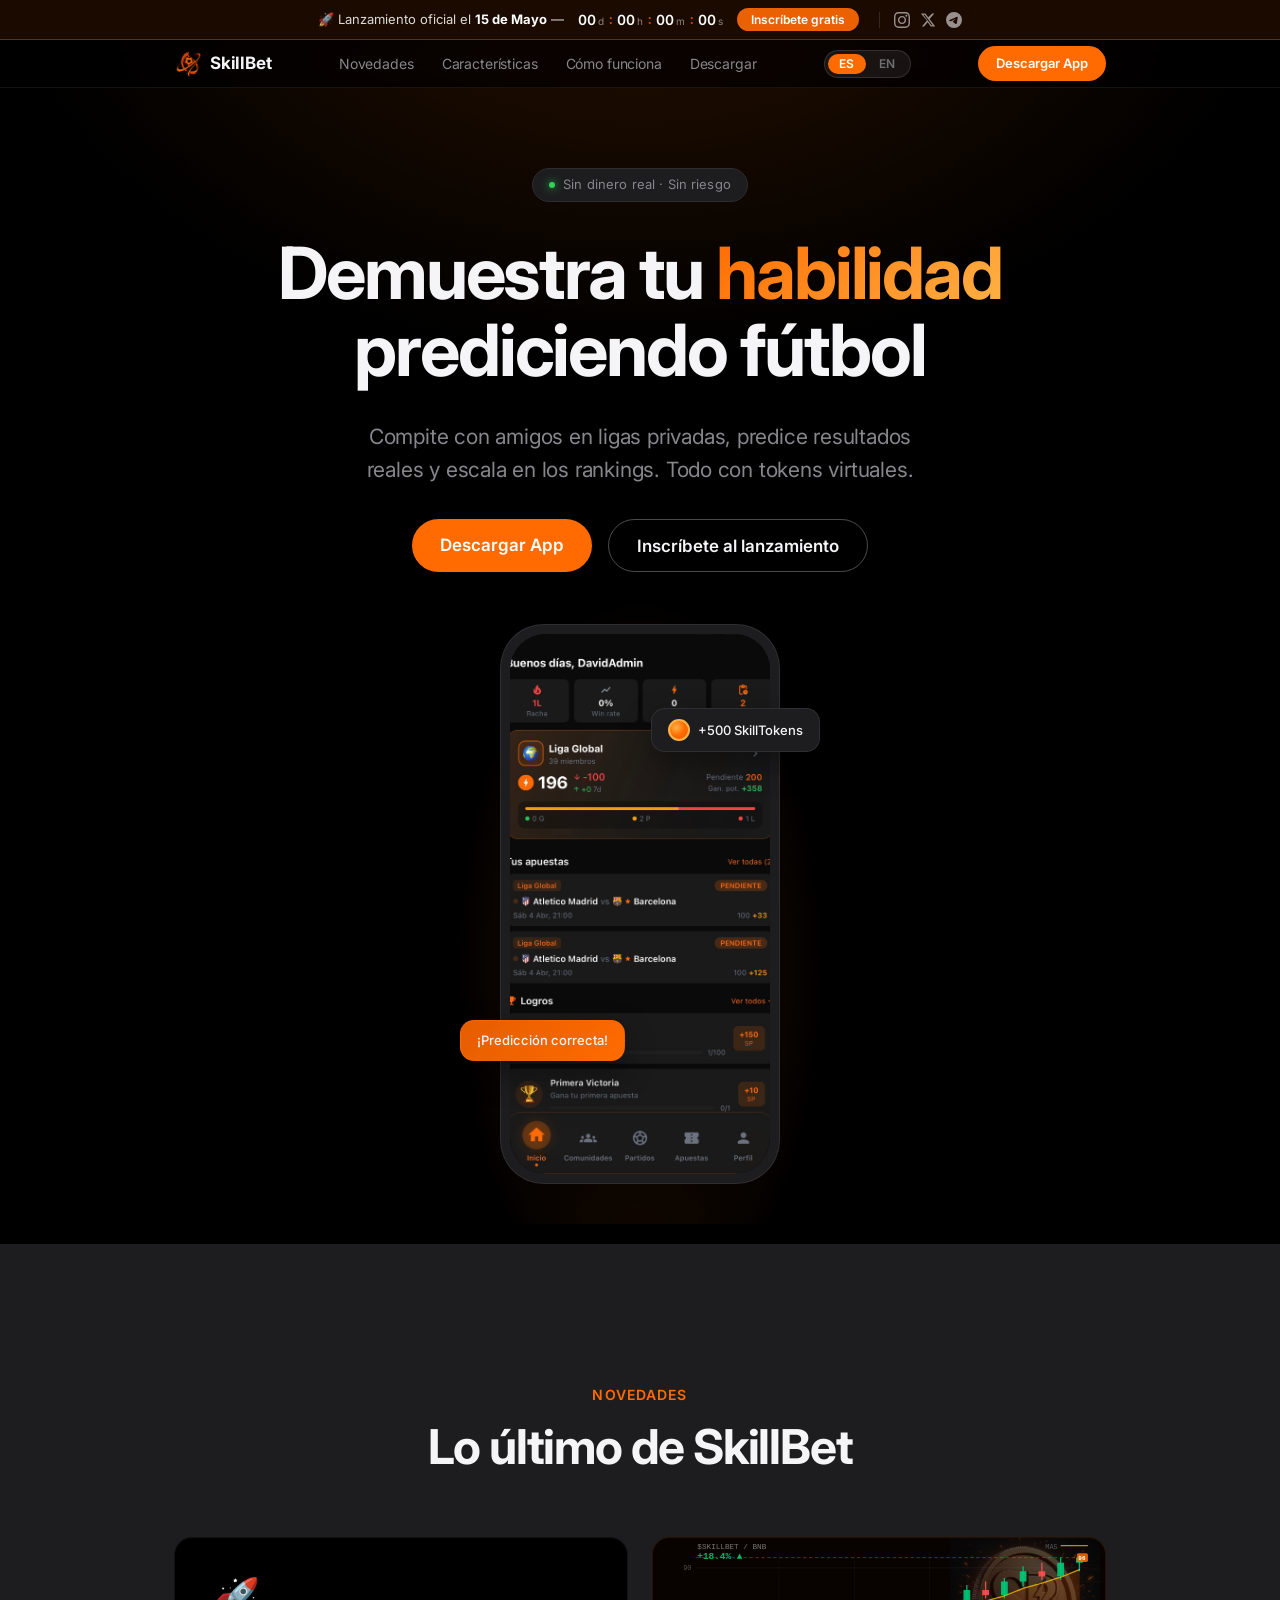
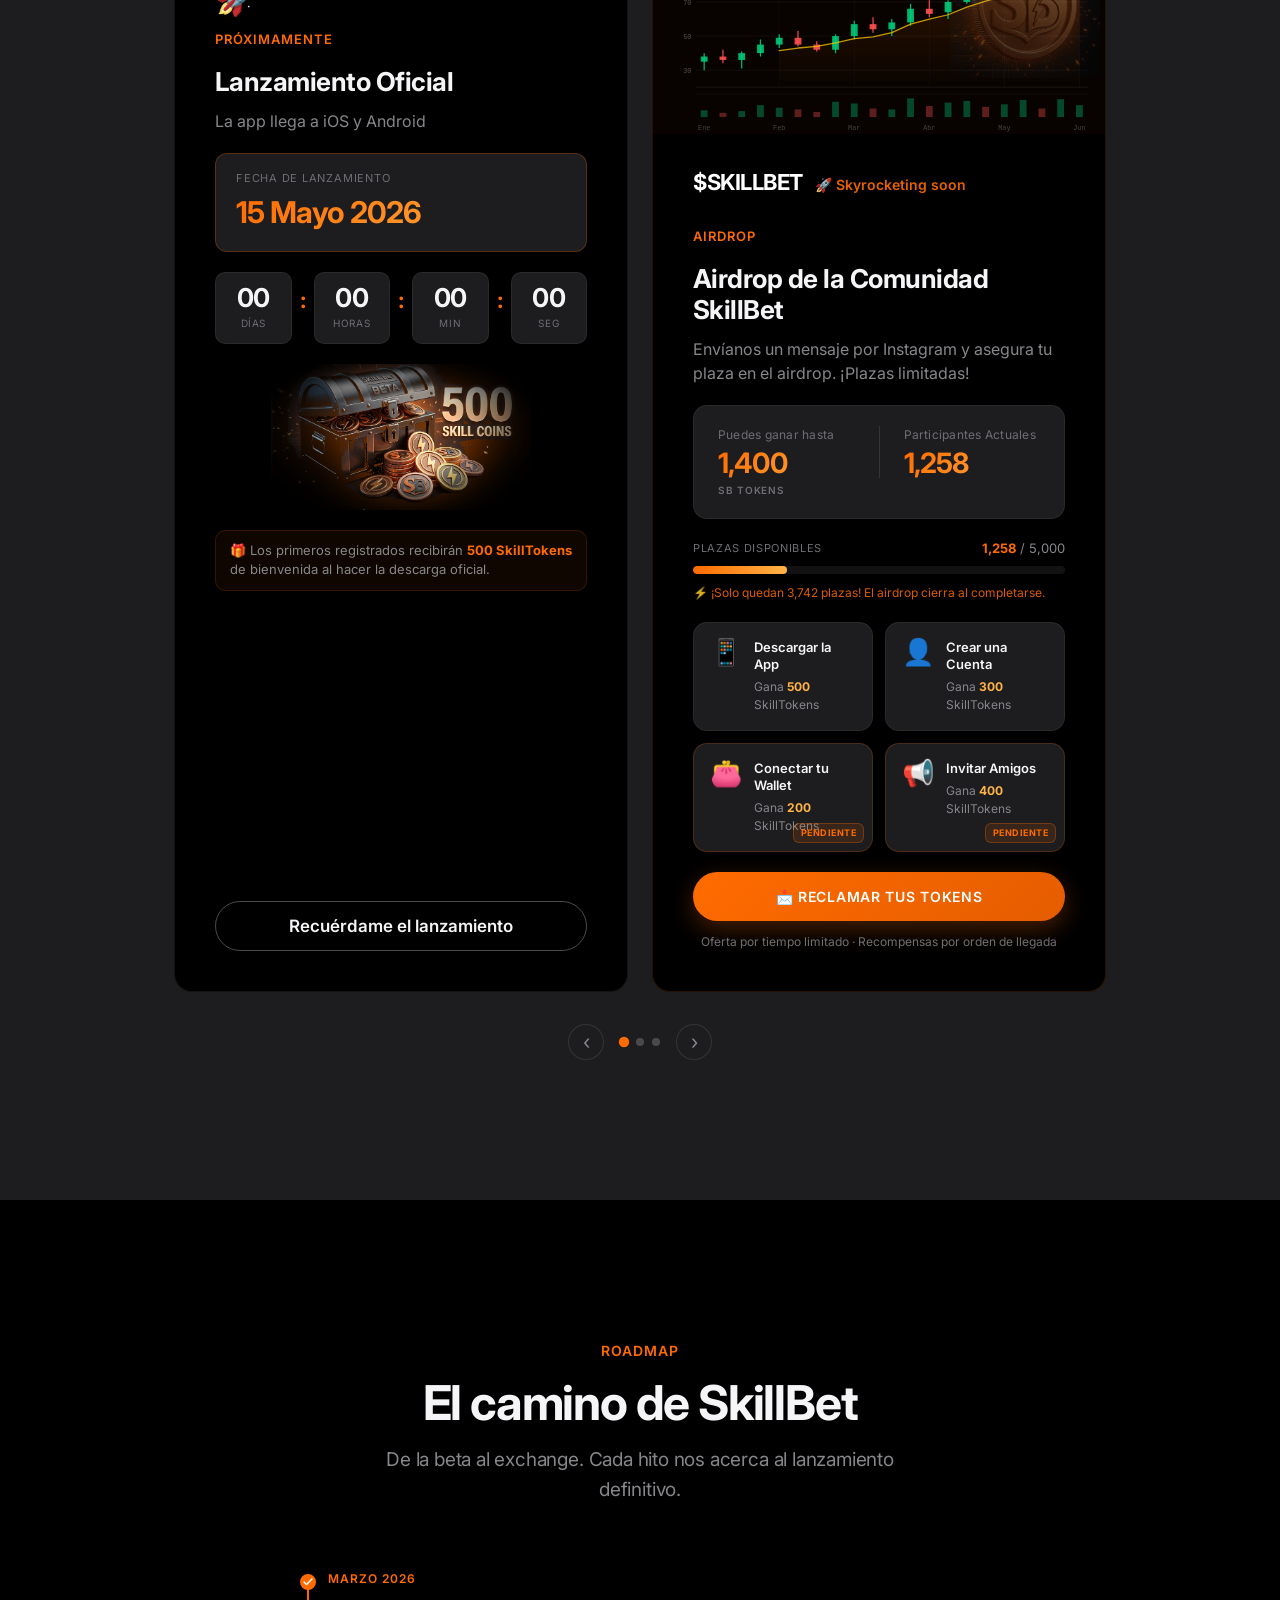
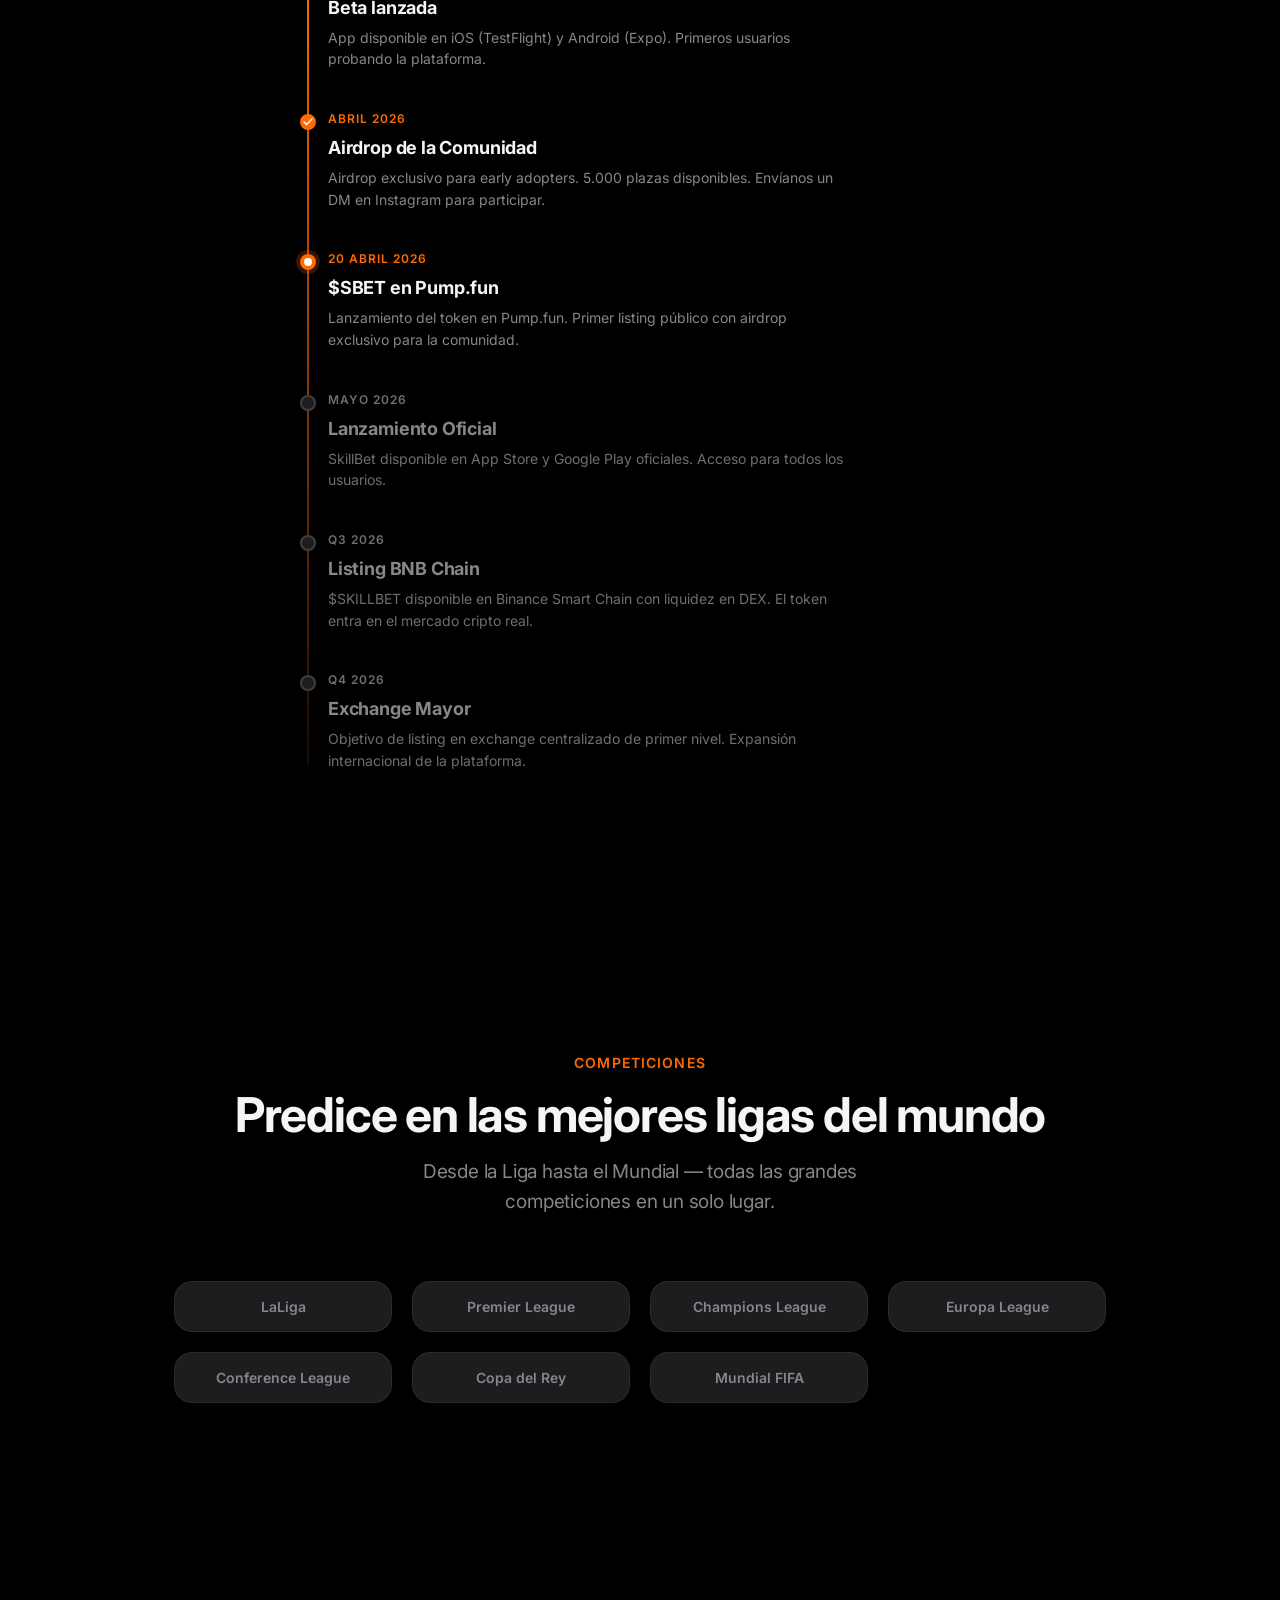
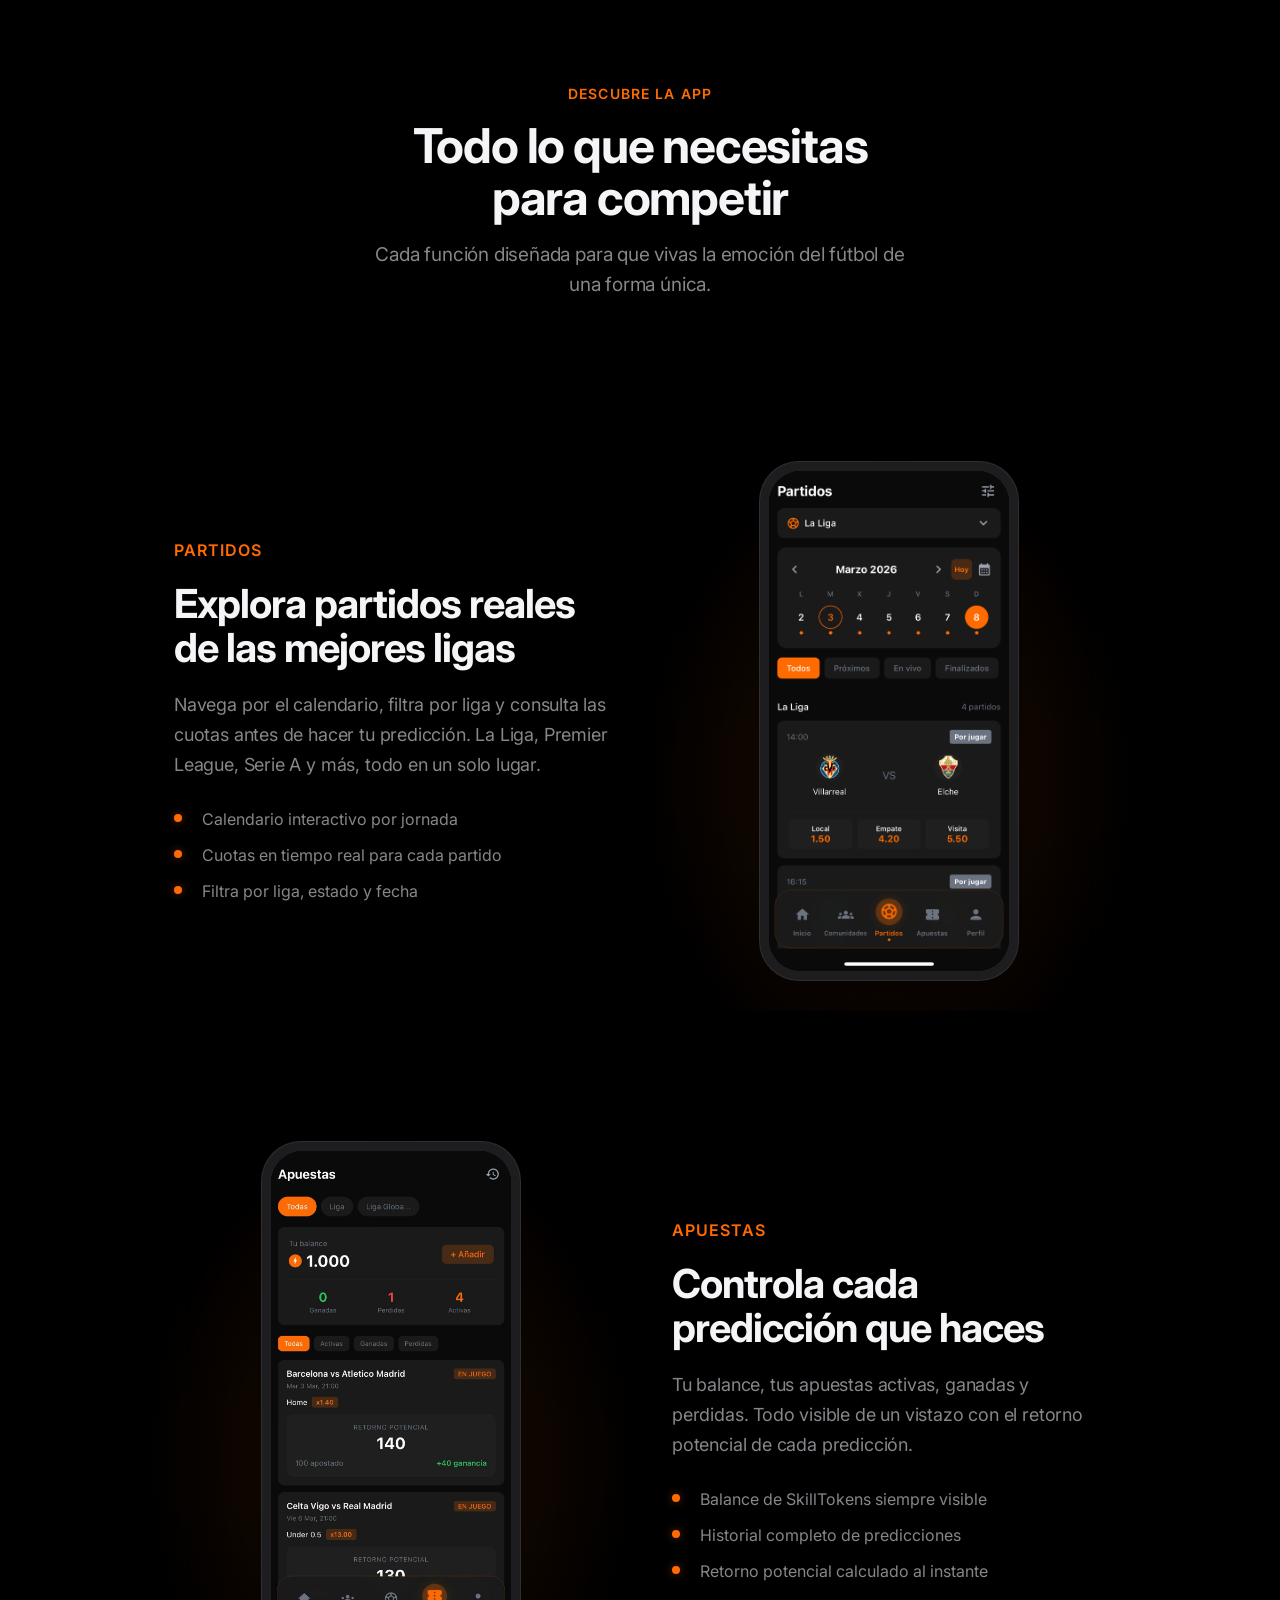
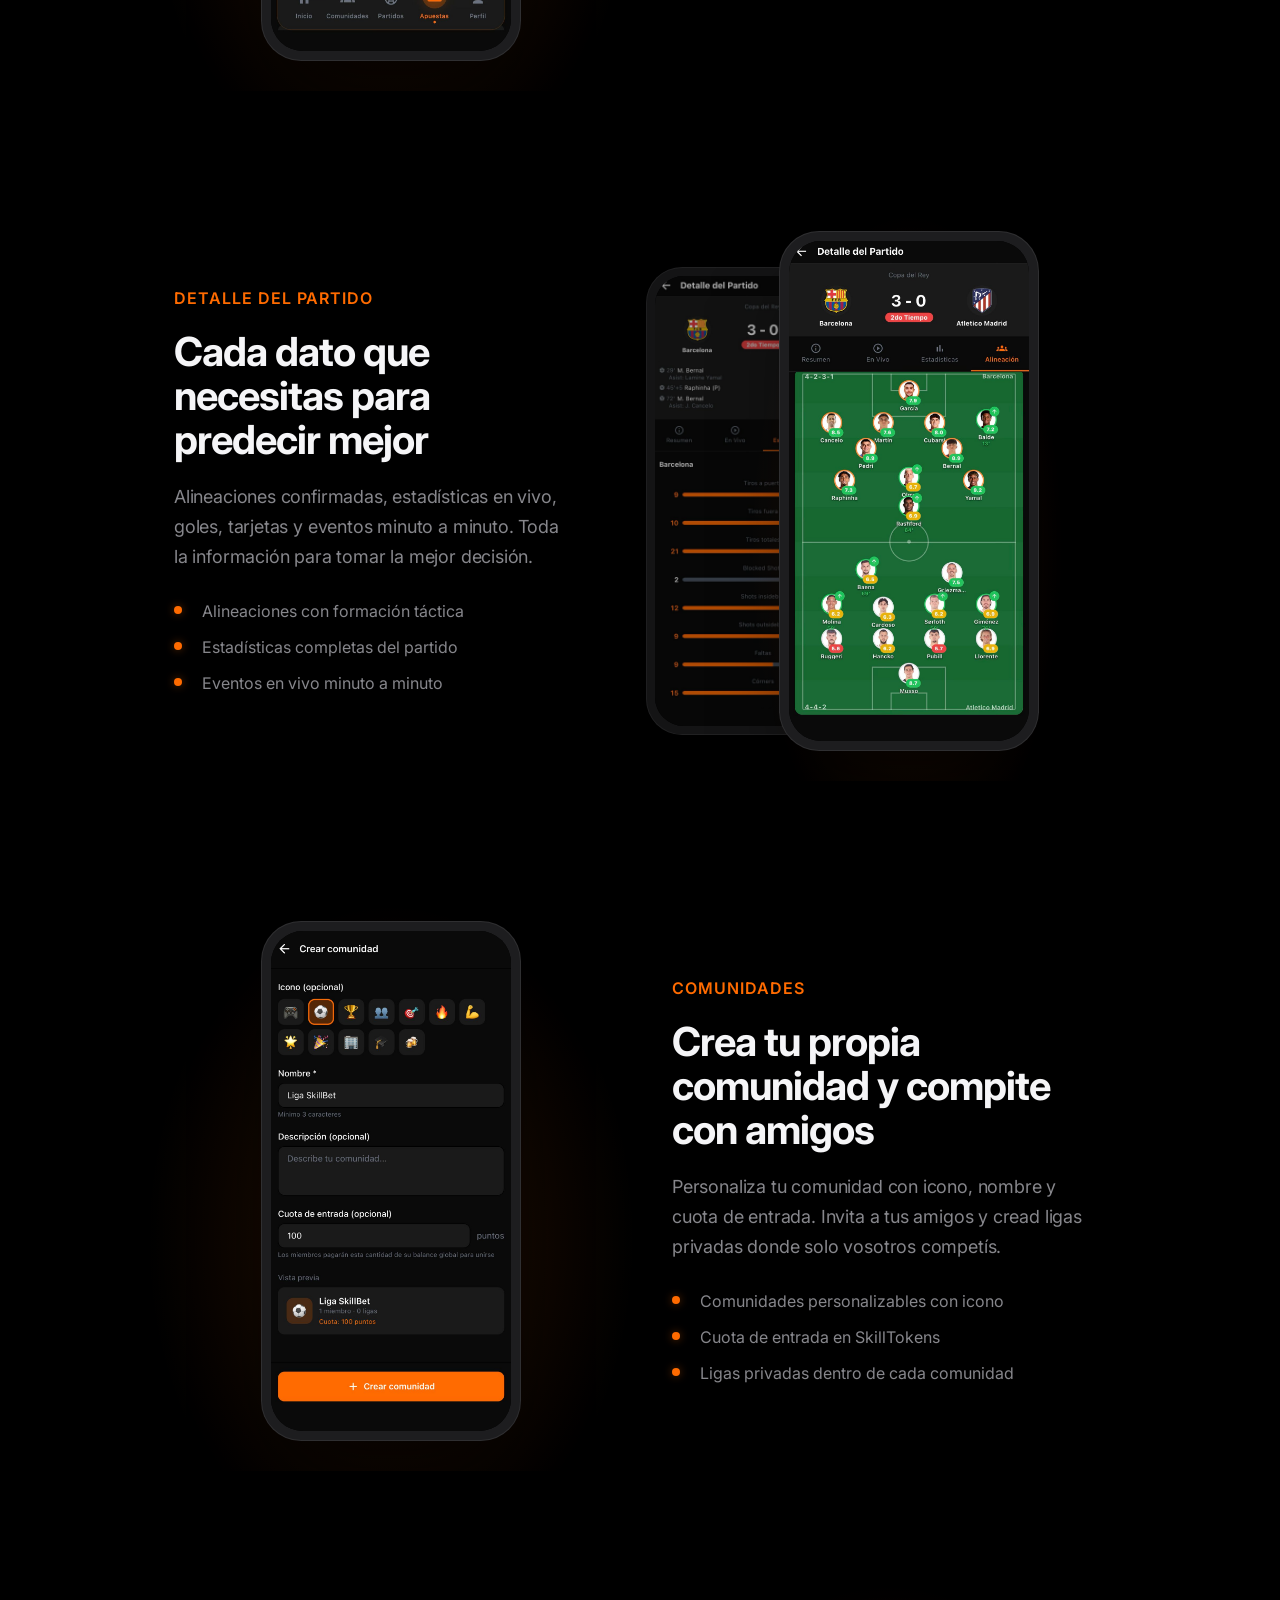
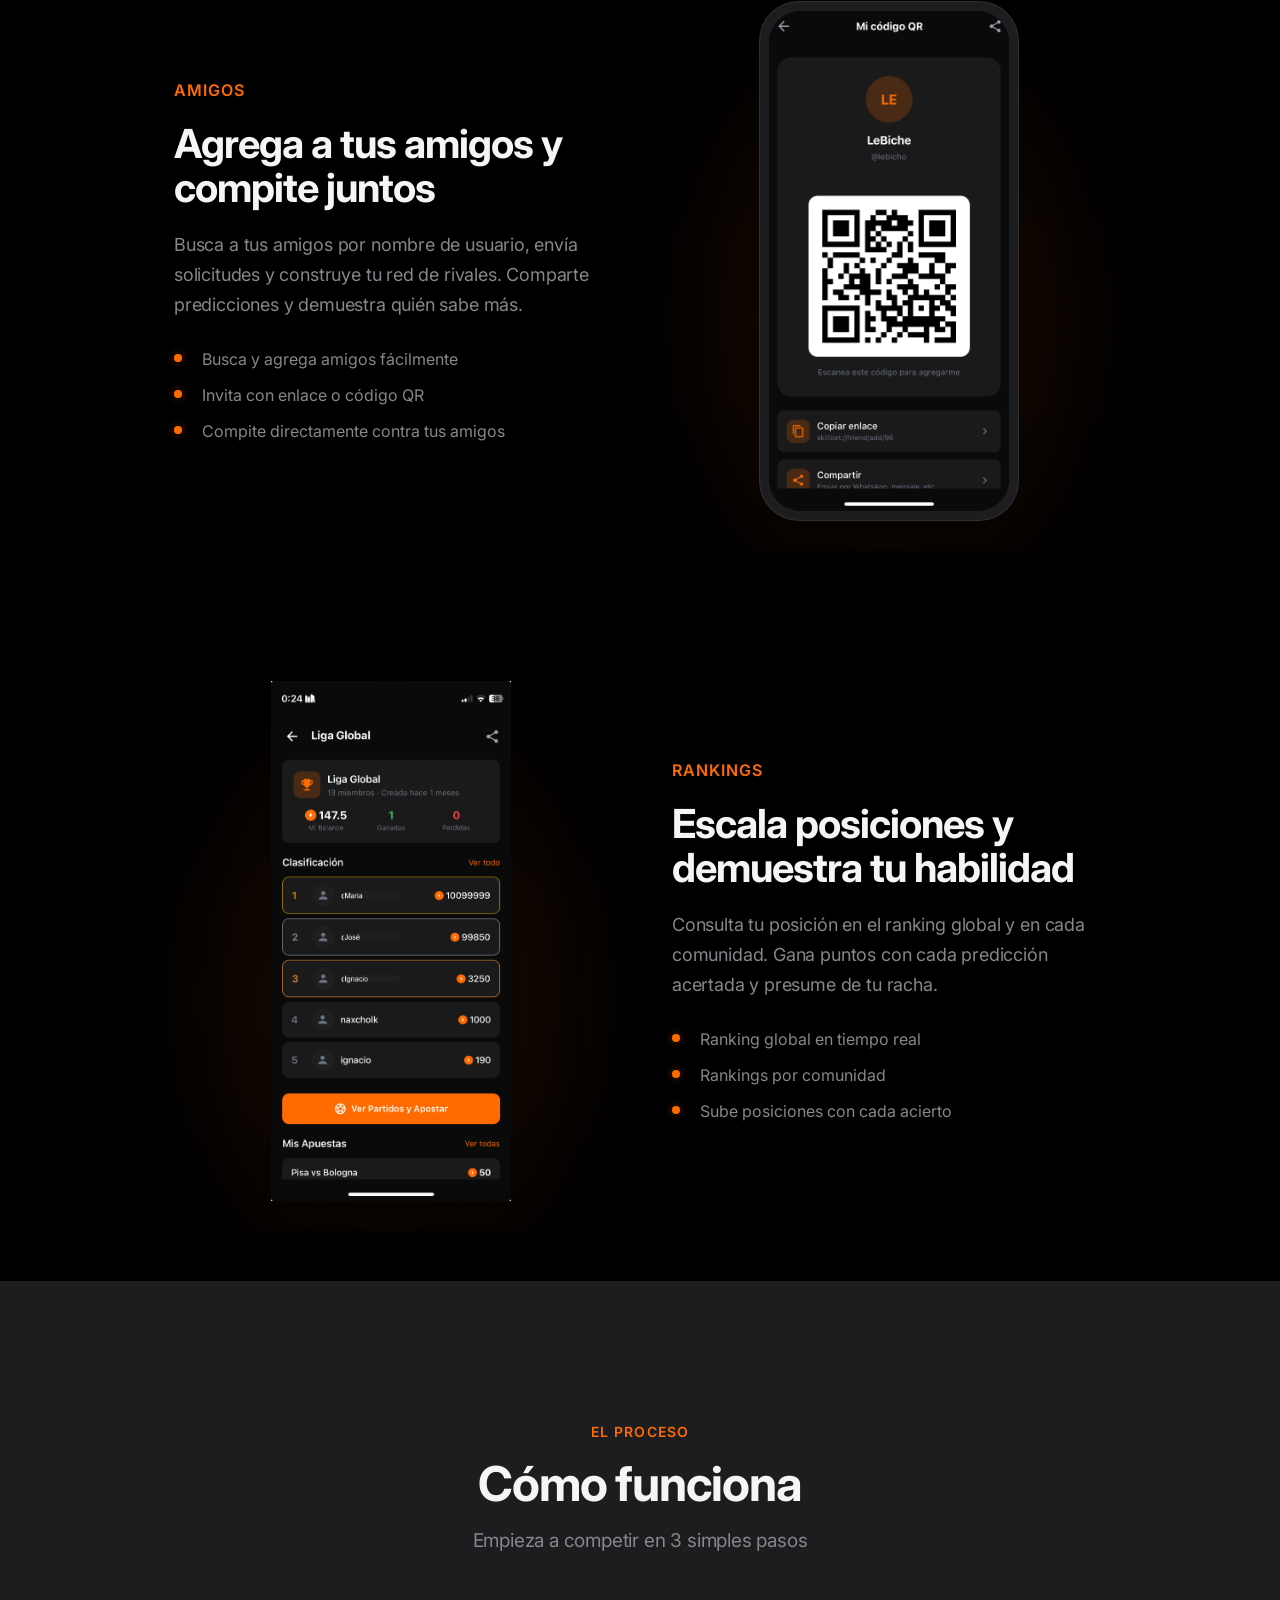
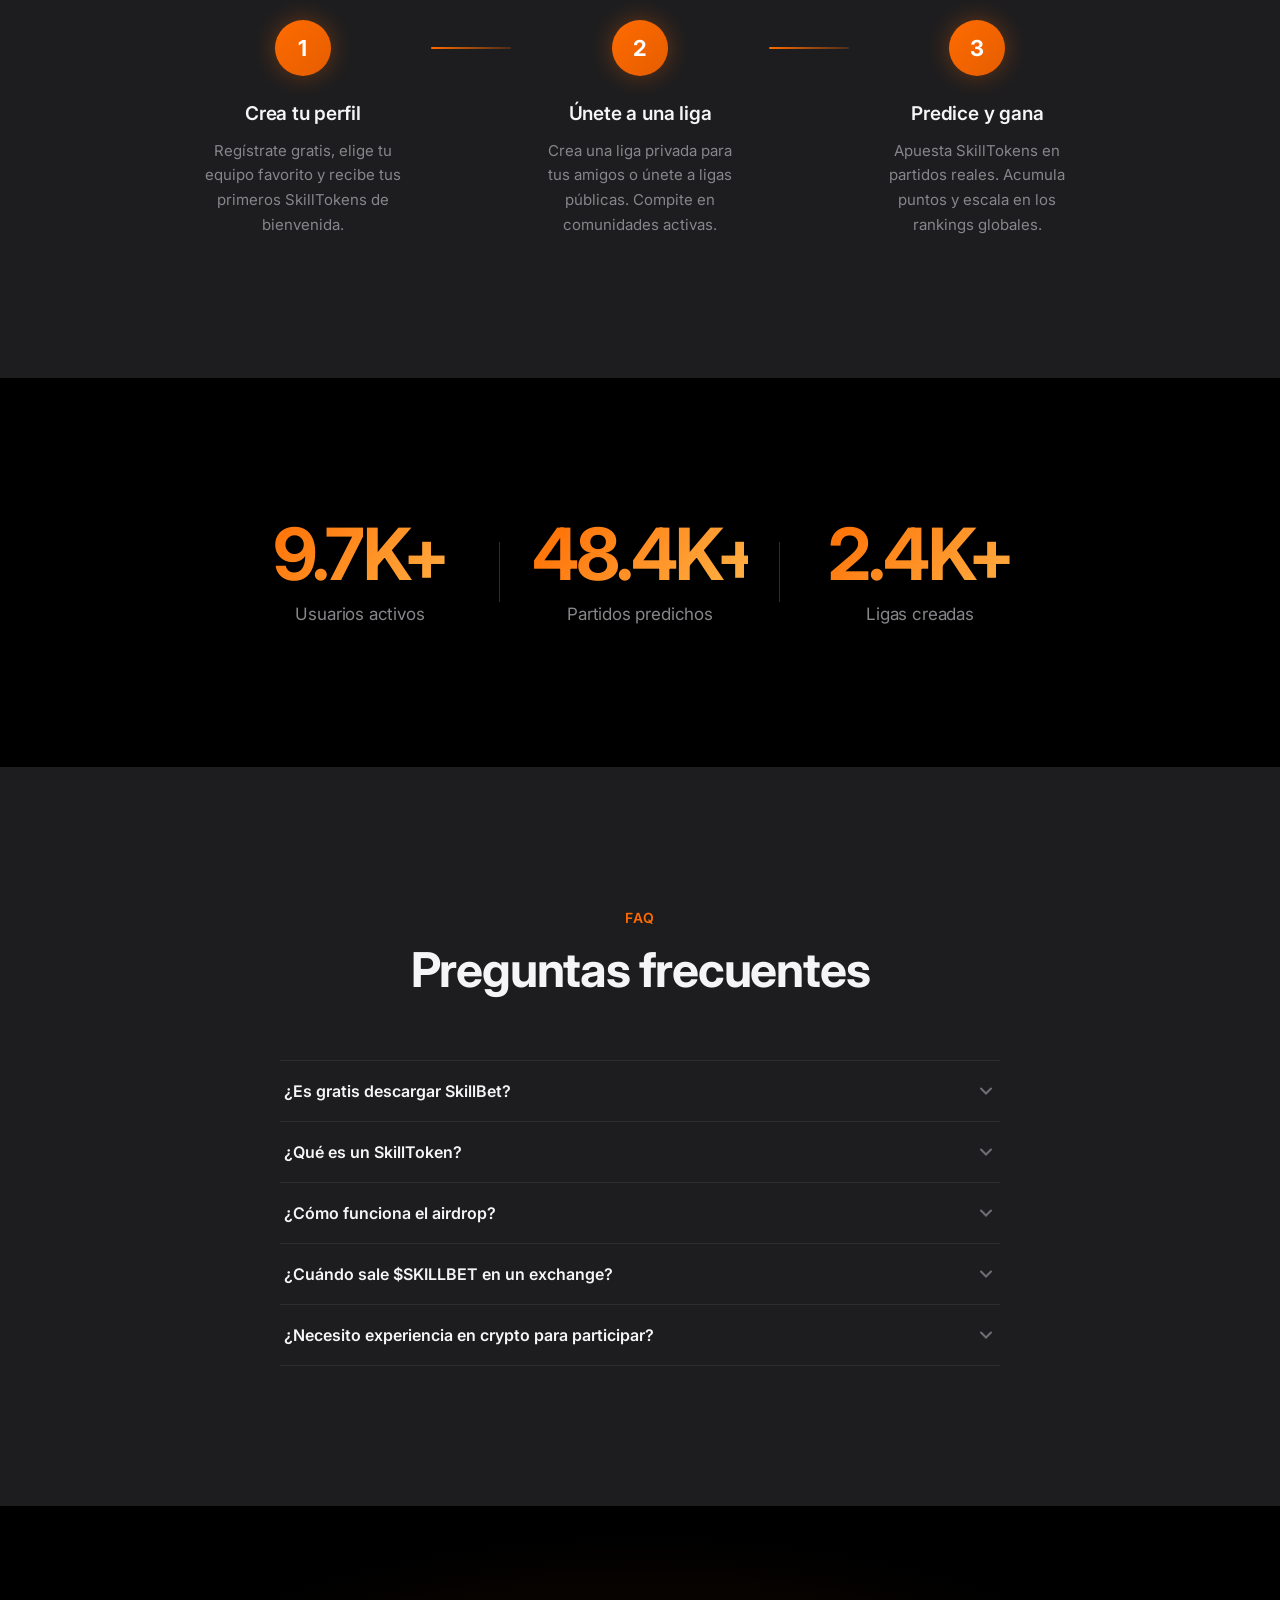
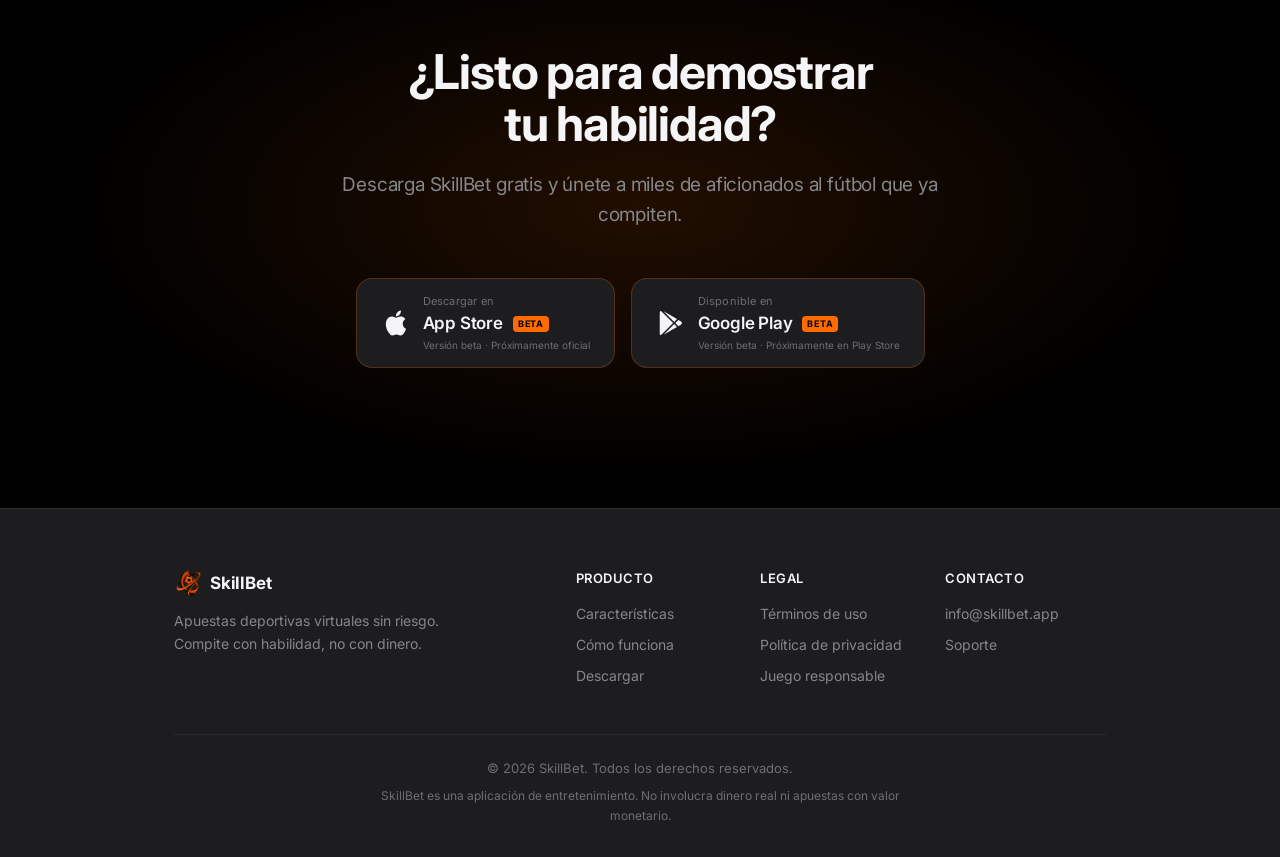
==== index.html @ aaac92bd "feat: add meme coin countdown, update roadmap active states and dates - Add countdown timer to SBET " ====
<!DOCTYPE html>
<html lang="es">
<head>
    <meta charset="UTF-8">
    <meta name="viewport" content="width=device-width, initial-scale=1.0">
    <title>SkillBet — Demuestra tu habilidad prediciendo fútbol</title>
    <meta name="description" content="Compite con amigos en ligas privadas, predice resultados reales y escala en los rankings. Todo con tokens virtuales. Sin dinero real, sin riesgo.">

    <!-- Open Graph / WhatsApp / Facebook -->
    <meta property="og:type"        content="website">
    <meta property="og:url"         content="https://skill-bet.github.io/landing/">
    <meta property="og:title"       content="SkillBet — Demuestra tu habilidad prediciendo fútbol">
    <meta property="og:description" content="Compite con amigos en ligas privadas, gana SkillTokens y participa en el airdrop. Sin dinero real, sin riesgo. Lanzamiento 15 de Mayo 2026.">
    <meta property="og:image"       content="https://skill-bet.github.io/landing/resources/icon.png">
    <meta property="og:locale"      content="es_ES">
    <meta property="og:site_name"   content="SkillBet">

    <!-- Twitter / X Card -->
    <meta name="twitter:card"        content="summary">
    <meta name="twitter:site"        content="@skillbet_es">
    <meta name="twitter:title"       content="SkillBet — Demuestra tu habilidad prediciendo fútbol">
    <meta name="twitter:description" content="Compite con amigos en ligas privadas, gana SkillTokens y participa en el airdrop. Sin dinero real, sin riesgo. Lanzamiento 15 de Mayo 2026.">
    <meta name="twitter:image"       content="https://skill-bet.github.io/landing/resources/icon.png">

    <link rel="preconnect" href="https://fonts.googleapis.com">
    <link rel="preconnect" href="https://fonts.gstatic.com" crossorigin>
    <link href="https://fonts.googleapis.com/css2?family=Inter:wght@400;500;600;700&display=swap" rel="stylesheet">
    <link rel="icon" type="image/png" href="resources/icon.png">
    <link rel="apple-touch-icon" href="resources/icon.png">
    <link rel="stylesheet" href="css/styles.css">
<style>
    .memecoin-countdown .countdown-item {
        background: rgba(0, 200, 120, 0.06);
        border-color: rgba(0, 200, 120, 0.15);
    }
    .memecoin-countdown .countdown-number {
        background: linear-gradient(135deg, #00c878, #00ffaa);
        -webkit-background-clip: text;
        -webkit-text-fill-color: transparent;
        background-clip: text;
    }
    .memecoin-countdown .countdown-sep {
        color: #00c878;
    }
</style>
</head>
<body>

    <!-- ══════════════════════════════════════════════
         Launch announcement bar
    ══════════════════════════════════════════════ -->
    <div class="launch-bar">
        <span class="launch-bar-text" data-i18n="launch_bar_text">🚀 Lanzamiento oficial el <strong>15 de Mayo</strong> —</span>
        <span class="launch-bar-countdown">
            <span class="lb-unit"><span id="lb-days">--</span><em>d</em></span>
            <span class="lb-sep">:</span>
            <span class="lb-unit"><span id="lb-hours">--</span><em>h</em></span>
            <span class="lb-sep">:</span>
            <span class="lb-unit"><span id="lb-minutes">--</span><em>m</em></span>
            <span class="lb-sep">:</span>
            <span class="lb-unit"><span id="lb-seconds">--</span><em>s</em></span>
        </span>
        <button onclick="openReminderModal()" class="launch-bar-cta" data-i18n="launch_bar_cta">Inscríbete gratis</button>
        <div class="launch-bar-socials">
            <!-- Instagram -->
            <a href="https://www.instagram.com/skillbet.es?igsh=ajFnYXJ3cmhlMTc4&utm_source=qr" target="_blank" rel="noopener" class="lb-social" aria-label="Instagram">
                <svg viewBox="0 0 24 24" fill="currentColor" width="16" height="16"><path d="M12 2.163c3.204 0 3.584.012 4.85.07 3.252.148 4.771 1.691 4.919 4.919.058 1.265.069 1.645.069 4.849 0 3.205-.012 3.584-.069 4.849-.149 3.225-1.664 4.771-4.919 4.919-1.266.058-1.644.07-4.85.07-3.204 0-3.584-.012-4.849-.07-3.26-.149-4.771-1.699-4.919-4.92-.058-1.265-.07-1.644-.07-4.849 0-3.204.013-3.583.07-4.849.149-3.227 1.664-4.771 4.919-4.919 1.266-.057 1.645-.069 4.849-.069zm0-2.163c-3.259 0-3.667.014-4.947.072-4.358.2-6.78 2.618-6.98 6.98-.059 1.281-.073 1.689-.073 4.948 0 3.259.014 3.668.072 4.948.2 4.358 2.618 6.78 6.98 6.98 1.281.058 1.689.072 4.948.072 3.259 0 3.668-.014 4.948-.072 4.354-.2 6.782-2.618 6.979-6.98.059-1.28.073-1.689.073-4.948 0-3.259-.014-3.667-.072-4.947-.196-4.354-2.617-6.78-6.979-6.98-1.281-.059-1.69-.073-4.949-.073zm0 5.838c-3.403 0-6.162 2.759-6.162 6.162s2.759 6.163 6.162 6.163 6.162-2.759 6.162-6.163c0-3.403-2.759-6.162-6.162-6.162zm0 10.162c-2.209 0-4-1.79-4-4 0-2.209 1.791-4 4-4s4 1.791 4 4c0 2.21-1.791 4-4 4zm6.406-11.845c-.796 0-1.441.645-1.441 1.44s.645 1.44 1.441 1.44c.795 0 1.439-.645 1.439-1.44s-.644-1.44-1.439-1.44z"/></svg>
            </a>
            <!-- Twitter/X -->
            <a href="https://x.com/skillbet_es?s=11" target="_blank" rel="noopener" class="lb-social" aria-label="Twitter / X">
                <svg viewBox="0 0 24 24" fill="currentColor" width="16" height="16"><path d="M18.244 2.25h3.308l-7.227 8.26 8.502 11.24H16.17l-4.714-6.231-5.401 6.231H2.744l7.736-8.849L1.254 2.25H8.08l4.261 5.636 5.902-5.636zm-1.161 17.52h1.833L7.084 4.126H5.117z"/></svg>
            </a>
            <!-- Telegram -->
            <a href="https://t.me/+-LLYJqbSPq5lNDdk" target="_blank" rel="noopener" class="lb-social" aria-label="Telegram">
                <svg viewBox="0 0 24 24" fill="currentColor" width="16" height="16"><path d="M11.944 0A12 12 0 0 0 0 12a12 12 0 0 0 12 12 12 12 0 0 0 12-12A12 12 0 0 0 12 0a12 12 0 0 0-.056 0zm4.962 7.224c.1-.002.321.023.465.14a.506.506 0 0 1 .171.325c.016.093.036.306.02.472-.18 1.898-.962 6.502-1.36 8.627-.168.9-.499 1.201-.82 1.23-.696.065-1.225-.46-1.9-.902-1.056-.693-1.653-1.124-2.678-1.8-1.185-.78-.417-1.21.258-1.91.177-.184 3.247-2.977 3.307-3.23.007-.032.014-.15-.056-.212s-.174-.041-.249-.024c-.106.024-1.793 1.14-5.061 3.345-.48.33-.913.49-1.302.48-.428-.008-1.252-.241-1.865-.44-.752-.245-1.349-.374-1.297-.789.027-.216.325-.437.893-.663 3.498-1.524 5.83-2.529 6.998-3.014 3.332-1.386 4.025-1.627 4.476-1.635z"/></svg>
            </a>
        </div>
    </div>

    <!-- ══════════════════════════════════════════════
         Navigation
    ══════════════════════════════════════════════ -->
    <nav class="navbar">
        <div class="container nav-container">
            <a href="/" class="logo">
                <img src="resources/icon.png" alt="SkillBet" class="logo-icon">
                <span class="logo-text">SkillBet</span>
            </a>
            <div class="nav-links">
                <a href="#novedades" class="nav-link" data-i18n="nav_novedades">Novedades</a>
                <a href="#features" class="nav-link" data-i18n="nav_features">Características</a>
                <a href="#how-it-works" class="nav-link" data-i18n="nav_how">Cómo funciona</a>
                <a href="#download" class="nav-link" data-i18n="nav_download">Descargar</a>
            </div>
            <!-- Language toggle -->
            <div class="lang-toggle" id="lang-toggle" role="group" aria-label="Language">
                <button class="lang-btn lang-btn-es active" id="lang-btn-es" onclick="setLang('es')" aria-pressed="true">ES</button>
                <button class="lang-btn lang-btn-en" id="lang-btn-en" onclick="setLang('en')" aria-pressed="false">EN</button>
            </div>
            <a href="#download" class="btn btn-primary btn-sm" data-i18n="nav_cta">Descargar App</a>
        </div>
    </nav>

    <!-- ══════════════════════════════════════════════
         Hero
    ══════════════════════════════════════════════ -->
    <section class="hero">
        <div class="hero-inner">

            <div class="hero-badge fade-in" data-i18n="hero_badge">
                <span class="badge-dot"></span>
                Sin dinero real &middot; Sin riesgo
            </div>

            <h1 class="hero-title fade-in" data-i18n="hero_title">
                Demuestra tu <span class="text-gradient">habilidad</span><br>prediciendo fútbol
            </h1>

            <p class="hero-subtitle fade-in" data-i18n="hero_subtitle">
                Compite con amigos en ligas privadas, predice resultados reales y escala en los rankings.
                Todo con tokens virtuales.
            </p>

            <div class="hero-cta fade-in">
                <a href="#download" class="btn btn-primary" data-i18n="hero_cta_download">Descargar App</a>
                <button onclick="openReminderModal()" class="btn btn-outline" data-i18n="hero_cta_remind">Inscríbete al lanzamiento</button>
            </div>

            <!-- Phone mockup -->
            <div class="hero-phone-wrap fade-in">
                <div class="phone-glow"></div>
                <div class="phone-mockup">
                    <div class="phone-screen">
                        <img src="resources/app-screenshot.jpg" alt="Vista previa de la app SkillBet" class="preview-image">
                    </div>
                </div>
                <div class="floating-card floating-card-1">
                    <div class="token-icon"></div>
                    <span>+500 SkillTokens</span>
                </div>
                <div class="floating-card floating-card-2">
                    <span data-i18n="hero_correct_prediction">¡Predicción correcta!</span>
                </div>
            </div>

        </div>
    </section>

    <!-- Social bar móvil -->
    <div class="mobile-social-bar">
        <a href="https://www.instagram.com/skillbet.es?igsh=ajFnYXJ3cmhlMTc4&utm_source=qr" target="_blank" rel="noopener" aria-label="Instagram">
            <svg viewBox="0 0 24 24" fill="currentColor" width="20" height="20"><path d="M12 2.163c3.204 0 3.584.012 4.85.07 3.252.148 4.771 1.691 4.919 4.919.058 1.265.069 1.645.069 4.849 0 3.205-.012 3.584-.069 4.849-.149 3.225-1.664 4.771-4.919 4.919-1.266.058-1.644.07-4.85.07-3.204 0-3.584-.012-4.849-.07-3.26-.149-4.771-1.699-4.919-4.92-.058-1.265-.07-1.644-.07-4.849 0-3.204.013-3.583.07-4.849.149-3.227 1.664-4.771 4.919-4.919 1.266-.057 1.645-.069 4.849-.069zm0-2.163c-3.259 0-3.667.014-4.947.072-4.358.2-6.78 2.618-6.98 6.98-.059 1.281-.073 1.689-.073 4.948 0 3.259.014 3.668.072 4.948.2 4.358 2.618 6.78 6.98 6.98 1.281.058 1.689.072 4.948.072 3.259 0 3.668-.014 4.948-.072 4.354-.2 6.782-2.618 6.979-6.98.059-1.28.073-1.689.073-4.948 0-3.259-.014-3.667-.072-4.947-.196-4.354-2.617-6.78-6.979-6.98-1.281-.059-1.69-.073-4.949-.073zm0 5.838c-3.403 0-6.162 2.759-6.162 6.162s2.759 6.163 6.162 6.163 6.162-2.759 6.162-6.163c0-3.403-2.759-6.162-6.162-6.162zm0 10.162c-2.209 0-4-1.79-4-4 0-2.209 1.791-4 4-4s4 1.791 4 4c0 2.21-1.791 4-4 4zm6.406-11.845c-.796 0-1.441.645-1.441 1.44s.645 1.44 1.441 1.44c.795 0 1.439-.645 1.439-1.44s-.644-1.44-1.439-1.44z"/></svg>
            <span>Instagram</span>
        </a>
        <a href="https://x.com/skillbet_es?s=11" target="_blank" rel="noopener" aria-label="Twitter / X">
            <svg viewBox="0 0 24 24" fill="currentColor" width="20" height="20"><path d="M18.244 2.25h3.308l-7.227 8.26 8.502 11.24H16.17l-4.714-6.231-5.401 6.231H2.744l7.736-8.849L1.254 2.25H8.08l4.261 5.636 5.902-5.636zm-1.161 17.52h1.833L7.084 4.126H5.117z"/></svg>
            <span>X / Twitter</span>
        </a>
        <a href="https://t.me/+-LLYJqbSPq5lNDdk" target="_blank" rel="noopener" aria-label="Telegram">
            <svg viewBox="0 0 24 24" fill="currentColor" width="20" height="20"><path d="M11.944 0A12 12 0 0 0 0 12a12 12 0 0 0 12 12 12 12 0 0 0 12-12A12 12 0 0 0 12 0a12 12 0 0 0-.056 0zm4.962 7.224c.1-.002.321.023.465.14a.506.506 0 0 1 .171.325c.016.093.036.306.02.472-.18 1.898-.962 6.502-1.36 8.627-.168.9-.499 1.201-.82 1.23-.696.065-1.225-.46-1.9-.902-1.056-.693-1.653-1.124-2.678-1.8-1.185-.78-.417-1.21.258-1.91.177-.184 3.247-2.977 3.307-3.23.007-.032.014-.15-.056-.212s-.174-.041-.249-.024c-.106.024-1.793 1.14-5.061 3.345-.48.33-.913.49-1.302.48-.428-.008-1.252-.241-1.865-.44-.752-.245-1.349-.374-1.297-.789.027-.216.325-.437.893-.663 3.498-1.524 5.83-2.529 6.998-3.014 3.332-1.386 4.025-1.627 4.476-1.635z"/></svg>
            <span>Telegram</span>
        </a>
    </div>

    <!-- ══════════════════════════════════════════════
         Novedades (Tablón de Anuncios)
    ══════════════════════════════════════════════ -->
    <section id="novedades" class="novedades">
        <div class="container">
            <div class="section-header">
                <p class="section-eyebrow fade-in" data-i18n="novedades_eyebrow">Novedades</p>
                <h2 class="section-title fade-in" data-i18n="novedades_title">Lo último de SkillBet</h2>
            </div>

            <div class="novedades-carousel">
            <div class="novedades-grid" id="novedades-track">

                <!-- Lanzamiento -->
                <div class="novedad-card fade-in">
                    <div class="novedad-card-icon">🚀</div>
                    <p class="novedad-eyebrow" data-i18n="launch_eyebrow">Próximamente</p>
                    <h3 class="novedad-title" data-i18n="launch_title">Lanzamiento Oficial</h3>
                    <p class="novedad-subtitle" data-i18n="launch_subtitle">La app llega a iOS y Android</p>
                    <div class="launch-date-box">
                        <span class="launch-date-label" data-i18n="launch_date_label">Fecha de lanzamiento</span>
                        <span class="launch-date-value" data-i18n="launch_date_value">15 Mayo 2026</span>
                    </div>
                    <div class="launch-countdown">
                        <div class="countdown-item">
                            <span class="countdown-number" id="cd-days">--</span>
                            <span class="countdown-label" data-i18n="countdown_days">Días</span>
                        </div>
                        <div class="countdown-sep">:</div>
                        <div class="countdown-item">
                            <span class="countdown-number" id="cd-hours">--</span>
                            <span class="countdown-label" data-i18n="countdown_hours">Horas</span>
                        </div>
                        <div class="countdown-sep">:</div>
                        <div class="countdown-item">
                            <span class="countdown-number" id="cd-minutes">--</span>
                            <span class="countdown-label" data-i18n="countdown_minutes">Min</span>
                        </div>
                        <div class="countdown-sep">:</div>
                        <div class="countdown-item">
                            <span class="countdown-number" id="cd-seconds">--</span>
                            <span class="countdown-label" data-i18n="countdown_seconds">Seg</span>
                        </div>
                    </div>
                    <img class="launch-coins-img" src="resources/coins.png" alt="SkillBet Coins">
                    <p class="launch-bonus-text" data-i18n="launch_bonus_text">🎁 Los primeros registrados recibirán <strong>500 SkillTokens</strong> de bienvenida al hacer la descarga oficial.</p>
                    <button onclick="openReminderModal()" class="btn btn-outline" data-i18n="launch_remind_btn">Recuérdame el lanzamiento</button>
                </div>

                <!-- Airdrop -->
                <div class="novedad-card novedad-airdrop fade-in">
                    <!-- Candlestick chart -->
                    <div class="airdrop-chart-wrap">
                        <img src="resources/skilltoken.png" class="airdrop-chart-coin" alt="">
                        <svg class="airdrop-chart-svg" viewBox="0 0 530 230" xmlns="http://www.w3.org/2000/svg" aria-hidden="true">
                            <defs>
                                <linearGradient id="acFill" x1="0" y1="0" x2="0" y2="1">
                                    <stop offset="0%" stop-color="rgba(255,107,0,0.18)"/>
                                    <stop offset="100%" stop-color="rgba(255,107,0,0)"/>
                                </linearGradient>
                            </defs>
                            <!-- Ticker label -->
                            <text x="52" y="13" font-size="9" fill="rgba(255,255,255,0.45)" font-family="monospace">$SKILLBET / BNB</text>
                            <text x="52" y="25" font-size="11" fill="rgba(0,200,120,0.9)" font-family="monospace" font-weight="bold">+18.4%  ▲</text>
                            <text x="460" y="13" font-size="8" fill="rgba(255,255,255,0.3)" font-family="monospace">MA5</text>
                            <line x1="478" y1="9" x2="510" y2="9" stroke="rgba(255,200,0,0.7)" stroke-width="1.5"/>
                            <!-- Horizontal grid -->
                            <line x1="50" y1="35" x2="510" y2="35" stroke="rgba(255,255,255,0.05)" stroke-width="1"/>
                            <line x1="50" y1="75" x2="510" y2="75" stroke="rgba(255,255,255,0.05)" stroke-width="1"/>
                            <line x1="50" y1="115" x2="510" y2="115" stroke="rgba(255,255,255,0.05)" stroke-width="1"/>
                            <line x1="50" y1="155" x2="510" y2="155" stroke="rgba(255,255,255,0.05)" stroke-width="1"/>
                            <line x1="50" y1="175" x2="510" y2="175" stroke="rgba(255,255,255,0.08)" stroke-width="1"/>
                            <!-- Vertical grid -->
                            <line x1="148" y1="15" x2="148" y2="175" stroke="rgba(255,255,255,0.04)" stroke-width="1"/>
                            <line x1="236" y1="15" x2="236" y2="175" stroke="rgba(255,255,255,0.04)" stroke-width="1"/>
                            <line x1="324" y1="15" x2="324" y2="175" stroke="rgba(255,255,255,0.04)" stroke-width="1"/>
                            <line x1="412" y1="15" x2="412" y2="175" stroke="rgba(255,255,255,0.04)" stroke-width="1"/>
                            <line x1="500" y1="15" x2="500" y2="175" stroke="rgba(255,255,255,0.04)" stroke-width="1"/>
                            <!-- Y-axis labels -->
                            <text x="45" y="38" text-anchor="end" font-size="8" fill="rgba(255,255,255,0.3)" font-family="monospace">90</text>
                            <text x="45" y="78" text-anchor="end" font-size="8" fill="rgba(255,255,255,0.3)" font-family="monospace">70</text>
                            <text x="45" y="118" text-anchor="end" font-size="8" fill="rgba(255,255,255,0.3)" font-family="monospace">50</text>
                            <text x="45" y="158" text-anchor="end" font-size="8" fill="rgba(255,255,255,0.3)" font-family="monospace">30</text>
                            <!-- X-axis labels -->
                            <text x="60"  y="225" text-anchor="middle" font-size="8" fill="rgba(255,255,255,0.25)" font-family="monospace">Ene</text>
                            <text x="148" y="225" text-anchor="middle" font-size="8" fill="rgba(255,255,255,0.25)" font-family="monospace">Feb</text>
                            <text x="236" y="225" text-anchor="middle" font-size="8" fill="rgba(255,255,255,0.25)" font-family="monospace">Mar</text>
                            <text x="324" y="225" text-anchor="middle" font-size="8" fill="rgba(255,255,255,0.25)" font-family="monospace">Abr</text>
                            <text x="412" y="225" text-anchor="middle" font-size="8" fill="rgba(255,255,255,0.25)" font-family="monospace">May</text>
                            <text x="500" y="225" text-anchor="middle" font-size="8" fill="rgba(255,255,255,0.25)" font-family="monospace">Jun</text>
                            <!-- Area fill under MA line -->
                            <polygon points="148,132 170,129 192,127 214,123 236,118 258,116 280,111 302,101 324,95 346,90 368,81 390,74 412,68 434,59 456,53 478,46 500,37 500,175 148,175" fill="url(#acFill)"/>
                            <!-- Volume divider -->
                            <line x1="50" y1="183" x2="510" y2="183" stroke="rgba(255,255,255,0.05)" stroke-width="1"/>
                            <!-- Volume bars -->
                            <rect x="56"  y="202" width="8" height="8"  fill="rgba(0,200,120,0.35)"/>
                            <rect x="78"  y="205" width="8" height="5"  fill="rgba(255,80,80,0.35)"/>
                            <rect x="100" y="203" width="8" height="7"  fill="rgba(0,200,120,0.35)"/>
                            <rect x="122" y="196" width="8" height="14" fill="rgba(0,200,120,0.35)"/>
                            <rect x="144" y="199" width="8" height="11" fill="rgba(0,200,120,0.35)"/>
                            <rect x="166" y="201" width="8" height="9"  fill="rgba(255,80,80,0.35)"/>
                            <rect x="188" y="204" width="8" height="6"  fill="rgba(255,80,80,0.35)"/>
                            <rect x="210" y="192" width="8" height="18" fill="rgba(0,200,120,0.35)"/>
                            <rect x="232" y="194" width="8" height="16" fill="rgba(0,200,120,0.35)"/>
                            <rect x="254" y="200" width="8" height="10" fill="rgba(255,80,80,0.35)"/>
                            <rect x="276" y="201" width="8" height="9"  fill="rgba(0,200,120,0.35)"/>
                            <rect x="298" y="188" width="8" height="22" fill="rgba(0,200,120,0.35)"/>
                            <rect x="320" y="197" width="8" height="13" fill="rgba(255,80,80,0.35)"/>
                            <rect x="342" y="193" width="8" height="17" fill="rgba(0,200,120,0.35)"/>
                            <rect x="364" y="191" width="8" height="19" fill="rgba(0,200,120,0.35)"/>
                            <rect x="386" y="198" width="8" height="12" fill="rgba(255,80,80,0.35)"/>
                            <rect x="408" y="195" width="8" height="15" fill="rgba(0,200,120,0.35)"/>
                            <rect x="430" y="190" width="8" height="20" fill="rgba(0,200,120,0.35)"/>
                            <rect x="452" y="200" width="8" height="10" fill="rgba(255,80,80,0.35)"/>
                            <rect x="474" y="189" width="8" height="21" fill="rgba(0,200,120,0.35)"/>
                            <rect x="496" y="196" width="8" height="14" fill="rgba(0,200,120,0.35)"/>
                            <!-- Candlestick wicks + bodies -->
                            <line x1="60"  y1="135" x2="60"  y2="155" stroke="rgba(0,200,120,0.9)"  stroke-width="1.5"/> <rect x="56"  y="139" width="8" height="6"  fill="rgba(0,200,120,0.9)"/>
                            <line x1="82"  y1="131" x2="82"  y2="147" stroke="rgba(255,80,80,0.9)"  stroke-width="1.5"/> <rect x="78"  y="139" width="8" height="4"  fill="rgba(255,80,80,0.9)"/>
                            <line x1="104" y1="133" x2="104" y2="153" stroke="rgba(0,200,120,0.9)"  stroke-width="1.5"/> <rect x="100" y="135" width="8" height="8"  fill="rgba(0,200,120,0.9)"/>
                            <line x1="126" y1="119" x2="126" y2="139" stroke="rgba(0,200,120,0.9)"  stroke-width="1.5"/> <rect x="122" y="125" width="8" height="10" fill="rgba(0,200,120,0.9)"/>
                            <line x1="148" y1="113" x2="148" y2="129" stroke="rgba(0,200,120,0.9)"  stroke-width="1.5"/> <rect x="144" y="117" width="8" height="8"  fill="rgba(0,200,120,0.9)"/>
                            <line x1="170" y1="109" x2="170" y2="127" stroke="rgba(255,80,80,0.9)"  stroke-width="1.5"/> <rect x="166" y="117" width="8" height="8"  fill="rgba(255,80,80,0.9)"/>
                            <line x1="192" y1="121" x2="192" y2="133" stroke="rgba(255,80,80,0.9)"  stroke-width="1.5"/> <rect x="188" y="125" width="8" height="6"  fill="rgba(255,80,80,0.9)"/>
                            <line x1="214" y1="113" x2="214" y2="135" stroke="rgba(0,200,120,0.9)"  stroke-width="1.5"/> <rect x="210" y="115" width="8" height="16" fill="rgba(0,200,120,0.9)"/>
                            <line x1="236" y1="97"  x2="236" y2="119" stroke="rgba(0,200,120,0.9)"  stroke-width="1.5"/> <rect x="232" y="101" width="8" height="14" fill="rgba(0,200,120,0.9)"/>
                            <line x1="258" y1="93"  x2="258" y2="111" stroke="rgba(255,80,80,0.9)"  stroke-width="1.5"/> <rect x="254" y="101" width="8" height="6"  fill="rgba(255,80,80,0.9)"/>
                            <line x1="280" y1="95"  x2="280" y2="115" stroke="rgba(0,200,120,0.9)"  stroke-width="1.5"/> <rect x="276" y="99"  width="8" height="8"  fill="rgba(0,200,120,0.9)"/>
                            <line x1="302" y1="77"  x2="302" y2="103" stroke="rgba(0,200,120,0.9)"  stroke-width="1.5"/> <rect x="298" y="83"  width="8" height="16" fill="rgba(0,200,120,0.9)"/>
                            <line x1="324" y1="73"  x2="324" y2="93"  stroke="rgba(255,80,80,0.9)"  stroke-width="1.5"/> <rect x="320" y="83"  width="8" height="6"  fill="rgba(255,80,80,0.9)"/>
                            <line x1="346" y1="73"  x2="346" y2="95"  stroke="rgba(0,200,120,0.9)"  stroke-width="1.5"/> <rect x="342" y="75"  width="8" height="12" fill="rgba(0,200,120,0.9)"/>
                            <line x1="368" y1="55"  x2="368" y2="77"  stroke="rgba(0,200,120,0.9)"  stroke-width="1.5"/> <rect x="364" y="61"  width="8" height="14" fill="rgba(0,200,120,0.9)"/>
                            <line x1="390" y1="51"  x2="390" y2="71"  stroke="rgba(255,80,80,0.9)"  stroke-width="1.5"/> <rect x="386" y="61"  width="8" height="6"  fill="rgba(255,80,80,0.9)"/>
                            <line x1="412" y1="47"  x2="412" y2="71"  stroke="rgba(0,200,120,0.9)"  stroke-width="1.5"/> <rect x="408" y="51"  width="8" height="16" fill="rgba(0,200,120,0.9)"/>
                            <line x1="434" y1="33"  x2="434" y2="57"  stroke="rgba(0,200,120,0.9)"  stroke-width="1.5"/> <rect x="430" y="39"  width="8" height="12" fill="rgba(0,200,120,0.9)"/>
                            <line x1="456" y1="29"  x2="456" y2="49"  stroke="rgba(255,80,80,0.9)"  stroke-width="1.5"/> <rect x="452" y="39"  width="8" height="6"  fill="rgba(255,80,80,0.9)"/>
                            <line x1="478" y1="23"  x2="478" y2="49"  stroke="rgba(0,200,120,0.9)"  stroke-width="1.5"/> <rect x="474" y="29"  width="8" height="16" fill="rgba(0,200,120,0.9)"/>
                            <line x1="500" y1="19"  x2="500" y2="39"  stroke="rgba(0,200,120,0.9)"  stroke-width="1.5"/> <rect x="496" y="23"  width="8" height="6"  fill="rgba(0,200,120,0.9)"/>
                            <!-- MA5 line -->
                            <polyline points="148,132 170,129 192,127 214,123 236,118 258,116 280,111 302,101 324,95 346,90 368,81 390,74 412,68 434,59 456,53 478,46 500,37"
                                fill="none" stroke="rgba(255,200,0,0.75)" stroke-width="1.5" stroke-linejoin="round" stroke-linecap="round"/>
                            <!-- Current price dashed line -->
                            <line x1="50" y1="23" x2="496" y2="23" stroke="rgba(255,107,0,0.45)" stroke-width="1" stroke-dasharray="4,3"/>
                            <rect x="497" y="18" width="13" height="10" rx="2" fill="rgba(255,107,0,0.85)"/>
                            <text x="503" y="26" text-anchor="middle" font-size="7" fill="white" font-family="monospace" font-weight="bold">96</text>
                        </svg>
                    </div>
                    <div class="airdrop-chart-label">
                        <span class="airdrop-chart-ticker">$SKILLBET</span>
                        <span class="airdrop-chart-slogan" data-i18n="airdrop_chart_slogan">🚀 Skyrocketing soon</span>
                    </div>
                    <p class="novedad-eyebrow">Airdrop</p>
                    <h3 class="novedad-title" data-i18n="airdrop_title">Airdrop de la Comunidad SkillBet</h3>
                    <p class="novedad-subtitle" data-i18n="airdrop_subtitle">Envíanos un mensaje por Instagram y asegura tu plaza en el airdrop. ¡Plazas limitadas!</p>

                    <div class="airdrop-stats">
                        <div class="airdrop-stat">
                            <span class="airdrop-stat-label" data-i18n="airdrop_earn_label">Puedes ganar hasta</span>
                            <span class="airdrop-stat-number">1,400</span>
                            <span class="airdrop-stat-unit">SB TOKENS</span>
                        </div>
                        <div class="airdrop-stat-divider"></div>
                        <div class="airdrop-stat">
                            <span class="airdrop-stat-label" data-i18n="airdrop_participants_label">Participantes Actuales</span>
                            <span class="airdrop-stat-number">1,258</span>
                        </div>
                    </div>

                    <!-- Spots progress bar -->
                    <div class="airdrop-spots">
                        <div class="airdrop-spots-header">
                            <span class="airdrop-spots-label" data-i18n="airdrop_spots_label">Plazas disponibles</span>
                            <span class="airdrop-spots-count"><strong>1,258</strong> / 5,000</span>
                        </div>
                        <div class="airdrop-progress-track">
                            <div class="airdrop-progress-fill" style="width: 25.16%"></div>
                        </div>
                        <p class="airdrop-spots-urgency" data-i18n="airdrop_spots_urgency">⚡ ¡Solo quedan 3,742 plazas! El airdrop cierra al completarse.</p>
                    </div>

                    <div class="airdrop-tasks">
                        <div class="airdrop-task">
                            <div class="airdrop-task-icon">📱</div>
                            <div class="airdrop-task-info">
                                <span class="airdrop-task-name" data-i18n="airdrop_task_download">Descargar la App</span>
                                <span class="airdrop-task-reward" data-i18n="airdrop_task_download_reward">Gana <strong>500</strong> SkillTokens</span>
                            </div>
                        </div>
                        <div class="airdrop-task">
                            <div class="airdrop-task-icon">👤</div>
                            <div class="airdrop-task-info">
                                <span class="airdrop-task-name" data-i18n="airdrop_task_account">Crear una Cuenta</span>
                                <span class="airdrop-task-reward" data-i18n="airdrop_task_account_reward">Gana <strong>300</strong> SkillTokens</span>
                            </div>
                        </div>
                        <div class="airdrop-task airdrop-task-pending">
                            <div class="airdrop-task-icon">👛</div>
                            <div class="airdrop-task-info">
                                <span class="airdrop-task-name" data-i18n="airdrop_task_wallet">Conectar tu Wallet</span>
                                <span class="airdrop-task-reward" data-i18n="airdrop_task_wallet_reward">Gana <strong>200</strong> SkillTokens</span>
                            </div>
                            <span class="airdrop-task-badge" data-i18n="airdrop_task_pending">Pendiente</span>
                        </div>
                        <div class="airdrop-task airdrop-task-pending">
                            <div class="airdrop-task-icon">📢</div>
                            <div class="airdrop-task-info">
                                <span class="airdrop-task-name" data-i18n="airdrop_task_invite">Invitar Amigos</span>
                                <span class="airdrop-task-reward" data-i18n="airdrop_task_invite_reward">Gana <strong>400</strong> SkillTokens</span>
                            </div>
                            <span class="airdrop-task-badge" data-i18n="airdrop_task_pending">Pendiente</span>
                        </div>
                    </div>

                    <a href="https://ig.me/m/skillbet.es" target="_blank" rel="noopener" class="btn btn-primary airdrop-cta" data-i18n="airdrop_cta">📩 RECLAMAR TUS TOKENS</a>
                    <p class="airdrop-disclaimer" data-i18n="airdrop_disclaimer">Oferta por tiempo limitado &middot; Recompensas por orden de llegada</p>
                </div>

                <!-- Meme Coin -->
                <div class="novedad-card novedad-memecoin fade-in">
                    <div class="memecoin-banner-wrap">
                        <img src="resources/sbet-meme-banner.png" alt="$SBET Meme Coin — SkillBet" class="memecoin-banner-img">
                        <div class="memecoin-pf-badge">
                            <!-- Pump.fun pill icon inline -->
                            <svg viewBox="0 0 32 32" width="22" height="22" xmlns="http://www.w3.org/2000/svg">
                                <circle cx="16" cy="16" r="15" fill="#060e1c"/>
                                <circle cx="16" cy="16" r="14" fill="none" stroke="#00ee66" stroke-width="2"/>
                                <g transform="rotate(-30,16,16)">
                                    <rect x="11" y="6" width="10" height="20" rx="5" fill="#111"/>
                                    <rect x="12" y="7" width="8" height="9" rx="4" fill="#aaa"/>
                                    <rect x="12" y="16" width="8" height="9" rx="4" fill="#00cc55"/>
                                </g>
                            </svg>
                            <span>pump.fun</span>
                        </div>
                    </div>
                    <p class="novedad-eyebrow memecoin-eyebrow" data-i18n="meme_eyebrow">🔥 Pump.fun · Meme Coin</p>
                    <h3 class="novedad-title" data-i18n="meme_title">$SBET llega a Pump.fun</h3>
                    <p class="novedad-subtitle" data-i18n="meme_subtitle">La meme coin oficial del ecosistema SkillBet. Lanzamiento con airdrop exclusivo para la comunidad.</p>

                    <div class="memecoin-launch-box">
                        <span class="memecoin-launch-label" data-i18n="meme_launch_label">Lanzamiento estimado</span>
                        <span class="memecoin-launch-value" data-i18n="meme_launch_value">20 Abril 2026</span>
                    </div>

                    <div class="memecoin-countdown launch-countdown">
                        <div class="countdown-item">
                            <span class="countdown-number" id="mc-days">--</span>
                            <span class="countdown-label" data-i18n="countdown_days">Días</span>
                        </div>
                        <div class="countdown-sep">:</div>
                        <div class="countdown-item">
                            <span class="countdown-number" id="mc-hours">--</span>
                            <span class="countdown-label" data-i18n="countdown_hours">Horas</span>
                        </div>
                        <div class="countdown-sep">:</div>
                        <div class="countdown-item">
                            <span class="countdown-number" id="mc-minutes">--</span>
                            <span class="countdown-label" data-i18n="countdown_minutes">Min</span>
                        </div>
                        <div class="countdown-sep">:</div>
                        <div class="countdown-item">
                            <span class="countdown-number" id="mc-seconds">--</span>
                            <span class="countdown-label" data-i18n="countdown_seconds">Seg</span>
                        </div>
                    </div>

                    <div class="memecoin-features">
                        <div class="memecoin-feature">
                            <span class="memecoin-feature-icon">🎁</span>
                            <span data-i18n="meme_feat1">Airdrop exclusivo para la comunidad SkillBet</span>
                        </div>
                        <div class="memecoin-feature">
                            <span class="memecoin-feature-icon">🚀</span>
                            <span data-i18n="meme_feat2">Listing en Pump.fun desde el primer día</span>
                        </div>
                        <div class="memecoin-feature">
                            <span class="memecoin-feature-icon">💎</span>
                            <span data-i18n="meme_feat3">Bonus especial para early holders</span>
                        </div>
                    </div>

                    <button onclick="openReminderModal()" class="btn-memecoin" data-i18n="meme_cta">🔥 Avísame del lanzamiento</button>
                </div>

            </div><!-- /novedades-grid -->

            <div class="novedades-nav">
                <button class="nd-arrow nd-prev" onclick="novedadesScroll(-1)" aria-label="Anterior">&#8249;</button>
                <div class="novedades-dots" id="novedades-dots">
                    <button class="nd-dot active" onclick="novedadesGoto(0)"></button>
                    <button class="nd-dot" onclick="novedadesGoto(1)"></button>
                    <button class="nd-dot" onclick="novedadesGoto(2)"></button>
                </div>
                <button class="nd-arrow nd-next" onclick="novedadesScroll(1)" aria-label="Siguiente">&#8250;</button>
            </div>

            </div><!-- /novedades-carousel -->
        </div>
    </section>

    <!-- ══════════════════════════════════════════════
         Roadmap
    ══════════════════════════════════════════════ -->
    <section id="roadmap" class="roadmap-section">
        <div class="container">
            <div class="section-header">
                <p class="section-eyebrow fade-in" data-i18n="roadmap_eyebrow">Roadmap</p>
                <h2 class="section-title fade-in" data-i18n="roadmap_title">El camino de SkillBet</h2>
                <p class="section-subtitle fade-in" data-i18n="roadmap_subtitle">De la beta al exchange. Cada hito nos acerca al lanzamiento definitivo.</p>
            </div>
            <div class="roadmap-track fade-in">

                <div class="roadmap-item roadmap-done">
                    <div class="roadmap-dot"><svg viewBox="0 0 24 24" fill="none" stroke="currentColor" stroke-width="3" stroke-linecap="round" stroke-linejoin="round" width="14" height="14"><polyline points="20 6 9 17 4 12"/></svg></div>
                    <div class="roadmap-content">
                        <span class="roadmap-date" data-i18n="roadmap_date1">Marzo 2026</span>
                        <h3 class="roadmap-title-item" data-i18n="roadmap_title1">Beta lanzada</h3>
                        <p class="roadmap-desc" data-i18n="roadmap_desc1">App disponible en iOS (TestFlight) y Android (Expo). Primeros usuarios probando la plataforma.</p>
                    </div>
                </div>

                <div class="roadmap-item roadmap-done">
                    <div class="roadmap-dot"><svg viewBox="0 0 24 24" fill="none" stroke="currentColor" stroke-width="3" stroke-linecap="round" stroke-linejoin="round" width="14" height="14"><polyline points="20 6 9 17 4 12"/></svg></div>
                    <div class="roadmap-content">
                        <span class="roadmap-date" data-i18n="roadmap_date2">Abril 2026</span>
                        <h3 class="roadmap-title-item" data-i18n="roadmap_title2">Airdrop de la Comunidad</h3>
                        <p class="roadmap-desc" data-i18n="roadmap_desc2">Airdrop exclusivo para early adopters. 5.000 plazas disponibles. Envíanos un DM en Instagram para participar.</p>
                    </div>
                </div>

                <div class="roadmap-item roadmap-active">
                    <div class="roadmap-dot"><span class="roadmap-pulse"></span></div>
                    <div class="roadmap-content">
                        <span class="roadmap-date" data-i18n="roadmap_date3">20 Abril 2026</span>
                        <h3 class="roadmap-title-item" data-i18n="roadmap_title3">$SBET en Pump.fun</h3>
                        <p class="roadmap-desc" data-i18n="roadmap_desc3">Lanzamiento del token en Pump.fun. Primer listing público con airdrop exclusivo para la comunidad.</p>
                    </div>
                </div>

                <div class="roadmap-item">
                    <div class="roadmap-dot"></div>
                    <div class="roadmap-content">
                        <span class="roadmap-date" data-i18n="roadmap_date4">Mayo 2026</span>
                        <h3 class="roadmap-title-item" data-i18n="roadmap_title4">Lanzamiento Oficial</h3>
                        <p class="roadmap-desc" data-i18n="roadmap_desc4">SkillBet disponible en App Store y Google Play oficiales. Acceso para todos los usuarios.</p>
                    </div>
                </div>

                <div class="roadmap-item">
                    <div class="roadmap-dot"></div>
                    <div class="roadmap-content">
                        <span class="roadmap-date" data-i18n="roadmap_date5">Q3 2026</span>
                        <h3 class="roadmap-title-item" data-i18n="roadmap_title5">Listing BNB Chain</h3>
                        <p class="roadmap-desc" data-i18n="roadmap_desc5">$SKILLBET disponible en Binance Smart Chain con liquidez en DEX. El token entra en el mercado cripto real.</p>
                    </div>
                </div>

                <div class="roadmap-item">
                    <div class="roadmap-dot"></div>
                    <div class="roadmap-content">
                        <span class="roadmap-date" data-i18n="roadmap_date6">Q4 2026</span>
                        <h3 class="roadmap-title-item" data-i18n="roadmap_title6">Exchange Mayor</h3>
                        <p class="roadmap-desc" data-i18n="roadmap_desc6">Objetivo de listing en exchange centralizado de primer nivel. Expansión internacional de la plataforma.</p>
                    </div>
                </div>

            </div>
        </div>
    </section>

    <!-- ══════════════════════════════════════════════
         Leagues
    ══════════════════════════════════════════════ -->
    <section id="leagues" class="leagues-section">
        <div class="container">
            <div class="section-header">
                <p class="section-eyebrow fade-in" data-i18n="leagues_eyebrow">Competiciones</p>
                <h2 class="section-title fade-in" data-i18n="leagues_title">Predice en las mejores ligas del mundo</h2>
                <p class="section-subtitle fade-in" data-i18n="leagues_subtitle">Desde la Liga hasta el Mundial — todas las grandes competiciones en un solo lugar.</p>
            </div>
            <div class="leagues-grid fade-in">
                <div class="league-card"><span class="league-name" data-i18n="league_laliga">LaLiga</span></div>
                <div class="league-card"><span class="league-name" data-i18n="league_premier">Premier League</span></div>
                <div class="league-card"><span class="league-name" data-i18n="league_ucl">Champions League</span></div>
                <div class="league-card"><span class="league-name" data-i18n="league_uel">Europa League</span></div>
                <div class="league-card"><span class="league-name" data-i18n="league_uecl">Conference League</span></div>
                <div class="league-card"><span class="league-name" data-i18n="league_copa">Copa del Rey</span></div>
                <div class="league-card"><span class="league-name" data-i18n="league_mundial">Mundial FIFA</span></div>
            </div>
        </div>
    </section>

    <!-- ══════════════════════════════════════════════
         Features — Showcases
    ══════════════════════════════════════════════ -->

    <!-- Showcase header -->
    <section id="features" class="showcase-intro">
        <div class="container">
            <p class="section-eyebrow fade-in" data-i18n="features_eyebrow">Descubre la app</p>
            <h2 class="section-title fade-in" data-i18n="features_title">Todo lo que necesitas<br>para competir</h2>
            <p class="section-subtitle fade-in" data-i18n="features_subtitle">Cada función diseñada para que vivas la emoción del fútbol de una forma única.</p>
        </div>
    </section>

    <!-- 1. Partidos -->
    <section class="showcase">
        <div class="container showcase-row fade-in">
            <div class="showcase-text">
                <p class="showcase-eyebrow" data-i18n="sc1_eyebrow">Partidos</p>
                <h3 class="showcase-title" data-i18n="sc1_title">Explora partidos reales de las mejores ligas</h3>
                <p class="showcase-description" data-i18n="sc1_desc">Navega por el calendario, filtra por liga y consulta las cuotas antes de hacer tu predicción. La Liga, Premier League, Serie A y más, todo en un solo lugar.</p>
                <ul class="showcase-list">
                    <li data-i18n="sc1_li1">Calendario interactivo por jornada</li>
                    <li data-i18n="sc1_li2">Cuotas en tiempo real para cada partido</li>
                    <li data-i18n="sc1_li3">Filtra por liga, estado y fecha</li>
                </ul>
            </div>
            <div class="showcase-phone-wrap">
                <div class="showcase-phone-glow"></div>
                <div class="showcase-phone">
                    <div class="showcase-phone-screen">
                        <img src="resources/matches.png" alt="Vista de partidos en SkillBet" loading="lazy">
                    </div>
                </div>
            </div>
        </div>
    </section>

    <!-- 2. Apuestas -->
    <section class="showcase showcase-reverse">
        <div class="container showcase-row fade-in">
            <div class="showcase-text">
                <p class="showcase-eyebrow" data-i18n="sc2_eyebrow">Apuestas</p>
                <h3 class="showcase-title" data-i18n="sc2_title">Controla cada predicción que haces</h3>
                <p class="showcase-description" data-i18n="sc2_desc">Tu balance, tus apuestas activas, ganadas y perdidas. Todo visible de un vistazo con el retorno potencial de cada predicción.</p>
                <ul class="showcase-list">
                    <li data-i18n="sc2_li1">Balance de SkillTokens siempre visible</li>
                    <li data-i18n="sc2_li2">Historial completo de predicciones</li>
                    <li data-i18n="sc2_li3">Retorno potencial calculado al instante</li>
                </ul>
            </div>
            <div class="showcase-phone-wrap">
                <div class="showcase-phone-glow"></div>
                <div class="showcase-phone">
                    <div class="showcase-phone-screen">
                        <img src="resources/bets.jpeg" alt="Vista de apuestas en SkillBet" loading="lazy">
                    </div>
                </div>
            </div>
        </div>
    </section>

    <!-- 3. Detalle del partido (two phones: lineup + stats) -->
    <section class="showcase">
        <div class="container showcase-row showcase-row-dual fade-in">
            <div class="showcase-text">
                <p class="showcase-eyebrow" data-i18n="sc3_eyebrow">Detalle del partido</p>
                <h3 class="showcase-title" data-i18n="sc3_title">Cada dato que necesitas para predecir mejor</h3>
                <p class="showcase-description" data-i18n="sc3_desc">Alineaciones confirmadas, estadísticas en vivo, goles, tarjetas y eventos minuto a minuto. Toda la información para tomar la mejor decisión.</p>
                <ul class="showcase-list">
                    <li data-i18n="sc3_li1">Alineaciones con formación táctica</li>
                    <li data-i18n="sc3_li2">Estadísticas completas del partido</li>
                    <li data-i18n="sc3_li3">Eventos en vivo minuto a minuto</li>
                </ul>
            </div>
            <div class="showcase-phones-dual">
                <div class="showcase-phone-wrap showcase-phone-back">
                    <div class="showcase-phone">
                        <div class="showcase-phone-screen">
                            <img src="resources/match-stats.jpeg" alt="Estadísticas del partido" loading="lazy">
                        </div>
                    </div>
                </div>
                <div class="showcase-phone-wrap showcase-phone-front">
                    <div class="showcase-phone-glow"></div>
                    <div class="showcase-phone">
                        <div class="showcase-phone-screen">
                            <img src="resources/lineup.jpeg" alt="Alineación del partido" loading="lazy">
                        </div>
                    </div>
                </div>
            </div>
        </div>
    </section>

    <!-- 4. Comunidades -->
    <section class="showcase showcase-reverse">
        <div class="container showcase-row fade-in">
            <div class="showcase-text">
                <p class="showcase-eyebrow" data-i18n="sc4_eyebrow">Comunidades</p>
                <h3 class="showcase-title" data-i18n="sc4_title">Crea tu propia comunidad y compite con amigos</h3>
                <p class="showcase-description" data-i18n="sc4_desc">Personaliza tu comunidad con icono, nombre y cuota de entrada. Invita a tus amigos y cread ligas privadas donde solo vosotros competís.</p>
                <ul class="showcase-list">
                    <li data-i18n="sc4_li1">Comunidades personalizables con icono</li>
                    <li data-i18n="sc4_li2">Cuota de entrada en SkillTokens</li>
                    <li data-i18n="sc4_li3">Ligas privadas dentro de cada comunidad</li>
                </ul>
            </div>
            <div class="showcase-phone-wrap">
                <div class="showcase-phone-glow"></div>
                <div class="showcase-phone">
                    <div class="showcase-phone-screen">
                        <img src="resources/community.jpeg" alt="Crear comunidad en SkillBet" loading="lazy">
                    </div>
                </div>
            </div>
        </div>
    </section>

    <!-- 5. Amigos -->
    <section class="showcase">
        <div class="container showcase-row fade-in">
            <div class="showcase-text">
                <p class="showcase-eyebrow" data-i18n="sc5_eyebrow">Amigos</p>
                <h3 class="showcase-title" data-i18n="sc5_title">Agrega a tus amigos y compite juntos</h3>
                <p class="showcase-description" data-i18n="sc5_desc">Busca a tus amigos por nombre de usuario, envía solicitudes y construye tu red de rivales. Comparte predicciones y demuestra quién sabe más.</p>
                <ul class="showcase-list">
                    <li data-i18n="sc5_li1">Busca y agrega amigos fácilmente</li>
                    <li data-i18n="sc5_li2">Invita con enlace o código QR</li>
                    <li data-i18n="sc5_li3">Compite directamente contra tus amigos</li>
                </ul>
            </div>
            <div class="showcase-phone-wrap">
                <div class="showcase-phone-glow"></div>
                <div class="showcase-phone">
                    <div class="showcase-phone-screen">
                        <img src="resources/friends.png" alt="Agrega amigos en SkillBet" loading="lazy">
                    </div>
                </div>
            </div>
        </div>
    </section>

    <!-- 6. Rankings -->
    <section class="showcase showcase-reverse">
        <div class="container showcase-row fade-in">
            <div class="showcase-text">
                <p class="showcase-eyebrow" data-i18n="sc6_eyebrow">Rankings</p>
                <h3 class="showcase-title" data-i18n="sc6_title">Escala posiciones y demuestra tu habilidad</h3>
                <p class="showcase-description" data-i18n="sc6_desc">Consulta tu posición en el ranking global y en cada comunidad. Gana puntos con cada predicción acertada y presume de tu racha.</p>
                <ul class="showcase-list">
                    <li data-i18n="sc6_li1">Ranking global en tiempo real</li>
                    <li data-i18n="sc6_li2">Rankings por comunidad</li>
                    <li data-i18n="sc6_li3">Sube posiciones con cada acierto</li>
                </ul>
            </div>
            <div class="showcase-phone-wrap">
                <div class="showcase-phone-glow"></div>
                <img src="resources/ranking.png" alt="Rankings en SkillBet" loading="lazy" class="showcase-img-bare">
            </div>
        </div>
    </section>

    <!-- ══════════════════════════════════════════════
         How it works
    ══════════════════════════════════════════════ -->
    <section id="how-it-works" class="how-it-works">
        <div class="container">
            <div class="section-header">
                <p class="section-eyebrow fade-in" data-i18n="how_eyebrow">El proceso</p>
                <h2 class="section-title fade-in" data-i18n="how_title">Cómo funciona</h2>
                <p class="section-subtitle fade-in" data-i18n="how_subtitle">Empieza a competir en 3 simples pasos</p>
            </div>

            <div class="steps-container">
                <div class="step fade-in">
                    <div class="step-number">1</div>
                    <h3 class="step-title" data-i18n="step1_title">Crea tu perfil</h3>
                    <p class="step-description" data-i18n="step1_desc">Regístrate gratis, elige tu equipo favorito y recibe tus primeros SkillTokens de bienvenida.</p>
                </div>

                <div class="step-connector fade-in"></div>

                <div class="step fade-in">
                    <div class="step-number">2</div>
                    <h3 class="step-title" data-i18n="step2_title">Únete a una liga</h3>
                    <p class="step-description" data-i18n="step2_desc">Crea una liga privada para tus amigos o únete a ligas públicas. Compite en comunidades activas.</p>
                </div>

                <div class="step-connector fade-in"></div>

                <div class="step fade-in">
                    <div class="step-number">3</div>
                    <h3 class="step-title" data-i18n="step3_title">Predice y gana</h3>
                    <p class="step-description" data-i18n="step3_desc">Apuesta SkillTokens en partidos reales. Acumula puntos y escala en los rankings globales.</p>
                </div>
            </div>

        </div>
    </section>

    <!-- ══════════════════════════════════════════════
         Stats
    ══════════════════════════════════════════════ -->
    <section class="stats">
        <div class="container">
            <div class="stats-grid">

                <div class="stat-item fade-in">
                    <span class="stat-number" data-count="10000" data-suffix="K+">10K+</span>
                    <span class="stat-label" data-i18n="stat_users">Usuarios activos</span>
                </div>

                <div class="stat-item fade-in">
                    <span class="stat-number" data-count="50000" data-suffix="K+">50K+</span>
                    <span class="stat-label" data-i18n="stat_matches">Partidos predichos</span>
                </div>

                <div class="stat-item fade-in">
                    <span class="stat-number" data-count="2500" data-suffix="K+">2.5K+</span>
                    <span class="stat-label" data-i18n="stat_leagues">Ligas creadas</span>
                </div>

            </div>
        </div>
    </section>

    <!-- ══════════════════════════════════════════════
         FAQ
    ══════════════════════════════════════════════ -->
    <section id="faq" class="faq-section">
        <div class="container">
            <div class="section-header">
                <p class="section-eyebrow fade-in" data-i18n="faq_eyebrow">FAQ</p>
                <h2 class="section-title fade-in" data-i18n="faq_title">Preguntas frecuentes</h2>
            </div>
            <div class="faq-list fade-in" id="faq-list">

                <div class="faq-item">
                    <button class="faq-question" onclick="toggleFaq(this)" aria-expanded="false">
                        <span data-i18n="faq_q1">¿Es gratis descargar SkillBet?</span>
                        <svg class="faq-chevron" viewBox="0 0 24 24" fill="none" stroke="currentColor" stroke-width="2.5" stroke-linecap="round"><polyline points="6 9 12 15 18 9"/></svg>
                    </button>
                    <div class="faq-answer">
                        <p data-i18n="faq_a1">Sí, totalmente gratis. SkillBet no usa dinero real en ningún momento. Compites con SkillTokens virtuales que se obtienen al registrarte y completando retos dentro de la app.</p>
                    </div>
                </div>

                <div class="faq-item">
                    <button class="faq-question" onclick="toggleFaq(this)" aria-expanded="false">
                        <span data-i18n="faq_q2">¿Qué es un SkillToken?</span>
                        <svg class="faq-chevron" viewBox="0 0 24 24" fill="none" stroke="currentColor" stroke-width="2.5" stroke-linecap="round"><polyline points="6 9 12 15 18 9"/></svg>
                    </button>
                    <div class="faq-answer">
                        <p data-i18n="faq_a2">Los SkillTokens ($SKILLBET) son la moneda virtual de SkillBet. Se usan para hacer predicciones, competir en ligas y escalar en los rankings. Los tokens ganados en el airdrop podrán canjearse una vez listemos en exchange.</p>
                    </div>
                </div>

                <div class="faq-item">
                    <button class="faq-question" onclick="toggleFaq(this)" aria-expanded="false">
                        <span data-i18n="faq_q3">¿Cómo funciona el airdrop?</span>
                        <svg class="faq-chevron" viewBox="0 0 24 24" fill="none" stroke="currentColor" stroke-width="2.5" stroke-linecap="round"><polyline points="6 9 12 15 18 9"/></svg>
                    </button>
                    <div class="faq-answer">
                        <p data-i18n="faq_a3">Descarga la app, crea tu cuenta y conecta tu wallet para participar. Por cada acción completas —descarga, registro, invitar amigos— recibes SkillTokens gratis. Las plazas son limitadas a 5,000 participantes.</p>
                    </div>
                </div>

                <div class="faq-item">
                    <button class="faq-question" onclick="toggleFaq(this)" aria-expanded="false">
                        <span data-i18n="faq_q4">¿Cuándo sale $SKILLBET en un exchange?</span>
                        <svg class="faq-chevron" viewBox="0 0 24 24" fill="none" stroke="currentColor" stroke-width="2.5" stroke-linecap="round"><polyline points="6 9 12 15 18 9"/></svg>
                    </button>
                    <div class="faq-answer">
                        <p data-i18n="faq_a4">El token $SBET llegará primero a Pump.fun en Abril 2026, seguido de su listing en Binance Smart Chain (BNB). Inscríbete al lanzamiento para recibir notificación el día exacto.</p>
                    </div>
                </div>

                <div class="faq-item">
                    <button class="faq-question" onclick="toggleFaq(this)" aria-expanded="false">
                        <span data-i18n="faq_q5">¿Necesito experiencia en crypto para participar?</span>
                        <svg class="faq-chevron" viewBox="0 0 24 24" fill="none" stroke="currentColor" stroke-width="2.5" stroke-linecap="round"><polyline points="6 9 12 15 18 9"/></svg>
                    </button>
                    <div class="faq-answer">
                        <p data-i18n="faq_a5">No. Puedes usar SkillBet y ganar tokens sin saber nada de crypto. Para conectar tu wallet y participar en el airdrop sí necesitarás una wallet como MetaMask o Trust Wallet, pero es un proceso sencillo de 2 minutos.</p>
                    </div>
                </div>

            </div>
        </div>
    </section>

    <!-- ══════════════════════════════════════════════
         Download CTA
    ══════════════════════════════════════════════ -->
    <section id="download" class="download">
        <div class="container">
            <div class="download-inner">
                <h2 class="download-title fade-in" data-i18n="download_title">¿Listo para demostrar<br>tu habilidad?</h2>
                <p class="download-subtitle fade-in" data-i18n="download_subtitle">Descarga SkillBet gratis y únete a miles de aficionados al fútbol que ya compiten.</p>
                <div class="download-buttons fade-in">

                    <a href="https://testflight.apple.com/join/S9mME1zx" target="_blank" rel="noopener" class="store-btn store-btn-beta">
                        <svg class="store-icon" viewBox="0 0 24 24" fill="currentColor" aria-hidden="true">
                            <path d="M18.71 19.5c-.83 1.24-1.71 2.45-3.05 2.47-1.34.03-1.77-.79-3.29-.79-1.53 0-2 .77-3.27.82-1.31.05-2.3-1.32-3.14-2.53C4.25 17 2.94 12.45 4.7 9.39c.87-1.52 2.43-2.48 4.12-2.51 1.28-.02 2.5.87 3.29.87.78 0 2.26-1.07 3.81-.91.65.03 2.47.26 3.64 1.98-.09.06-2.17 1.28-2.15 3.81.03 3.02 2.65 4.03 2.68 4.04-.03.07-.42 1.44-1.38 2.83M13 3.5c.73-.83 1.94-1.46 2.94-1.5.13 1.17-.34 2.35-1.04 3.19-.69.85-1.83 1.51-2.95 1.42-.15-1.15.41-2.35 1.05-3.11z"/>
                        </svg>
                        <div class="store-text">
                            <span class="store-small" data-i18n="store_apple_small">Descargar en</span>
                            <span class="store-name">App Store <span class="beta-badge">BETA</span></span>
                            <span class="store-beta-note" data-i18n="store_apple_beta_note">Versión beta · Próximamente oficial</span>
                        </div>
                    </a>

                    <a href="https://expo.dev/accounts/skillbet/projects/skillbet/builds/6eaa77a8-9d9d-4ba1-af67-1c63f99bf93c" target="_blank" rel="noopener" class="store-btn store-btn-beta">
                        <svg class="store-icon" viewBox="0 0 24 24" fill="currentColor" aria-hidden="true">
                            <path d="M3,20.5V3.5C3,2.91 3.34,2.39 3.84,2.15L13.69,12L3.84,21.85C3.34,21.6 3,21.09 3,20.5M16.81,15.12L6.05,21.34L14.54,12.85L16.81,15.12M20.16,10.81C20.5,11.08 20.75,11.5 20.75,12C20.75,12.5 20.53,12.9 20.18,13.18L17.89,14.5L15.39,12L17.89,9.5L20.16,10.81M6.05,2.66L16.81,8.88L14.54,11.15L6.05,2.66Z"/>
                        </svg>
                        <div class="store-text">
                            <span class="store-small" data-i18n="store_google_small">Disponible en</span>
                            <span class="store-name">Google Play <span class="beta-badge">BETA</span></span>
                            <span class="store-beta-note" data-i18n="store_google_beta_note">Versión beta · Próximamente en Play Store</span>
                        </div>
                    </a>

                </div>
            </div>
        </div>
    </section>

    <!-- ══════════════════════════════════════════════
         Footer
    ══════════════════════════════════════════════ -->
    <footer class="footer">
        <div class="container">
            <div class="footer-content">
                <div class="footer-brand">
                    <a href="/" class="logo">
                        <img src="resources/icon.png" alt="SkillBet" class="logo-icon">
                        <span class="logo-text">SkillBet</span>
                    </a>
                    <p class="footer-description" data-i18n="footer_desc">Apuestas deportivas virtuales sin riesgo. Compite con habilidad, no con dinero.</p>
                </div>
                <div class="footer-links">
                    <div class="footer-column">
                        <span class="footer-heading" data-i18n="footer_col_product">Producto</span>
                        <a href="#features" class="footer-link" data-i18n="footer_features">Características</a>
                        <a href="#how-it-works" class="footer-link" data-i18n="footer_how">Cómo funciona</a>
                        <a href="#download" class="footer-link" data-i18n="footer_download">Descargar</a>
                    </div>
                    <div class="footer-column">
                        <span class="footer-heading" data-i18n="footer_col_legal">Legal</span>
                        <a href="#" class="footer-link" data-i18n="footer_terms">Términos de uso</a>
                        <a href="#" class="footer-link" data-i18n="footer_privacy">Política de privacidad</a>
                        <a href="#" class="footer-link" data-i18n="footer_responsible">Juego responsable</a>
                    </div>
                    <div class="footer-column">
                        <span class="footer-heading" data-i18n="footer_col_contact">Contacto</span>
                        <a href="mailto:info@skillbet.app" class="footer-link">info@skillbet.app</a>
                        <a href="#" class="footer-link" data-i18n="footer_support">Soporte</a>
                    </div>
                </div>
            </div>
            <div class="footer-bottom">
                <p class="copyright" data-i18n="footer_copyright">&copy; 2026 SkillBet. Todos los derechos reservados.</p>
                <p class="disclaimer" data-i18n="footer_disclaimer">SkillBet es una aplicación de entretenimiento. No involucra dinero real ni apuestas con valor monetario.</p>
            </div>
        </div>
    </footer>

    <!-- Modal container (kept for future use, no htmx) -->
    <div id="modal-container"></div>

    <!-- ══════════════════════════════════════════════
         JavaScript
    ══════════════════════════════════════════════ -->
    <script>
        // ── i18n translations ────────────────────────────────────
        var translations = {
            es: {
                // Launch bar
                launch_bar_text:        '🚀 Lanzamiento oficial el <strong>15 de Mayo</strong> —',
                launch_bar_cta:         'Inscríbete gratis',
                // Navbar
                nav_novedades:          'Novedades',
                nav_features:           'Características',
                nav_how:                'Cómo funciona',
                nav_download:           'Descargar',
                nav_cta:                'Descargar App',
                // Hero
                hero_badge:             '<span class="badge-dot"></span>Sin dinero real &middot; Sin riesgo',
                hero_title:             'Demuestra tu <span class="text-gradient">habilidad</span><br>prediciendo fútbol',
                hero_subtitle:          'Compite con amigos en ligas privadas, predice resultados reales y escala en los rankings. Todo con tokens virtuales.',
                hero_cta_download:      'Descargar App',
                hero_cta_remind:        'Inscríbete al lanzamiento',
                hero_correct_prediction:'¡Predicción correcta!',
                // Novedades section
                novedades_eyebrow:      'Novedades',
                novedades_title:        'Lo último de SkillBet',
                // Launch card
                launch_eyebrow:         'Próximamente',
                launch_title:           'Lanzamiento Oficial',
                launch_subtitle:        'La app llega a iOS y Android',
                launch_date_label:      'Fecha de lanzamiento',
                launch_date_value:      '15 Mayo 2026',
                countdown_eyebrow:      'Cuenta atrás',
                countdown_card_title:   '¿Cuánto queda?',
                countdown_days:         'Días',
                countdown_hours:        'Horas',
                countdown_minutes:      'Min',
                countdown_seconds:      'Seg',
                launch_bonus_text:      '🎁 Los primeros registrados recibirán <strong>500 SkillTokens</strong> de bienvenida al hacer la descarga oficial.',
                launch_remind_btn:      'Recuérdame el lanzamiento',
                // Airdrop card
                airdrop_chart_slogan:   '🚀 Skyrocketing soon',
                airdrop_title:          'Airdrop de la Comunidad SkillBet',
                airdrop_subtitle:       'Envíanos un mensaje por Instagram y asegura tu plaza en el airdrop. ¡Plazas limitadas!',
                airdrop_earn_label:     'Puedes ganar hasta',
                airdrop_participants_label: 'Participantes Actuales',
                airdrop_task_download:  'Descargar la App',
                airdrop_task_download_reward: 'Gana <strong>500</strong> SkillTokens',
                airdrop_task_account:   'Crear una Cuenta',
                airdrop_task_account_reward: 'Gana <strong>300</strong> SkillTokens',
                airdrop_task_wallet:    'Conectar tu Wallet',
                airdrop_task_wallet_reward: 'Gana <strong>200</strong> SkillTokens',
                airdrop_task_pending:   'Pendiente',
                airdrop_task_invite:    'Invitar Amigos',
                airdrop_task_invite_reward: 'Gana <strong>400</strong> SkillTokens',
                airdrop_cta:            '📩 RECLAMAR TUS TOKENS',
                airdrop_disclaimer:     'Oferta por tiempo limitado &middot; Recompensas por orden de llegada',
                // Features intro
                features_eyebrow:       'Descubre la app',
                features_title:         'Todo lo que necesitas<br>para competir',
                features_subtitle:      'Cada función diseñada para que vivas la emoción del fútbol de una forma única.',
                // Showcase 1 – Partidos
                sc1_eyebrow:            'Partidos',
                sc1_title:              'Explora partidos reales de las mejores ligas',
                sc1_desc:               'Navega por el calendario, filtra por liga y consulta las cuotas antes de hacer tu predicción. La Liga, Premier League, Serie A y más, todo en un solo lugar.',
                sc1_li1:                'Calendario interactivo por jornada',
                sc1_li2:                'Cuotas en tiempo real para cada partido',
                sc1_li3:                'Filtra por liga, estado y fecha',
                // Showcase 2 – Apuestas
                sc2_eyebrow:            'Apuestas',
                sc2_title:              'Controla cada predicción que haces',
                sc2_desc:               'Tu balance, tus apuestas activas, ganadas y perdidas. Todo visible de un vistazo con el retorno potencial de cada predicción.',
                sc2_li1:                'Balance de SkillTokens siempre visible',
                sc2_li2:                'Historial completo de predicciones',
                sc2_li3:                'Retorno potencial calculado al instante',
                // Showcase 3 – Detalle
                sc3_eyebrow:            'Detalle del partido',
                sc3_title:              'Cada dato que necesitas para predecir mejor',
                sc3_desc:               'Alineaciones confirmadas, estadísticas en vivo, goles, tarjetas y eventos minuto a minuto. Toda la información para tomar la mejor decisión.',
                sc3_li1:                'Alineaciones con formación táctica',
                sc3_li2:                'Estadísticas completas del partido',
                sc3_li3:                'Eventos en vivo minuto a minuto',
                // Showcase 4 – Comunidades
                sc4_eyebrow:            'Comunidades',
                sc4_title:              'Crea tu propia comunidad y compite con amigos',
                sc4_desc:               'Personaliza tu comunidad con icono, nombre y cuota de entrada. Invita a tus amigos y cread ligas privadas donde solo vosotros competís.',
                sc4_li1:                'Comunidades personalizables con icono',
                sc4_li2:                'Cuota de entrada en SkillTokens',
                sc4_li3:                'Ligas privadas dentro de cada comunidad',
                // Showcase 5 – Amigos
                sc5_eyebrow:            'Amigos',
                sc5_title:              'Agrega a tus amigos y compite juntos',
                sc5_desc:               'Busca a tus amigos por nombre de usuario, envía solicitudes y construye tu red de rivales. Comparte predicciones y demuestra quién sabe más.',
                sc5_li1:                'Busca y agrega amigos fácilmente',
                sc5_li2:                'Invita con enlace o código QR',
                sc5_li3:                'Compite directamente contra tus amigos',
                // Showcase 6 – Rankings
                sc6_eyebrow:            'Rankings',
                sc6_title:              'Escala posiciones y demuestra tu habilidad',
                sc6_desc:               'Consulta tu posición en el ranking global y en cada comunidad. Gana puntos con cada predicción acertada y presume de tu racha.',
                sc6_li1:                'Ranking global en tiempo real',
                sc6_li2:                'Rankings por comunidad',
                sc6_li3:                'Sube posiciones con cada acierto',
                // How it works
                how_eyebrow:            'El proceso',
                how_title:              'Cómo funciona',
                how_subtitle:           'Empieza a competir en 3 simples pasos',
                step1_title:            'Crea tu perfil',
                step1_desc:             'Regístrate gratis, elige tu equipo favorito y recibe tus primeros SkillTokens de bienvenida.',
                step2_title:            'Únete a una liga',
                step2_desc:             'Crea una liga privada para tus amigos o únete a ligas públicas. Compite en comunidades activas.',
                step3_title:            'Predice y gana',
                step3_desc:             'Apuesta SkillTokens en partidos reales. Acumula puntos y escala en los rankings globales.',
                // Stats
                stat_users:             'Usuarios activos',
                stat_matches:           'Partidos predichos',
                stat_leagues:           'Ligas creadas',
                // Download
                download_title:         '¿Listo para demostrar<br>tu habilidad?',
                download_subtitle:      'Descarga SkillBet gratis y únete a miles de aficionados al fútbol que ya compiten.',
                store_apple_small:      'Descargar en',
                store_apple_beta_note:  'Versión beta · Próximamente oficial',
                store_google_beta_note: 'Versión beta · Próximamente en Play Store',
                fab_cta:                '📩 Únete al airdrop',
                store_google_small:     'Disponible en',
                // Footer
                footer_desc:            'Apuestas deportivas virtuales sin riesgo. Compite con habilidad, no con dinero.',
                footer_col_product:     'Producto',
                footer_features:        'Características',
                footer_how:             'Cómo funciona',
                footer_download:        'Descargar',
                footer_col_legal:       'Legal',
                footer_terms:           'Términos de uso',
                footer_privacy:         'Política de privacidad',
                footer_responsible:     'Juego responsable',
                footer_col_contact:     'Contacto',
                footer_support:         'Soporte',
                footer_copyright:       '&copy; 2026 SkillBet. Todos los derechos reservados.',
                footer_disclaimer:      'SkillBet es una aplicación de entretenimiento. No involucra dinero real ni apuestas con valor monetario.',
                // Leagues
                leagues_eyebrow:  'Competiciones',
                leagues_title:    'Predice en las mejores ligas del mundo',
                leagues_subtitle: 'Desde la Liga hasta el Mundial — todas las grandes competiciones en un solo lugar.',
                league_laliga:    'LaLiga',
                league_premier:   'Premier League',
                league_ucl:       'Champions League',
                league_uel:       'Europa League',
                league_uecl:      'Conference League',
                league_copa:      'Copa del Rey',
                league_mundial:   'Mundial FIFA',
                // Roadmap
                roadmap_eyebrow:  'Roadmap',
                roadmap_title:    'El camino de SkillBet',
                roadmap_subtitle: 'De la beta al exchange. Cada hito nos acerca al lanzamiento definitivo.',
                roadmap_date1: 'Marzo 2026',    roadmap_title1: 'Beta lanzada',           roadmap_desc1: 'App disponible en iOS (TestFlight) y Android (Expo). Primeros usuarios probando la plataforma.',
                roadmap_date2: 'Abril 2026',   roadmap_title2: 'Airdrop de la Comunidad', roadmap_desc2: 'Airdrop exclusivo para early adopters. 5.000 plazas disponibles. Envíanos un DM en Instagram para participar.',
                roadmap_date3: '20 Abril 2026',    roadmap_title3: '$SBET en Pump.fun',       roadmap_desc3: 'Lanzamiento del token en Pump.fun. Primer listing público con airdrop exclusivo para la comunidad.',
                roadmap_date4: 'Mayo 2026',     roadmap_title4: 'Lanzamiento Oficial',     roadmap_desc4: 'SkillBet disponible en App Store y Google Play oficiales. Acceso para todos los usuarios.',
                roadmap_date5: 'Q3 2026',       roadmap_title5: 'Listing BNB Chain',       roadmap_desc5: '$SKILLBET disponible en Binance Smart Chain con liquidez en DEX. El token entra en el mercado cripto real.',
                roadmap_date6: 'Q4 2026',       roadmap_title6: 'Exchange Mayor',          roadmap_desc6: 'Objetivo de listing en exchange centralizado de primer nivel. Expansión internacional de la plataforma.',
                // Airdrop spots
                airdrop_spots_label:    'Plazas disponibles',
                airdrop_spots_urgency:  '⚡ ¡Solo quedan 3,742 plazas! El airdrop cierra al completarse.',
                // FAQ
                faq_eyebrow:            'FAQ',
                faq_title:              'Preguntas frecuentes',
                faq_q1: '¿Es gratis descargar SkillBet?',
                faq_a1: 'Sí, totalmente gratis. SkillBet no usa dinero real en ningún momento. Compites con SkillTokens virtuales que se obtienen al registrarte y completando retos dentro de la app.',
                faq_q2: '¿Qué es un SkillToken?',
                faq_a2: 'Los SkillTokens ($SKILLBET) son la moneda virtual de SkillBet. Se usan para hacer predicciones, competir en ligas y escalar en los rankings. Los tokens ganados en el airdrop podrán canjearse una vez listemos en exchange.',
                faq_q3: '¿Cómo funciona el airdrop?',
                faq_a3: 'Descarga la app, crea tu cuenta y conecta tu wallet para participar. Por cada acción completada —descarga, registro, invitar amigos— recibes SkillTokens gratis. Las plazas son limitadas a 5,000 participantes.',
                faq_q4: '¿Cuándo sale $SKILLBET en un exchange?',
                faq_a4: 'El token $SBET llegará primero a Pump.fun en Abril 2026, seguido de su listing en Binance Smart Chain (BNB). Inscríbete al lanzamiento para recibir notificación el día exacto.',
                faq_q5: '¿Necesito experiencia en crypto para participar?',
                faq_a5: 'No. Puedes usar SkillBet y ganar tokens sin saber nada de crypto. Para conectar tu wallet y participar en el airdrop sí necesitarás una wallet como MetaMask o Trust Wallet, pero es un proceso sencillo de 2 minutos.',
                // Meme coin card
                meme_eyebrow:           '🔥 Pump.fun · Meme Coin',
                meme_title:             '$SBET llega a Pump.fun',
                meme_subtitle:          'La meme coin oficial del ecosistema SkillBet. Lanzamiento con airdrop exclusivo para la comunidad.',
                meme_launch_label:      'Lanzamiento estimado',
                meme_launch_value:      '20 Abril 2026',
                meme_feat1:             'Airdrop exclusivo para la comunidad SkillBet',
                meme_feat2:             'Listing en Pump.fun desde el primer día',
                meme_feat3:             'Bonus especial para early holders',
                meme_cta:               '🔥 Avísame del lanzamiento',
                // Modal
                modal_title:            'Recuérdame el lanzamiento',
                modal_text:             'Te avisamos el día que SkillBet llegue a iOS y Android. Sin spam, solo un aviso.',
                modal_placeholder:      'tu@email.com',
                modal_submit:           'Avisarme el día del lanzamiento',
                modal_sending:          'Enviando...',
                modal_success:          '¡Listo! Te avisamos el día del lanzamiento.',
                modal_error_generic:    'Algo salió mal. Inténtalo de nuevo.',
                modal_error_connection: 'Error de conexión. Inténtalo de nuevo.',
                modal_close_label:      'Cerrar'
            },
            en: {
                // Launch bar
                launch_bar_text:        '🚀 Official launch on <strong>May 15th</strong> —',
                launch_bar_cta:         'Sign up free',
                // Navbar
                nav_novedades:          'News',
                nav_features:           'Features',
                nav_how:                'How it works',
                nav_download:           'Download',
                nav_cta:                'Download App',
                // Hero
                hero_badge:             '<span class="badge-dot"></span>No real money &middot; No risk',
                hero_title:             'Prove your <span class="text-gradient">skill</span><br>predicting football',
                hero_subtitle:          'Compete with friends in private leagues, predict real match results and climb the rankings. All with virtual tokens.',
                hero_cta_download:      'Download App',
                hero_cta_remind:        'Sign up for launch',
                hero_correct_prediction:'Correct prediction!',
                // Novedades section
                novedades_eyebrow:      'News',
                novedades_title:        'Latest from SkillBet',
                // Launch card
                launch_eyebrow:         'Coming soon',
                launch_title:           'Official Launch',
                launch_subtitle:        'The app arrives on iOS and Android',
                launch_date_label:      'Launch date',
                launch_date_value:      'May 15, 2026',
                countdown_eyebrow:      'Countdown',
                countdown_card_title:   'How long to go?',
                countdown_days:         'Days',
                countdown_hours:        'Hours',
                countdown_minutes:      'Min',
                countdown_seconds:      'Sec',
                launch_bonus_text:      '🎁 Early sign-ups will receive <strong>500 SkillTokens</strong> as a welcome bonus on the official download.',
                launch_remind_btn:      'Remind me of the launch',
                // Airdrop card
                airdrop_chart_slogan:   '🚀 Skyrocketing soon',
                airdrop_title:          'SkillBet Community Airdrop',
                airdrop_subtitle:       'Send us a message on Instagram and secure your airdrop spot. Limited places!',
                airdrop_earn_label:     'You can earn up to',
                airdrop_participants_label: 'Current Participants',
                airdrop_task_download:  'Download the App',
                airdrop_task_download_reward: 'Earn <strong>500</strong> SkillTokens',
                airdrop_task_account:   'Create an Account',
                airdrop_task_account_reward: 'Earn <strong>300</strong> SkillTokens',
                airdrop_task_wallet:    'Connect your Wallet',
                airdrop_task_wallet_reward: 'Earn <strong>200</strong> SkillTokens',
                airdrop_task_pending:   'Pending',
                airdrop_task_invite:    'Invite Friends',
                airdrop_task_invite_reward: 'Earn <strong>400</strong> SkillTokens',
                airdrop_cta:            '📩 CLAIM YOUR TOKENS',
                airdrop_disclaimer:     'Limited time offer &middot; Rewards on a first-come basis',
                // Features intro
                features_eyebrow:       'Discover the app',
                features_title:         'Everything you need<br>to compete',
                features_subtitle:      'Every feature designed so you can experience football excitement in a unique way.',
                // Showcase 1 – Matches
                sc1_eyebrow:            'Matches',
                sc1_title:              'Explore real matches from the best leagues',
                sc1_desc:               'Browse the schedule, filter by league and check odds before making your prediction. La Liga, Premier League, Serie A and more, all in one place.',
                sc1_li1:                'Interactive matchday calendar',
                sc1_li2:                'Real-time odds for every match',
                sc1_li3:                'Filter by league, status and date',
                // Showcase 2 – Bets
                sc2_eyebrow:            'Bets',
                sc2_title:              'Track every prediction you make',
                sc2_desc:               'Your balance, active bets, wins and losses. All visible at a glance with the potential return for each prediction.',
                sc2_li1:                'SkillToken balance always visible',
                sc2_li2:                'Full prediction history',
                sc2_li3:                'Potential return calculated instantly',
                // Showcase 3 – Match detail
                sc3_eyebrow:            'Match detail',
                sc3_title:              'Every stat you need to predict better',
                sc3_desc:               'Confirmed lineups, live statistics, goals, cards and minute-by-minute events. All the information to make the best decision.',
                sc3_li1:                'Lineups with tactical formation',
                sc3_li2:                'Full match statistics',
                sc3_li3:                'Live events minute by minute',
                // Showcase 4 – Communities
                sc4_eyebrow:            'Communities',
                sc4_title:              'Create your own community and compete with friends',
                sc4_desc:               'Customize your community with icon, name and entry fee. Invite your friends and create private leagues where only you compete.',
                sc4_li1:                'Customizable communities with icon',
                sc4_li2:                'Entry fee in SkillTokens',
                sc4_li3:                'Private leagues within each community',
                // Showcase 5 – Friends
                sc5_eyebrow:            'Friends',
                sc5_title:              'Add your friends and compete together',
                sc5_desc:               'Search for friends by username, send requests and build your rival network. Share predictions and prove who knows more.',
                sc5_li1:                'Find and add friends easily',
                sc5_li2:                'Invite with link or QR code',
                sc5_li3:                'Compete directly against your friends',
                // Showcase 6 – Rankings
                sc6_eyebrow:            'Rankings',
                sc6_title:              'Climb the leaderboard and prove your skill',
                sc6_desc:               'Check your position in the global ranking and in each community. Earn points with every correct prediction and show off your streak.',
                sc6_li1:                'Global ranking in real time',
                sc6_li2:                'Rankings per community',
                sc6_li3:                'Move up with every correct pick',
                // How it works
                how_eyebrow:            'The process',
                how_title:              'How it works',
                how_subtitle:           'Start competing in 3 simple steps',
                step1_title:            'Create your profile',
                step1_desc:             'Sign up free, choose your favourite team and receive your first welcome SkillTokens.',
                step2_title:            'Join a league',
                step2_desc:             'Create a private league for your friends or join public leagues. Compete in active communities.',
                step3_title:            'Predict and win',
                step3_desc:             'Bet SkillTokens on real matches. Accumulate points and climb the global rankings.',
                // Stats
                stat_users:             'Active users',
                stat_matches:           'Matches predicted',
                stat_leagues:           'Leagues created',
                // Download
                download_title:         'Ready to prove<br>your skill?',
                download_subtitle:      'Download SkillBet for free and join thousands of football fans already competing.',
                store_apple_small:      'Download on the',
                store_apple_beta_note:  'Beta version · Official release coming soon',
                store_google_beta_note: 'Beta version · Coming soon to Play Store',
                fab_cta:                '📩 Join the airdrop',
                store_google_small:     'Get it on',
                // Footer
                footer_desc:            'Risk-free virtual sports betting. Compete with skill, not money.',
                footer_col_product:     'Product',
                footer_features:        'Features',
                footer_how:             'How it works',
                footer_download:        'Download',
                footer_col_legal:       'Legal',
                footer_terms:           'Terms of use',
                footer_privacy:         'Privacy policy',
                footer_responsible:     'Responsible gaming',
                footer_col_contact:     'Contact',
                footer_support:         'Support',
                footer_copyright:       '&copy; 2026 SkillBet. All rights reserved.',
                footer_disclaimer:      'SkillBet is an entertainment application. It does not involve real money or monetary-value bets.',
                // Leagues
                leagues_eyebrow:  'Competitions',
                leagues_title:    'Predict in the world\'s best leagues',
                leagues_subtitle: 'From La Liga to the World Cup — all major competitions in one place.',
                league_laliga:    'LaLiga',
                league_premier:   'Premier League',
                league_ucl:       'Champions League',
                league_uel:       'Europa League',
                league_uecl:      'Conference League',
                league_copa:      'Copa del Rey',
                league_mundial:   'FIFA World Cup',
                // Roadmap
                roadmap_eyebrow:  'Roadmap',
                roadmap_title:    'The SkillBet journey',
                roadmap_subtitle: 'From beta to exchange. Every milestone brings us closer to the full launch.',
                roadmap_date1: 'March 2026',  roadmap_title1: 'Beta launched',          roadmap_desc1: 'App available on iOS (TestFlight) and Android (Expo). First users testing the platform.',
                roadmap_date2: 'April 2026',   roadmap_title2: 'Community Airdrop',      roadmap_desc2: 'Exclusive airdrop for early adopters. 5,000 spots available. DM us on Instagram to participate.',
                roadmap_date3: 'April 20, 2026',  roadmap_title3: '$SBET on Pump.fun',      roadmap_desc3: 'Token launch on Pump.fun. First public listing with an exclusive airdrop for the community.',
                roadmap_date4: 'May 2026',    roadmap_title4: 'Official Launch',         roadmap_desc4: 'SkillBet available on the official App Store and Google Play. Open access for all users.',
                roadmap_date5: 'Q3 2026',     roadmap_title5: 'BNB Chain Listing',      roadmap_desc5: '$SKILLBET available on Binance Smart Chain with DEX liquidity. The token enters the real crypto market.',
                roadmap_date6: 'Q4 2026',     roadmap_title6: 'Major Exchange',         roadmap_desc6: 'Target listing on a top-tier centralized exchange. International expansion of the platform.',
                // Airdrop spots
                airdrop_spots_label:    'Available spots',
                airdrop_spots_urgency:  '⚡ Only 3,742 spots left! Airdrop closes when full.',
                // FAQ
                faq_eyebrow:            'FAQ',
                faq_title:              'Frequently asked questions',
                faq_q1: 'Is SkillBet free to download?',
                faq_a1: 'Yes, completely free. SkillBet never uses real money. You compete with virtual SkillTokens earned when you sign up and by completing challenges inside the app.',
                faq_q2: 'What is a SkillToken?',
                faq_a2: 'SkillTokens ($SKILLBET) are SkillBet\'s virtual currency. They\'re used to make predictions, compete in leagues and climb the rankings. Tokens earned in the airdrop will be redeemable once we list on an exchange.',
                faq_q3: 'How does the airdrop work?',
                faq_a3: 'Download the app, create your account and connect your wallet to participate. For each completed action — download, sign-up, inviting friends — you receive free SkillTokens. Spots are limited to 5,000 participants.',
                faq_q4: 'When does $SKILLBET list on an exchange?',
                faq_a4: 'The $SBET token will launch first on Pump.fun in April 2026, followed by a listing on Binance Smart Chain (BNB). Sign up for launch notifications to get notified on the exact day.',
                faq_q5: 'Do I need crypto experience to participate?',
                faq_a5: 'No. You can use SkillBet and earn tokens without any crypto knowledge. To connect your wallet and join the airdrop you\'ll need a wallet like MetaMask or Trust Wallet — it\'s a simple 2-minute setup.',
                // Meme coin card
                meme_eyebrow:           '🔥 Pump.fun · Meme Coin',
                meme_title:             '$SBET arrives on Pump.fun',
                meme_subtitle:          'The official meme coin of the SkillBet ecosystem. Launching with an exclusive airdrop for the community.',
                meme_launch_label:      'Estimated launch',
                meme_launch_value:      'April 20, 2026',
                meme_feat1:             'Exclusive airdrop for SkillBet community',
                meme_feat2:             'Listing on Pump.fun from day one',
                meme_feat3:             'Special bonus for early holders',
                meme_cta:               '🔥 Notify me of the launch',
                // Modal
                modal_title:            'Remind me of the launch',
                modal_text:             'We\'ll notify you the day SkillBet arrives on iOS and Android. No spam, just one notification.',
                modal_placeholder:      'your@email.com',
                modal_submit:           'Notify me on launch day',
                modal_sending:          'Sending...',
                modal_success:          'Done! We\'ll notify you on launch day.',
                modal_error_generic:    'Something went wrong. Please try again.',
                modal_error_connection: 'Connection error. Please try again.',
                modal_close_label:      'Close'
            }
        };

        // ── Language switching logic ──────────────────────────────
        var currentLang = localStorage.getItem('sb-lang') || 'es';

        function applyLang(lang) {
            currentLang = lang;
            localStorage.setItem('sb-lang', lang);
            document.documentElement.lang = lang;

            var t = translations[lang];

            // Update all data-i18n elements
            document.querySelectorAll('[data-i18n]').forEach(function (el) {
                var key = el.getAttribute('data-i18n');
                if (t[key] !== undefined) {
                    el.innerHTML = t[key];
                }
            });

            // Update toggle button states
            var btnEs = document.getElementById('lang-btn-es');
            var btnEn = document.getElementById('lang-btn-en');
            if (btnEs && btnEn) {
                btnEs.classList.toggle('active', lang === 'es');
                btnEn.classList.toggle('active', lang === 'en');
                btnEs.setAttribute('aria-pressed', lang === 'es' ? 'true' : 'false');
                btnEn.setAttribute('aria-pressed', lang === 'en' ? 'true' : 'false');
            }
        }

        function setLang(lang) {
            applyLang(lang);
        }

        // Apply on page load
        applyLang(currentLang);

        // ── Scroll-reveal via IntersectionObserver ────────────────
        (function () {
            var observer = new IntersectionObserver(function (entries) {
                entries.forEach(function (entry) {
                    if (entry.isIntersecting) {
                        entry.target.classList.add('visible');
                    }
                });
            }, { threshold: 0.12 });

            document.querySelectorAll('.fade-in').forEach(function (el) {
                observer.observe(el);
            });
        })();

        // Modal close on Escape key
        document.addEventListener('keydown', function (e) {
            if (e.key === 'Escape') {
                closeModal();
            }
        });

        function closeModal() {
            var modal = document.getElementById('modal-container');
            if (modal && modal.innerHTML.trim() !== '') {
                modal.innerHTML = '';
                document.body.style.overflow = '';
            }
        }

        // ── Countdown to $SBET meme coin launch ──────────────────
        (function () {
            var MEME_DATE = new Date('2026-04-20T00:00:00').getTime();
            function pad(n) { return n < 10 ? '0' + n : n; }
            function set(id, val) { var el = document.getElementById(id); if (el) el.textContent = val; }
            function tick() {
                var now = Date.now();
                var diff = MEME_DATE - now;
                if (diff <= 0) {
                    ['mc-days','mc-hours','mc-minutes','mc-seconds'].forEach(function(id) { set(id, '00'); });
                    return;
                }
                var d = pad(Math.floor(diff / 86400000));
                var h = pad(Math.floor((diff % 86400000) / 3600000));
                var m = pad(Math.floor((diff % 3600000) / 60000));
                var s = pad(Math.floor((diff % 60000) / 1000));
                set('mc-days', d); set('mc-hours', h); set('mc-minutes', m); set('mc-seconds', s);
            }
            tick();
            setInterval(tick, 1000);
        })();

        // ── Countdown to launch ───────────────────────────────────
        (function () {
            var LAUNCH_DATE = new Date('2026-05-15T00:00:00').getTime();
            function pad(n) { return n < 10 ? '0' + n : n; }
            function set(id, val) { var el = document.getElementById(id); if (el) el.textContent = val; }
            function tick() {
                var now = Date.now();
                var diff = LAUNCH_DATE - now;
                if (diff <= 0) {
                    ['cd-days','cd-hours','cd-minutes','cd-seconds','lb-days','lb-hours','lb-minutes','lb-seconds'].forEach(function(id) { set(id, '00'); });
                    return;
                }
                var d = pad(Math.floor(diff / 86400000));
                var h = pad(Math.floor((diff % 86400000) / 3600000));
                var m = pad(Math.floor((diff % 3600000) / 60000));
                var s = pad(Math.floor((diff % 60000) / 1000));
                set('cd-days', d);    set('cd-hours', h);    set('cd-minutes', m);    set('cd-seconds', s);
                set('lb-days', d);    set('lb-hours', h);    set('lb-minutes', m);    set('lb-seconds', s);
            }
            tick();
            setInterval(tick, 1000);
        })();

        // ── Navbar background intensifies on scroll ───────────────
        (function () {
            var navbar = document.querySelector('.navbar');
            window.addEventListener('scroll', function () {
                if (window.scrollY > 10) {
                    navbar.style.background = 'rgba(0,0,0,0.88)';
                } else {
                    navbar.style.background = 'rgba(0,0,0,0.72)';
                }
            }, { passive: true });
        })();

        // ── Modal: reminder ───────────────────────────────────────
        function openReminderModal() {
            var t = translations[currentLang];
            var container = document.getElementById('modal-container');
            container.innerHTML = [
                '<div class="modal-overlay" onclick="if(event.target===this)closeModal()">',
                '  <div class="modal-content">',
                '    <button class="modal-close" onclick="closeModal()" aria-label="' + t.modal_close_label + '">&times;</button>',
                '    <div class="modal-icon">🚀</div>',
                '    <h2 class="modal-title">' + t.modal_title + '</h2>',
                '    <p class="modal-text">' + t.modal_text + '</p>',
                '    <form id="reminder-form" onsubmit="submitReminder(event)">',
                '      <input type="email" id="reminder-email" class="modal-input" placeholder="' + t.modal_placeholder + '" required autocomplete="email">',
                '      <button type="submit" class="btn btn-primary modal-submit" id="reminder-btn">' + t.modal_submit + '</button>',
                '      <p id="reminder-msg" class="modal-msg"></p>',
                '    </form>',
                '  </div>',
                '</div>'
            ].join('');
            document.body.style.overflow = 'hidden';
        }

        function submitReminder(e) {
            e.preventDefault();
            var t = translations[currentLang];
            var email = document.getElementById('reminder-email').value;
            var btn   = document.getElementById('reminder-btn');
            var msg   = document.getElementById('reminder-msg');
            btn.disabled = true;
            btn.textContent = t.modal_sending;
            fetch('https://formspree.io/f/meerkpzy', {
                method: 'POST',
                headers: { 'Content-Type': 'application/json', 'Accept': 'application/json' },
                body: JSON.stringify({ email: email, _subject: 'Nuevo registro: Lanzamiento SkillBet' })
            })
            .then(function(r) { return r.json(); })
            .then(function(data) {
                if (data.ok) {
                    document.getElementById('reminder-form').innerHTML =
                        '<div class="modal-success"><span>✅</span><p>' + t.modal_success + '</p></div>';
                } else {
                    msg.textContent = t.modal_error_generic;
                    btn.disabled = false;
                    btn.textContent = t.modal_submit;
                }
            })
            .catch(function() {
                msg.textContent = t.modal_error_connection;
                btn.disabled = false;
                btn.textContent = t.modal_submit;
            });
        }

        /* ── Novedades carousel ── */
        (function () {
            var track = document.getElementById('novedades-track');
            var dots  = document.querySelectorAll('#novedades-dots .nd-dot');
            if (!track) return;
            var total = dots.length;
            var autoTimer = null;

            function getCardWidth() {
                var card = track.querySelector('.novedad-card');
                if (!card) return 0;
                return card.offsetWidth + 24;
            }

            function currentIdx() {
                return Math.round(track.scrollLeft / getCardWidth());
            }

            function updateDots() {
                var idx = currentIdx();
                dots.forEach(function (d, i) { d.classList.toggle('active', i === idx); });
            }

            track.addEventListener('scroll', updateDots, { passive: true });

            window.novedadesGoto = function (idx) {
                track.scrollTo({ left: idx * getCardWidth(), behavior: 'smooth' });
            };

            window.novedadesScroll = function (dir) {
                var next = Math.max(0, Math.min(total - 1, currentIdx() + dir));
                novedadesGoto(next);
            };

            /* Auto-play only on desktop */
            function startAuto() {
                if (window.innerWidth <= 768) return;
                autoTimer = setInterval(function () {
                    var next = (currentIdx() + 1) % total;
                    novedadesGoto(next);
                }, 4000);
            }

            function stopAuto() {
                clearInterval(autoTimer);
                autoTimer = null;
            }

            track.addEventListener('mouseenter', stopAuto);
            track.addEventListener('mouseleave', startAuto);
            /* On mobile touch, don't restart auto */
            track.addEventListener('touchstart', stopAuto, { passive: true });

            startAuto();
        })();

        /* ── Animated stats counter ── */
        (function () {
            var counters = document.querySelectorAll('.stat-number[data-count]');
            if (!counters.length) return;
            var animated = false;
            function formatNum(n, suffix) {
                if (suffix === 'K+') {
                    var k = n / 1000;
                    return (k % 1 === 0 ? k : k.toFixed(1)) + 'K+';
                }
                return n.toLocaleString() + (suffix || '');
            }
            function animateCounter(el) {
                var target = parseInt(el.getAttribute('data-count'), 10);
                var suffix = el.getAttribute('data-suffix') || '';
                var duration = 1800;
                var start = null;
                function step(ts) {
                    if (!start) start = ts;
                    var progress = Math.min((ts - start) / duration, 1);
                    var ease = 1 - Math.pow(1 - progress, 3);
                    el.textContent = formatNum(Math.floor(ease * target), suffix);
                    if (progress < 1) requestAnimationFrame(step);
                }
                requestAnimationFrame(step);
            }
            var obs = new IntersectionObserver(function (entries) {
                entries.forEach(function (e) {
                    if (e.isIntersecting && !animated) {
                        animated = true;
                        counters.forEach(animateCounter);
                        obs.disconnect();
                    }
                });
            }, { threshold: 0.4 });
            obs.observe(counters[0].closest('.stats-grid') || counters[0]);
        })();

        /* ── FAQ accordion ── */
        window.toggleFaq = function (btn) {
            var item = btn.closest('.faq-item');
            var isOpen = item.classList.contains('open');
            document.querySelectorAll('.faq-item.open').forEach(function (el) {
                el.classList.remove('open');
                el.querySelector('.faq-question').setAttribute('aria-expanded', 'false');
            });
            if (!isOpen) {
                item.classList.add('open');
                btn.setAttribute('aria-expanded', 'true');
            }
        };

        /* ── Scroll progress bar ── */
        (function () {
            var bar = document.getElementById('scroll-bar');
            if (!bar) return;
            window.addEventListener('scroll', function () {
                var h = document.documentElement;
                var pct = (h.scrollTop / (h.scrollHeight - h.clientHeight)) * 100;
                bar.style.width = Math.min(pct, 100) + '%';
            }, { passive: true });
        })();

        /* ── Floating mobile CTA visibility ── */
        (function () {
            var fab = document.getElementById('fab-cta');
            if (!fab) return;
            window.addEventListener('scroll', function () {
                fab.classList.toggle('fab-visible', window.scrollY > 400);
            }, { passive: true });
        })();

        /* ── Social proof toasts ── */
        (function () {
            var names = ['Carlos','María','Alejandro','Lucía','Pablo','Sofía','Javier','Ana','Miguel','Elena','Diego','Laura'];
            var cities = ['Madrid','Barcelona','Valencia','Sevilla','Bilbao','Málaga','Zaragoza','Lisboa','Ciudad de México','Buenos Aires'];
            var actions = {
                es: ['acaba de unirse al airdrop 🎉','se ha inscrito al lanzamiento 🚀','acaba de descargar la beta 📱'],
                en: ['just joined the airdrop 🎉','just signed up for launch 🚀','just downloaded the beta 📱']
            };
            var container = document.getElementById('toast-container');
            if (!container) return;
            function rand(arr) { return arr[Math.floor(Math.random() * arr.length)]; }
            function showToast() {
                var lang = localStorage.getItem('sb-lang') || 'es';
                var name = rand(names);
                var city = rand(cities);
                var action = rand(actions[lang] || actions.es);
                var toast = document.createElement('div');
                toast.className = 'sb-toast';
                toast.innerHTML = '<span class="toast-avatar">' + name[0] + '</span><div class="toast-body"><strong>' + name + '</strong> de ' + city + '<br><span>' + action + '</span></div>';
                container.appendChild(toast);
                setTimeout(function () { toast.classList.add('toast-show'); }, 50);
                setTimeout(function () {
                    toast.classList.remove('toast-show');
                    setTimeout(function () { toast.remove(); }, 400);
                }, 4000);
            }
            // First toast after 8s, then every 25-40s
            setTimeout(function () {
                showToast();
                setInterval(showToast, 25000 + Math.random() * 15000);
            }, 8000);
        })();
    </script>

    <!-- Scroll progress bar -->
    <div id="scroll-bar" style="position:fixed;top:0;left:0;height:3px;width:0;background:linear-gradient(90deg,#FF6B00,#FF9A00);z-index:9999;pointer-events:none;transition:width 0.1s linear;"></div>

    <!-- Floating mobile CTA -->
    <div id="fab-cta" class="fab-cta">
        <a href="https://ig.me/m/skillbet.es" target="_blank" rel="noopener" class="fab-btn" data-i18n="fab_cta">📩 Únete al airdrop</a>
    </div>

    <!-- Toast container -->
    <div id="toast-container" class="toast-container"></div>

</body>
</html>
---- css/styles.css ----
/* ============================================================
   SkillBet Landing — Apple-inspired design
   Dark theme with orange brand accents
   ============================================================ */

:root {
    --background:     #000000;
    --surface:        #1D1D1F;
    --surface-light:  #2D2D2D;
    --overlay:        rgba(0, 0, 0, 0.7);

    --primary:        #FF6B00;
    --primary-dark:   #E55D00;
    --accent:         #FFB347;

    --text-primary:   #F5F5F7;
    --text-secondary: #86868B;
    --text-muted:     #6E6E73;

    --success:        #30D158;

    --radius-card:    18px;
    --radius-pill:    980px;

    --max-width:      980px;
    --section-pad:    140px;
}

/* ── Reset ─────────────────────────────────────────────── */
*, *::before, *::after {
    box-sizing: border-box;
    margin: 0;
    padding: 0;
}

html {
    scroll-behavior: smooth;
}

body {
    font-family: 'Inter', -apple-system, BlinkMacSystemFont, 'Segoe UI', sans-serif;
    background-color: var(--background);
    color: var(--text-primary);
    line-height: 1.5;
    font-size: 17px;
    overflow-x: hidden;
    -webkit-font-smoothing: antialiased;
    -moz-osx-font-smoothing: grayscale;
    font-feature-settings: 'kern';
}

a {
    color: inherit;
    text-decoration: none;
}

button {
    font-family: inherit;
    cursor: pointer;
    border: none;
    background: none;
}

img {
    display: block;
    max-width: 100%;
}

/* ── Layout helpers ─────────────────────────────────────── */
.container {
    max-width: var(--max-width);
    margin: 0 auto;
    padding: 0 24px;
}

/* ── Gradient text ──────────────────────────────────────── */
.text-gradient {
    background: linear-gradient(135deg, var(--primary), var(--accent));
    -webkit-background-clip: text;
    -webkit-text-fill-color: transparent;
    background-clip: text;
}

/* ── Buttons ────────────────────────────────────────────── */
.btn {
    display: inline-flex;
    align-items: center;
    justify-content: center;
    padding: 14px 28px;
    border-radius: var(--radius-pill);
    font-weight: 600;
    font-size: 17px;
    transition: opacity 0.2s ease, transform 0.2s ease;
    white-space: nowrap;
}

.btn:hover {
    opacity: 0.88;
    transform: scale(0.98);
}

.btn-primary {
    background: var(--primary);
    color: #fff;
}

.btn-outline {
    background: transparent;
    border: 1.5px solid rgba(245, 245, 247, 0.3);
    color: var(--text-primary);
}

.btn-outline:hover {
    border-color: rgba(245, 245, 247, 0.6);
}

.btn-sm {
    padding: 8px 18px;
    font-size: 13px;
}

.navbar .btn-sm {
    margin: 6px 0;
}

/* ── Scroll-reveal animations ───────────────────────────── */
.fade-in {
    opacity: 0;
    transform: translateY(30px);
    transition: opacity 0.8s ease, transform 0.8s ease;
}

.fade-in.visible {
    opacity: 1;
    transform: translateY(0);
}

/* Staggered delays for grid children */
.fade-in:nth-child(1) { transition-delay: 0s; }
.fade-in:nth-child(2) { transition-delay: 0.1s; }
.fade-in:nth-child(3) { transition-delay: 0.2s; }
.fade-in:nth-child(4) { transition-delay: 0.3s; }
.fade-in:nth-child(5) { transition-delay: 0.4s; }
.fade-in:nth-child(6) { transition-delay: 0.5s; }

/* ── Launch announcement bar ─────────────────────────────── */
.launch-bar {
    position: fixed;
    top: 0;
    left: 0;
    right: 0;
    z-index: 210;
    height: 40px;
    background: #1a0a00;
    border-bottom: 1px solid rgba(255, 107, 0, 0.35);
    display: flex;
    align-items: center;
    justify-content: center;
    gap: 14px;
    font-size: 13px;
    color: rgba(255,255,255,0.85);
    white-space: nowrap;
    overflow: hidden;
}

.launch-bar-text strong {
    color: #fff;
}

.launch-bar-countdown {
    display: flex;
    align-items: center;
    gap: 4px;
    font-variant-numeric: tabular-nums;
}

.lb-unit {
    display: flex;
    align-items: baseline;
    gap: 2px;
    font-size: 14px;
    font-weight: 600;
    color: #fff;
}

.lb-unit em {
    font-style: normal;
    font-size: 10px;
    font-weight: 400;
    color: rgba(255,255,255,0.5);
}

.lb-sep {
    color: rgba(255,107,0,0.7);
    font-weight: 700;
    margin: 0 1px;
}

.launch-bar-cta {
    background: rgba(255,107,0,0.9);
    color: #fff;
    border: none;
    border-radius: 20px;
    padding: 4px 14px;
    font-size: 12px;
    font-weight: 600;
    cursor: pointer;
    transition: background 0.2s;
}

.launch-bar-cta:hover {
    background: rgba(255,130,0,1);
}

.launch-bar-socials {
    display: flex;
    align-items: center;
    gap: 10px;
    margin-left: 6px;
    padding-left: 14px;
    border-left: 1px solid rgba(255,255,255,0.12);
}

.lb-social {
    display: flex;
    align-items: center;
    justify-content: center;
    color: rgba(255,255,255,0.55);
    transition: color 0.2s;
}

.lb-social:hover {
    color: #fff;
}

.lb-social-disabled {
    opacity: 0.3;
    cursor: default;
}

/* ── Navigation ─────────────────────────────────────────── */
.navbar {
    position: fixed;
    top: 40px;
    left: 0;
    right: 0;
    z-index: 200;
    height: 48px;
    background: rgba(0, 0, 0, 0.72);
    backdrop-filter: saturate(180%) blur(20px);
    -webkit-backdrop-filter: saturate(180%) blur(20px);
    border-bottom: 1px solid rgba(255, 255, 255, 0.07);
}

.nav-container {
    display: flex;
    align-items: center;
    justify-content: space-between;
    height: 100%;
}

.logo {
    display: flex;
    align-items: center;
    gap: 8px;
    flex-shrink: 0;
}

.logo-icon {
    width: 28px;
    height: 28px;
    border-radius: 6px;
    object-fit: contain;
}

.logo-text {
    font-size: 17px;
    font-weight: 700;
    color: var(--text-primary);
    letter-spacing: -0.01em;
}

.nav-links {
    display: flex;
    align-items: center;
    gap: 28px;
}

.nav-link {
    font-size: 14px;
    color: var(--text-secondary);
    transition: color 0.2s ease;
    letter-spacing: -0.01em;
}

.nav-link:hover {
    color: var(--text-primary);
}

/* ── Language toggle ────────────────────────────────────── */
.lang-toggle {
    display: flex;
    align-items: center;
    background: rgba(255, 255, 255, 0.07);
    border: 1px solid rgba(255, 255, 255, 0.12);
    border-radius: var(--radius-pill);
    padding: 3px;
    gap: 2px;
    flex-shrink: 0;
}

.lang-btn {
    padding: 4px 11px;
    border-radius: var(--radius-pill);
    font-size: 12px;
    font-weight: 600;
    letter-spacing: 0.04em;
    color: var(--text-muted);
    background: transparent;
    border: none;
    cursor: pointer;
    transition: background 0.18s ease, color 0.18s ease;
    line-height: 1;
}

.lang-btn:hover {
    color: var(--text-secondary);
}

.lang-btn.active {
    background: var(--primary);
    color: #fff;
}

/* ── Hero ────────────────────────────────────────────────── */
.hero {
    min-height: 100vh;
    padding-top: 88px;
    display: flex;
    flex-direction: column;
    align-items: center;
    justify-content: center;
    text-align: center;
    position: relative;
    overflow: hidden;
    background:
        radial-gradient(ellipse 80% 60% at 50% -10%, rgba(255, 107, 0, 0.18) 0%, transparent 65%);
}

.hero-inner {
    display: flex;
    flex-direction: column;
    align-items: center;
    gap: 32px;
    padding: 80px 24px 60px;
    max-width: var(--max-width);
    margin: 0 auto;
    width: 100%;
}

.hero-badge {
    display: inline-flex;
    align-items: center;
    gap: 8px;
    padding: 6px 16px;
    background: var(--surface);
    border: 1px solid var(--surface-light);
    border-radius: var(--radius-pill);
    font-size: 13px;
    color: var(--text-secondary);
    letter-spacing: 0.01em;
}

.badge-dot {
    width: 6px;
    height: 6px;
    background: var(--success);
    border-radius: 50%;
    flex-shrink: 0;
    box-shadow: 0 0 8px var(--success);
}

.hero-title {
    font-size: 72px;
    font-weight: 700;
    line-height: 1.07;
    letter-spacing: -0.03em;
    color: var(--text-primary);
    max-width: 780px;
}

.hero-subtitle {
    font-size: 21px;
    color: var(--text-secondary);
    line-height: 1.6;
    max-width: 580px;
    letter-spacing: -0.01em;
}

.hero-cta {
    display: flex;
    gap: 16px;
    flex-wrap: wrap;
    justify-content: center;
}

/* Phone + floating cards */
.hero-phone-wrap {
    position: relative;
    width: 300px;
    margin: 20px auto 0;
    flex-shrink: 0;
}

.phone-glow {
    position: absolute;
    inset: -40px;
    background: radial-gradient(ellipse at 50% 60%, rgba(255, 107, 0, 0.22) 0%, transparent 70%);
    pointer-events: none;
}

.phone-mockup {
    width: 280px;
    height: 560px;
    background: var(--surface);
    border-radius: 44px;
    padding: 10px;
    box-shadow:
        0 40px 80px -20px rgba(0, 0, 0, 0.7),
        inset 0 0 0 1px rgba(255, 255, 255, 0.08);
    margin: 0 auto;
    position: relative;
    z-index: 1;
}

.phone-screen {
    width: 100%;
    height: 100%;
    background: var(--background);
    border-radius: 36px;
    overflow: hidden;
}

.preview-image {
    width: 100%;
    height: calc(100% + 40px);
    object-fit: cover;
    object-position: center top;
    margin-top: -40px;
}

.floating-card {
    position: absolute;
    background: var(--surface);
    padding: 10px 16px;
    border-radius: 14px;
    font-size: 13px;
    font-weight: 500;
    display: flex;
    align-items: center;
    gap: 8px;
    box-shadow: 0 12px 30px rgba(0, 0, 0, 0.4);
    border: 1px solid rgba(255, 255, 255, 0.08);
    z-index: 2;
    color: var(--text-primary);
    white-space: nowrap;
}

.floating-card-1 {
    top: 15%;
    right: -30px;
    animation: float 3.5s ease-in-out infinite;
    animation-delay: 0s;
}

.floating-card-2 {
    bottom: 22%;
    left: -30px;
    background: linear-gradient(135deg, var(--primary-dark), var(--primary));
    border-color: rgba(255, 107, 0, 0.3);
    animation: float 3.5s ease-in-out infinite;
    animation-delay: 1.75s;
}

.token-icon {
    width: 22px;
    height: 22px;
    background: radial-gradient(circle at 35% 35%, var(--accent), var(--primary), var(--primary-dark));
    border-radius: 50%;
    border: 2px solid var(--accent);
    flex-shrink: 0;
}

@keyframes float {
    0%, 100% { transform: translateY(0px); }
    50%       { transform: translateY(-10px); }
}

/* ── Section shared styles ───────────────────────────────── */
.section-header {
    text-align: center;
    margin-bottom: 64px;
}

.section-eyebrow {
    font-size: 14px;
    font-weight: 600;
    letter-spacing: 0.08em;
    text-transform: uppercase;
    color: var(--primary);
    margin-bottom: 16px;
}

.section-title {
    font-size: 48px;
    font-weight: 700;
    line-height: 1.08;
    letter-spacing: -0.025em;
    color: var(--text-primary);
    margin-bottom: 16px;
}

.section-subtitle {
    font-size: 19px;
    color: var(--text-secondary);
    max-width: 560px;
    margin: 0 auto;
    line-height: 1.6;
    letter-spacing: -0.01em;
}

/* ── Leagues ─────────────────────────────────────────────── */
.leagues-section {
    padding: var(--section-pad) 0;
}

.leagues-grid {
    display: grid;
    grid-template-columns: repeat(4, 1fr);
    gap: 20px;
    margin-top: 48px;
}

.league-card {
    display: flex;
    align-items: center;
    justify-content: center;
    padding: 14px 20px;
    background: var(--surface);
    border-radius: var(--radius-card);
    border: 1px solid rgba(255,255,255,0.06);
    transition: border-color 0.25s ease;
}

.league-card:hover {
    border-color: rgba(255,107,0,0.4);
}

.league-name {
    font-size: 14px;
    font-weight: 600;
    color: var(--text-secondary);
    text-align: center;
}

@media (max-width: 768px) {
    .leagues-grid {
        grid-template-columns: repeat(2, 1fr);
        gap: 14px;
    }
    .league-card {
        padding: 14px 16px;
    }
}

/* ── Showcase intro ──────────────────────────────────────── */
.showcase-intro {
    padding: var(--section-pad) 0 80px;
    background: var(--background);
    text-align: center;
}

/* ── Showcase sections ──────────────────────────────────── */
.showcase {
    padding: 80px 0;
    background: var(--background);
    overflow: hidden;
}

.showcase:nth-child(even) {
    background: var(--background);
}

.showcase-row {
    display: grid;
    grid-template-columns: 1fr 1fr;
    gap: 64px;
    align-items: center;
}

.showcase-reverse .showcase-row {
    direction: rtl;
}

.showcase-reverse .showcase-row > * {
    direction: ltr;
}

.showcase-text {
    display: flex;
    flex-direction: column;
    gap: 20px;
}

.showcase-eyebrow {
    font-size: 16px;
    font-weight: 600;
    letter-spacing: 0.06em;
    text-transform: uppercase;
    color: var(--primary);
}

.showcase-title {
    font-size: 40px;
    font-weight: 700;
    line-height: 1.1;
    letter-spacing: -0.025em;
    color: var(--text-primary);
}

.showcase-description {
    font-size: 18px;
    color: var(--text-secondary);
    line-height: 1.65;
    letter-spacing: -0.01em;
}

.showcase-list {
    list-style: none;
    display: flex;
    flex-direction: column;
    gap: 12px;
    margin-top: 8px;
}

.showcase-list li {
    font-size: 16px;
    color: var(--text-secondary);
    padding-left: 28px;
    position: relative;
    line-height: 1.5;
}

.showcase-list li::before {
    content: '';
    position: absolute;
    left: 0;
    top: 7px;
    width: 8px;
    height: 8px;
    border-radius: 50%;
    background: var(--primary);
    box-shadow: 0 0 8px rgba(255, 107, 0, 0.4);
}

/* ── Showcase phone mockup ────────────────────────────── */
.showcase-phone-wrap {
    position: relative;
    display: flex;
    justify-content: center;
}

.showcase-phone-glow {
    position: absolute;
    inset: -30px;
    background: radial-gradient(ellipse at 50% 60%, rgba(255, 107, 0, 0.15) 0%, transparent 70%);
    pointer-events: none;
}

.showcase-phone {
    width: 260px;
    height: 520px;
    background: var(--surface);
    border-radius: 40px;
    padding: 10px;
    box-shadow:
        0 40px 80px -20px rgba(0, 0, 0, 0.6),
        inset 0 0 0 1px rgba(255, 255, 255, 0.08);
    position: relative;
    z-index: 1;
}

.showcase-phone-screen {
    width: 100%;
    height: 100%;
    border-radius: 32px;
    overflow: hidden;
    background: #000;
}

.showcase-phone-screen img {
    width: 100%;
    height: calc(100% + 40px);
    object-fit: cover;
    object-position: center top;
    margin-top: -40px;
}

/* ── Bare screenshot (no CSS phone frame) ─────────────── */
.showcase-img-bare {
    width: auto;
    height: 520px;
    box-shadow: 0 40px 80px -20px rgba(0, 0, 0, 0.6);
    position: relative;
    z-index: 1;
}

/* ── Dual phones layout ────────────────────────────────── */
.showcase-phones-dual {
    position: relative;
    display: flex;
    justify-content: center;
    align-items: center;
    min-height: 540px;
}

.showcase-phone-back {
    position: absolute;
    left: 0;
    top: 20px;
    opacity: 0.7;
    transform: scale(0.9);
    z-index: 0;
}

.showcase-phone-front {
    position: relative;
    z-index: 1;
    left: 40px;
}

.showcase-row-dual {
    grid-template-columns: 1fr 1.2fr;
}

/* ── How it works ────────────────────────────────────────── */
.how-it-works {
    padding: var(--section-pad) 0;
    background: var(--surface);
}

.steps-container {
    display: flex;
    align-items: flex-start;
    justify-content: center;
    gap: 0;
    position: relative;
}

.step {
    display: flex;
    flex-direction: column;
    align-items: center;
    text-align: center;
    max-width: 260px;
    flex: 1;
    padding: 0 24px;
    position: relative;
}

.step-number {
    width: 56px;
    height: 56px;
    background: linear-gradient(135deg, var(--primary), var(--primary-dark));
    border-radius: 50%;
    display: flex;
    align-items: center;
    justify-content: center;
    font-size: 22px;
    font-weight: 700;
    color: #fff;
    margin-bottom: 24px;
    position: relative;
    z-index: 1;
    flex-shrink: 0;
    box-shadow: 0 0 24px rgba(255, 107, 0, 0.35);
}

.step-connector {
    flex: 0 0 80px;
    height: 2px;
    background: linear-gradient(90deg, var(--primary), rgba(255, 107, 0, 0.2));
    margin-top: 27px;
    border-radius: 2px;
}

.step-title {
    font-size: 19px;
    font-weight: 600;
    letter-spacing: -0.01em;
    margin-bottom: 10px;
    color: var(--text-primary);
}

.step-description {
    font-size: 15px;
    color: var(--text-secondary);
    line-height: 1.65;
}

/* ── Stats ───────────────────────────────────────────────── */
.stats {
    padding: var(--section-pad) 0;
    background: var(--background);
}

.stats-grid {
    display: flex;
    justify-content: center;
    gap: 0;
}

.stat-item {
    flex: 1;
    max-width: 280px;
    text-align: center;
    padding: 0 32px;
    position: relative;
}

.stat-item:not(:last-child)::after {
    content: '';
    position: absolute;
    right: 0;
    top: 50%;
    transform: translateY(-50%);
    height: 60px;
    width: 1px;
    background: var(--surface-light);
}

.stat-number {
    font-size: 72px;
    font-weight: 700;
    line-height: 1;
    letter-spacing: -0.04em;
    background: linear-gradient(135deg, var(--primary), var(--accent));
    -webkit-background-clip: text;
    -webkit-text-fill-color: transparent;
    background-clip: text;
    margin-bottom: 12px;
    display: block;
}

.stat-label {
    font-size: 17px;
    color: var(--text-secondary);
    letter-spacing: -0.01em;
}

/* ── Testimonials ────────────────────────────────────────── */
.testimonials {
    padding: var(--section-pad) 0;
    background: var(--surface);
}

.testimonials-grid {
    display: grid;
    grid-template-columns: repeat(3, 1fr);
    gap: 20px;
}

.testimonial-card {
    background: var(--background);
    border-radius: var(--radius-card);
    padding: 32px;
    display: flex;
    flex-direction: column;
    gap: 24px;
    border: 1px solid rgba(255, 255, 255, 0.05);
    transition: transform 0.35s ease;
}

.testimonial-card:hover {
    transform: translateY(-4px);
}

.testimonial-stars {
    display: flex;
    gap: 4px;
}

.star {
    font-size: 14px;
}

.testimonial-content p {
    font-size: 16px;
    line-height: 1.7;
    color: var(--text-secondary);
    font-style: italic;
}

.testimonial-author {
    display: flex;
    align-items: center;
    gap: 12px;
}

.author-avatar {
    width: 42px;
    height: 42px;
    background: linear-gradient(135deg, var(--primary), var(--primary-dark));
    border-radius: 50%;
    display: flex;
    align-items: center;
    justify-content: center;
    font-size: 14px;
    font-weight: 700;
    color: #fff;
    flex-shrink: 0;
}

.author-info {
    display: flex;
    flex-direction: column;
    gap: 2px;
}

.author-name {
    font-size: 14px;
    font-weight: 600;
    color: var(--text-primary);
}

.author-role {
    font-size: 12px;
    color: var(--text-muted);
}

/* ── Download CTA ────────────────────────────────────────── */
.download {
    padding: var(--section-pad) 0;
    background: var(--background);
    position: relative;
    overflow: hidden;
}

.download::before {
    content: '';
    position: absolute;
    inset: 0;
    background: radial-gradient(ellipse 70% 70% at 50% 50%, rgba(255, 107, 0, 0.13) 0%, transparent 65%);
    pointer-events: none;
}

.download-inner {
    position: relative;
    z-index: 1;
    text-align: center;
    max-width: 640px;
    margin: 0 auto;
}

.download-title {
    font-size: 48px;
    font-weight: 700;
    line-height: 1.08;
    letter-spacing: -0.025em;
    color: var(--text-primary);
    margin-bottom: 20px;
}

.download-subtitle {
    font-size: 19px;
    color: var(--text-secondary);
    margin-bottom: 48px;
    line-height: 1.6;
    letter-spacing: -0.01em;
}

.download-buttons {
    display: flex;
    justify-content: center;
    gap: 16px;
    flex-wrap: wrap;
}

.store-btn {
    display: flex;
    align-items: center;
    gap: 12px;
    background: var(--surface);
    border: 1px solid rgba(255, 255, 255, 0.1);
    border-radius: 16px;
    padding: 14px 24px;
    transition: border-color 0.25s ease, transform 0.25s ease, box-shadow 0.25s ease;
}

.store-btn:hover {
    border-color: rgba(255, 107, 0, 0.5);
    transform: scale(0.98);
    box-shadow: 0 8px 24px rgba(255, 107, 0, 0.12);
}

.beta-badge {
    display: inline-block;
    font-size: 9px;
    font-weight: 700;
    letter-spacing: 0.08em;
    background: var(--primary);
    color: #000;
    border-radius: 4px;
    padding: 1px 5px;
    vertical-align: middle;
    margin-left: 6px;
    line-height: 1.6;
}

.store-beta-note {
    font-size: 10px;
    color: var(--text-muted);
    margin-top: 1px;
}

.store-btn-beta {
    border-color: rgba(255, 107, 0, 0.25);
}

.store-icon {
    width: 30px;
    height: 30px;
    color: var(--text-primary);
    flex-shrink: 0;
}

.store-text {
    display: flex;
    flex-direction: column;
    align-items: flex-start;
    gap: 1px;
}

.store-small {
    font-size: 11px;
    color: var(--text-muted);
    letter-spacing: 0.02em;
}

.store-name {
    font-size: 17px;
    font-weight: 600;
    color: var(--text-primary);
    letter-spacing: -0.01em;
}

/* ── Footer ──────────────────────────────────────────────── */
.footer {
    background: var(--surface);
    border-top: 1px solid rgba(255, 255, 255, 0.07);
    padding: 60px 0 32px;
}

.footer-content {
    display: grid;
    grid-template-columns: 2fr 3fr;
    gap: 48px;
    margin-bottom: 48px;
}

.footer-brand {
    max-width: 280px;
}

.footer-description {
    font-size: 14px;
    color: var(--text-secondary);
    margin-top: 12px;
    line-height: 1.65;
}

.footer-links {
    display: grid;
    grid-template-columns: repeat(3, 1fr);
    gap: 24px;
}

.footer-column {
    display: flex;
    flex-direction: column;
    gap: 10px;
}

.footer-heading {
    font-size: 13px;
    font-weight: 600;
    color: var(--text-primary);
    letter-spacing: 0.04em;
    text-transform: uppercase;
    margin-bottom: 4px;
}

.footer-link {
    font-size: 14px;
    color: var(--text-secondary);
    transition: color 0.2s ease;
    line-height: 1.5;
}

.footer-link:hover {
    color: var(--text-primary);
}

.footer-bottom {
    padding-top: 24px;
    border-top: 1px solid rgba(255, 255, 255, 0.06);
    display: flex;
    flex-direction: column;
    align-items: center;
    gap: 8px;
    text-align: center;
}

.copyright {
    font-size: 13px;
    color: var(--text-muted);
}

.disclaimer {
    font-size: 12px;
    color: var(--text-muted);
    max-width: 540px;
    line-height: 1.6;
}

/* ── Novedades ───────────────────────────────────────────── */
.novedades {
    padding: var(--section-pad) 0;
    background: var(--surface);
}

.novedades-carousel {
    position: relative;
}

.novedades-grid {
    display: flex;
    gap: 24px;
    overflow-x: auto;
    scroll-snap-type: x mandatory;
    scroll-behavior: smooth;
    -webkit-overflow-scrolling: touch;
    scrollbar-width: none;
    align-items: stretch;
    padding-bottom: 4px;
}

.novedades-grid::-webkit-scrollbar {
    display: none;
}

.novedades-nav {
    display: flex;
    align-items: center;
    justify-content: center;
    gap: 16px;
    margin-top: 28px;
}

.nd-arrow {
    background: var(--surface);
    border: 1px solid rgba(255,255,255,0.1);
    color: var(--text-secondary);
    width: 36px;
    height: 36px;
    border-radius: 50%;
    font-size: 20px;
    line-height: 1;
    cursor: pointer;
    display: flex;
    align-items: center;
    justify-content: center;
    transition: background 0.2s, color 0.2s;
    flex-shrink: 0;
}

.nd-arrow:hover {
    background: rgba(255,107,0,0.15);
    color: var(--primary);
    border-color: rgba(255,107,0,0.3);
}

.novedades-dots {
    display: flex;
    gap: 8px;
    align-items: center;
}

.nd-dot {
    width: 8px;
    height: 8px;
    border-radius: 50%;
    background: rgba(255,255,255,0.2);
    border: none;
    cursor: pointer;
    padding: 0;
    transition: background 0.2s, transform 0.2s;
}

.nd-dot.active {
    background: var(--primary);
    transform: scale(1.3);
}

.novedad-card {
    background: var(--background);
    border-radius: var(--radius-card);
    padding: 40px;
    border: 1px solid rgba(255, 255, 255, 0.07);
    display: flex;
    flex-direction: column;
    gap: 20px;
    flex: 0 0 calc(50% - 12px);
    scroll-snap-align: start;
    min-width: 300px;
}

.novedad-card-icon {
    font-size: 36px;
    line-height: 1;
}

.novedad-eyebrow {
    font-size: 13px;
    font-weight: 600;
    letter-spacing: 0.08em;
    text-transform: uppercase;
    color: var(--primary);
    margin-top: -4px;
}

.novedad-title {
    font-size: 26px;
    font-weight: 700;
    letter-spacing: -0.02em;
    color: var(--text-primary);
    line-height: 1.2;
    margin-top: -4px;
}

.novedad-subtitle {
    font-size: 16px;
    color: var(--text-secondary);
    line-height: 1.5;
    margin-top: -8px;
}

/* Launch */
.launch-date-box {
    display: flex;
    flex-direction: column;
    gap: 4px;
    background: var(--surface);
    border-radius: 12px;
    padding: 16px 20px;
    border: 1px solid rgba(255, 107, 0, 0.25);
}

.launch-date-label {
    font-size: 11px;
    color: var(--text-muted);
    text-transform: uppercase;
    letter-spacing: 0.07em;
}

.launch-date-value {
    font-size: 30px;
    font-weight: 700;
    letter-spacing: -0.03em;
    background: linear-gradient(135deg, var(--primary), var(--accent));
    -webkit-background-clip: text;
    -webkit-text-fill-color: transparent;
    background-clip: text;
}

.launch-countdown {
    display: flex;
    align-items: center;
    gap: 8px;
}

.countdown-item {
    display: flex;
    flex-direction: column;
    align-items: center;
    background: var(--surface);
    border-radius: 10px;
    padding: 12px 8px;
    flex: 1;
    border: 1px solid rgba(255, 255, 255, 0.06);
}

.countdown-number {
    font-size: 26px;
    font-weight: 700;
    color: var(--text-primary);
    letter-spacing: -0.02em;
    line-height: 1;
}

.countdown-label {
    font-size: 10px;
    color: var(--text-muted);
    text-transform: uppercase;
    letter-spacing: 0.06em;
    margin-top: 5px;
}

.countdown-sep {
    font-size: 22px;
    font-weight: 700;
    color: var(--primary);
    padding-bottom: 16px;
    flex-shrink: 0;
}

/* Airdrop */
.novedad-airdrop {
    border-color: rgba(255, 107, 0, 0.15);
}

.airdrop-stats {
    display: flex;
    align-items: flex-start;
    background: var(--surface);
    border-radius: 14px;
    padding: 20px 24px;
    border: 1px solid rgba(255, 255, 255, 0.06);
    gap: 24px;
}

.airdrop-stat {
    flex: 1;
    display: flex;
    flex-direction: column;
    gap: 4px;
}

.airdrop-stat-label {
    font-size: 12px;
    color: var(--text-muted);
    letter-spacing: 0.02em;
}

.airdrop-stat-number {
    font-size: 28px;
    font-weight: 700;
    letter-spacing: -0.03em;
    background: linear-gradient(135deg, var(--primary), var(--accent));
    -webkit-background-clip: text;
    -webkit-text-fill-color: transparent;
    background-clip: text;
    line-height: 1.1;
}

.airdrop-stat-unit {
    font-size: 10px;
    font-weight: 600;
    color: var(--text-muted);
    text-transform: uppercase;
    letter-spacing: 0.07em;
}

.airdrop-stat-divider {
    width: 1px;
    height: 52px;
    background: rgba(255, 255, 255, 0.1);
    flex-shrink: 0;
}

.airdrop-tasks {
    display: grid;
    grid-template-columns: 1fr 1fr;
    gap: 12px;
}

.airdrop-task {
    background: var(--surface);
    border-radius: 14px;
    padding: 16px;
    display: flex;
    align-items: flex-start;
    gap: 12px;
    border: 1px solid rgba(255, 255, 255, 0.06);
    position: relative;
}

.airdrop-task-pending {
    border-color: rgba(255, 107, 0, 0.2);
}

.airdrop-task-icon {
    font-size: 26px;
    flex-shrink: 0;
    line-height: 1;
}

.airdrop-task-info {
    display: flex;
    flex-direction: column;
    gap: 5px;
}

.airdrop-task-name {
    font-size: 13px;
    font-weight: 600;
    color: var(--text-primary);
    line-height: 1.3;
}

.airdrop-task-reward {
    font-size: 12px;
    color: var(--text-secondary);
}

.airdrop-task-reward strong {
    color: var(--accent);
}

.airdrop-task-badge {
    position: absolute;
    bottom: 8px;
    right: 8px;
    font-size: 9px;
    font-weight: 700;
    text-transform: uppercase;
    letter-spacing: 0.05em;
    background: rgba(255, 107, 0, 0.12);
    color: var(--primary);
    border: 1px solid rgba(255, 107, 0, 0.3);
    border-radius: 6px;
    padding: 2px 7px;
}

.airdrop-cta {
    width: 100%;
    letter-spacing: 0.05em;
    font-size: 14px;
    background: linear-gradient(135deg, var(--primary), var(--primary-dark));
    box-shadow: 0 8px 24px rgba(255, 107, 0, 0.28);
}

.airdrop-disclaimer {
    font-size: 12px;
    color: var(--text-muted);
    text-align: center;
    margin-top: -8px;
}

/* ── Airdrop candlestick chart ── */
.airdrop-chart-wrap {
    position: relative;
    width: calc(100% + 80px);
    margin: -40px -40px 20px;
    overflow: hidden;
    border-radius: var(--radius-card) var(--radius-card) 0 0;
    background: rgba(255, 107, 0, 0.03);
}

.airdrop-chart-coin {
    position: absolute;
    width: 150px;
    height: 150px;
    top: -10px;
    right: 5px;
    object-fit: contain;
    opacity: 0.28;
    pointer-events: none;
    z-index: 1;
}

.airdrop-chart-label {
    display: flex;
    align-items: baseline;
    gap: 12px;
    margin: -8px 0 12px;
}

.airdrop-chart-ticker {
    font-size: 22px;
    font-weight: 700;
    letter-spacing: -0.02em;
    color: #fff;
}

.airdrop-chart-slogan {
    font-size: 14px;
    font-weight: 600;
    color: rgba(255, 107, 0, 0.9);
}

.airdrop-chart-svg {
    display: block;
    width: 100%;
    height: auto;
    position: relative;
    z-index: 2;
}

/* ── Launch card chest image ── */
.launch-coins-img {
    width: 100%;
    max-width: 260px;
    display: block;
    margin: 0 auto;
    object-fit: contain;
    filter: drop-shadow(0 6px 28px rgba(255, 107, 0, 0.55));
    mask-image: radial-gradient(ellipse 78% 82% at 50% 50%, black 30%, transparent 75%);
    -webkit-mask-image: radial-gradient(ellipse 78% 82% at 50% 50%, black 30%, transparent 75%);
    animation: launchChestFloat 4s ease-in-out infinite;
}

@keyframes launchChestFloat {
    0%, 100% { transform: translateY(0); }
    50%       { transform: translateY(-8px); }
}

.launch-bonus-text {
    font-size: 13px;
    color: var(--text-secondary);
    line-height: 1.5;
    background: rgba(255,107,0,0.06);
    border: 1px solid rgba(255,107,0,0.15);
    border-radius: 10px;
    padding: 10px 14px;
}

.launch-bonus-text strong {
    color: var(--primary);
}

/* Push last btn to bottom inside stretch card */
.novedad-card > .btn:last-child {
    margin-top: auto;
}

/* ── Airdrop spots progress bar ── */
.airdrop-spots {
    display: flex;
    flex-direction: column;
    gap: 8px;
}

.airdrop-spots-header {
    display: flex;
    justify-content: space-between;
    align-items: center;
    font-size: 13px;
}

.airdrop-spots-label {
    color: var(--text-muted);
    text-transform: uppercase;
    letter-spacing: 0.06em;
    font-size: 11px;
}

.airdrop-spots-count {
    color: var(--text-secondary);
    font-size: 13px;
}

.airdrop-spots-count strong {
    color: var(--primary);
}

.airdrop-progress-track {
    height: 8px;
    background: rgba(255,255,255,0.07);
    border-radius: 99px;
    overflow: hidden;
}

.airdrop-progress-fill {
    height: 100%;
    background: linear-gradient(90deg, var(--primary), var(--accent));
    border-radius: 99px;
    transition: width 1.2s cubic-bezier(0.4,0,0.2,1);
}

.airdrop-spots-urgency {
    font-size: 12px;
    color: rgba(255,107,0,0.85);
    margin-top: 2px;
}

/* ── FAQ section ── */
.faq-section {
    padding: var(--section-pad) 0;
    background: var(--surface);
}

.faq-list {
    max-width: 720px;
    margin: 0 auto;
    display: flex;
    flex-direction: column;
    gap: 0;
}

.faq-item {
    border-bottom: 1px solid rgba(255,255,255,0.07);
}

.faq-item:first-child {
    border-top: 1px solid rgba(255,255,255,0.07);
}

.faq-question {
    width: 100%;
    display: flex;
    justify-content: space-between;
    align-items: center;
    gap: 16px;
    padding: 20px 4px;
    background: none;
    border: none;
    color: var(--text-primary);
    font-size: 16px;
    font-weight: 600;
    text-align: left;
    cursor: pointer;
    transition: color 0.2s;
}

.faq-question:hover {
    color: var(--primary);
}

.faq-chevron {
    width: 20px;
    height: 20px;
    flex-shrink: 0;
    color: var(--text-muted);
    transition: transform 0.25s, color 0.2s;
}

.faq-item.open .faq-chevron {
    transform: rotate(180deg);
    color: var(--primary);
}

.faq-answer {
    max-height: 0;
    overflow: hidden;
    transition: max-height 0.35s cubic-bezier(0.4,0,0.2,1), padding 0.25s;
    padding: 0 4px;
}

.faq-item.open .faq-answer {
    max-height: 300px;
    padding-bottom: 20px;
}

.faq-answer p {
    font-size: 15px;
    color: var(--text-secondary);
    line-height: 1.6;
}

/* ── Meme Coin banner ── */
.memecoin-banner-wrap {
    position: relative;
    width: calc(100% + 80px);
    margin: -40px -40px 0;
    border-radius: var(--radius-card) var(--radius-card) 0 0;
    overflow: hidden;
    min-height: 240px;
    background: #050d18;
    flex-shrink: 0;
}

.memecoin-banner-img {
    width: 100%;
    display: block;
    height: 320px;
    object-fit: cover;
    object-position: center top;
}

.memecoin-pf-badge {
    position: absolute;
    bottom: 10px;
    right: 12px;
    display: flex;
    align-items: center;
    gap: 6px;
    background: rgba(0,0,0,0.65);
    backdrop-filter: blur(6px);
    border: 1px solid rgba(0,238,102,0.35);
    border-radius: 20px;
    padding: 4px 10px 4px 6px;
    font-size: 12px;
    font-weight: 700;
    color: #00ee66;
    letter-spacing: 0.03em;
}

/* ── Meme Coin card ── */
.novedad-memecoin {
    border-color: rgba(0, 200, 120, 0.2);
    background: linear-gradient(160deg, #000 70%, rgba(0,200,120,0.05) 100%);
}

.memecoin-logo-wrap {
    position: relative;
    width: calc(100% + 80px);
    margin: -40px -40px 0;
    overflow: hidden;
    border-radius: var(--radius-card) var(--radius-card) 0 0;
    background: radial-gradient(ellipse at 50% 60%, rgba(0,200,120,0.08) 0%, transparent 70%);
    display: flex;
    align-items: center;
    justify-content: center;
    padding: 24px 0 12px;
    min-height: 200px;
}

.memecoin-logo {
    width: 150px;
    height: 150px;
    flex-shrink: 0;
    animation: memeFloat 3.5s ease-in-out infinite;
}

.pf-brand-label {
    display: flex;
    flex-direction: column;
    gap: 4px;
}

.pf-brand-name {
    font-family: 'Arial Black', Arial, sans-serif;
    font-size: 32px;
    font-weight: 900;
    color: #FFB800;
    letter-spacing: -0.5px;
    line-height: 1;
    text-shadow: 0 2px 12px rgba(255,184,0,0.4);
}

.pf-brand-sub {
    font-size: 13px;
    font-weight: 600;
    color: rgba(255,255,255,0.45);
    letter-spacing: 0.05em;
    text-transform: uppercase;
}

@keyframes memeFloat {
    0%, 100% { transform: translateY(0) rotate(-1deg); }
    50%       { transform: translateY(-10px) rotate(1deg); }
}

.memecoin-eyebrow {
    color: #00c878 !important;
}

.memecoin-launch-box {
    display: flex;
    flex-direction: column;
    gap: 4px;
    background: rgba(0,200,120,0.06);
    border-radius: 12px;
    padding: 14px 18px;
    border: 1px solid rgba(0,200,120,0.2);
}

.memecoin-launch-label {
    font-size: 11px;
    color: var(--text-muted);
    text-transform: uppercase;
    letter-spacing: 0.07em;
}

.memecoin-launch-value {
    font-size: 26px;
    font-weight: 700;
    letter-spacing: -0.03em;
    background: linear-gradient(135deg, #00c878, #00ffaa);
    -webkit-background-clip: text;
    -webkit-text-fill-color: transparent;
    background-clip: text;
}

.memecoin-features {
    display: flex;
    flex-direction: column;
    gap: 10px;
}

.memecoin-feature {
    display: flex;
    align-items: center;
    gap: 10px;
    font-size: 14px;
    color: var(--text-secondary);
}

.memecoin-feature-icon {
    font-size: 16px;
    flex-shrink: 0;
}

.btn-memecoin {
    background: linear-gradient(135deg, #00c878, #00a860);
    color: #000;
    border: none;
    border-radius: 50px;
    padding: 14px 28px;
    font-size: 15px;
    font-weight: 700;
    cursor: pointer;
    transition: opacity 0.2s, transform 0.2s;
    text-align: center;
    margin-top: auto;
}

.btn-memecoin:hover {
    opacity: 0.88;
    transform: translateY(-1px);
}

@media (max-width: 768px) {
    .novedad-card {
        flex: 0 0 82vw;
        padding: 24px 20px;
        gap: 12px;
    }

    .novedad-card-icon {
        font-size: 26px;
    }

    .novedad-title {
        font-size: 20px;
    }

    .novedad-subtitle {
        font-size: 14px;
    }

    .countdown-item {
        padding: 8px 6px;
    }

    .countdown-number {
        font-size: 20px;
    }

    .launch-coins-img {
        max-width: 160px;
        margin: 4px auto;
    }

    .airdrop-tasks {
        grid-template-columns: 1fr;
    }
}

/* ── Modal ───────────────────────────────────────────────── */
.modal-overlay {
    position: fixed;
    inset: 0;
    background: var(--overlay);
    display: flex;
    align-items: center;
    justify-content: center;
    z-index: 1000;
    animation: fadeIn 0.25s ease-out;
}

@keyframes fadeIn {
    from { opacity: 0; }
    to   { opacity: 1; }
}

.modal-content {
    background: var(--surface);
    border-radius: 20px;
    padding: 40px;
    max-width: 480px;
    width: 90%;
    position: relative;
    border: 1px solid rgba(255, 255, 255, 0.08);
    animation: slideUp 0.25s ease-out;
}

@keyframes slideUp {
    from { opacity: 0; transform: translateY(20px); }
    to   { opacity: 1; transform: translateY(0); }
}

.modal-close {
    position: absolute;
    top: 16px;
    right: 16px;
    width: 32px;
    height: 32px;
    display: flex;
    align-items: center;
    justify-content: center;
    color: var(--text-muted);
    font-size: 22px;
    cursor: pointer;
    transition: color 0.2s ease;
    border-radius: 50%;
    background: var(--surface-light);
}

.modal-close:hover {
    color: var(--text-primary);
}

.modal-title {
    font-size: 24px;
    font-weight: 700;
    letter-spacing: -0.02em;
    margin-bottom: 12px;
}

.modal-text {
    font-size: 15px;
    color: var(--text-secondary);
    margin-bottom: 24px;
    line-height: 1.6;
}

.modal-icon {
    font-size: 40px;
    margin-bottom: 12px;
}

.modal-input {
    display: block;
    width: 100%;
    padding: 14px 16px;
    margin-bottom: 12px;
    background: var(--background);
    border: 1px solid rgba(255, 255, 255, 0.1);
    border-radius: 10px;
    color: var(--text-primary);
    font-size: 16px;
    outline: none;
    box-sizing: border-box;
    transition: border-color 0.2s;
}

.modal-input:focus {
    border-color: rgba(255, 255, 255, 0.3);
}

.modal-submit {
    width: 100%;
}

.modal-msg {
    margin-top: 12px;
    font-size: 14px;
    color: rgba(255, 80, 80, 0.9);
    text-align: center;
    min-height: 20px;
}

.modal-success {
    text-align: center;
    padding: 16px 0;
}

.modal-success span {
    font-size: 48px;
    display: block;
    margin-bottom: 12px;
}

.modal-success p {
    color: var(--text-secondary);
    font-size: 16px;
}

/* ── Responsive ──────────────────────────────────────────── */
@media (max-width: 768px) {
    :root {
        --section-pad: 90px;
    }

    .hero-title {
        font-size: 40px;
    }

    .hero-subtitle {
        font-size: 18px;
    }

    .section-title {
        font-size: 32px;
    }

    .section-subtitle {
        font-size: 17px;
    }

    .showcase-row,
    .showcase-row-dual {
        grid-template-columns: 1fr;
        gap: 48px;
        text-align: center;
    }

    .showcase-reverse .showcase-row {
        direction: ltr;
    }

    .showcase-text {
        align-items: center;
    }

    .showcase-list {
        text-align: left;
        max-width: 320px;
    }

    .showcase-title {
        font-size: 30px;
    }

    .showcase-phone {
        width: 220px;
        height: 440px;
    }

    .showcase-img-bare {
        height: 440px;
    }

    .showcase-phones-dual {
        min-height: 460px;
    }

    .showcase-phone-back {
        left: 10px;
    }

    .showcase-phone-front {
        left: 20px;
    }

    .steps-container {
        flex-direction: column;
        align-items: center;
    }

    .step {
        max-width: 340px;
    }

    .step-connector {
        width: 2px;
        height: 40px;
        margin: 0;
        background: linear-gradient(180deg, var(--primary), rgba(255, 107, 0, 0.2));
    }

    .stats-grid {
        flex-direction: column;
        align-items: center;
        gap: 48px;
    }

    .stat-item::after {
        display: none;
    }

    .stat-number {
        font-size: 56px;
    }

    .testimonials-grid {
        grid-template-columns: 1fr;
    }

    .download-title {
        font-size: 32px;
    }

    .footer-content {
        grid-template-columns: 1fr;
        gap: 32px;
    }

    .footer-links {
        grid-template-columns: repeat(2, 1fr);
    }

    .nav-links {
        display: none;
    }

    .lang-toggle {
        padding: 2px;
    }

    .lang-btn {
        padding: 4px 9px;
        font-size: 11px;
    }
}

@media (max-width: 480px) {
    .hero-title {
        font-size: 34px;
    }

    .hero-cta {
        flex-direction: column;
        align-items: center;
    }

    .hero-phone-wrap {
        width: 240px;
    }

    .phone-mockup {
        width: 220px;
        height: 440px;
    }

    .floating-card-1 {
        right: -10px;
    }

    .floating-card-2 {
        left: -10px;
    }

    .store-btn {
        width: 100%;
        justify-content: center;
    }

    .download-buttons {
        flex-direction: column;
        align-items: center;
    }

    .footer-links {
        grid-template-columns: 1fr;
    }
}

/* ── Mobile social bar ───────────────────────────────────── */
.mobile-social-bar {
    display: none;
}

@media (max-width: 600px) {
    .mobile-social-bar {
        display: flex;
        justify-content: center;
        gap: 24px;
        padding: 10px 16px;
        background: var(--surface);
        border-bottom: 1px solid rgba(255,255,255,0.06);
    }

    .mobile-social-bar a {
        display: flex;
        flex-direction: column;
        align-items: center;
        gap: 4px;
        color: var(--text-secondary);
        text-decoration: none;
        font-size: 10px;
        font-weight: 600;
        letter-spacing: 0.03em;
    }

    .mobile-social-bar a:hover {
        color: var(--primary);
    }
}

@media (max-width: 600px) {
    .launch-bar {
        height: auto;
        min-height: 40px;
        padding: 5px 10px;
        flex-wrap: nowrap;
        gap: 6px;
        justify-content: space-between;
        overflow: hidden;
    }

    .launch-bar-text {
        display: none;
    }

    .launch-bar-countdown {
        font-size: 11px;
        flex-shrink: 0;
    }

    .lb-unit {
        font-size: 11px;
    }

    .launch-bar-cta {
        padding: 3px 10px;
        font-size: 11px;
        flex-shrink: 0;
    }

    .launch-bar-socials {
        display: flex;
        gap: 10px;
    }

    .lb-social svg {
        width: 13px;
        height: 13px;
    }

    .navbar {
        top: 66px;
    }

    .hero {
        padding-top: calc(66px + 48px);
    }
}

@media (min-width: 769px) and (max-width: 1024px) {
    .testimonials-grid {
        grid-template-columns: repeat(2, 1fr);
    }

    .testimonials-grid .testimonial-card:nth-child(3) {
        grid-column: 1 / -1;
        max-width: 480px;
        margin: 0 auto;
    }
}

/* ── Floating mobile CTA ─────────────────────────────── */
.fab-cta {
    display: none;
    position: fixed;
    bottom: 24px;
    left: 50%;
    transform: translateX(-50%) translateY(80px);
    z-index: 190;
    transition: transform 0.35s cubic-bezier(0.34, 1.56, 0.64, 1), opacity 0.3s;
    opacity: 0;
    pointer-events: none;
}

.fab-cta.fab-visible {
    transform: translateX(-50%) translateY(0);
    opacity: 1;
    pointer-events: auto;
}

.fab-btn {
    display: inline-flex;
    align-items: center;
    gap: 8px;
    background: var(--primary);
    color: #fff;
    font-size: 14px;
    font-weight: 700;
    padding: 13px 28px;
    border-radius: 50px;
    white-space: nowrap;
    box-shadow: 0 4px 24px rgba(255, 107, 0, 0.45);
    transition: transform 0.2s, box-shadow 0.2s;
}

.fab-btn:hover {
    transform: scale(1.04);
    box-shadow: 0 6px 32px rgba(255, 107, 0, 0.6);
}

@media (max-width: 768px) {
    .fab-cta {
        display: block;
    }
}

/* ── Social proof toasts ─────────────────────────────── */
.toast-container {
    position: fixed;
    bottom: 90px;
    left: 20px;
    z-index: 300;
    display: flex;
    flex-direction: column;
    gap: 10px;
    pointer-events: none;
}

.sb-toast {
    display: flex;
    align-items: center;
    gap: 12px;
    background: var(--surface);
    border: 1px solid rgba(255,255,255,0.1);
    border-radius: 14px;
    padding: 12px 16px;
    min-width: 240px;
    max-width: 300px;
    box-shadow: 0 8px 32px rgba(0,0,0,0.4);
    transform: translateX(-120%);
    opacity: 0;
    transition: transform 0.4s cubic-bezier(0.34,1.56,0.64,1), opacity 0.3s;
}

.sb-toast.toast-show {
    transform: translateX(0);
    opacity: 1;
}

.toast-avatar {
    width: 36px;
    height: 36px;
    border-radius: 50%;
    background: linear-gradient(135deg, var(--primary), var(--accent));
    display: flex;
    align-items: center;
    justify-content: center;
    font-weight: 700;
    font-size: 15px;
    color: #fff;
    flex-shrink: 0;
}

.toast-body {
    font-size: 13px;
    color: var(--text-secondary);
    line-height: 1.4;
}

.toast-body strong {
    color: var(--text-primary);
}

/* ── Roadmap ─────────────────────────────────────────── */
.roadmap-section {
    padding: var(--section-pad) 0;
    background: var(--background);
}

.roadmap-track {
    position: relative;
    max-width: 680px;
    margin: 0 auto;
    padding-left: 28px;
}

/* Vertical line */
.roadmap-track::before {
    content: '';
    position: absolute;
    left: 7px;
    top: 8px;
    bottom: 8px;
    width: 2px;
    background: linear-gradient(to bottom, var(--primary) 0%, rgba(255,107,0,0.1) 100%);
}

.roadmap-item {
    position: relative;
    display: flex;
    gap: 24px;
    padding-bottom: 40px;
}

.roadmap-item:last-child {
    padding-bottom: 0;
}

.roadmap-dot {
    position: absolute;
    left: -28px;
    top: 4px;
    width: 16px;
    height: 16px;
    border-radius: 50%;
    background: var(--surface);
    border: 2px solid rgba(255,255,255,0.15);
    display: flex;
    align-items: center;
    justify-content: center;
    flex-shrink: 0;
    z-index: 1;
}

.roadmap-done .roadmap-dot {
    background: var(--primary);
    border-color: var(--primary);
    color: #fff;
}

.roadmap-active .roadmap-dot {
    background: var(--primary);
    border-color: var(--primary);
    box-shadow: 0 0 0 4px rgba(255,107,0,0.2);
}

.roadmap-pulse {
    display: block;
    width: 8px;
    height: 8px;
    border-radius: 50%;
    background: #fff;
    animation: roadmapPulse 1.8s ease-in-out infinite;
}

@keyframes roadmapPulse {
    0%, 100% { opacity: 1; transform: scale(1); }
    50%       { opacity: 0.4; transform: scale(0.6); }
}

.roadmap-content {
    display: flex;
    flex-direction: column;
    gap: 6px;
}

.roadmap-date {
    font-size: 12px;
    font-weight: 600;
    text-transform: uppercase;
    letter-spacing: 0.08em;
    color: var(--primary);
}

.roadmap-active .roadmap-date {
    color: var(--primary);
}

.roadmap-item:not(.roadmap-done):not(.roadmap-active) .roadmap-date {
    color: var(--text-muted);
}

.roadmap-title-item {
    font-size: 18px;
    font-weight: 700;
    color: var(--text-primary);
    letter-spacing: -0.01em;
}

.roadmap-item:not(.roadmap-done):not(.roadmap-active) .roadmap-title-item {
    color: var(--text-secondary);
}

.roadmap-desc {
    font-size: 14px;
    color: var(--text-muted);
    line-height: 1.55;
    max-width: 520px;
}

.roadmap-done .roadmap-desc,
.roadmap-active .roadmap-desc {
    color: var(--text-secondary);
}

@media (max-width: 768px) {
    .roadmap-track {
        padding-left: 24px;
    }
    .roadmap-dot {
        left: -24px;
    }
}
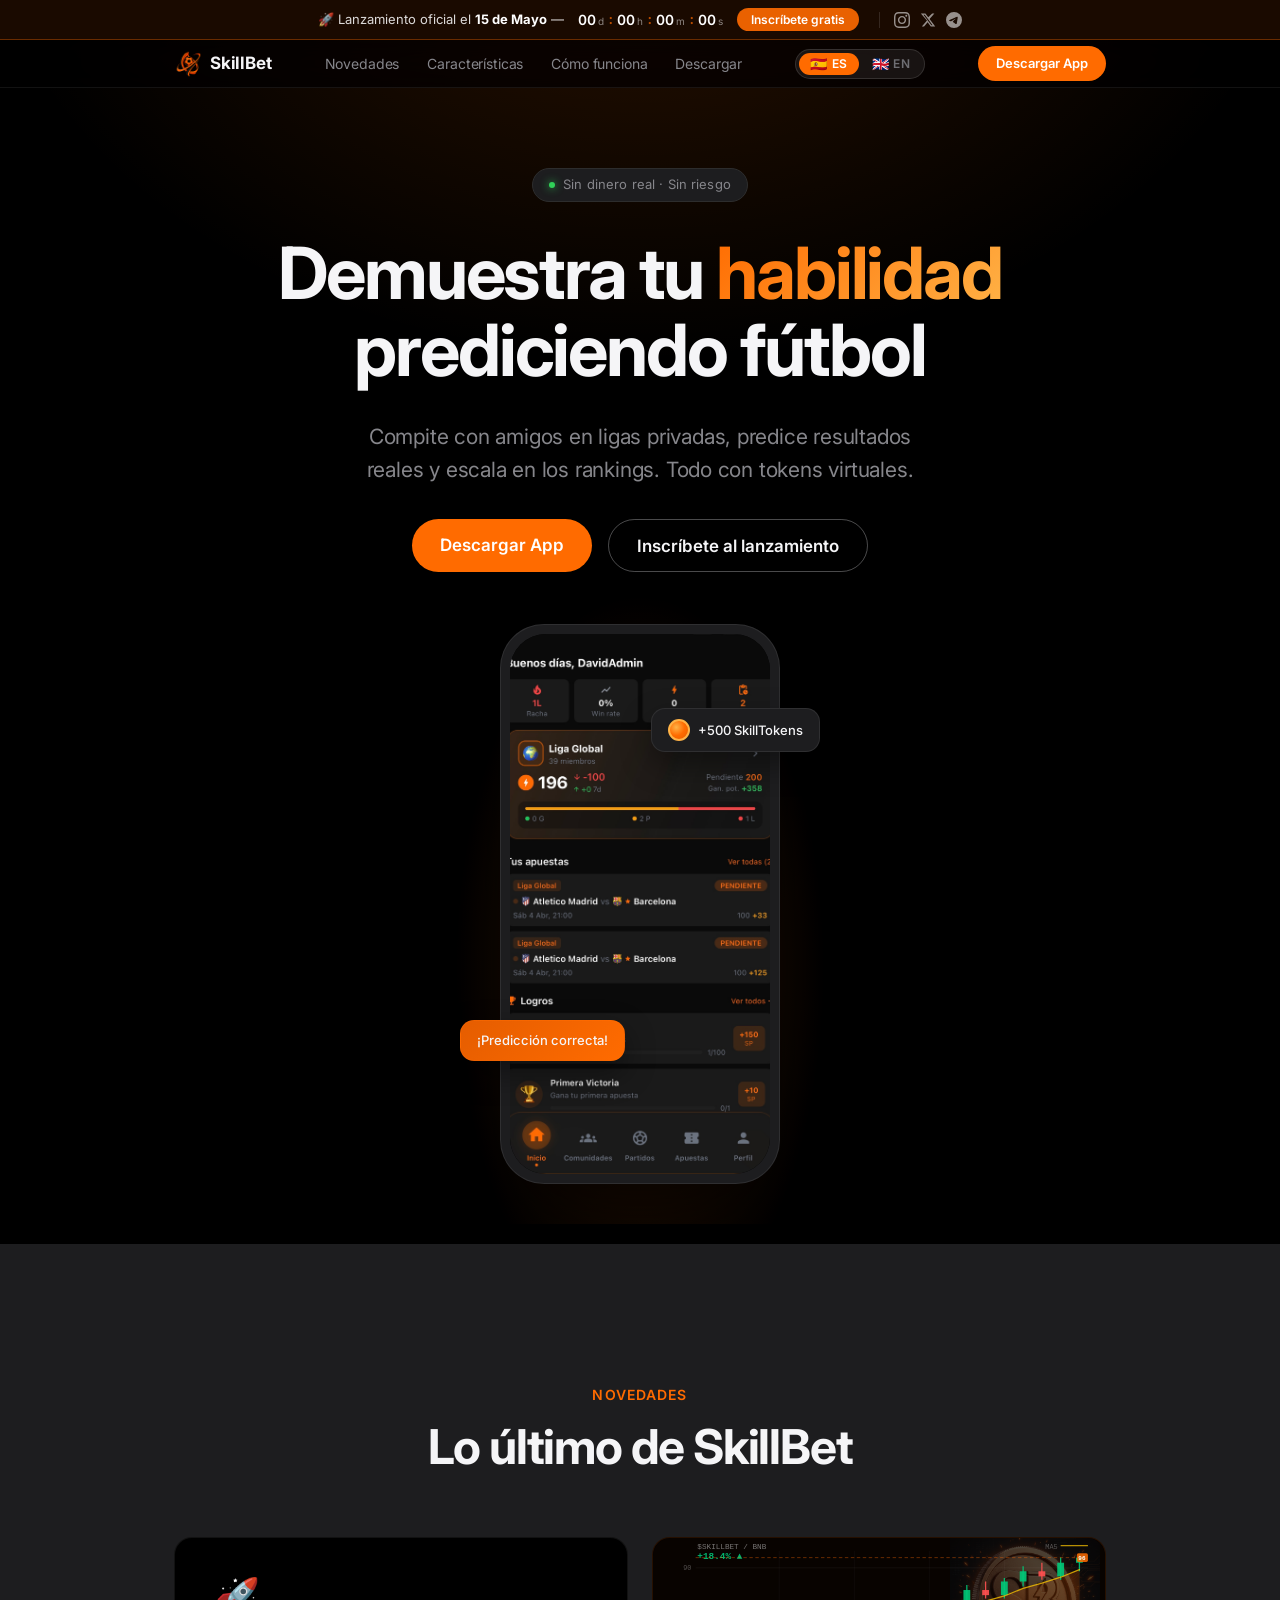
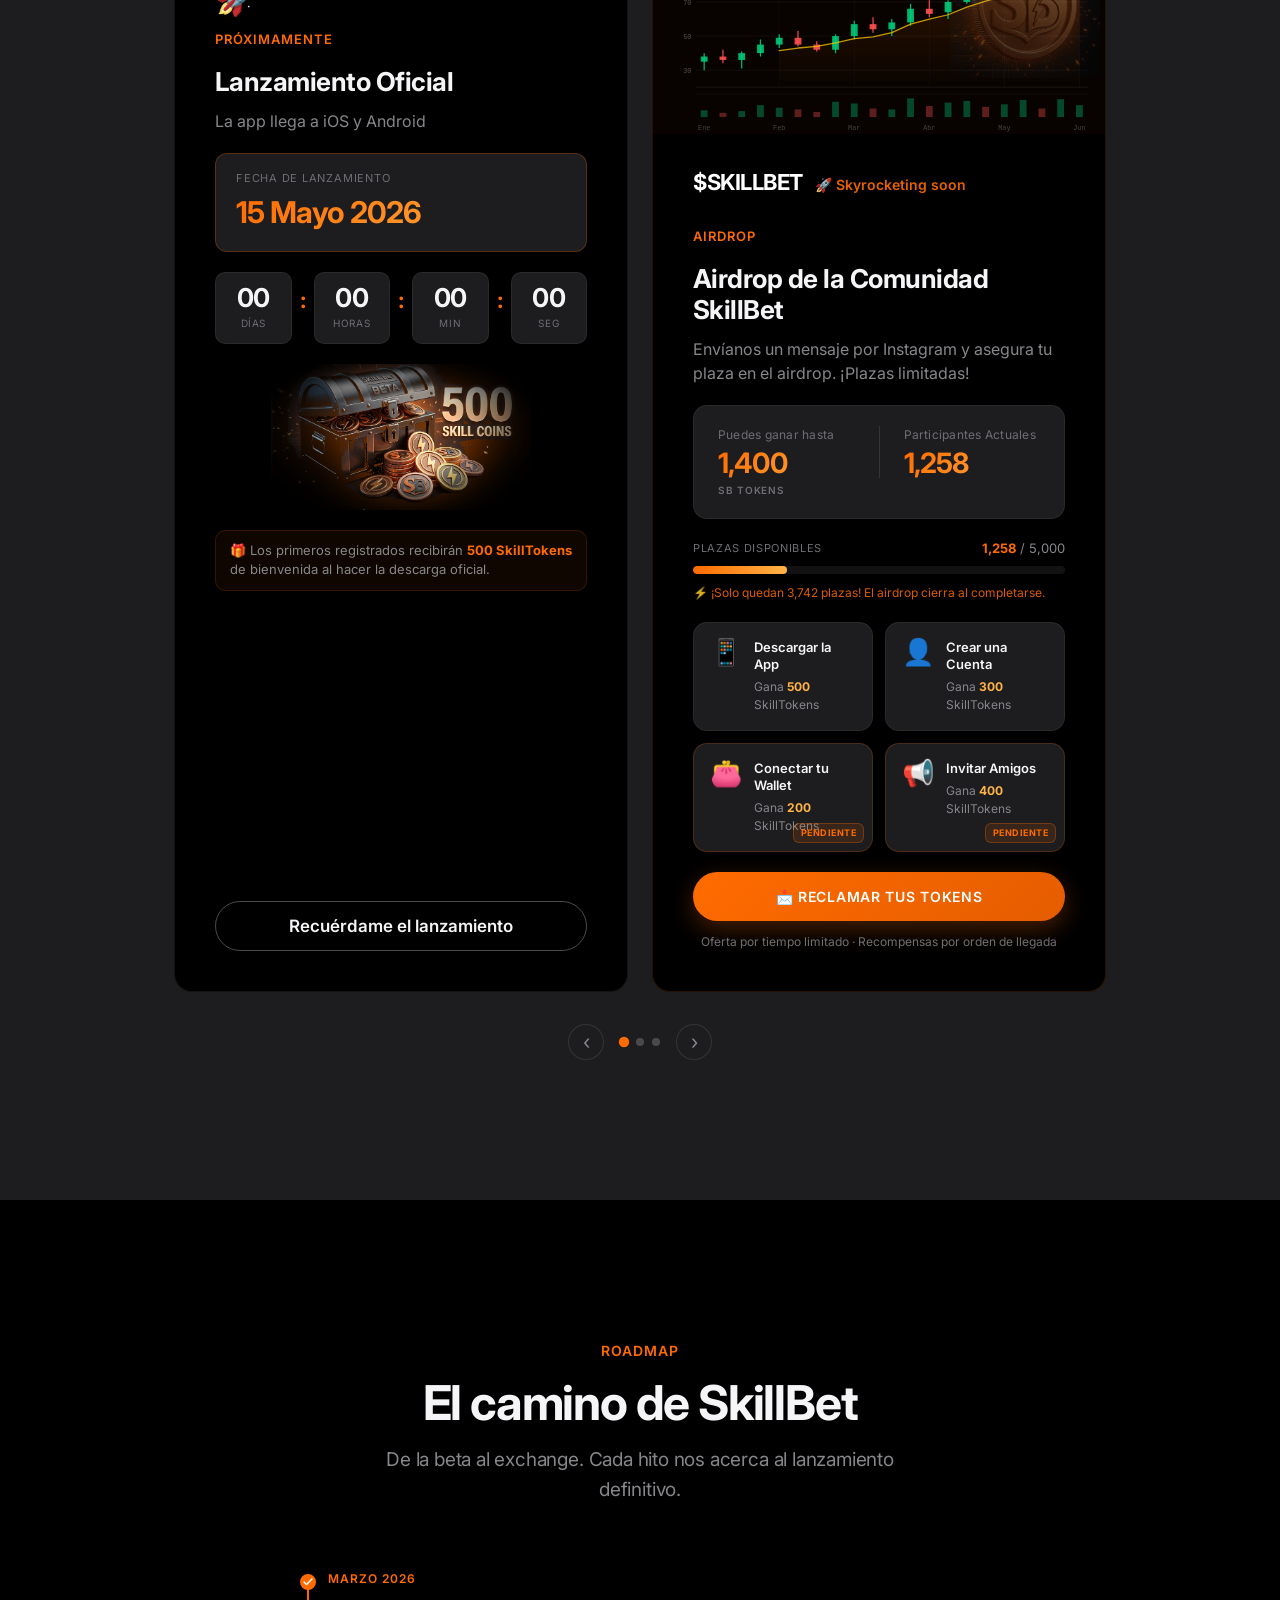
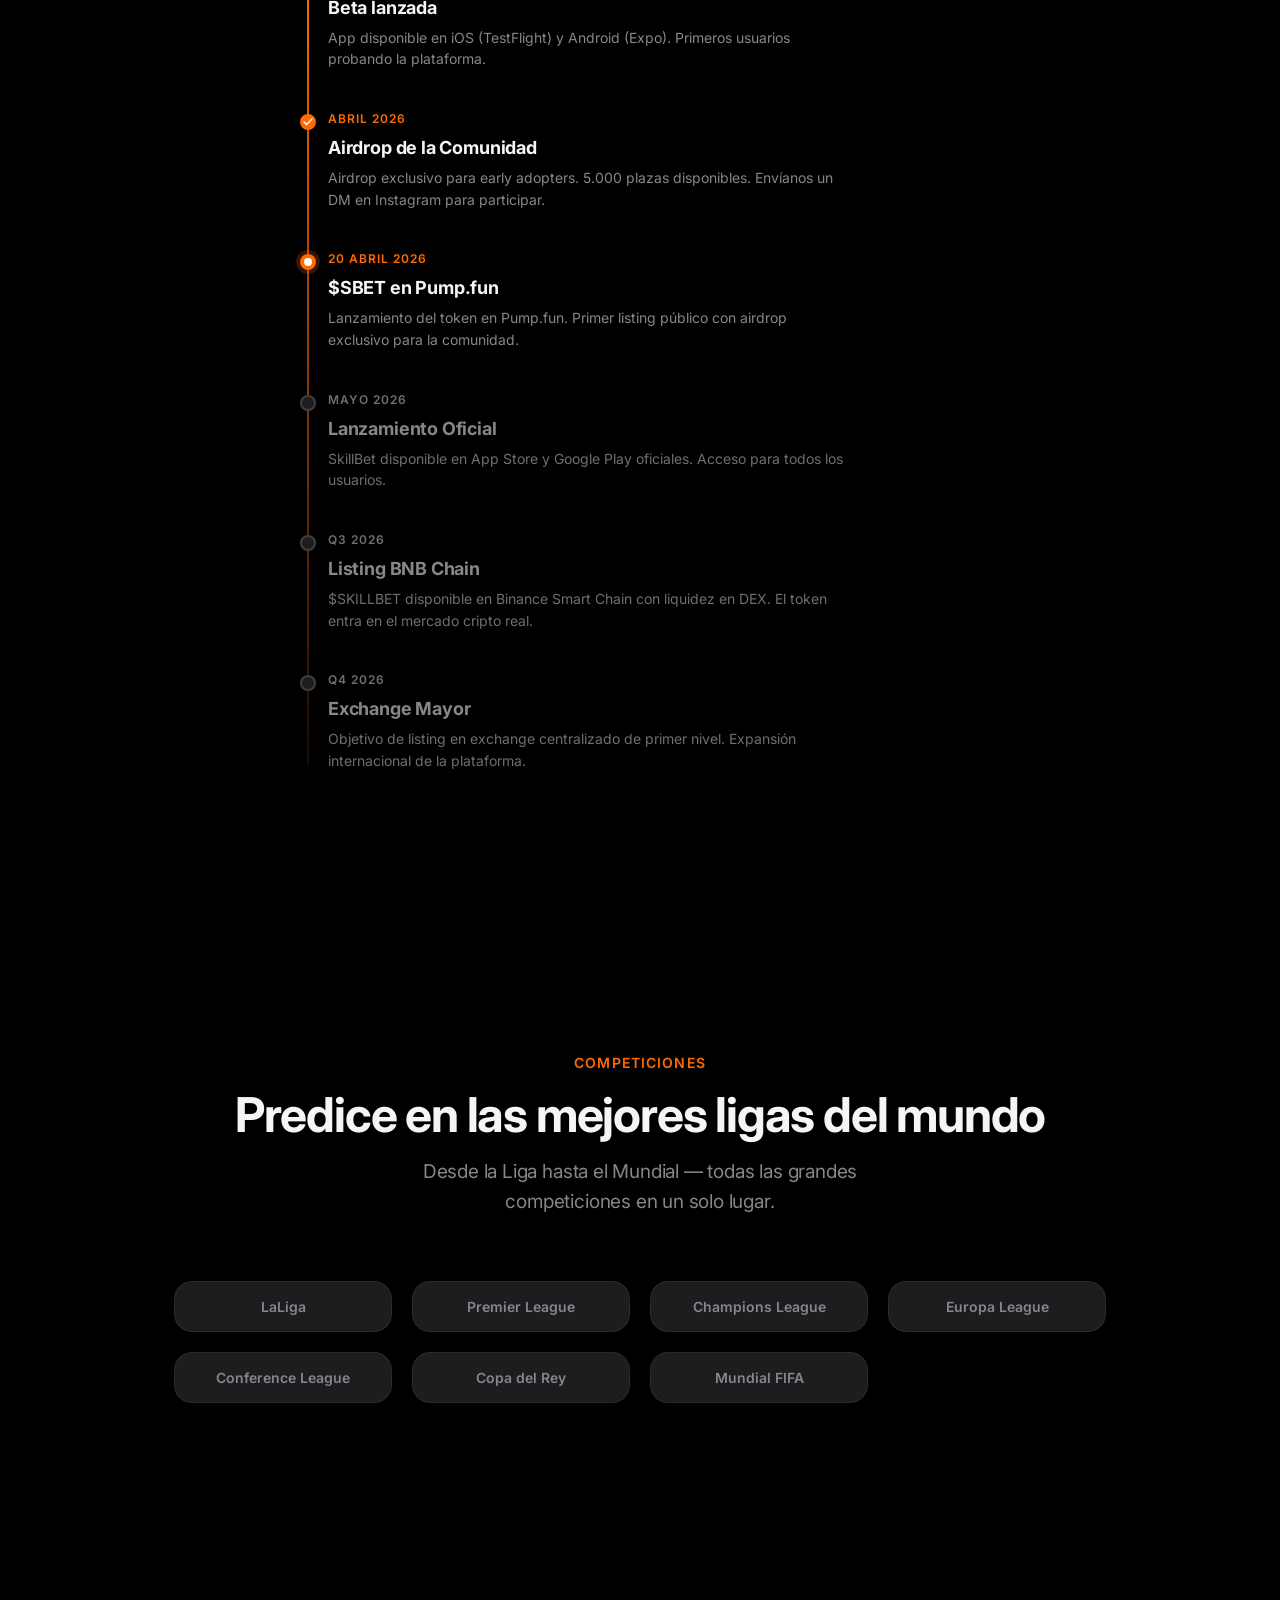
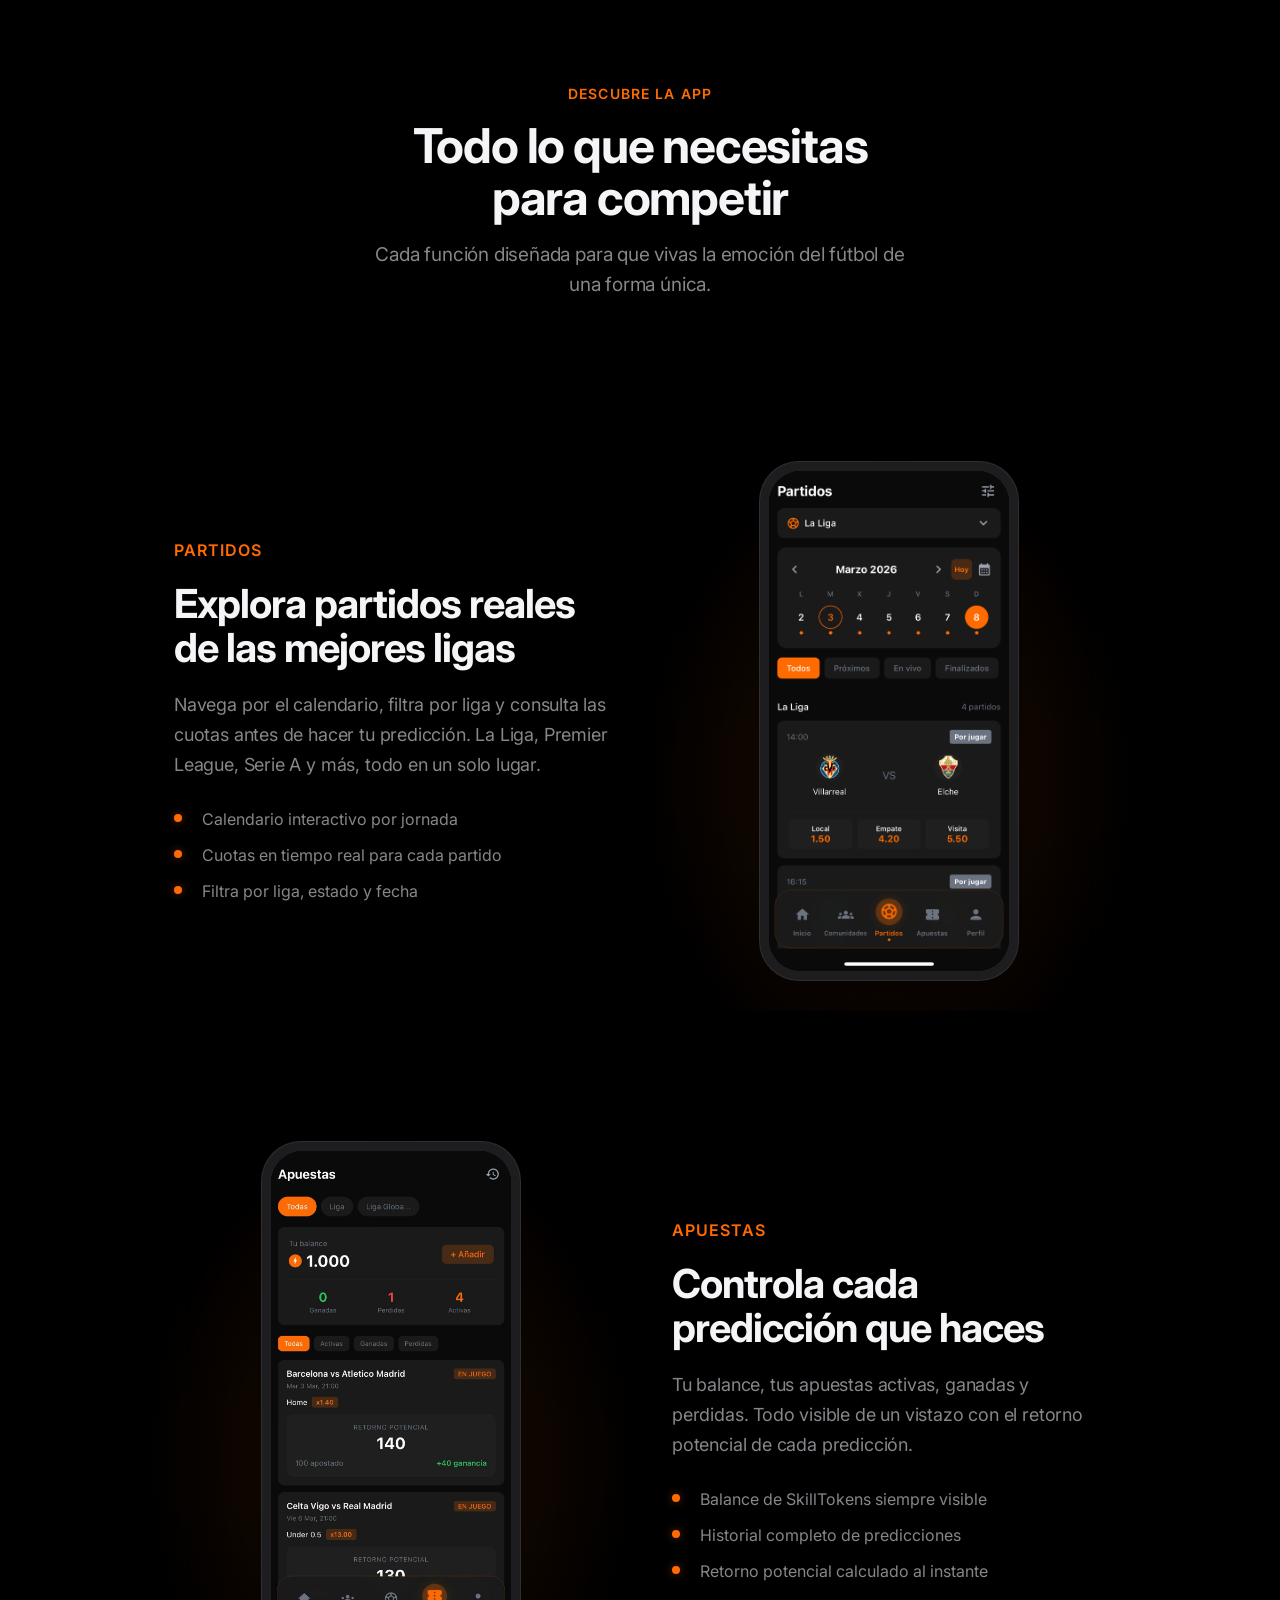
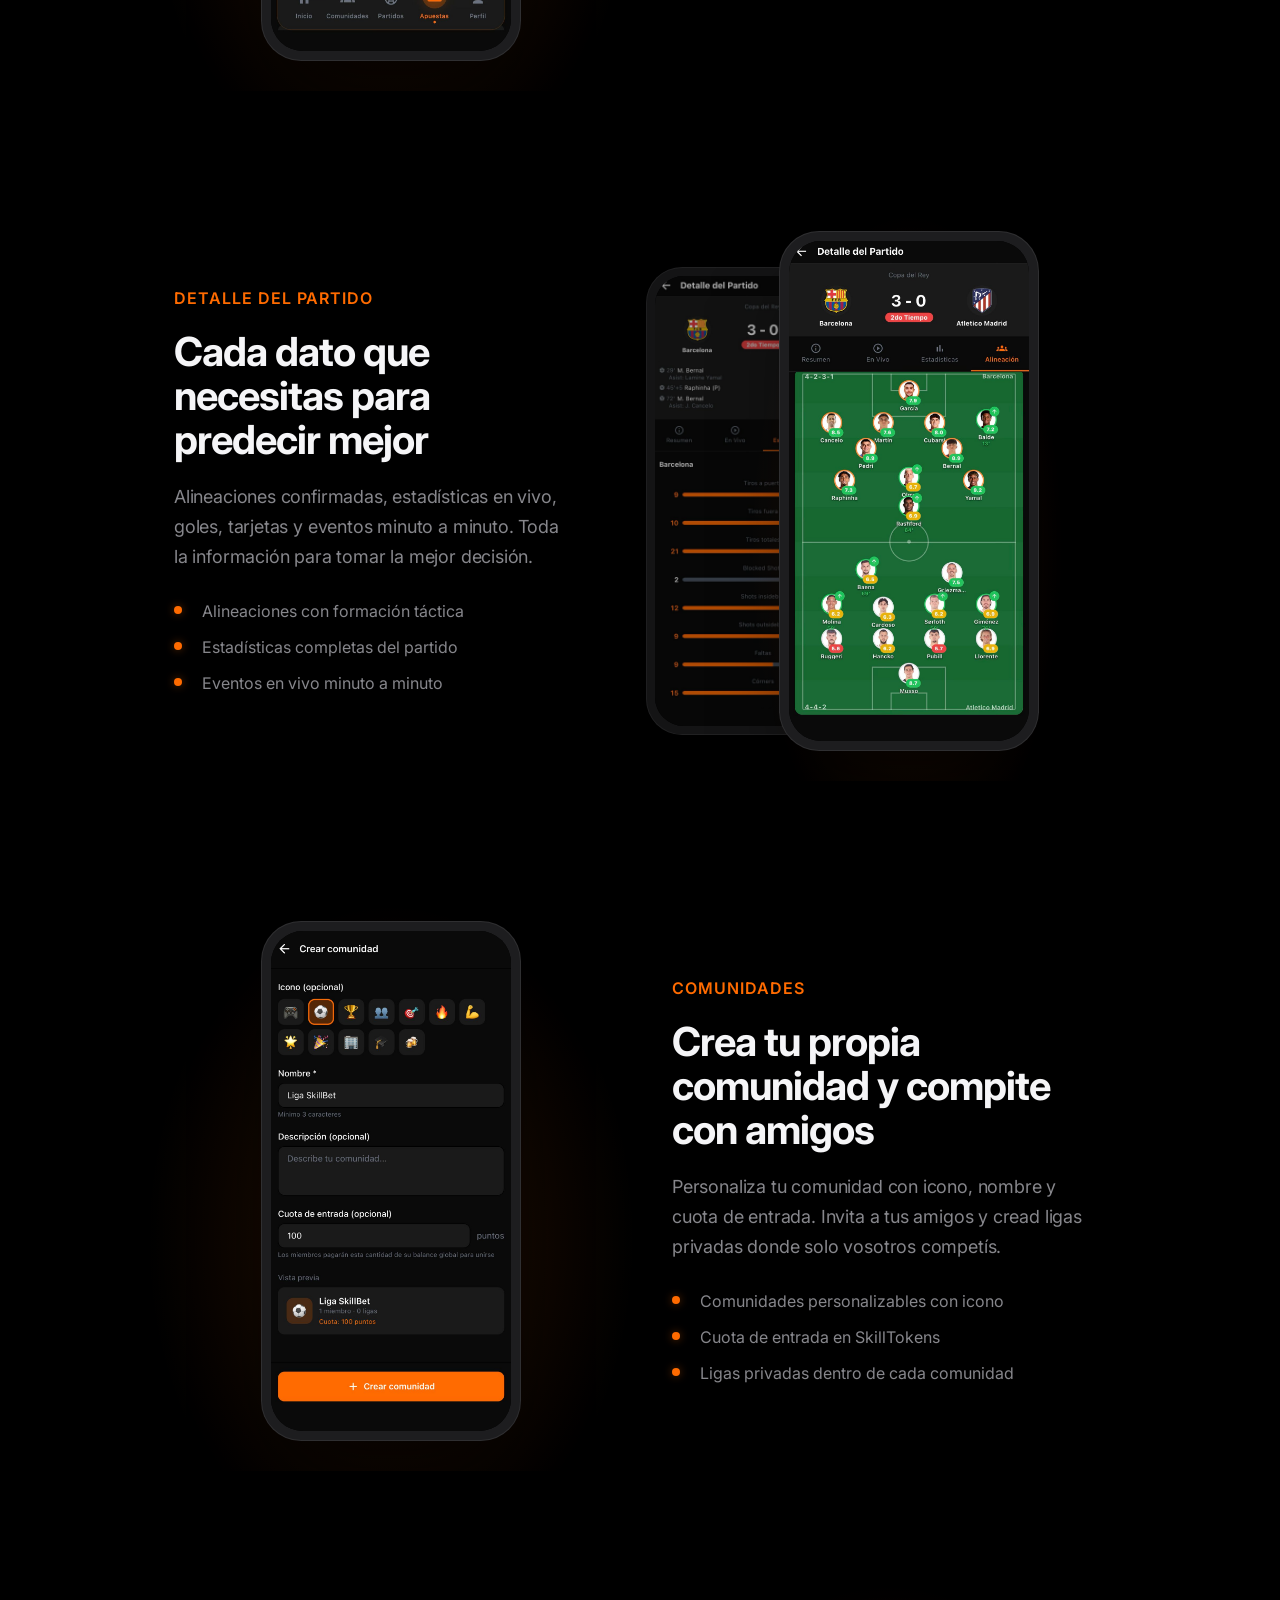
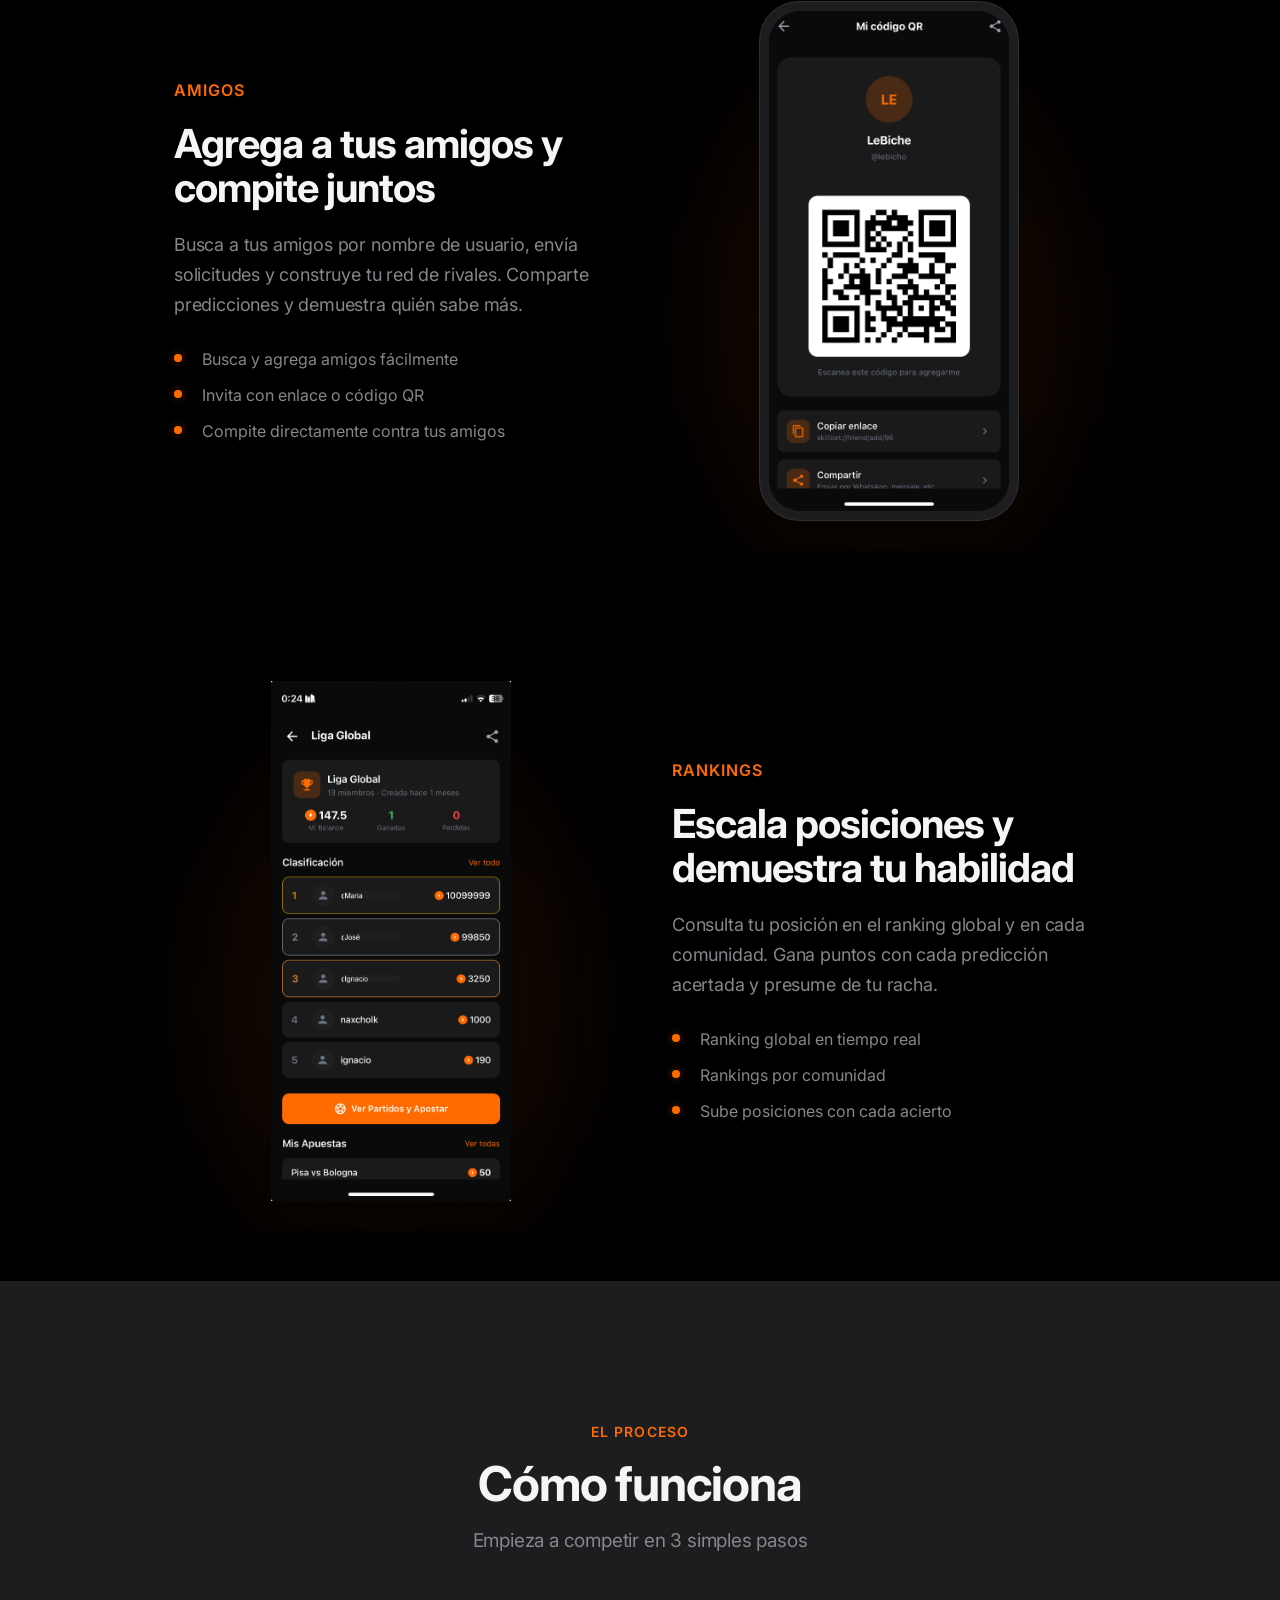
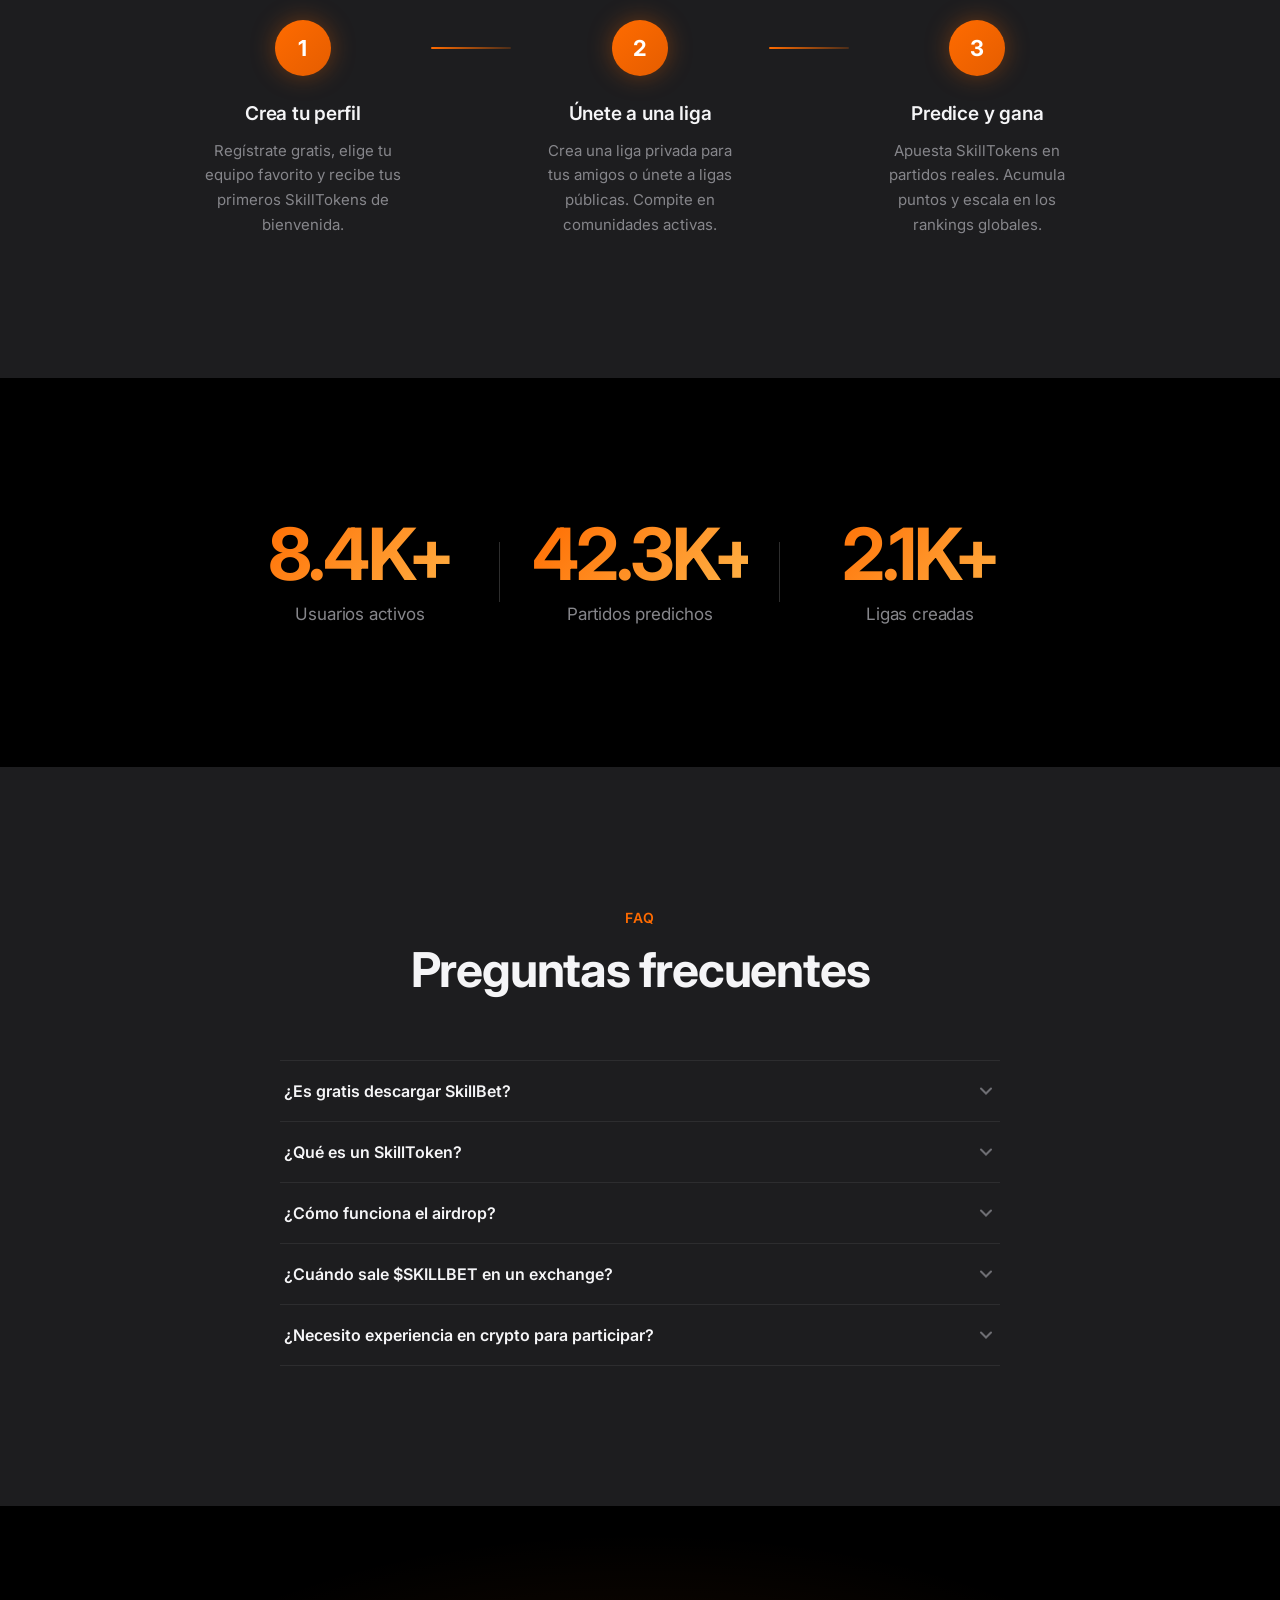
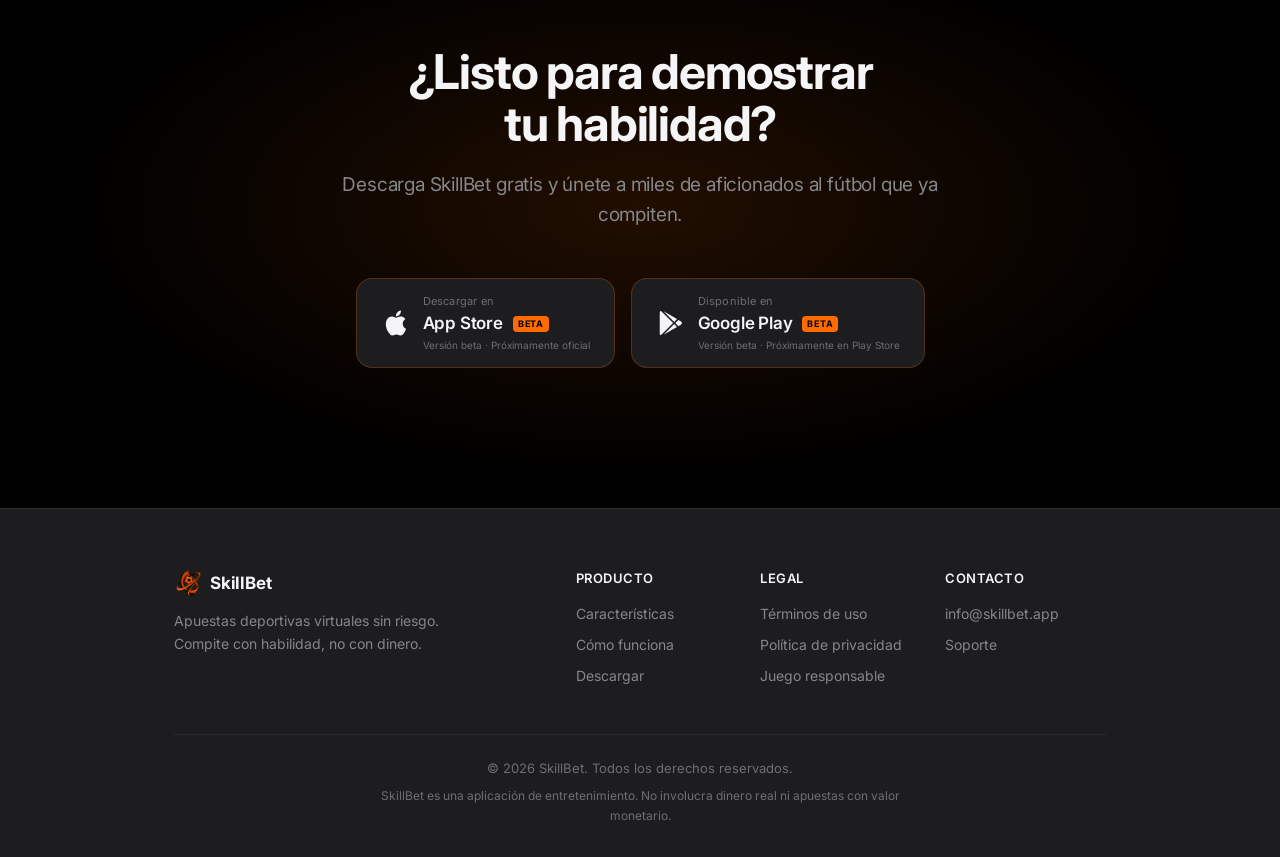
==== commit 726b111c: "feat: add flag emojis to language switcher (ES/EN)" ====
--- a/index.html
+++ b/index.html
@@ -94,8 +94,8 @@
             </div>
             <!-- Language toggle -->
             <div class="lang-toggle" id="lang-toggle" role="group" aria-label="Language">
-                <button class="lang-btn lang-btn-es active" id="lang-btn-es" onclick="setLang('es')" aria-pressed="true">ES</button>
-                <button class="lang-btn lang-btn-en" id="lang-btn-en" onclick="setLang('en')" aria-pressed="false">EN</button>
+                <button class="lang-btn lang-btn-es active" id="lang-btn-es" onclick="setLang('es')" aria-pressed="true"><span class="lang-flag">🇪🇸</span> ES</button>
+                <button class="lang-btn lang-btn-en" id="lang-btn-en" onclick="setLang('en')" aria-pressed="false"><span class="lang-flag">🇬🇧</span> EN</button>
             </div>
             <a href="#download" class="btn btn-primary btn-sm" data-i18n="nav_cta">Descargar App</a>
         </div>
--- a/css/styles.css
+++ b/css/styles.css
@@ -310,6 +310,9 @@
 }
 
 .lang-btn {
+    display: inline-flex;
+    align-items: center;
+    gap: 4px;
     padding: 4px 11px;
     border-radius: var(--radius-pill);
     font-size: 12px;
@@ -320,6 +323,11 @@
     border: none;
     cursor: pointer;
     transition: background 0.18s ease, color 0.18s ease;
+    line-height: 1;
+}
+
+.lang-flag {
+    font-size: 14px;
     line-height: 1;
 }
 
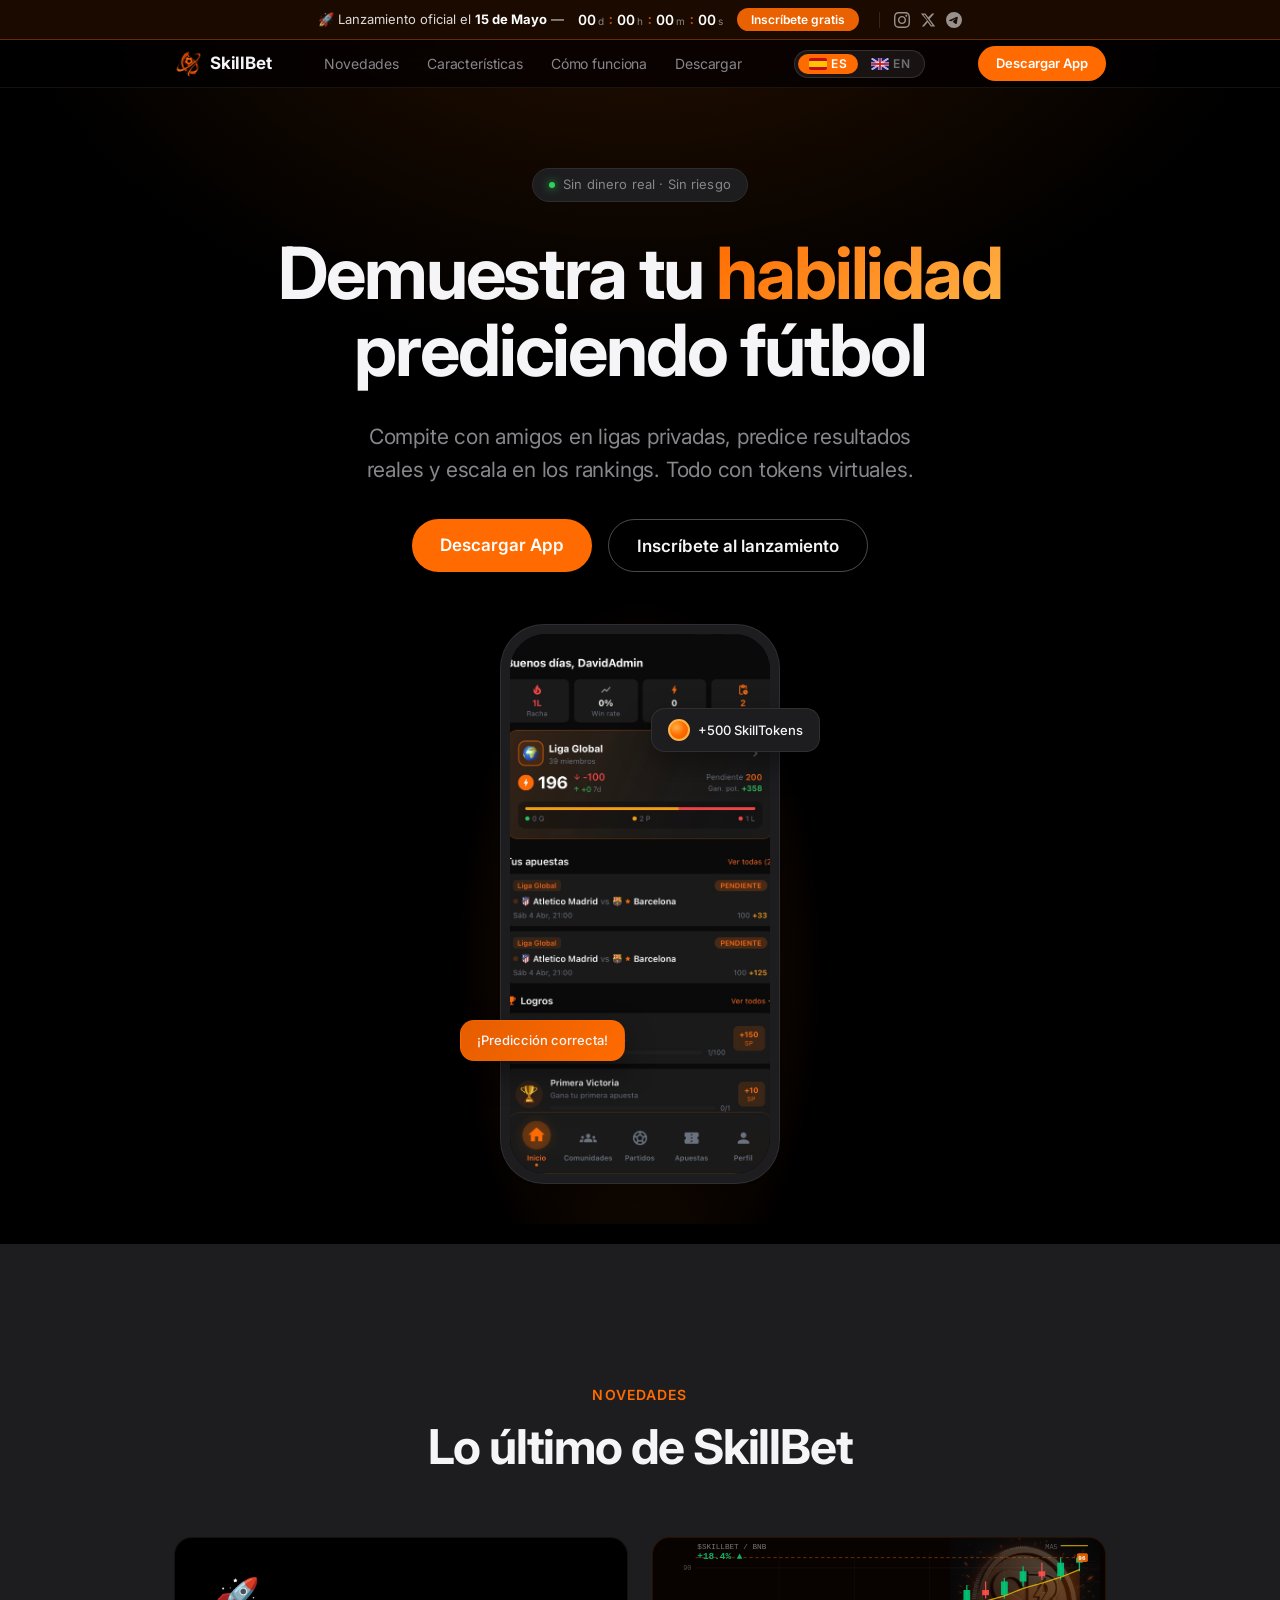
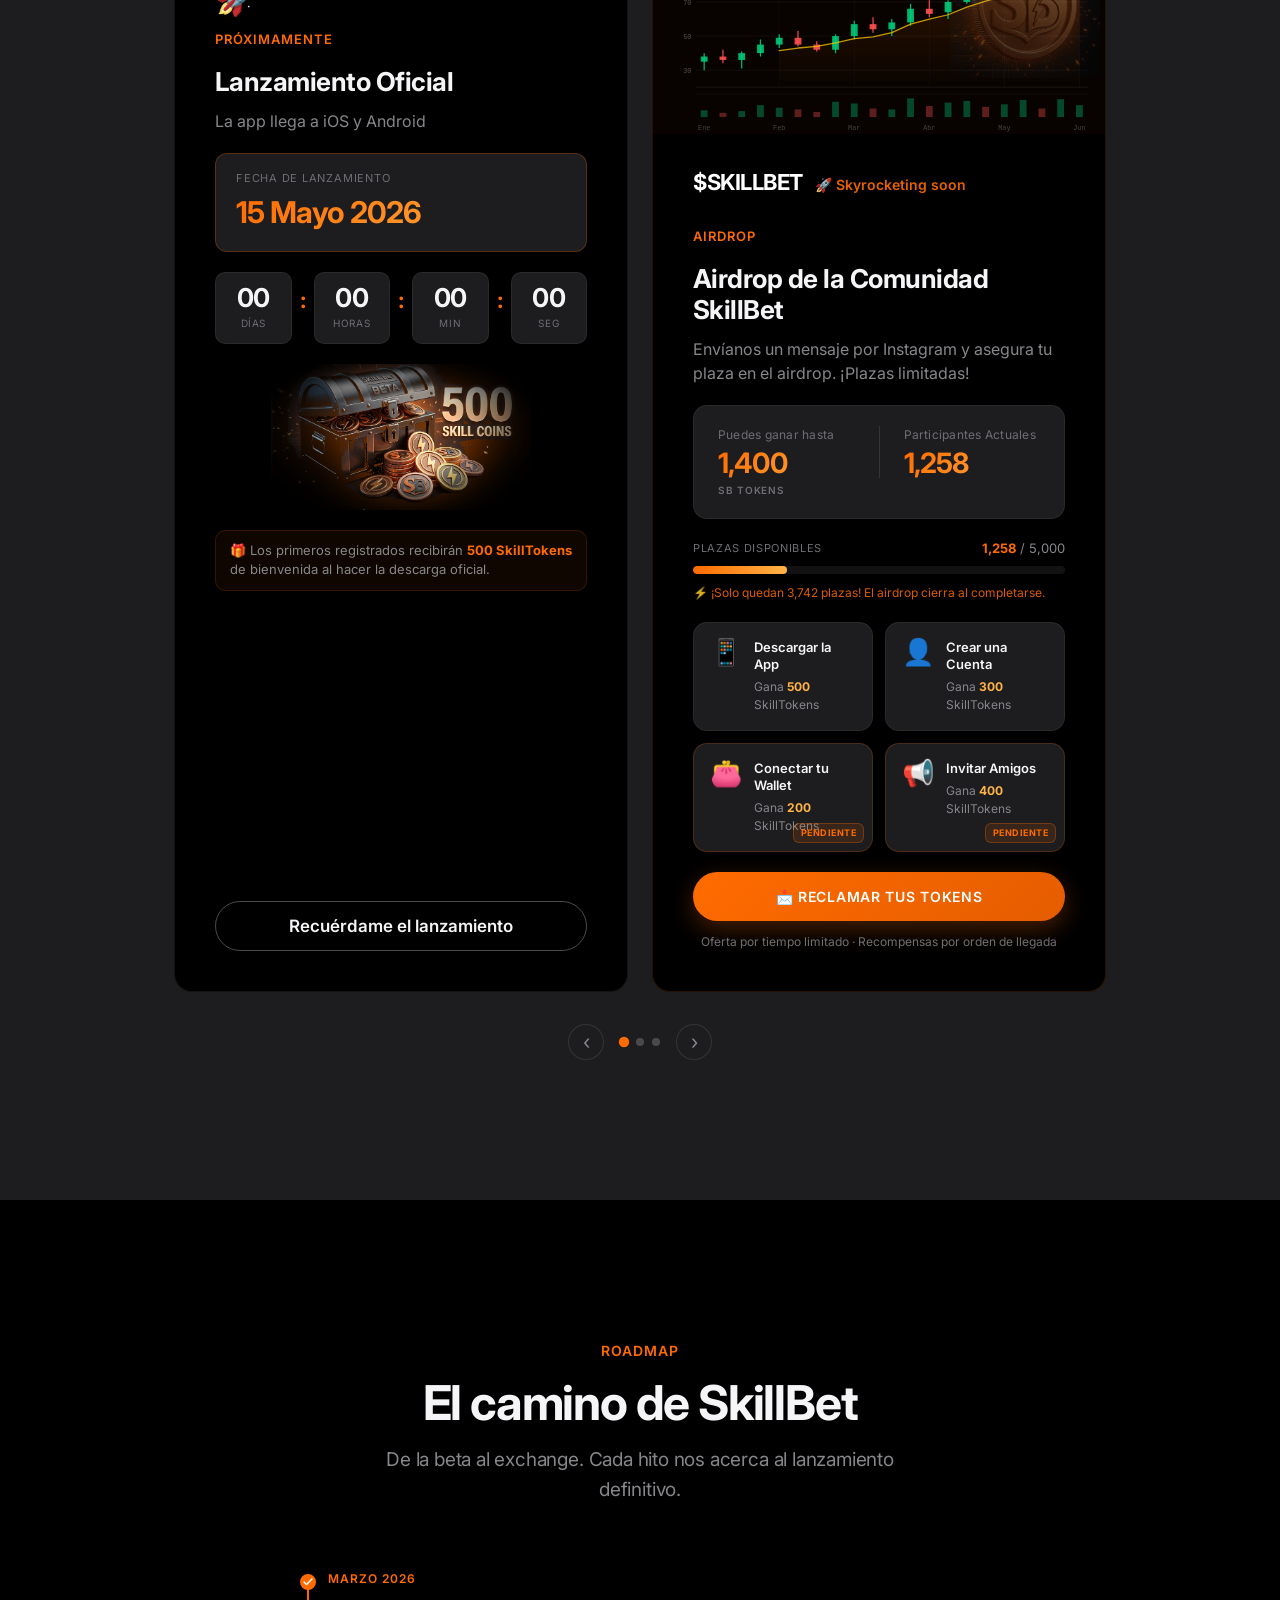
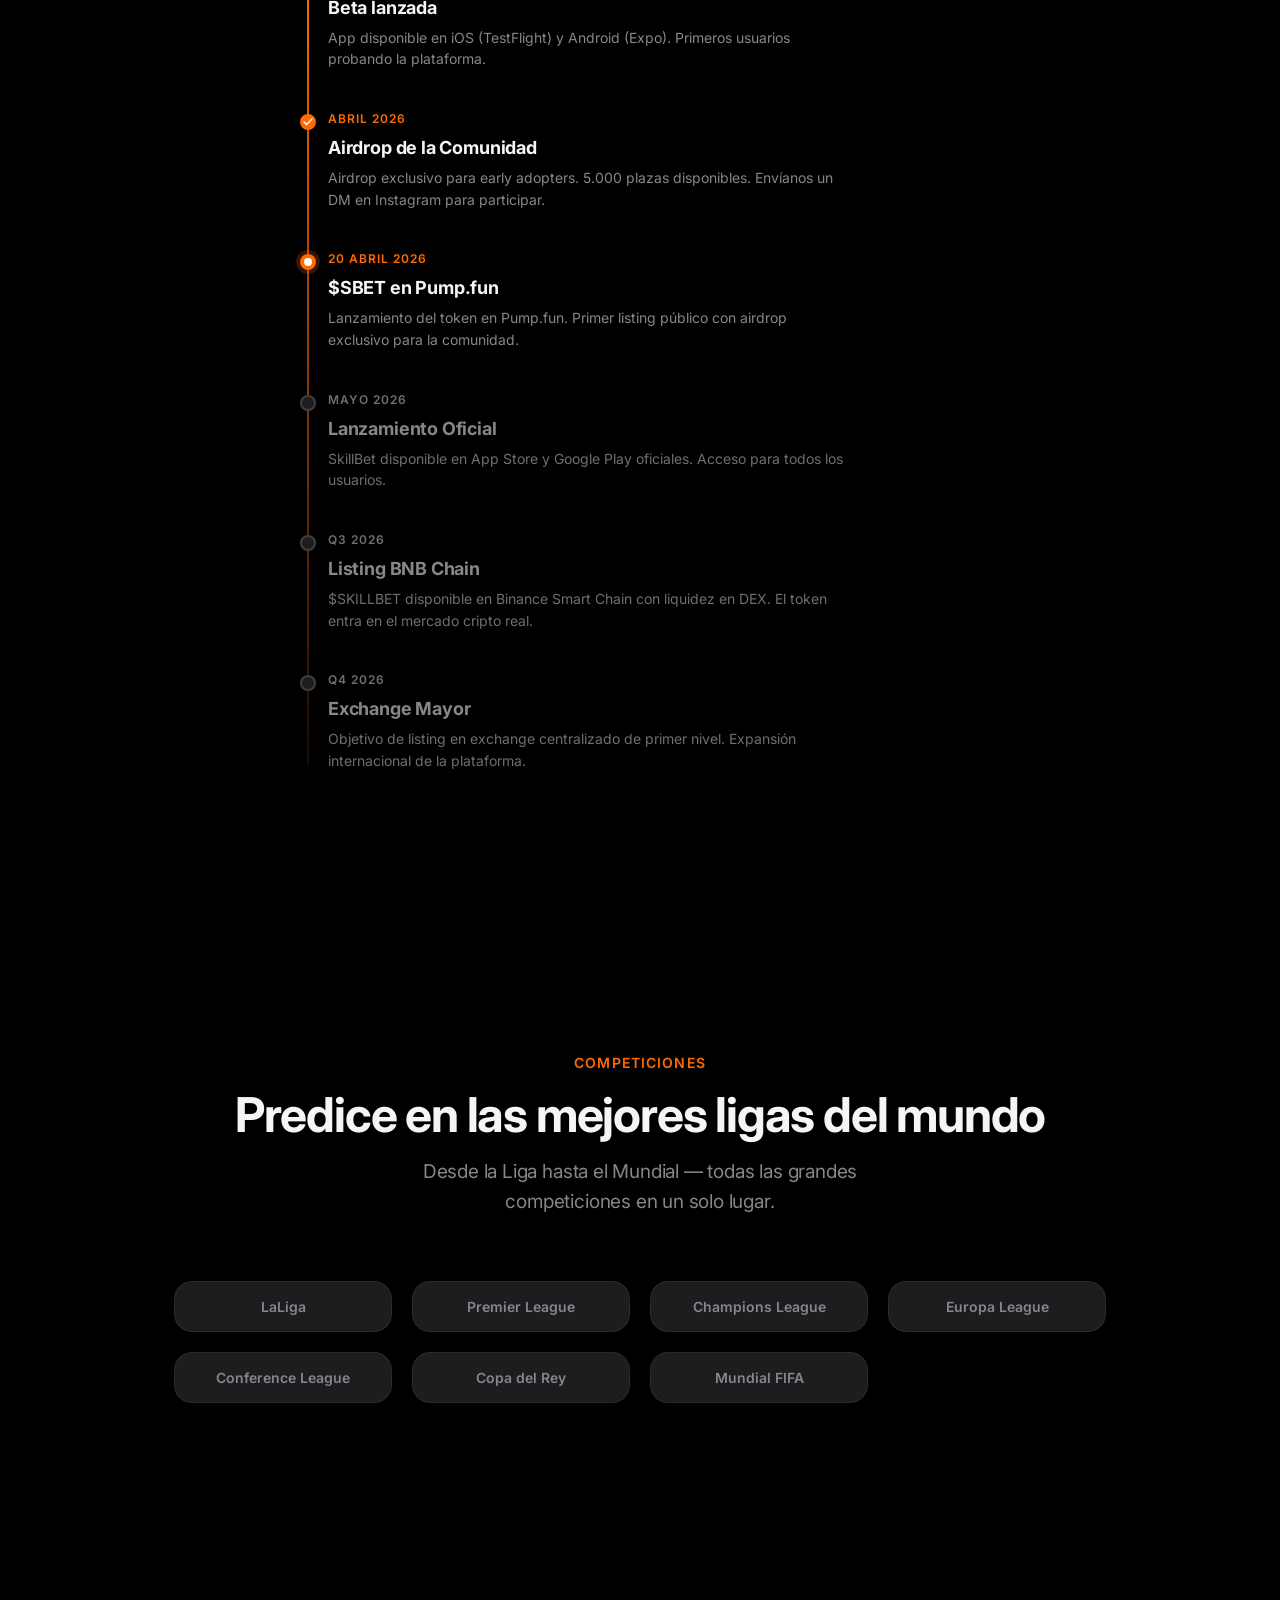
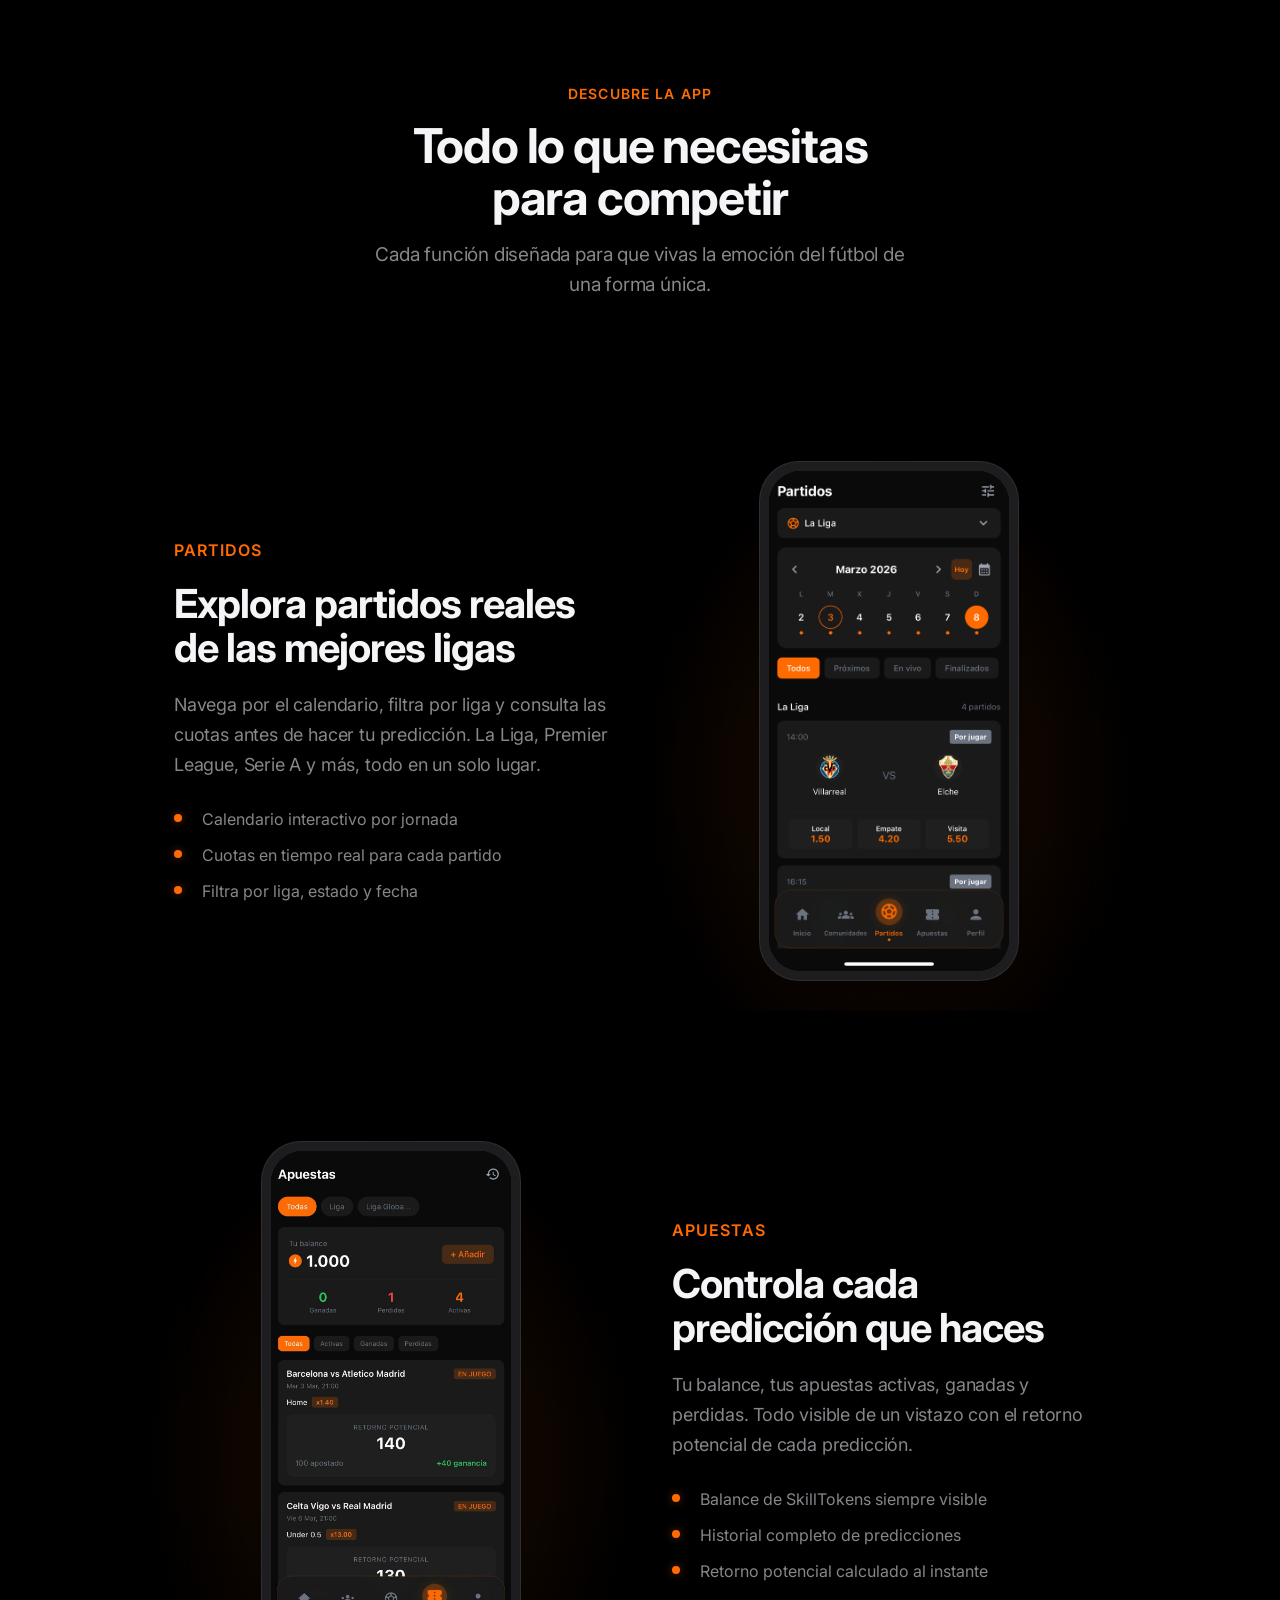
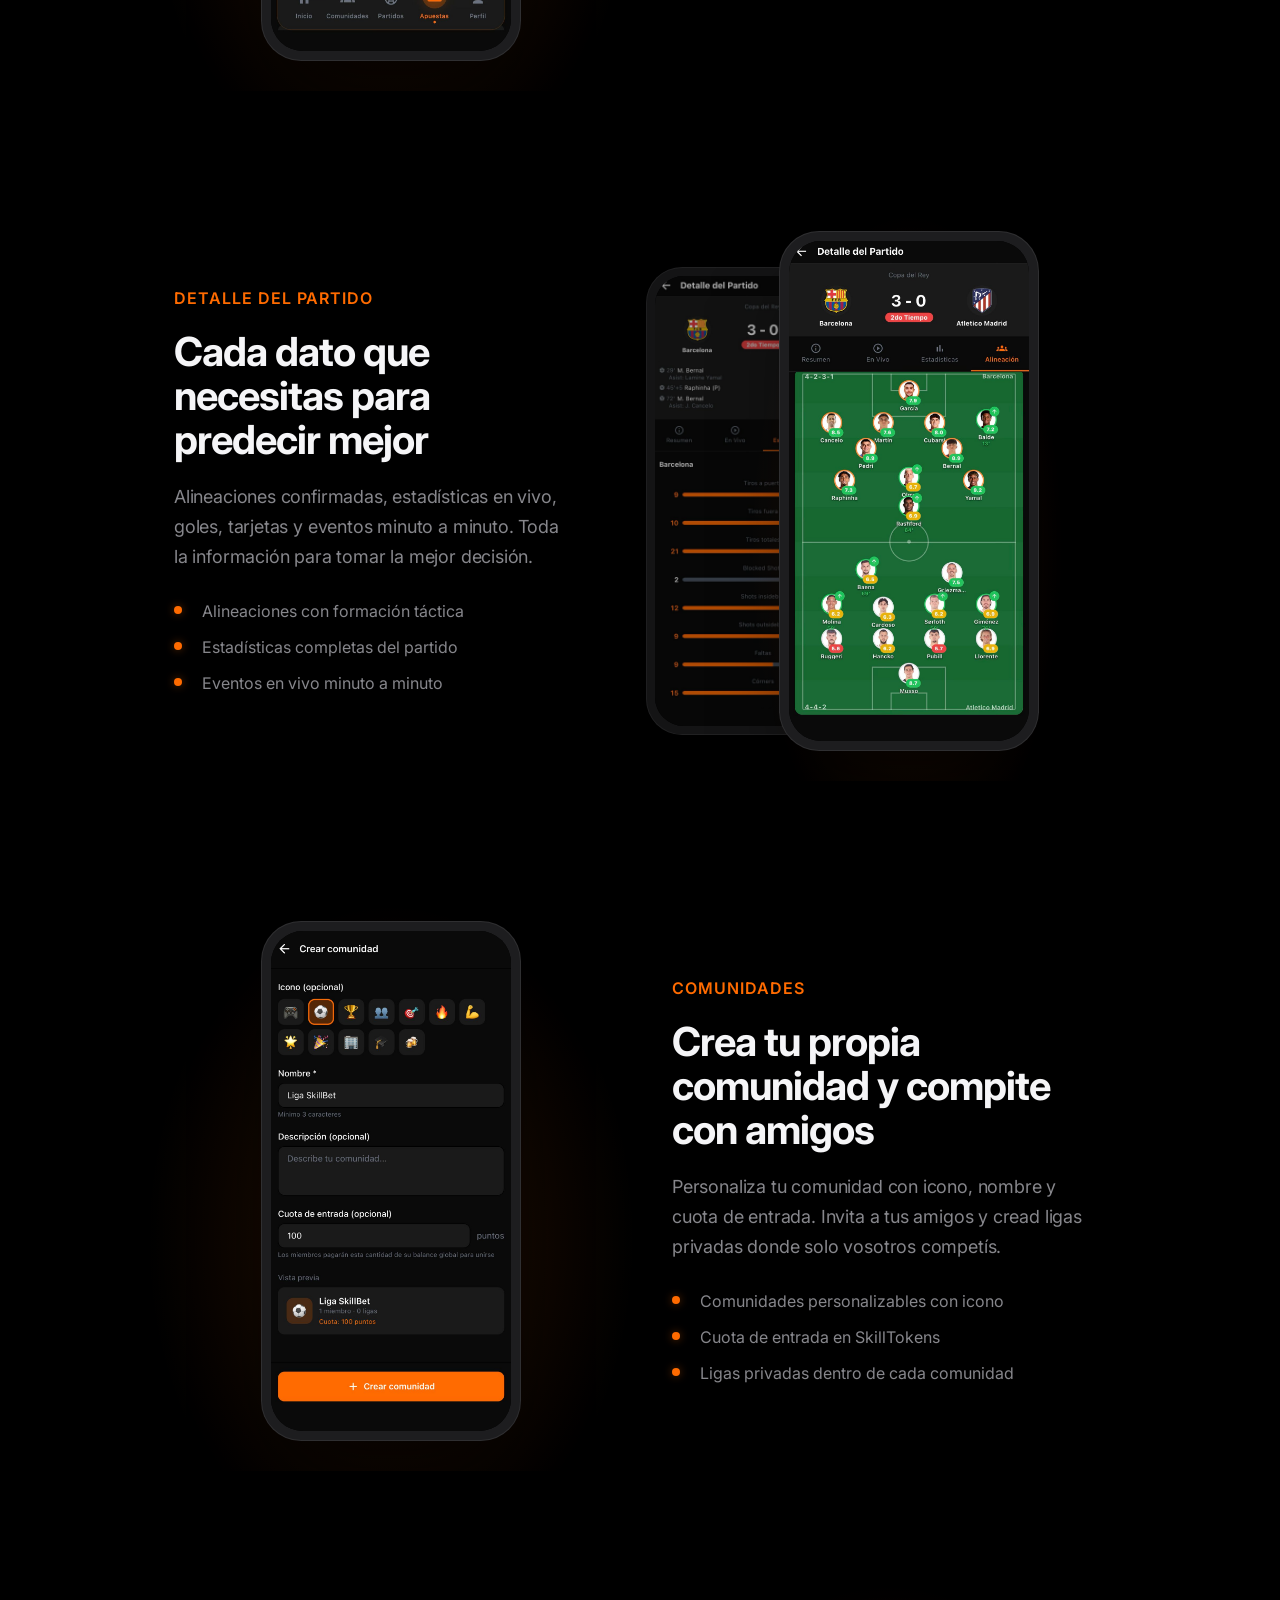
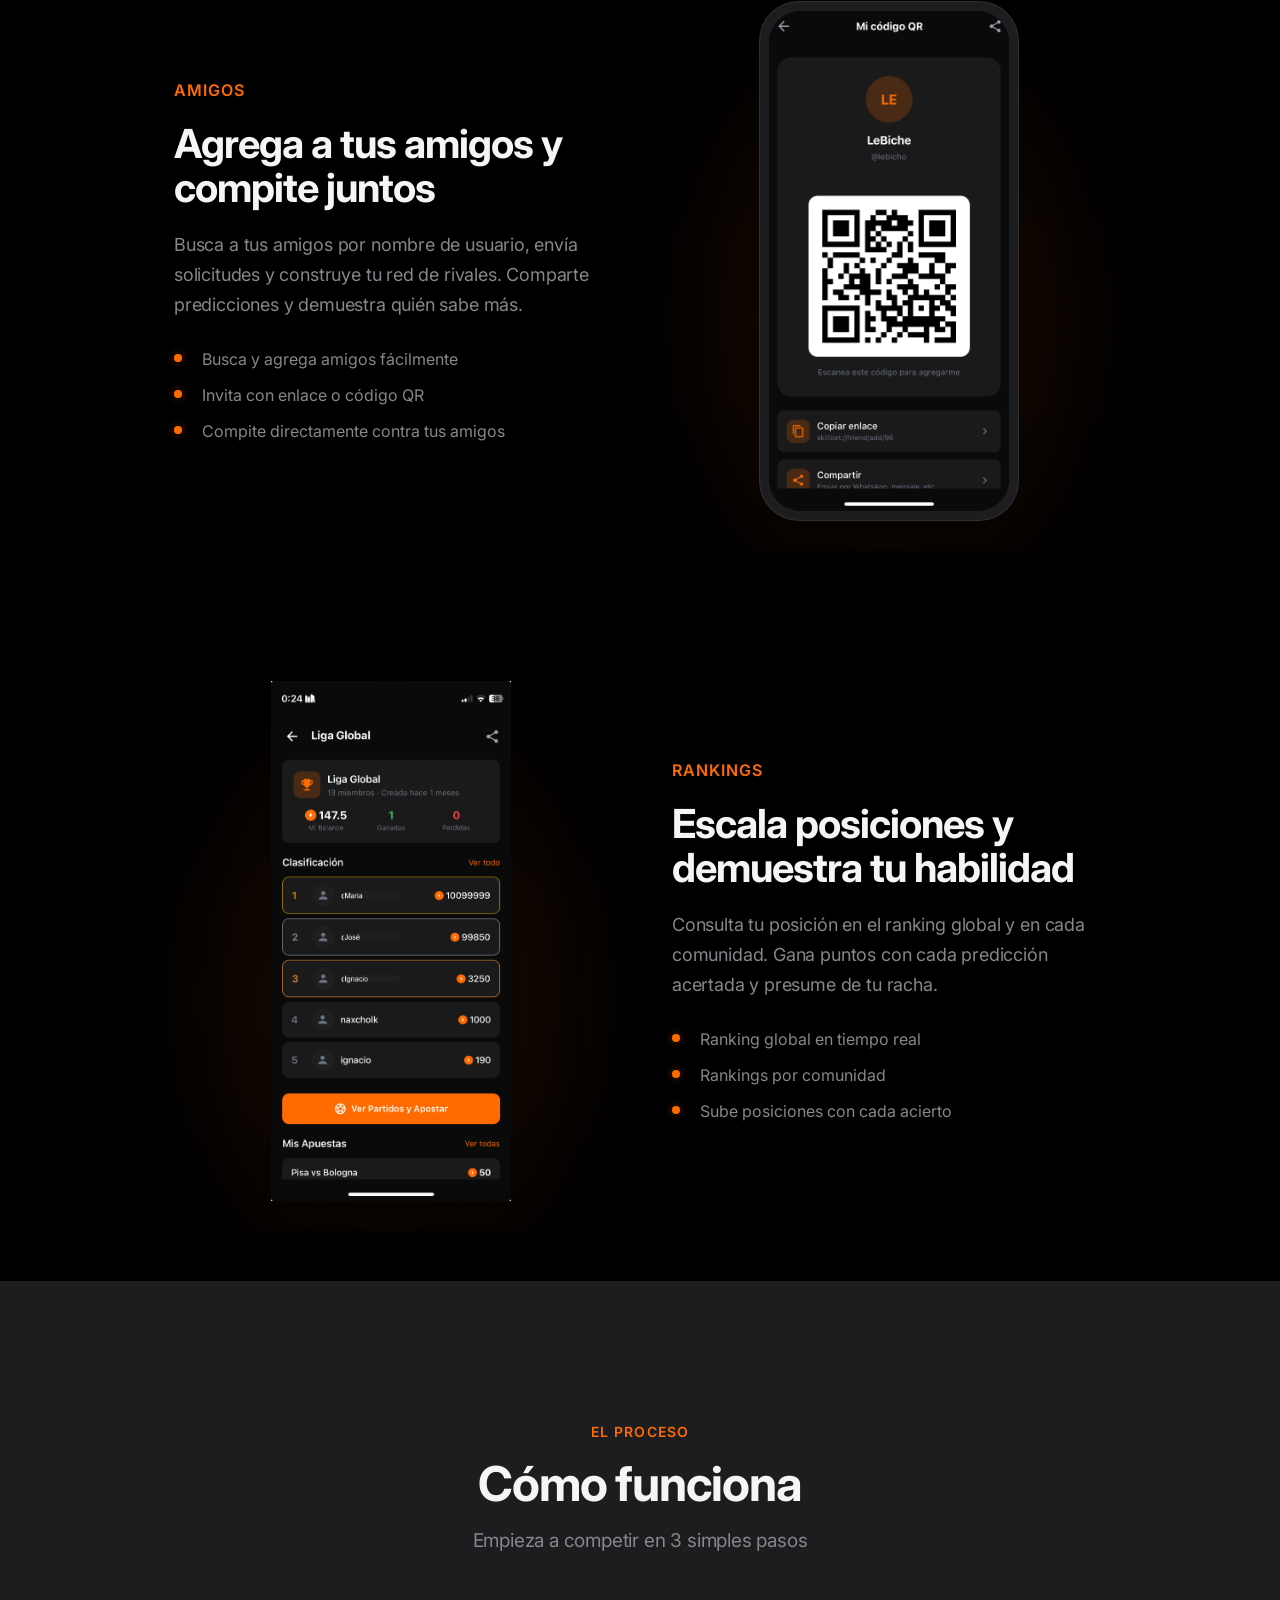
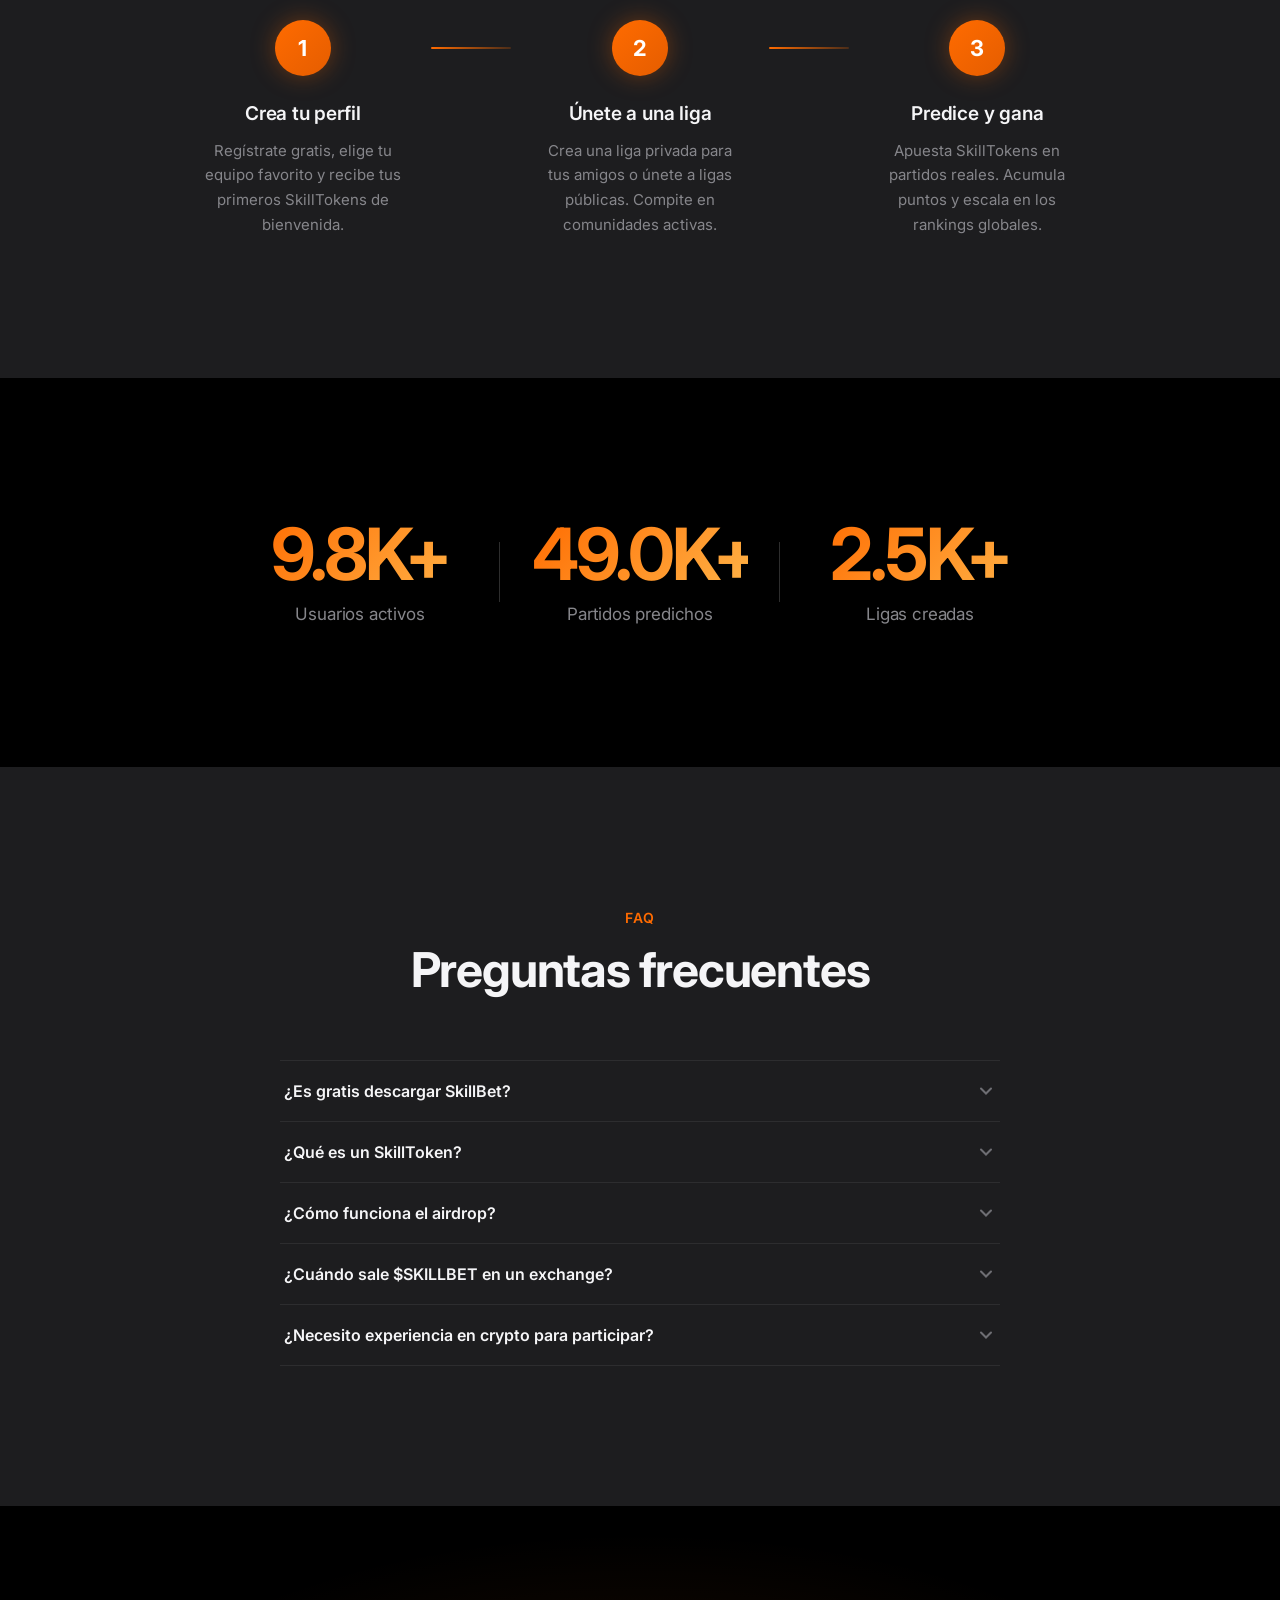
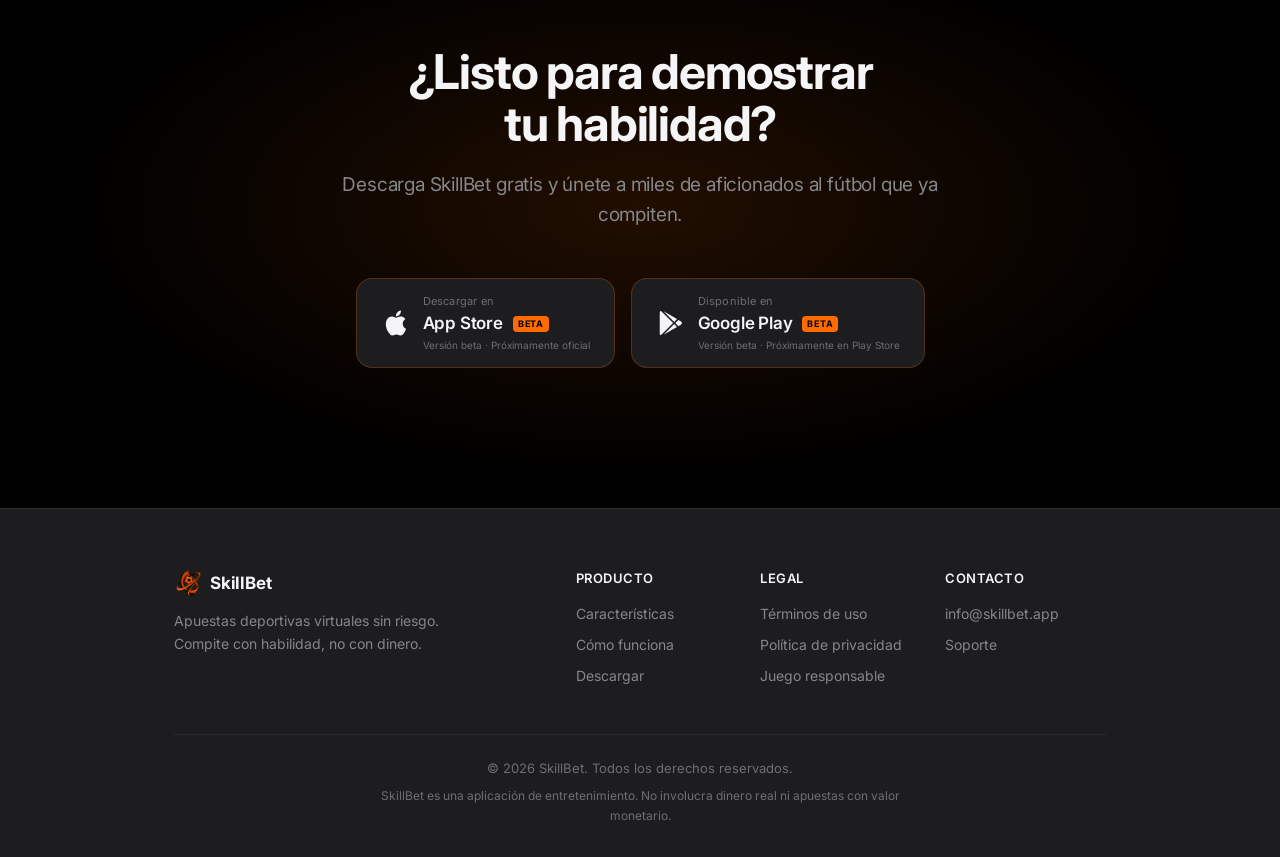
==== commit 4d930941: "fix: replace emoji flags with inline SVG for cross-platform rendering" ====
--- a/index.html
+++ b/index.html
@@ -94,8 +94,8 @@
             </div>
             <!-- Language toggle -->
             <div class="lang-toggle" id="lang-toggle" role="group" aria-label="Language">
-                <button class="lang-btn lang-btn-es active" id="lang-btn-es" onclick="setLang('es')" aria-pressed="true"><span class="lang-flag">🇪🇸</span> ES</button>
-                <button class="lang-btn lang-btn-en" id="lang-btn-en" onclick="setLang('en')" aria-pressed="false"><span class="lang-flag">🇬🇧</span> EN</button>
+                <button class="lang-btn lang-btn-es active" id="lang-btn-es" onclick="setLang('es')" aria-pressed="true"><svg class="lang-flag" viewBox="0 0 60 40" xmlns="http://www.w3.org/2000/svg"><rect width="60" height="40" fill="#c60b1e"/><rect y="10" width="60" height="20" fill="#ffc400"/></svg> ES</button>
+                <button class="lang-btn lang-btn-en" id="lang-btn-en" onclick="setLang('en')" aria-pressed="false"><svg class="lang-flag" viewBox="0 0 60 40" xmlns="http://www.w3.org/2000/svg"><rect width="60" height="40" fill="#00247d"/><path d="M0,0 L60,40 M60,0 L0,40" stroke="#fff" stroke-width="6"/><path d="M0,0 L60,40" stroke="#cf142b" stroke-width="2" transform="translate(0.5,0.3)"/><path d="M60,0 L0,40" stroke="#cf142b" stroke-width="2" transform="translate(-0.5,0.3)"/><rect x="25" width="10" height="40" fill="#fff"/><rect y="15" width="60" height="10" fill="#fff"/><rect x="27" width="6" height="40" fill="#cf142b"/><rect y="17" width="60" height="6" fill="#cf142b"/></svg> EN</button>
             </div>
             <a href="#download" class="btn btn-primary btn-sm" data-i18n="nav_cta">Descargar App</a>
         </div>
--- a/css/styles.css
+++ b/css/styles.css
@@ -327,8 +327,11 @@
 }
 
 .lang-flag {
-    font-size: 14px;
-    line-height: 1;
+    width: 18px;
+    height: 12px;
+    border-radius: 2px;
+    flex-shrink: 0;
+    vertical-align: middle;
 }
 
 .lang-btn:hover {
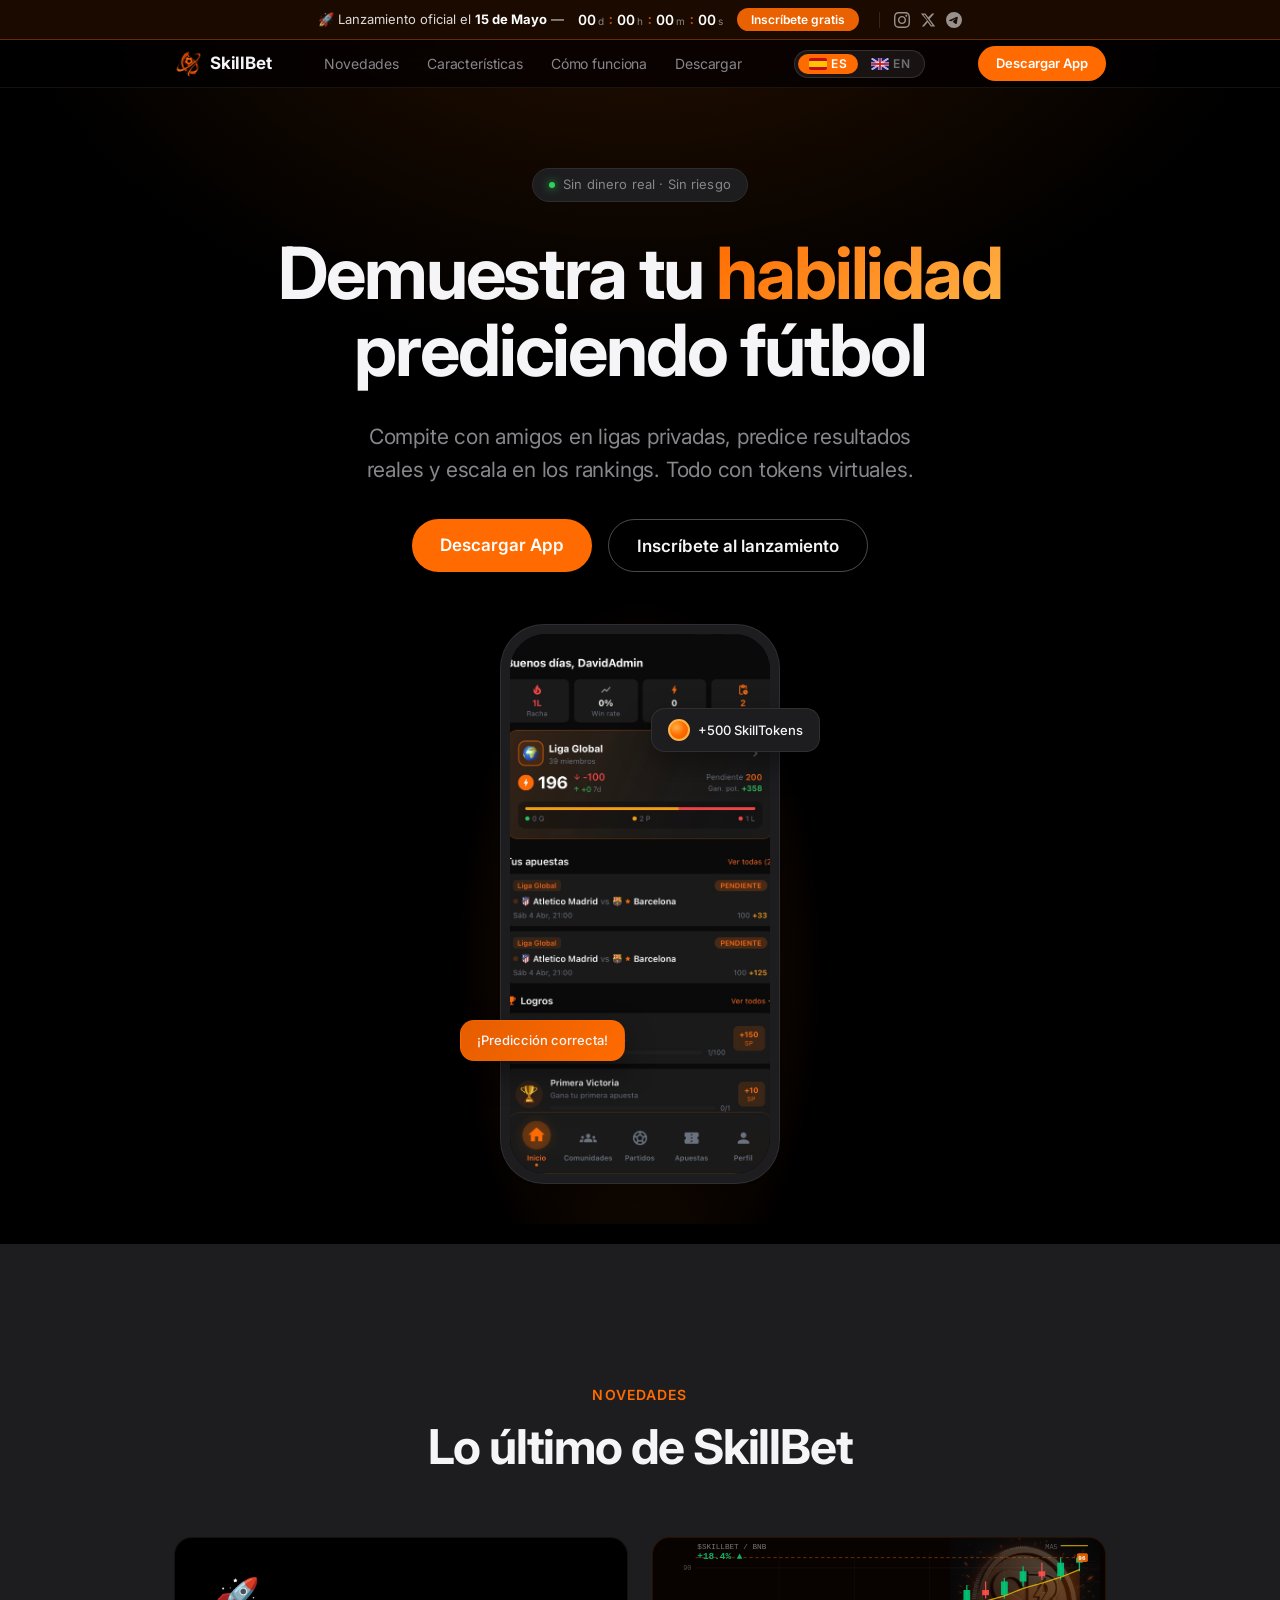
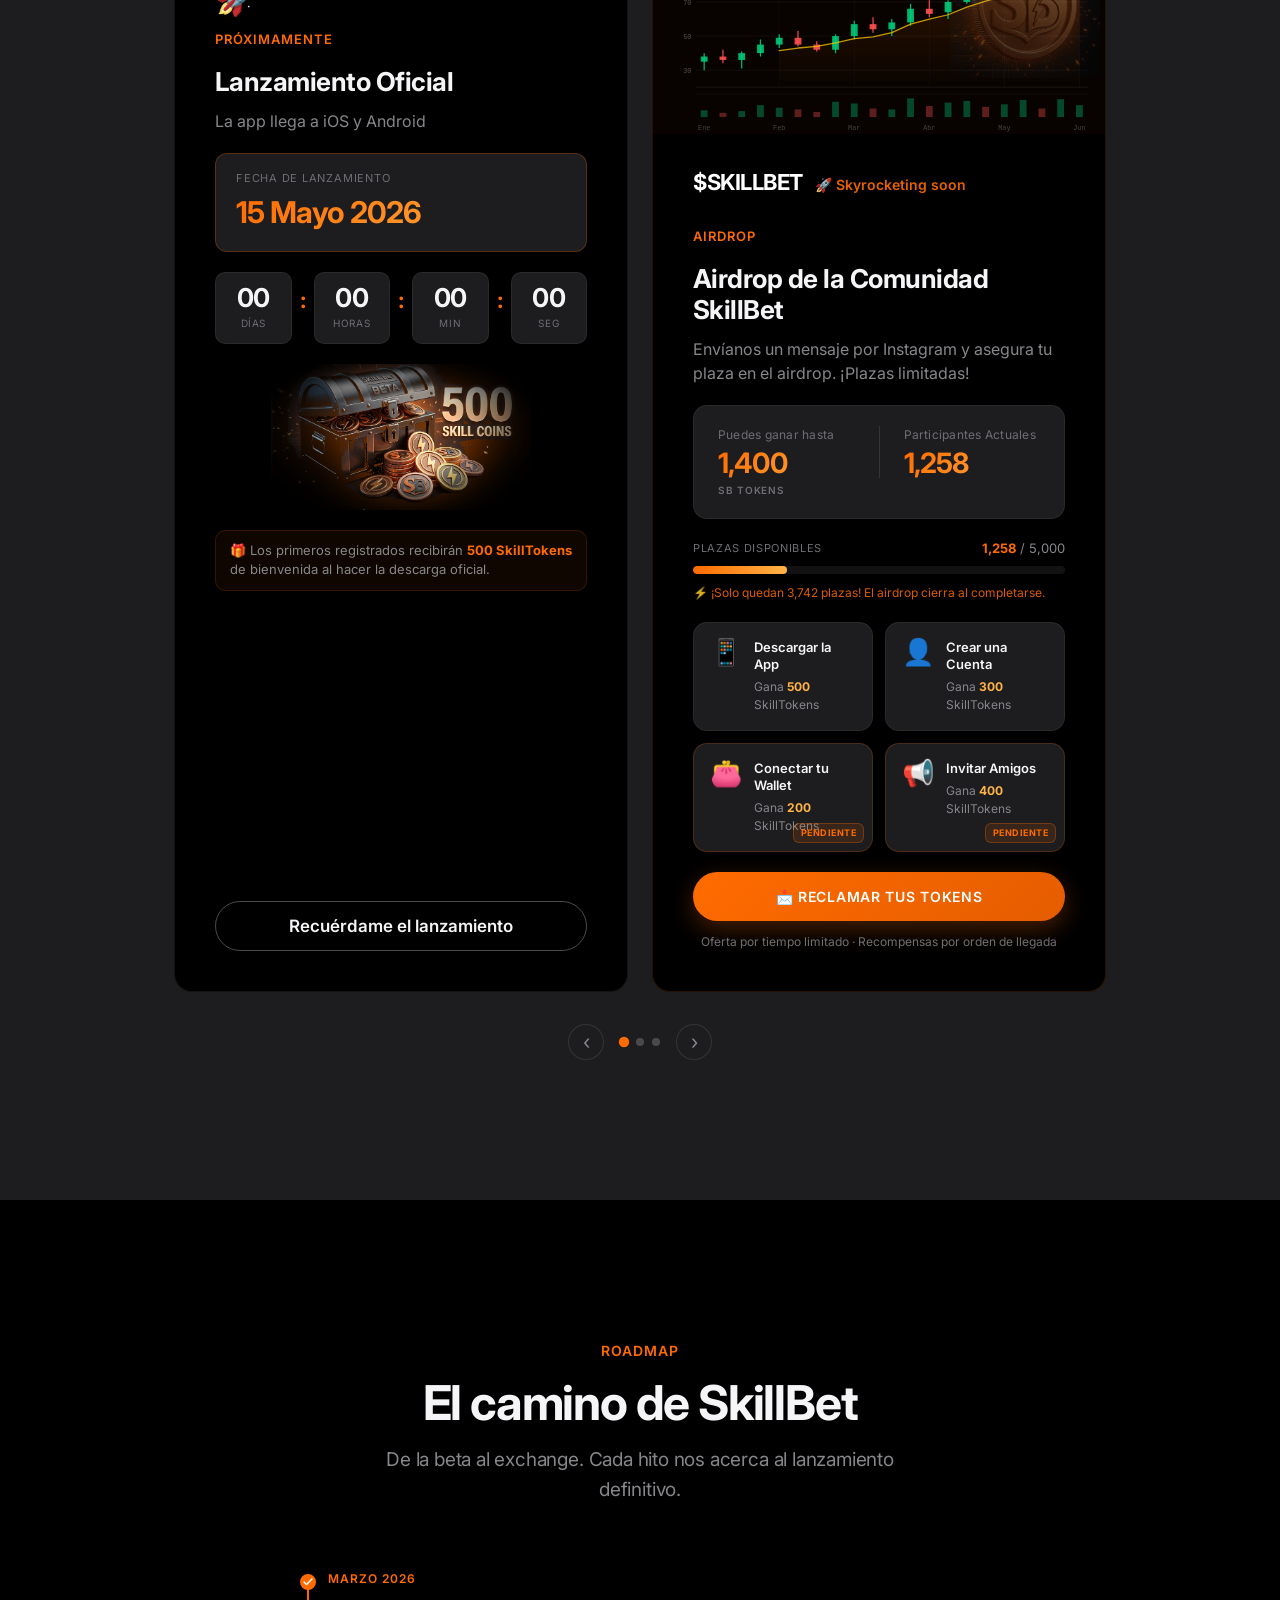
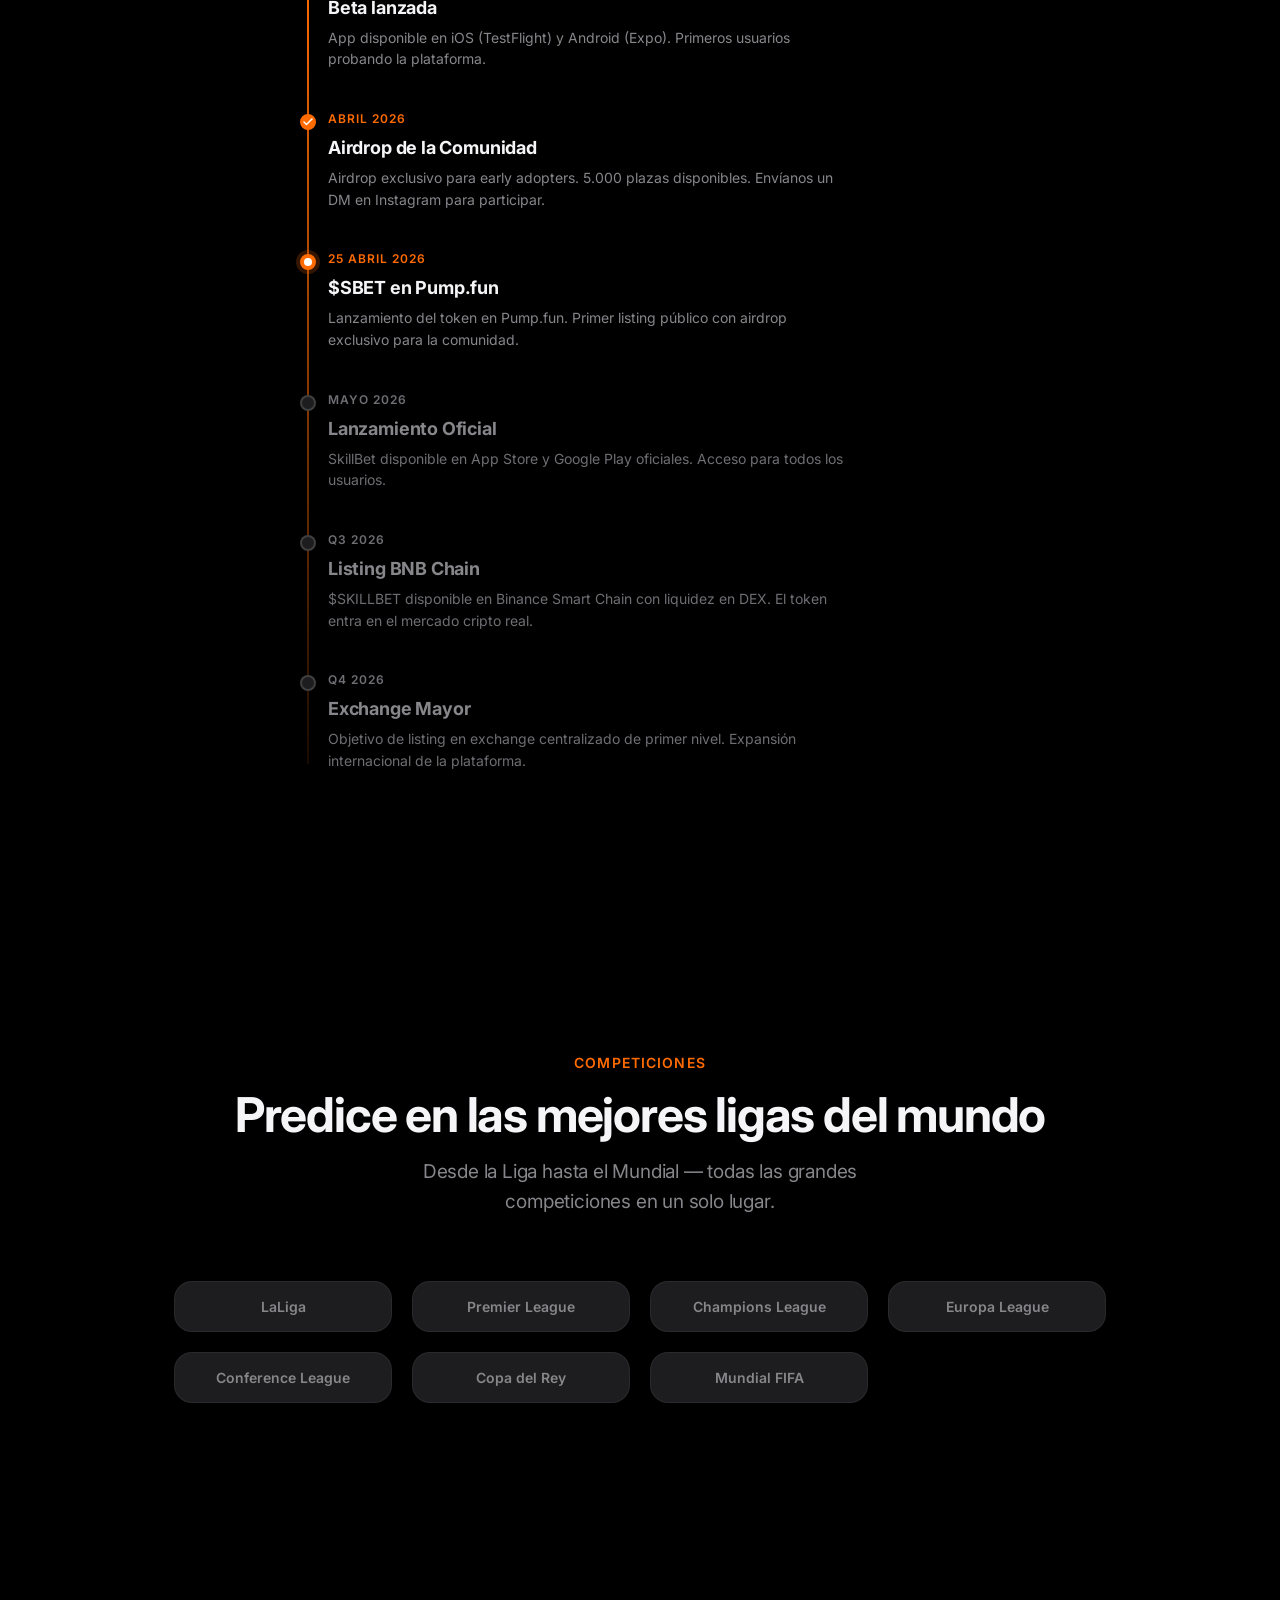
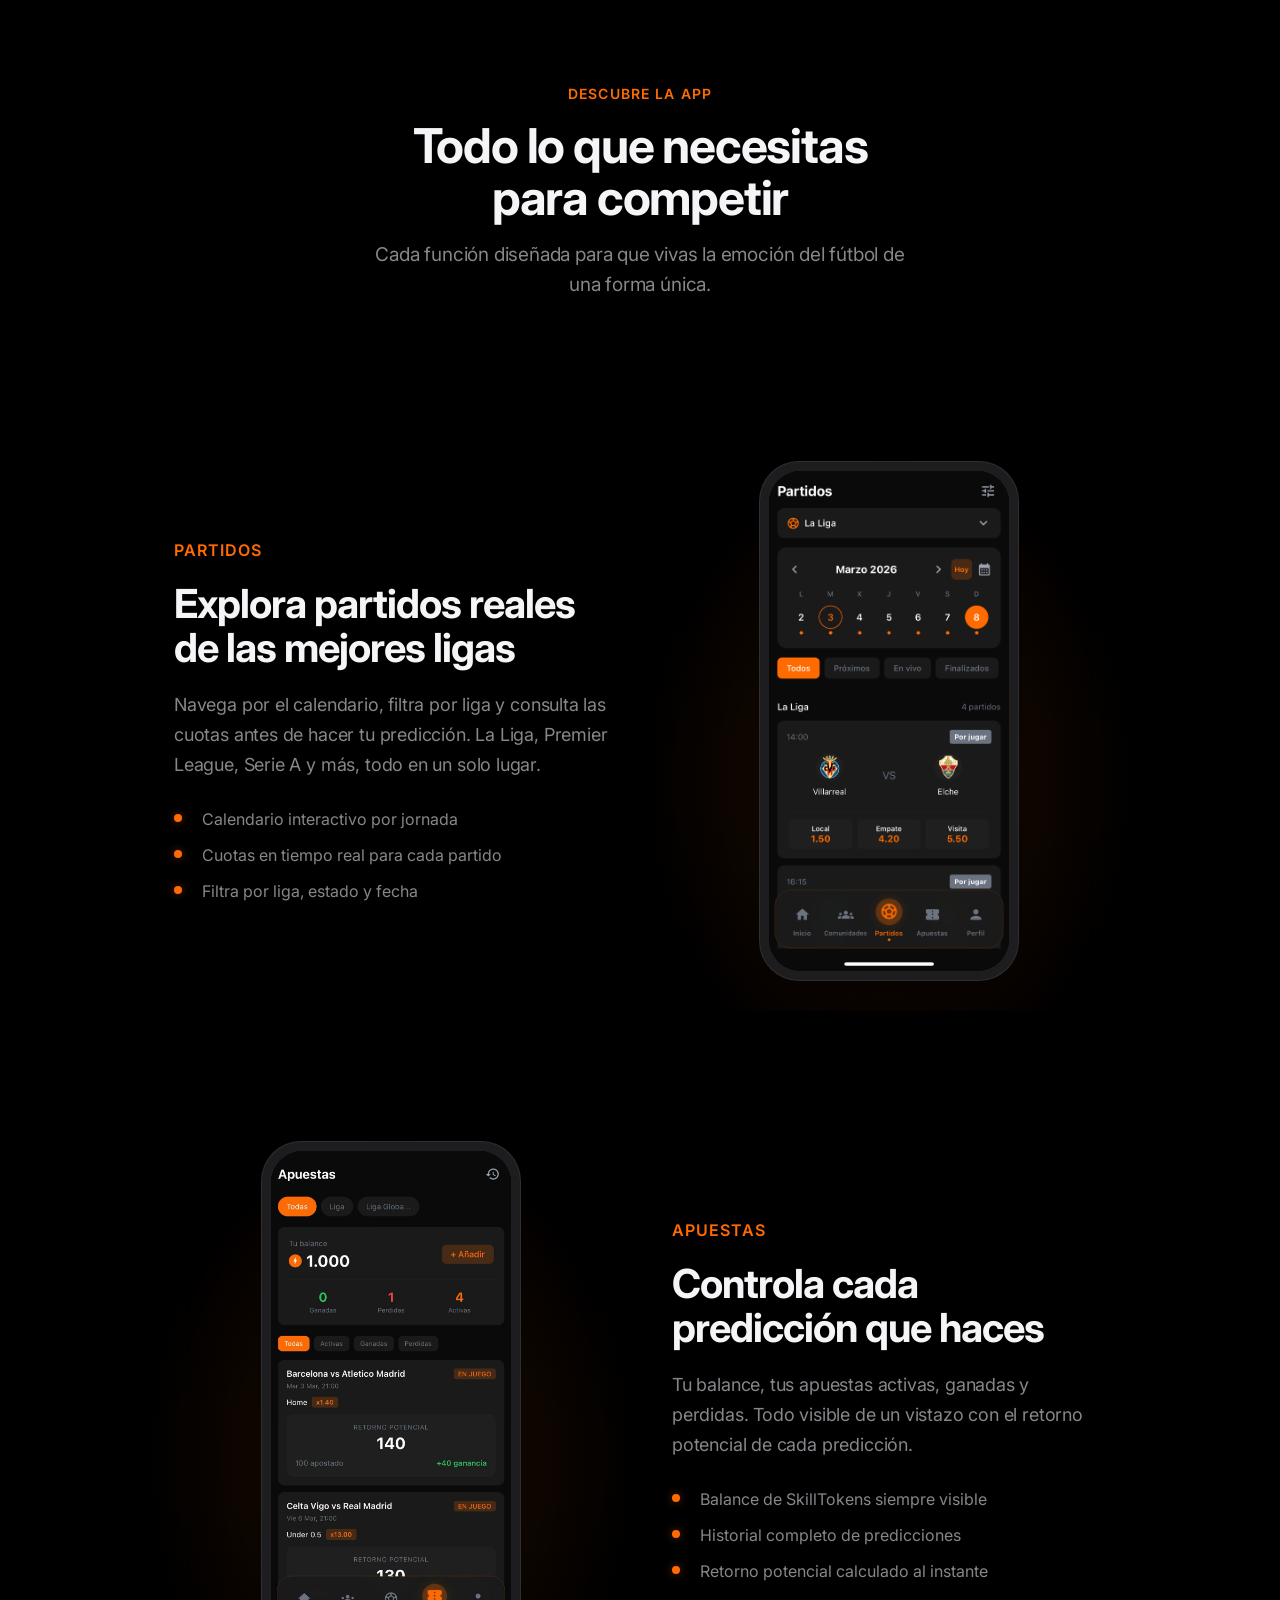
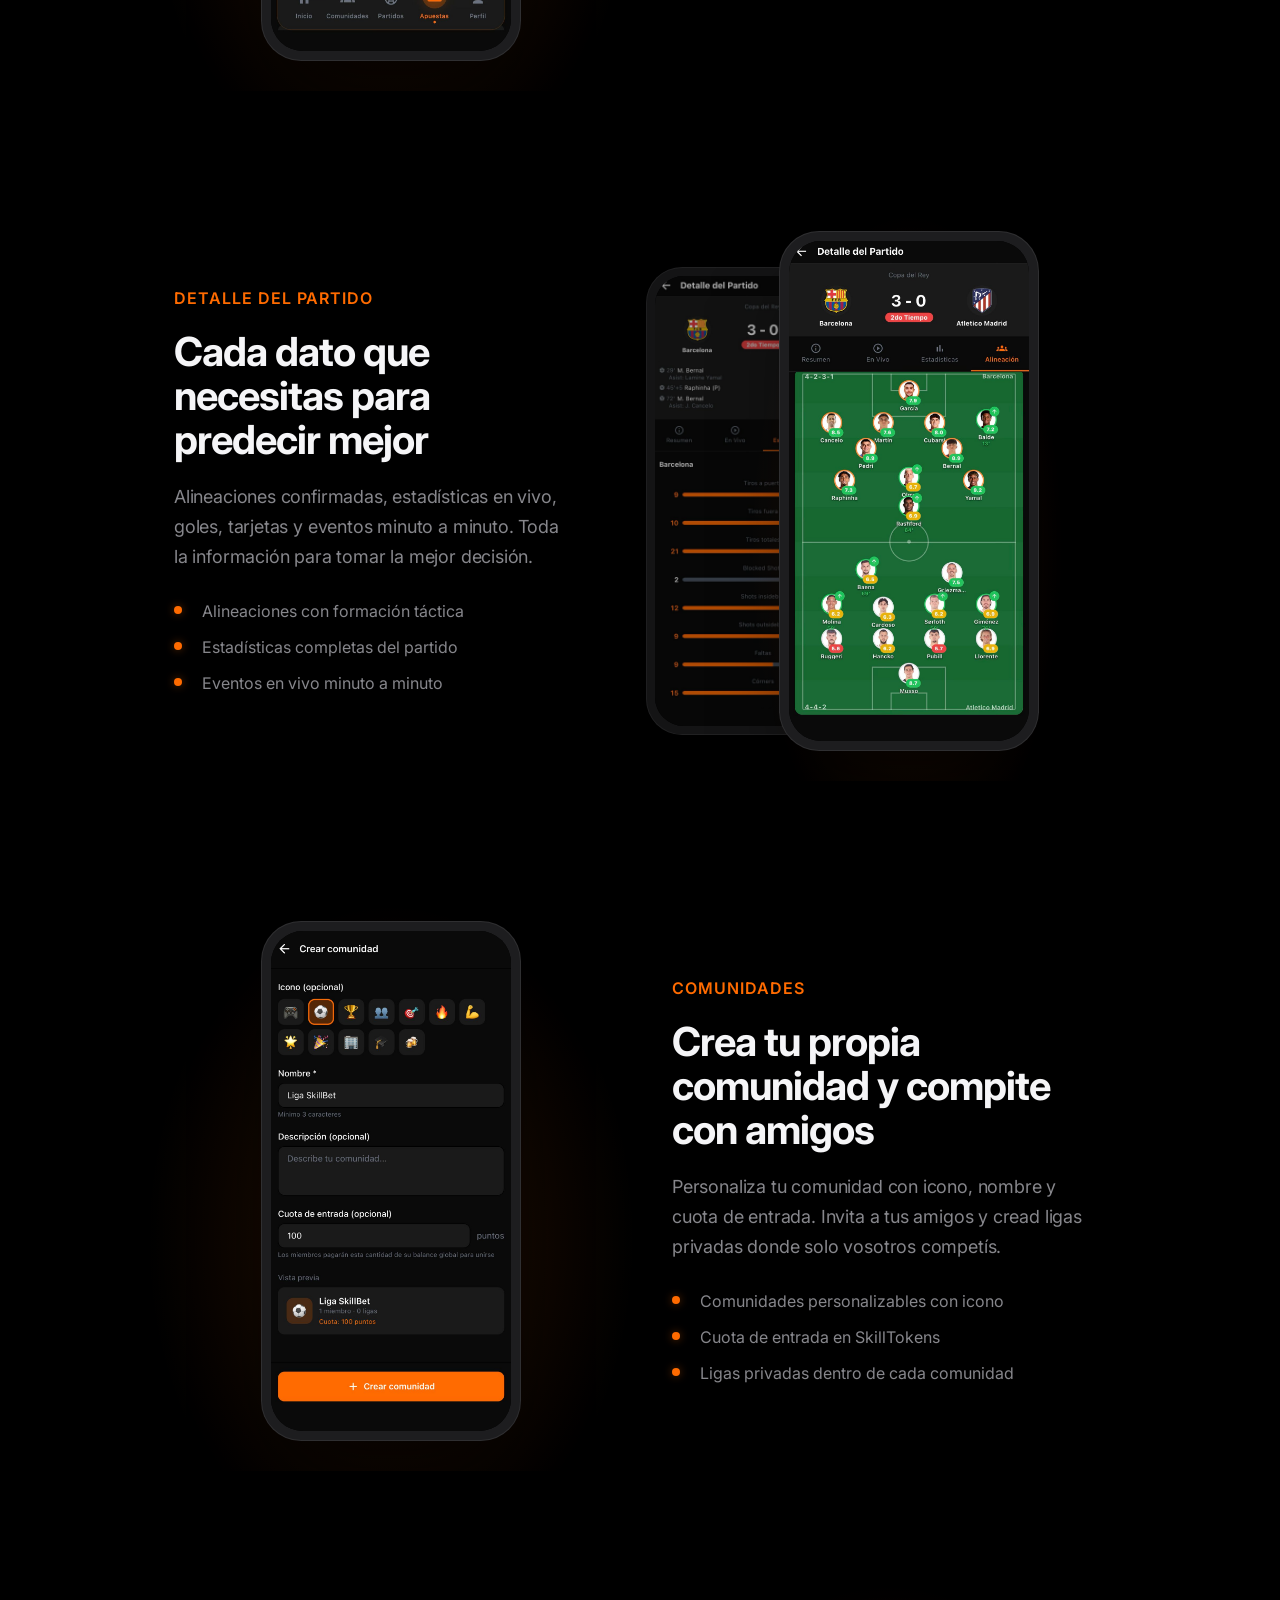
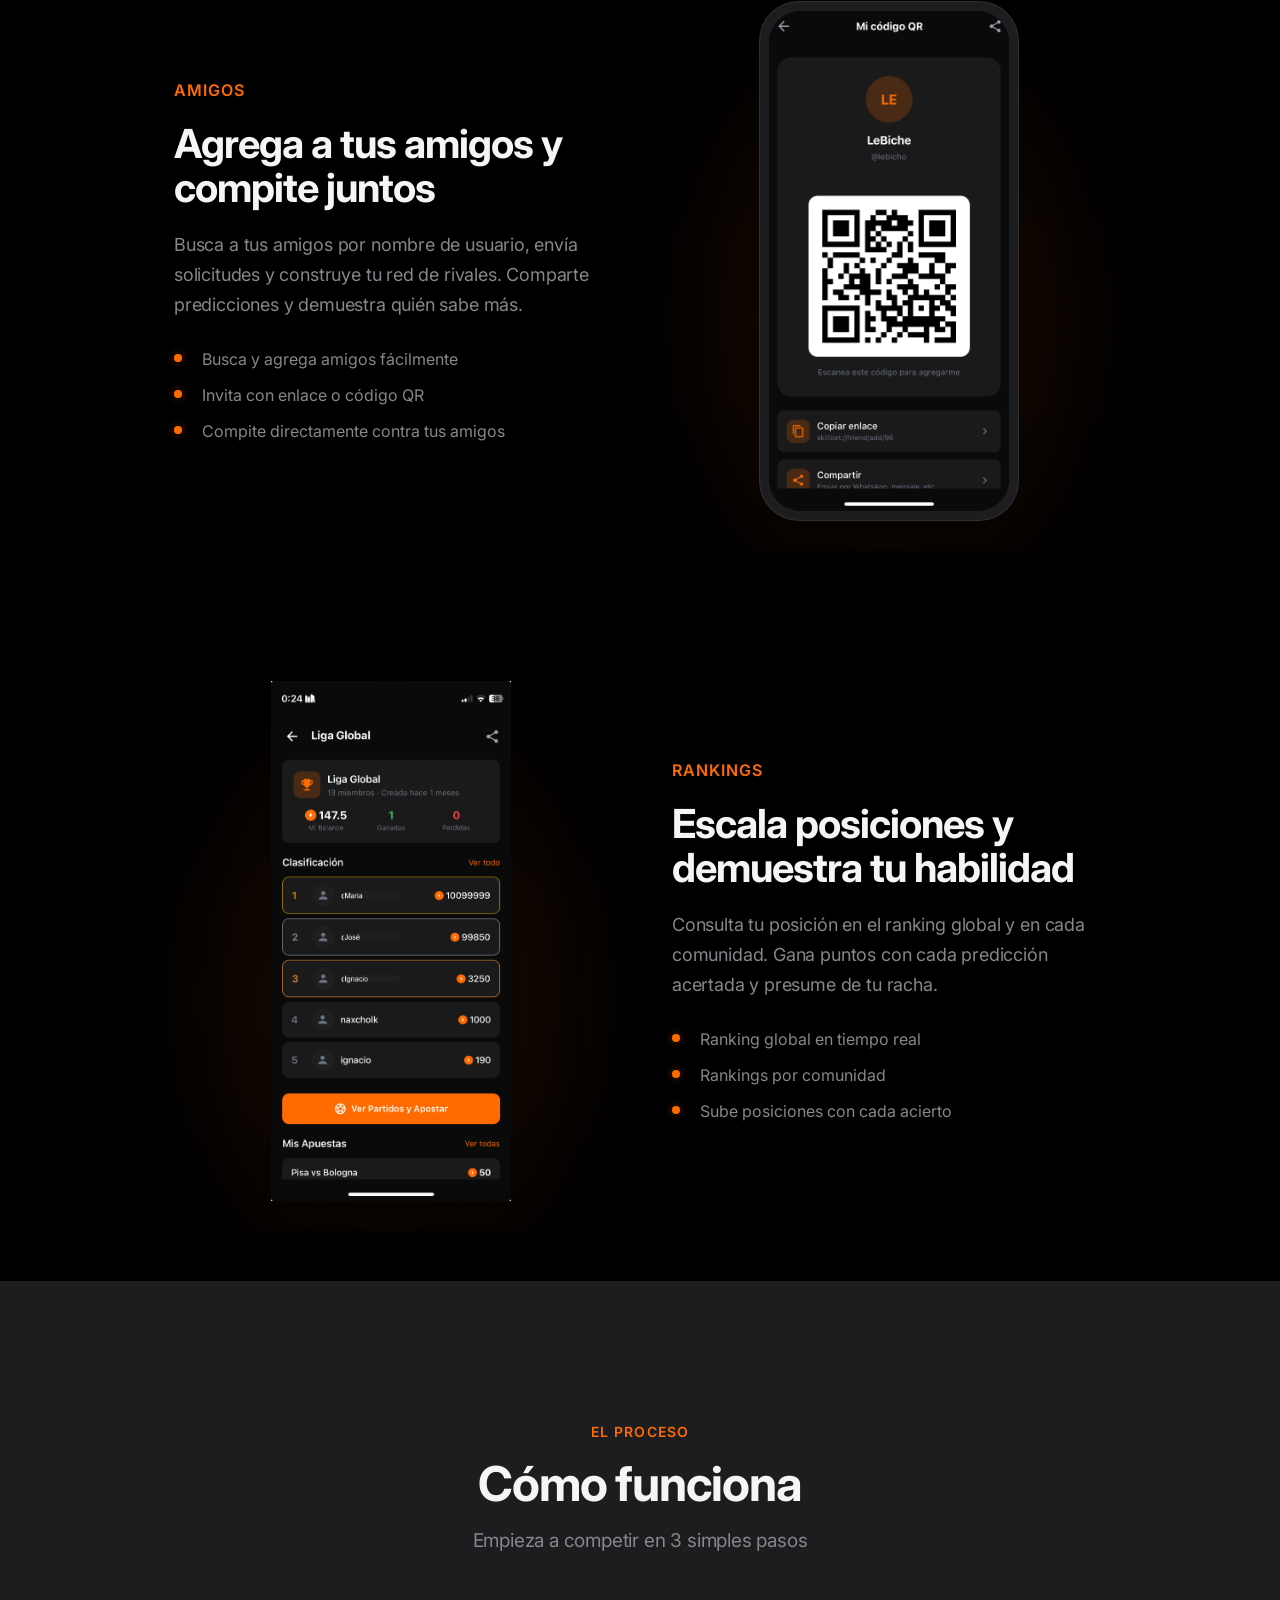
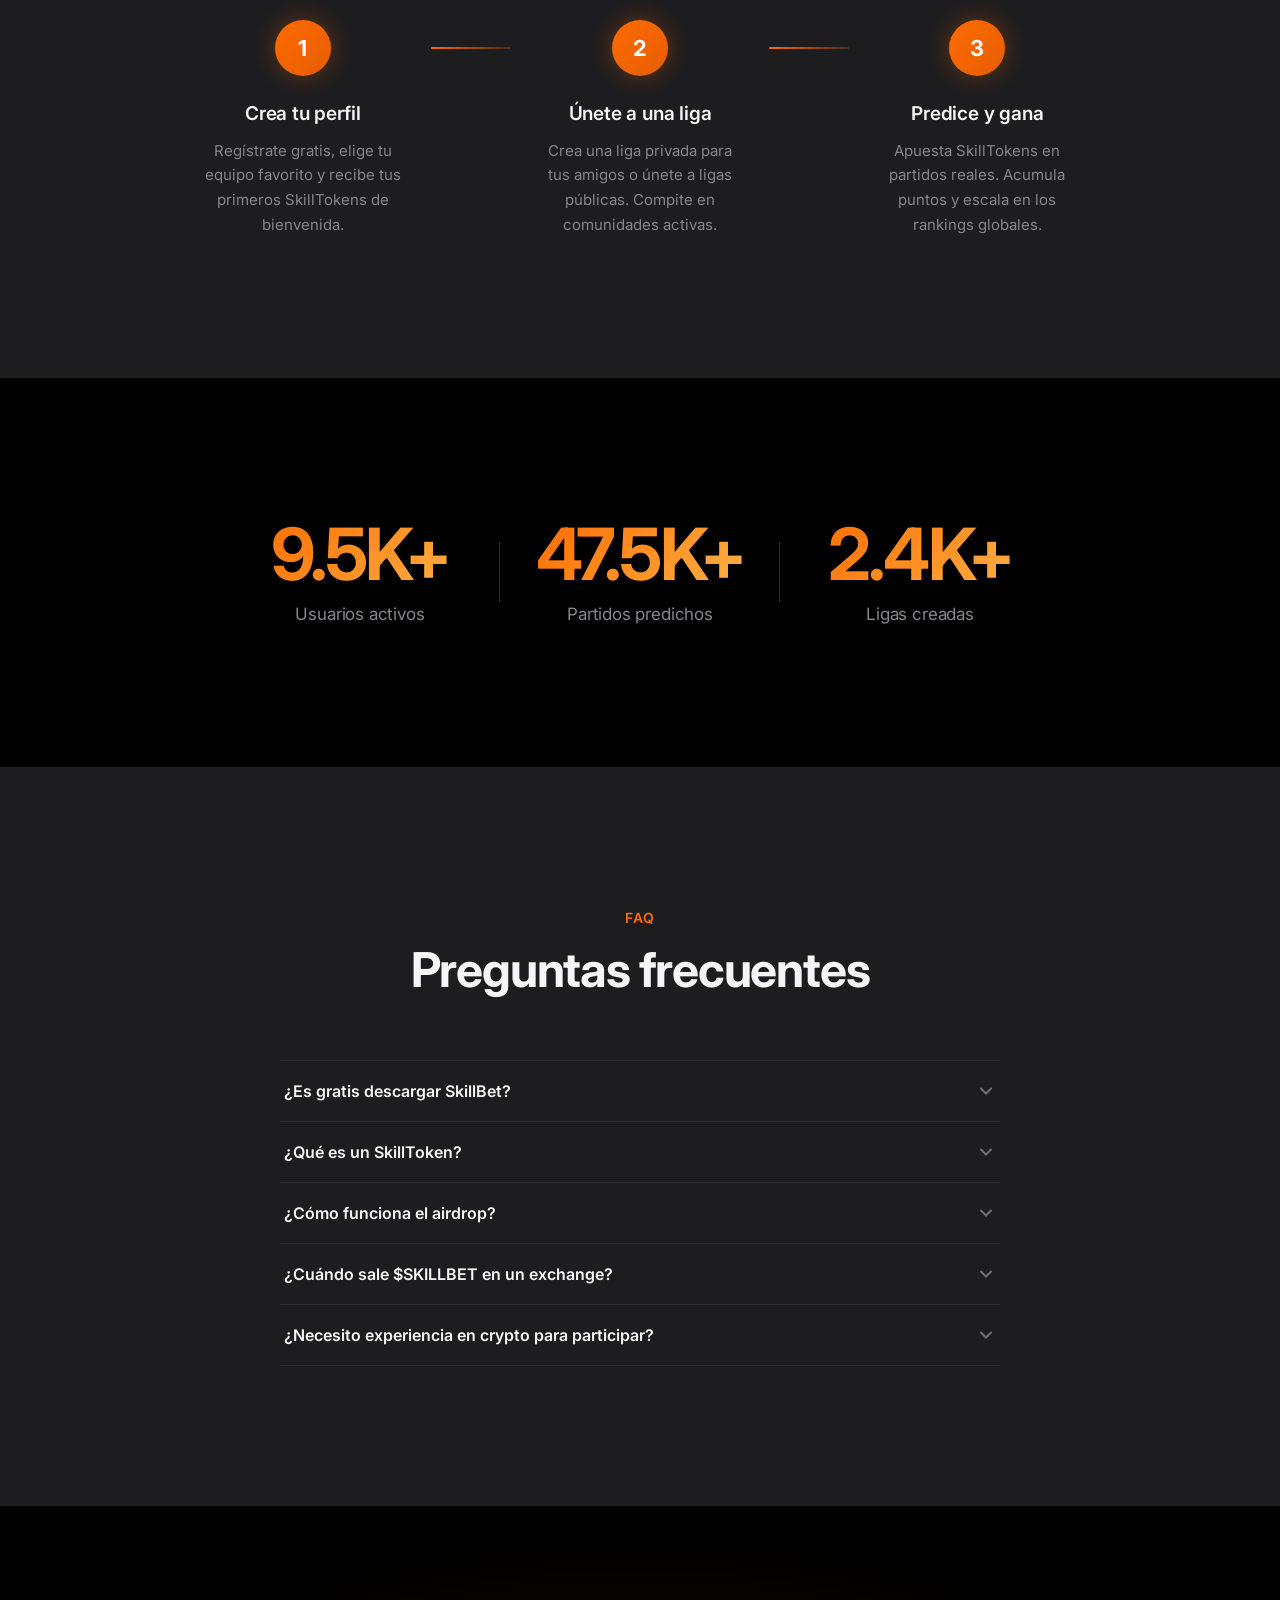
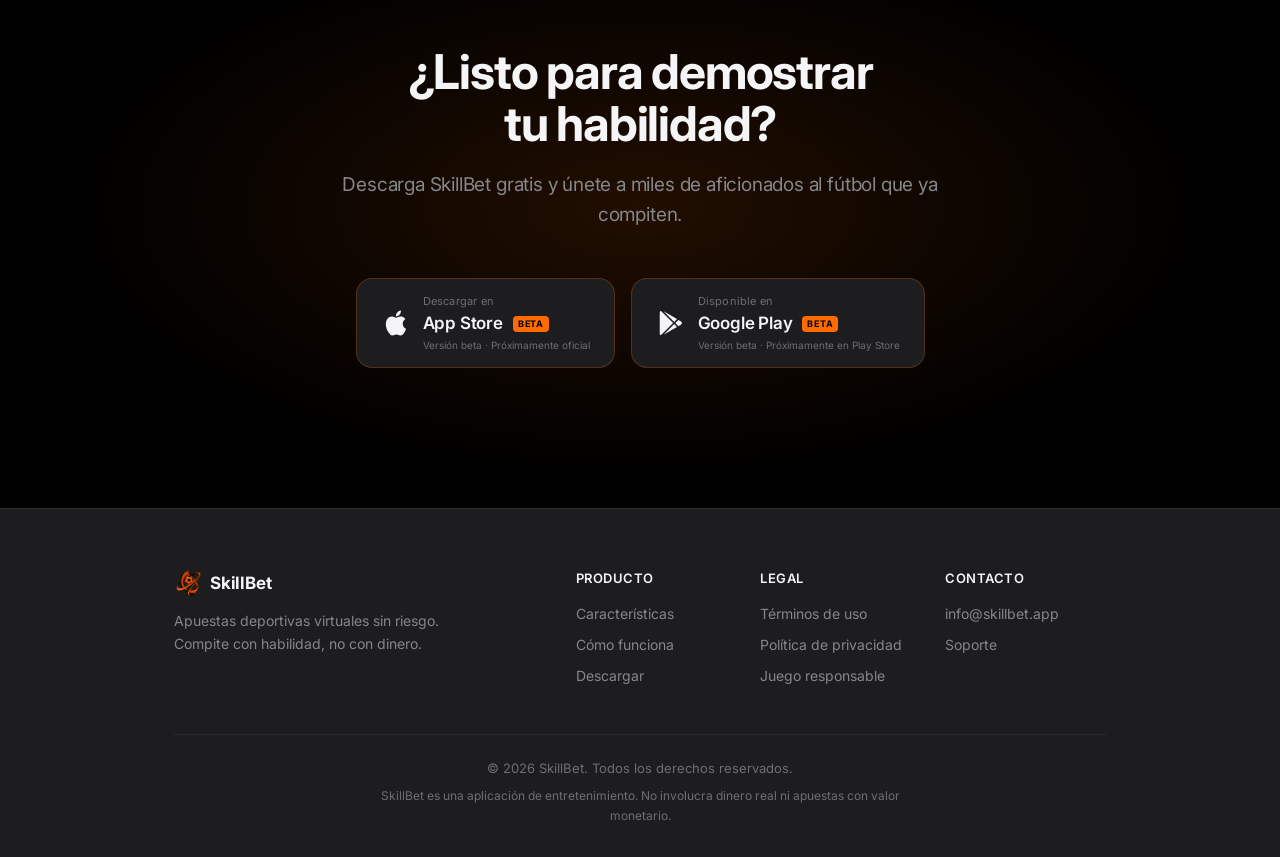
==== commit 45bb767c: "chore: move meme coin launch date to April 25, 2026" ====
--- a/index.html
+++ b/index.html
@@ -403,7 +403,7 @@
 
                     <div class="memecoin-launch-box">
                         <span class="memecoin-launch-label" data-i18n="meme_launch_label">Lanzamiento estimado</span>
-                        <span class="memecoin-launch-value" data-i18n="meme_launch_value">20 Abril 2026</span>
+                        <span class="memecoin-launch-value" data-i18n="meme_launch_value">25 Abril 2026</span>
                     </div>
 
                     <div class="memecoin-countdown launch-countdown">
@@ -495,7 +495,7 @@
                 <div class="roadmap-item roadmap-active">
                     <div class="roadmap-dot"><span class="roadmap-pulse"></span></div>
                     <div class="roadmap-content">
-                        <span class="roadmap-date" data-i18n="roadmap_date3">20 Abril 2026</span>
+                        <span class="roadmap-date" data-i18n="roadmap_date3">25 Abril 2026</span>
                         <h3 class="roadmap-title-item" data-i18n="roadmap_title3">$SBET en Pump.fun</h3>
                         <p class="roadmap-desc" data-i18n="roadmap_desc3">Lanzamiento del token en Pump.fun. Primer listing público con airdrop exclusivo para la comunidad.</p>
                     </div>
@@ -827,7 +827,7 @@
                         <svg class="faq-chevron" viewBox="0 0 24 24" fill="none" stroke="currentColor" stroke-width="2.5" stroke-linecap="round"><polyline points="6 9 12 15 18 9"/></svg>
                     </button>
                     <div class="faq-answer">
-                        <p data-i18n="faq_a4">El token $SBET llegará primero a Pump.fun en Abril 2026, seguido de su listing en Binance Smart Chain (BNB). Inscríbete al lanzamiento para recibir notificación el día exacto.</p>
+                        <p data-i18n="faq_a4">El token $SBET llegará primero a Pump.fun el 25 de Abril de 2026, seguido de su listing en Binance Smart Chain (BNB). Inscríbete al lanzamiento para recibir notificación el día exacto.</p>
                     </div>
                 </div>
 
@@ -1081,7 +1081,7 @@
                 roadmap_subtitle: 'De la beta al exchange. Cada hito nos acerca al lanzamiento definitivo.',
                 roadmap_date1: 'Marzo 2026',    roadmap_title1: 'Beta lanzada',           roadmap_desc1: 'App disponible en iOS (TestFlight) y Android (Expo). Primeros usuarios probando la plataforma.',
                 roadmap_date2: 'Abril 2026',   roadmap_title2: 'Airdrop de la Comunidad', roadmap_desc2: 'Airdrop exclusivo para early adopters. 5.000 plazas disponibles. Envíanos un DM en Instagram para participar.',
-                roadmap_date3: '20 Abril 2026',    roadmap_title3: '$SBET en Pump.fun',       roadmap_desc3: 'Lanzamiento del token en Pump.fun. Primer listing público con airdrop exclusivo para la comunidad.',
+                roadmap_date3: '25 Abril 2026',    roadmap_title3: '$SBET en Pump.fun',       roadmap_desc3: 'Lanzamiento del token en Pump.fun. Primer listing público con airdrop exclusivo para la comunidad.',
                 roadmap_date4: 'Mayo 2026',     roadmap_title4: 'Lanzamiento Oficial',     roadmap_desc4: 'SkillBet disponible en App Store y Google Play oficiales. Acceso para todos los usuarios.',
                 roadmap_date5: 'Q3 2026',       roadmap_title5: 'Listing BNB Chain',       roadmap_desc5: '$SKILLBET disponible en Binance Smart Chain con liquidez en DEX. El token entra en el mercado cripto real.',
                 roadmap_date6: 'Q4 2026',       roadmap_title6: 'Exchange Mayor',          roadmap_desc6: 'Objetivo de listing en exchange centralizado de primer nivel. Expansión internacional de la plataforma.',
@@ -1098,7 +1098,7 @@
                 faq_q3: '¿Cómo funciona el airdrop?',
                 faq_a3: 'Descarga la app, crea tu cuenta y conecta tu wallet para participar. Por cada acción completada —descarga, registro, invitar amigos— recibes SkillTokens gratis. Las plazas son limitadas a 5,000 participantes.',
                 faq_q4: '¿Cuándo sale $SKILLBET en un exchange?',
-                faq_a4: 'El token $SBET llegará primero a Pump.fun en Abril 2026, seguido de su listing en Binance Smart Chain (BNB). Inscríbete al lanzamiento para recibir notificación el día exacto.',
+                faq_a4: 'El token $SBET llegará primero a Pump.fun el 25 de Abril de 2026, seguido de su listing en Binance Smart Chain (BNB). Inscríbete al lanzamiento para recibir notificación el día exacto.',
                 faq_q5: '¿Necesito experiencia en crypto para participar?',
                 faq_a5: 'No. Puedes usar SkillBet y ganar tokens sin saber nada de crypto. Para conectar tu wallet y participar en el airdrop sí necesitarás una wallet como MetaMask o Trust Wallet, pero es un proceso sencillo de 2 minutos.',
                 // Meme coin card
@@ -1106,7 +1106,7 @@
                 meme_title:             '$SBET llega a Pump.fun',
                 meme_subtitle:          'La meme coin oficial del ecosistema SkillBet. Lanzamiento con airdrop exclusivo para la comunidad.',
                 meme_launch_label:      'Lanzamiento estimado',
-                meme_launch_value:      '20 Abril 2026',
+                meme_launch_value:      '25 Abril 2026',
                 meme_feat1:             'Airdrop exclusivo para la comunidad SkillBet',
                 meme_feat2:             'Listing en Pump.fun desde el primer día',
                 meme_feat3:             'Bonus especial para early holders',
@@ -1272,7 +1272,7 @@
                 roadmap_subtitle: 'From beta to exchange. Every milestone brings us closer to the full launch.',
                 roadmap_date1: 'March 2026',  roadmap_title1: 'Beta launched',          roadmap_desc1: 'App available on iOS (TestFlight) and Android (Expo). First users testing the platform.',
                 roadmap_date2: 'April 2026',   roadmap_title2: 'Community Airdrop',      roadmap_desc2: 'Exclusive airdrop for early adopters. 5,000 spots available. DM us on Instagram to participate.',
-                roadmap_date3: 'April 20, 2026',  roadmap_title3: '$SBET on Pump.fun',      roadmap_desc3: 'Token launch on Pump.fun. First public listing with an exclusive airdrop for the community.',
+                roadmap_date3: 'April 25, 2026',  roadmap_title3: '$SBET on Pump.fun',      roadmap_desc3: 'Token launch on Pump.fun. First public listing with an exclusive airdrop for the community.',
                 roadmap_date4: 'May 2026',    roadmap_title4: 'Official Launch',         roadmap_desc4: 'SkillBet available on the official App Store and Google Play. Open access for all users.',
                 roadmap_date5: 'Q3 2026',     roadmap_title5: 'BNB Chain Listing',      roadmap_desc5: '$SKILLBET available on Binance Smart Chain with DEX liquidity. The token enters the real crypto market.',
                 roadmap_date6: 'Q4 2026',     roadmap_title6: 'Major Exchange',         roadmap_desc6: 'Target listing on a top-tier centralized exchange. International expansion of the platform.',
@@ -1289,7 +1289,7 @@
                 faq_q3: 'How does the airdrop work?',
                 faq_a3: 'Download the app, create your account and connect your wallet to participate. For each completed action — download, sign-up, inviting friends — you receive free SkillTokens. Spots are limited to 5,000 participants.',
                 faq_q4: 'When does $SKILLBET list on an exchange?',
-                faq_a4: 'The $SBET token will launch first on Pump.fun in April 2026, followed by a listing on Binance Smart Chain (BNB). Sign up for launch notifications to get notified on the exact day.',
+                faq_a4: 'The $SBET token will launch first on Pump.fun on April 25, 2026, followed by a listing on Binance Smart Chain (BNB). Sign up for launch notifications to get notified on the exact day.',
                 faq_q5: 'Do I need crypto experience to participate?',
                 faq_a5: 'No. You can use SkillBet and earn tokens without any crypto knowledge. To connect your wallet and join the airdrop you\'ll need a wallet like MetaMask or Trust Wallet — it\'s a simple 2-minute setup.',
                 // Meme coin card
@@ -1297,7 +1297,7 @@
                 meme_title:             '$SBET arrives on Pump.fun',
                 meme_subtitle:          'The official meme coin of the SkillBet ecosystem. Launching with an exclusive airdrop for the community.',
                 meme_launch_label:      'Estimated launch',
-                meme_launch_value:      'April 20, 2026',
+                meme_launch_value:      'April 25, 2026',
                 meme_feat1:             'Exclusive airdrop for SkillBet community',
                 meme_feat2:             'Listing on Pump.fun from day one',
                 meme_feat3:             'Special bonus for early holders',
@@ -1383,7 +1383,7 @@
 
         // ── Countdown to $SBET meme coin launch ──────────────────
         (function () {
-            var MEME_DATE = new Date('2026-04-20T00:00:00').getTime();
+            var MEME_DATE = new Date('2026-04-25T00:00:00').getTime();
             function pad(n) { return n < 10 ? '0' + n : n; }
             function set(id, val) { var el = document.getElementById(id); if (el) el.textContent = val; }
             function tick() {
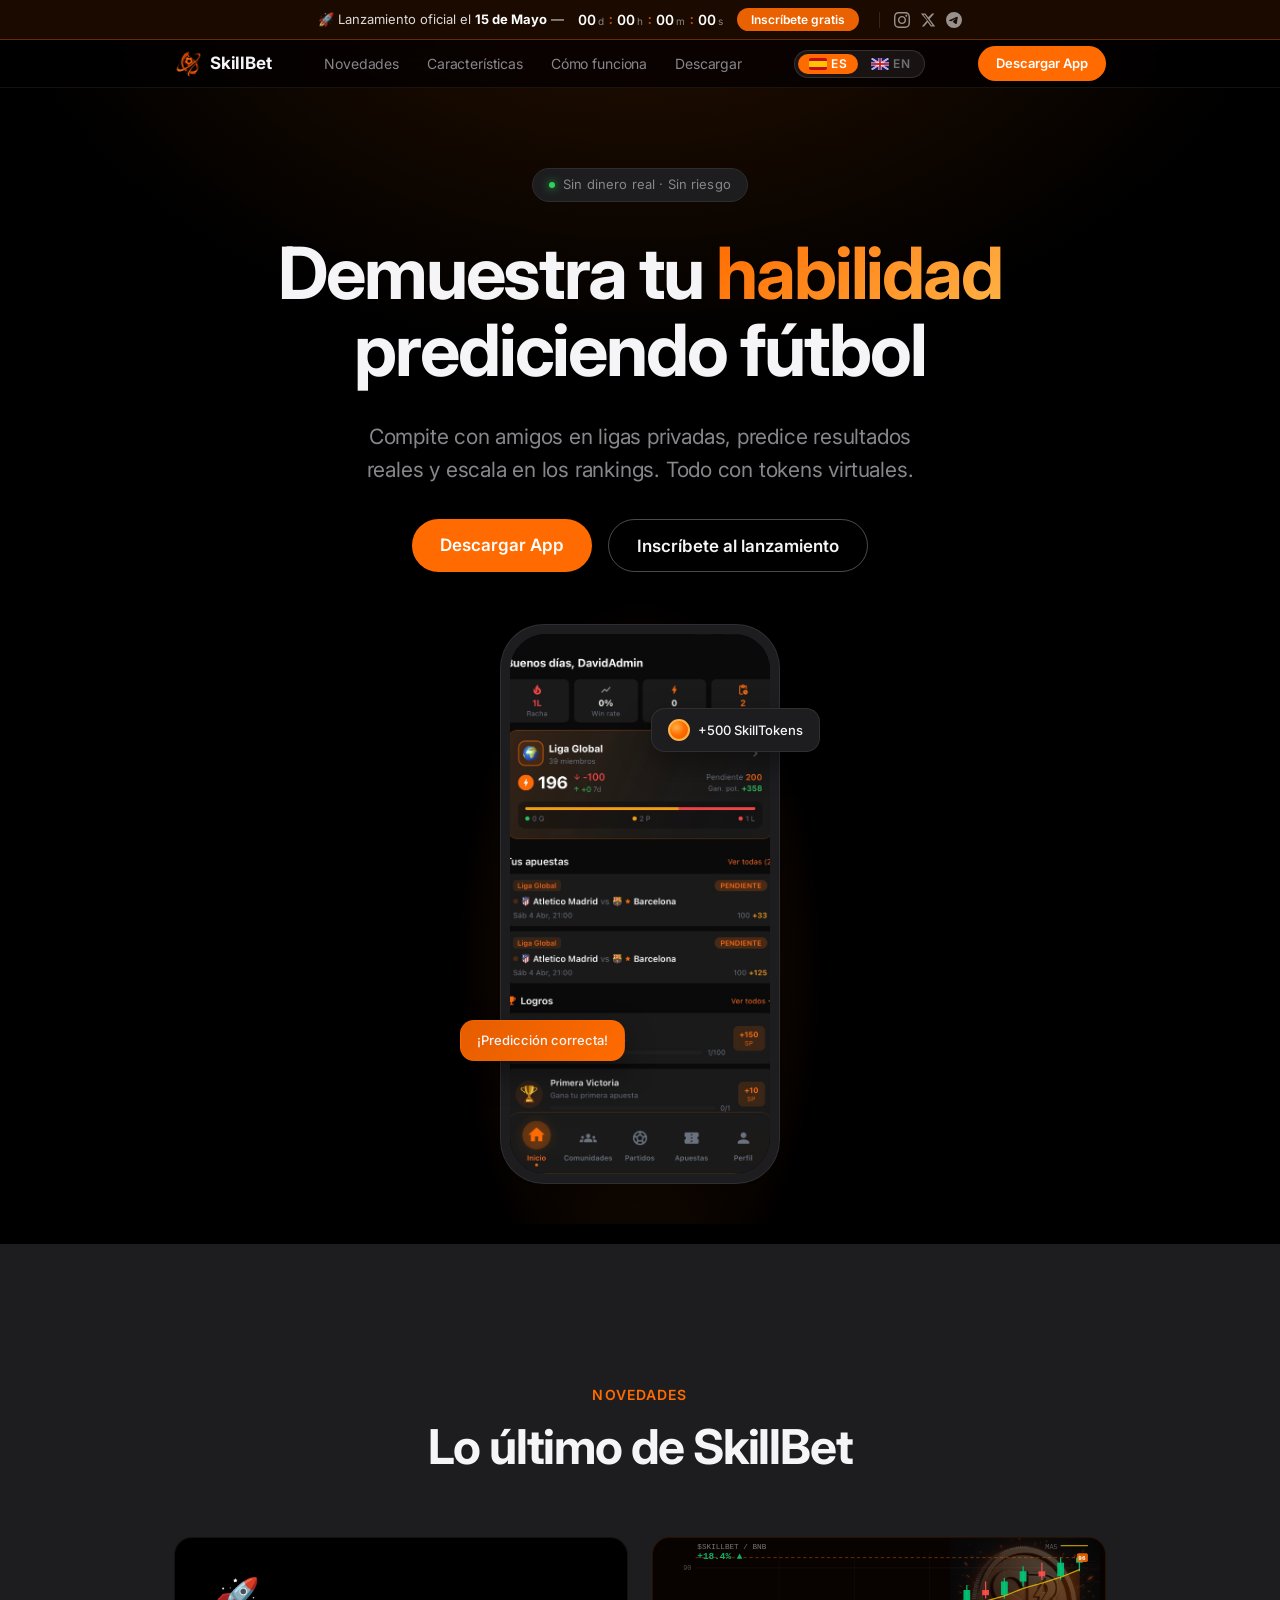
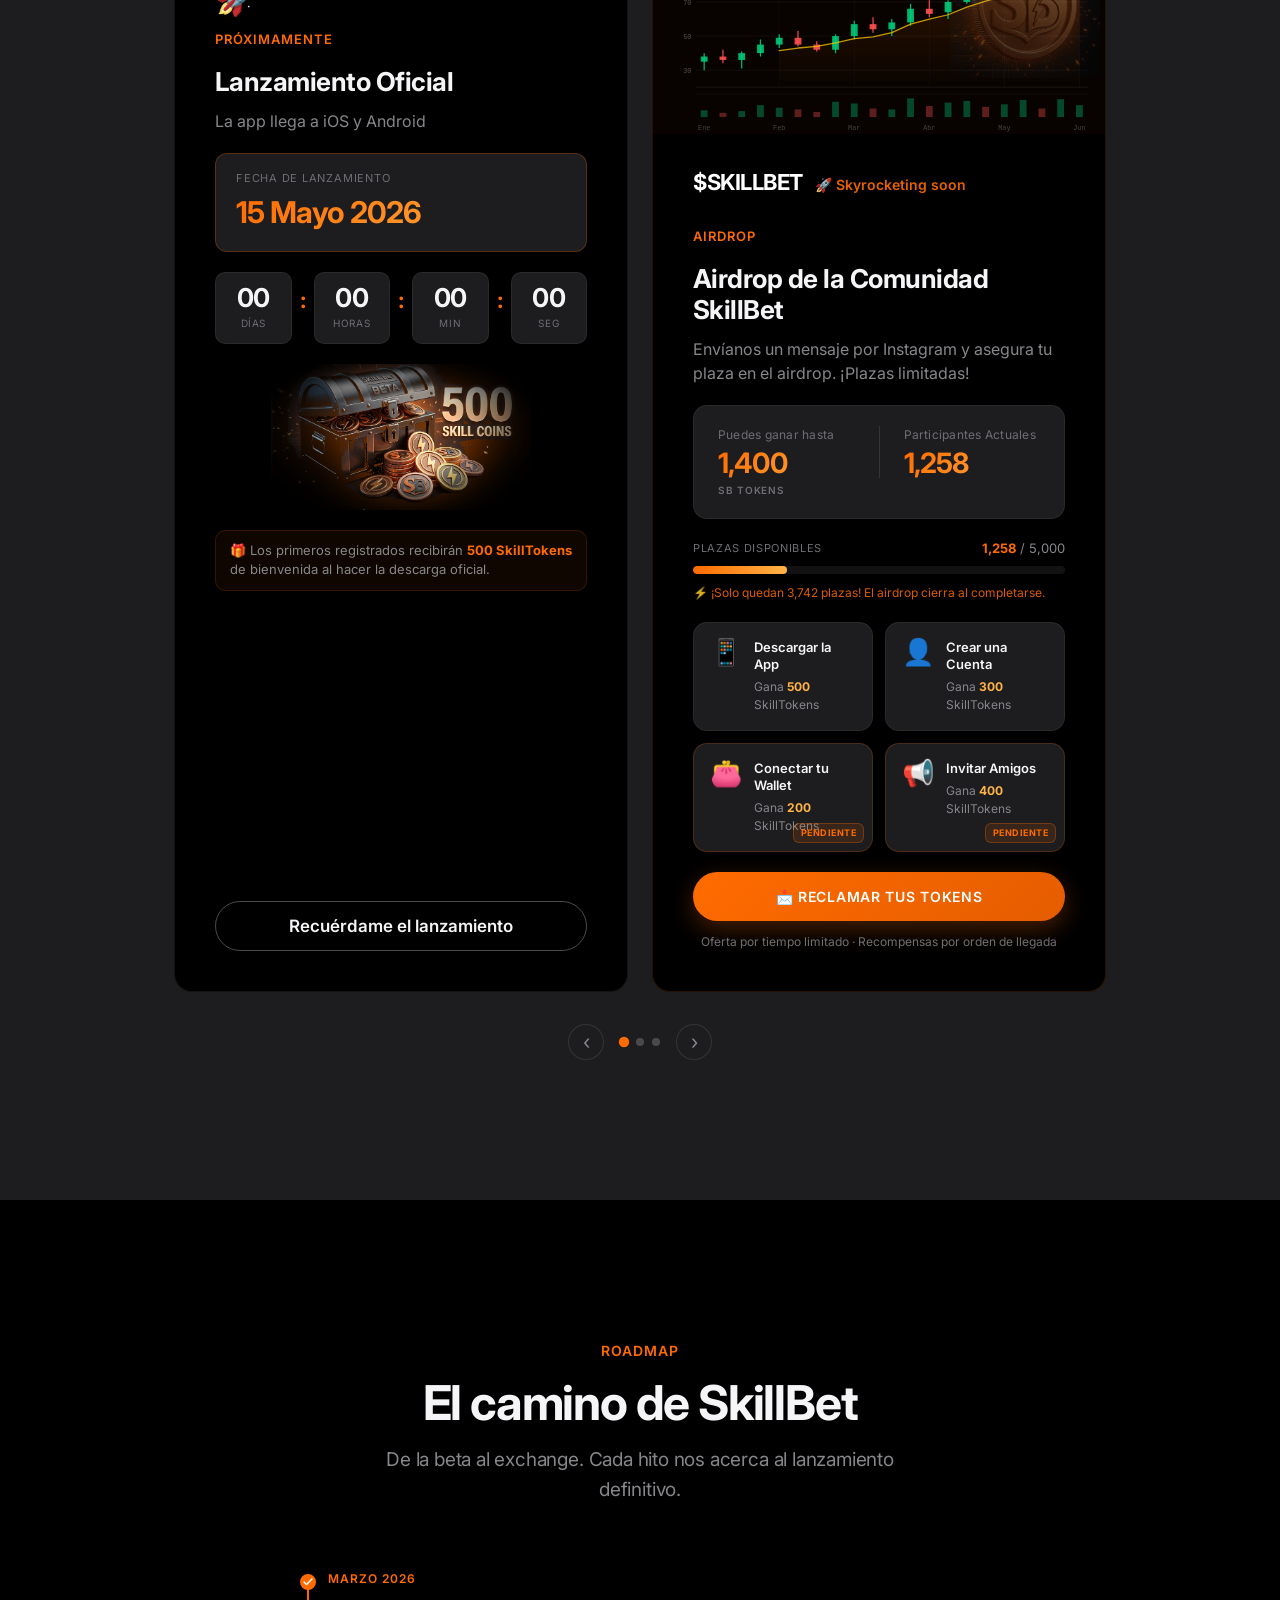
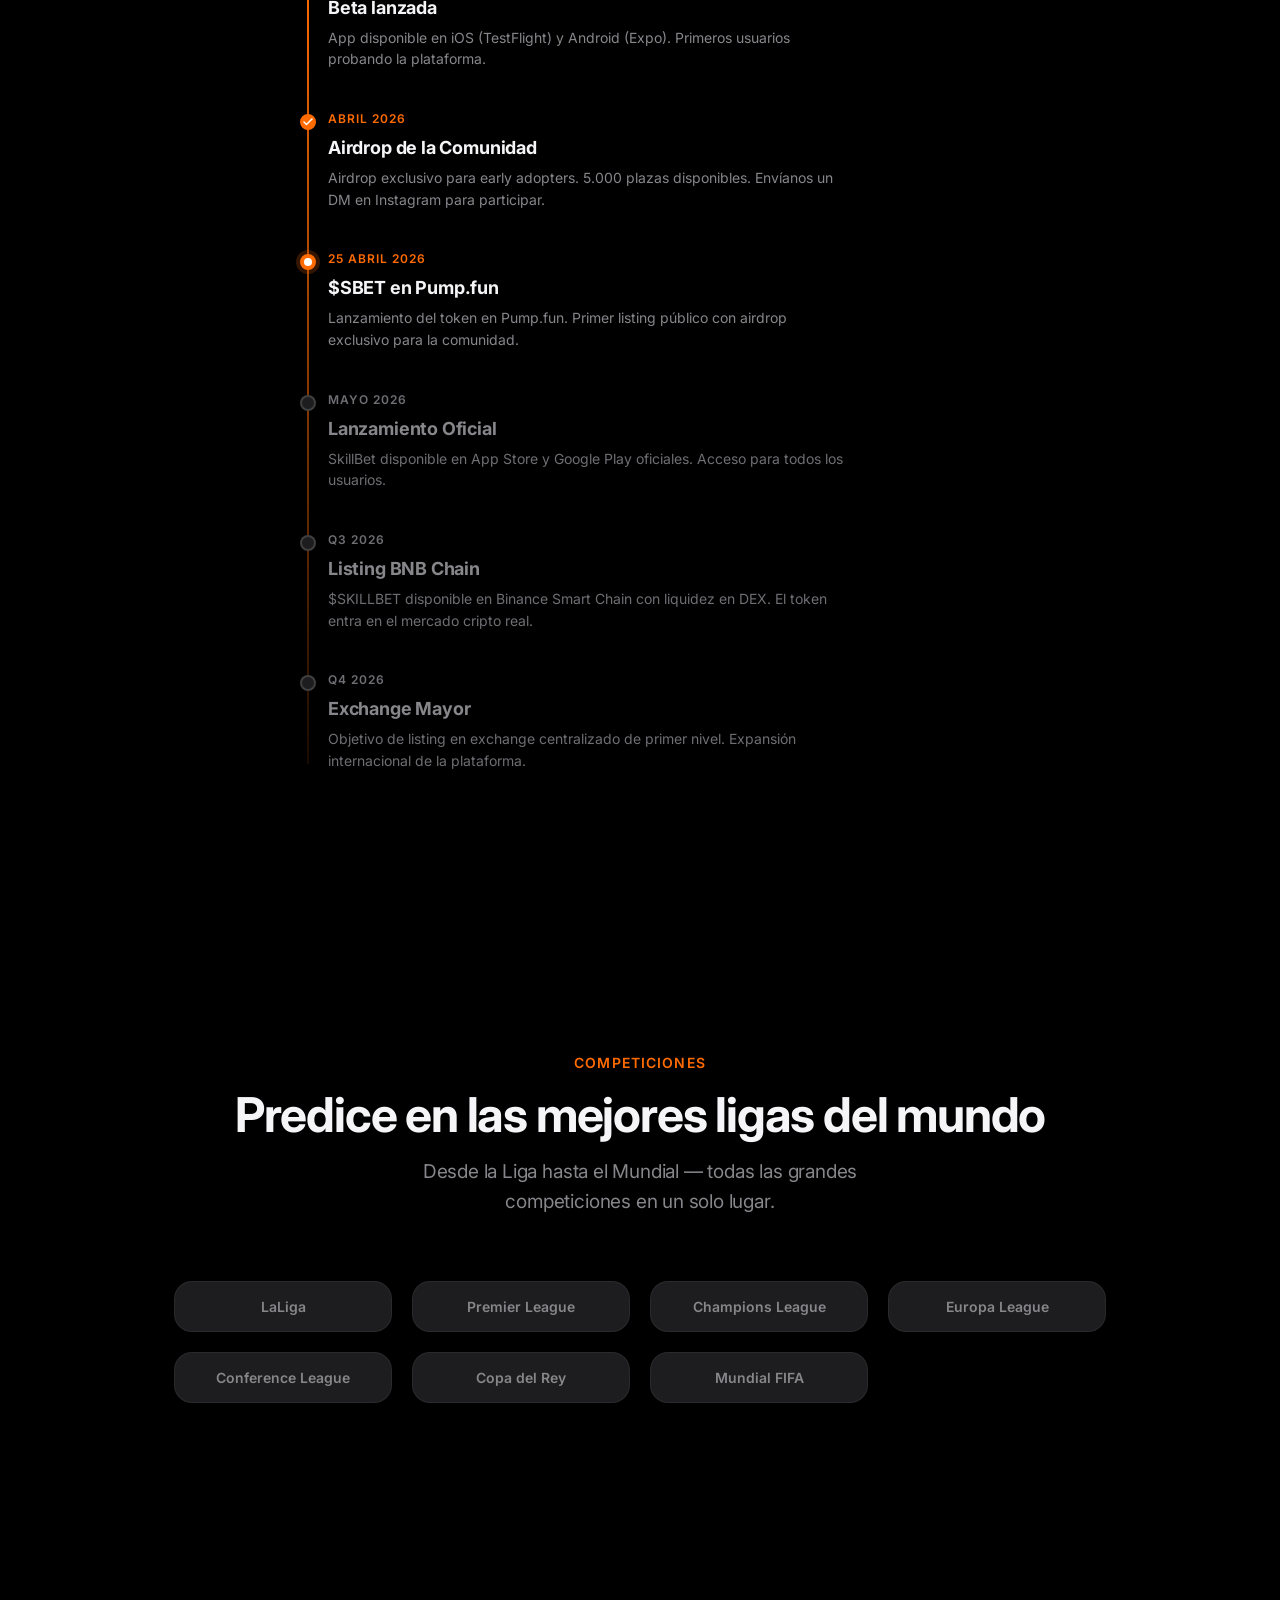
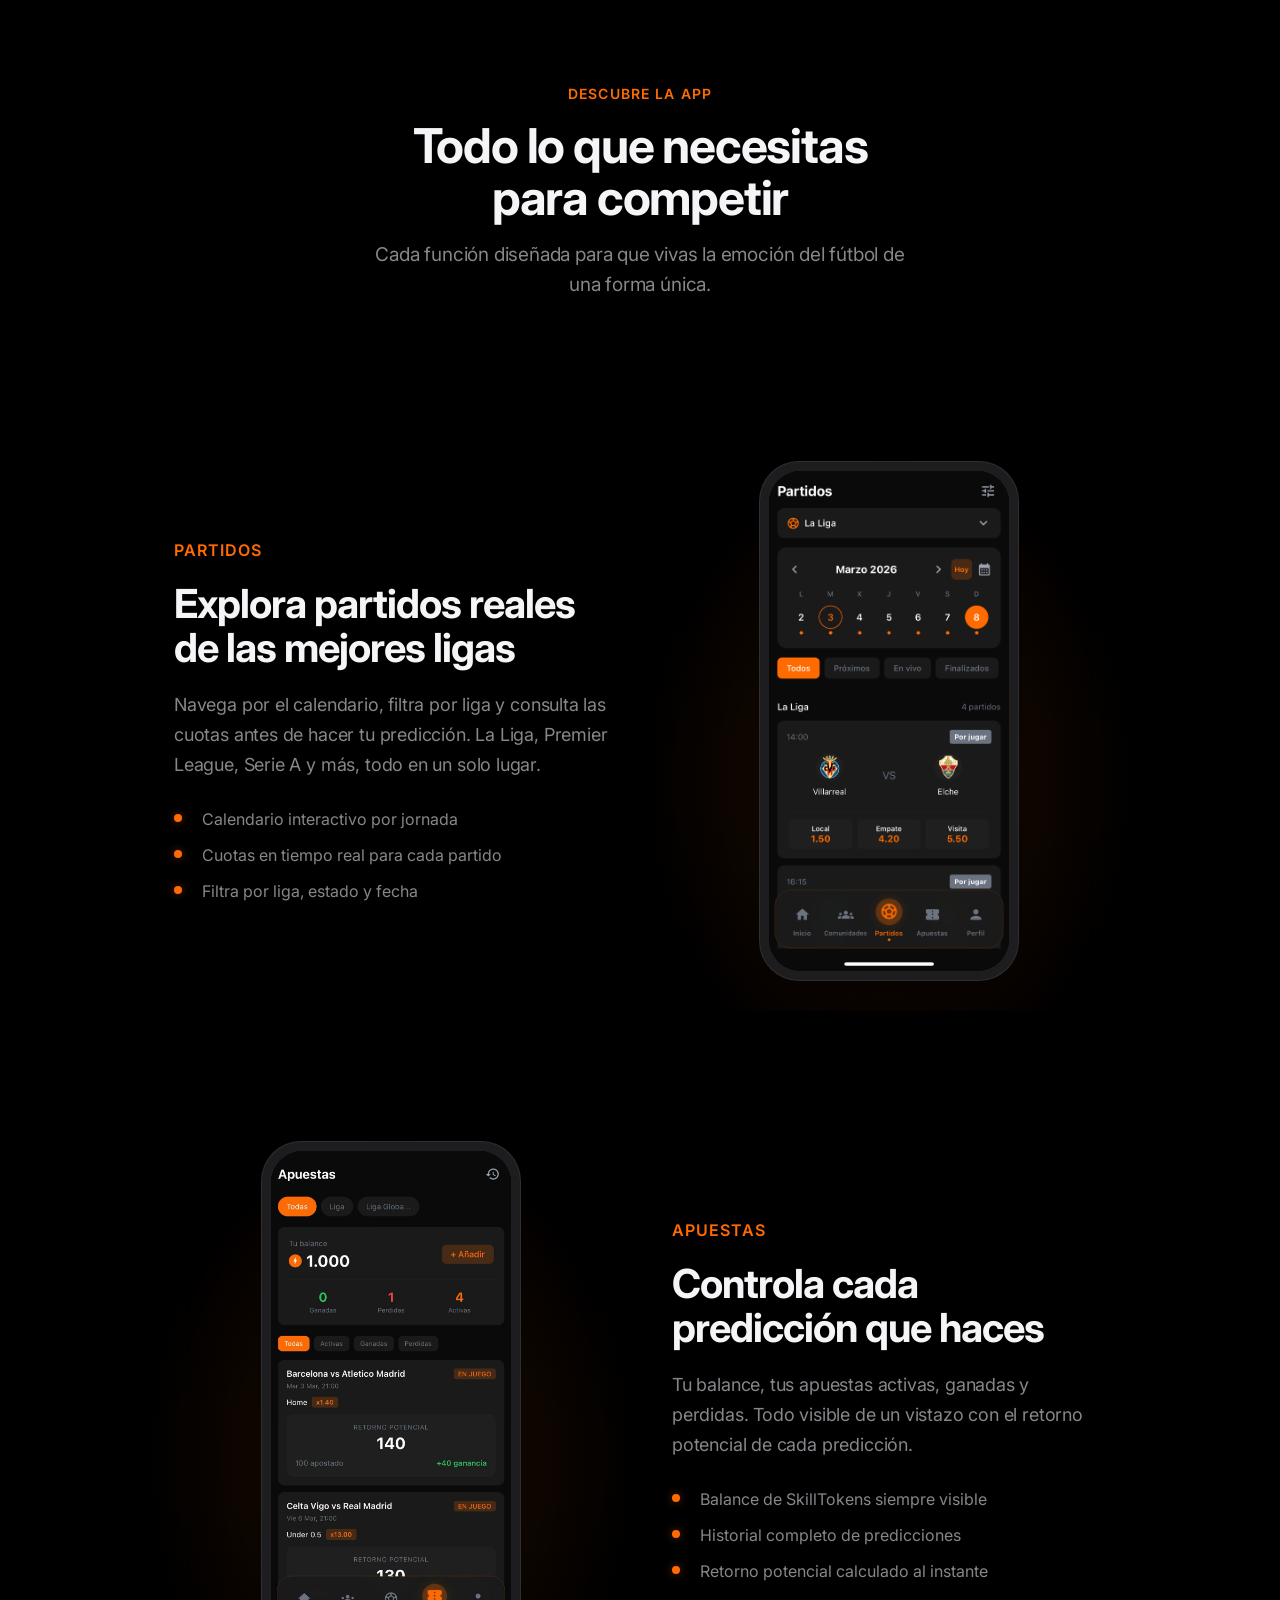
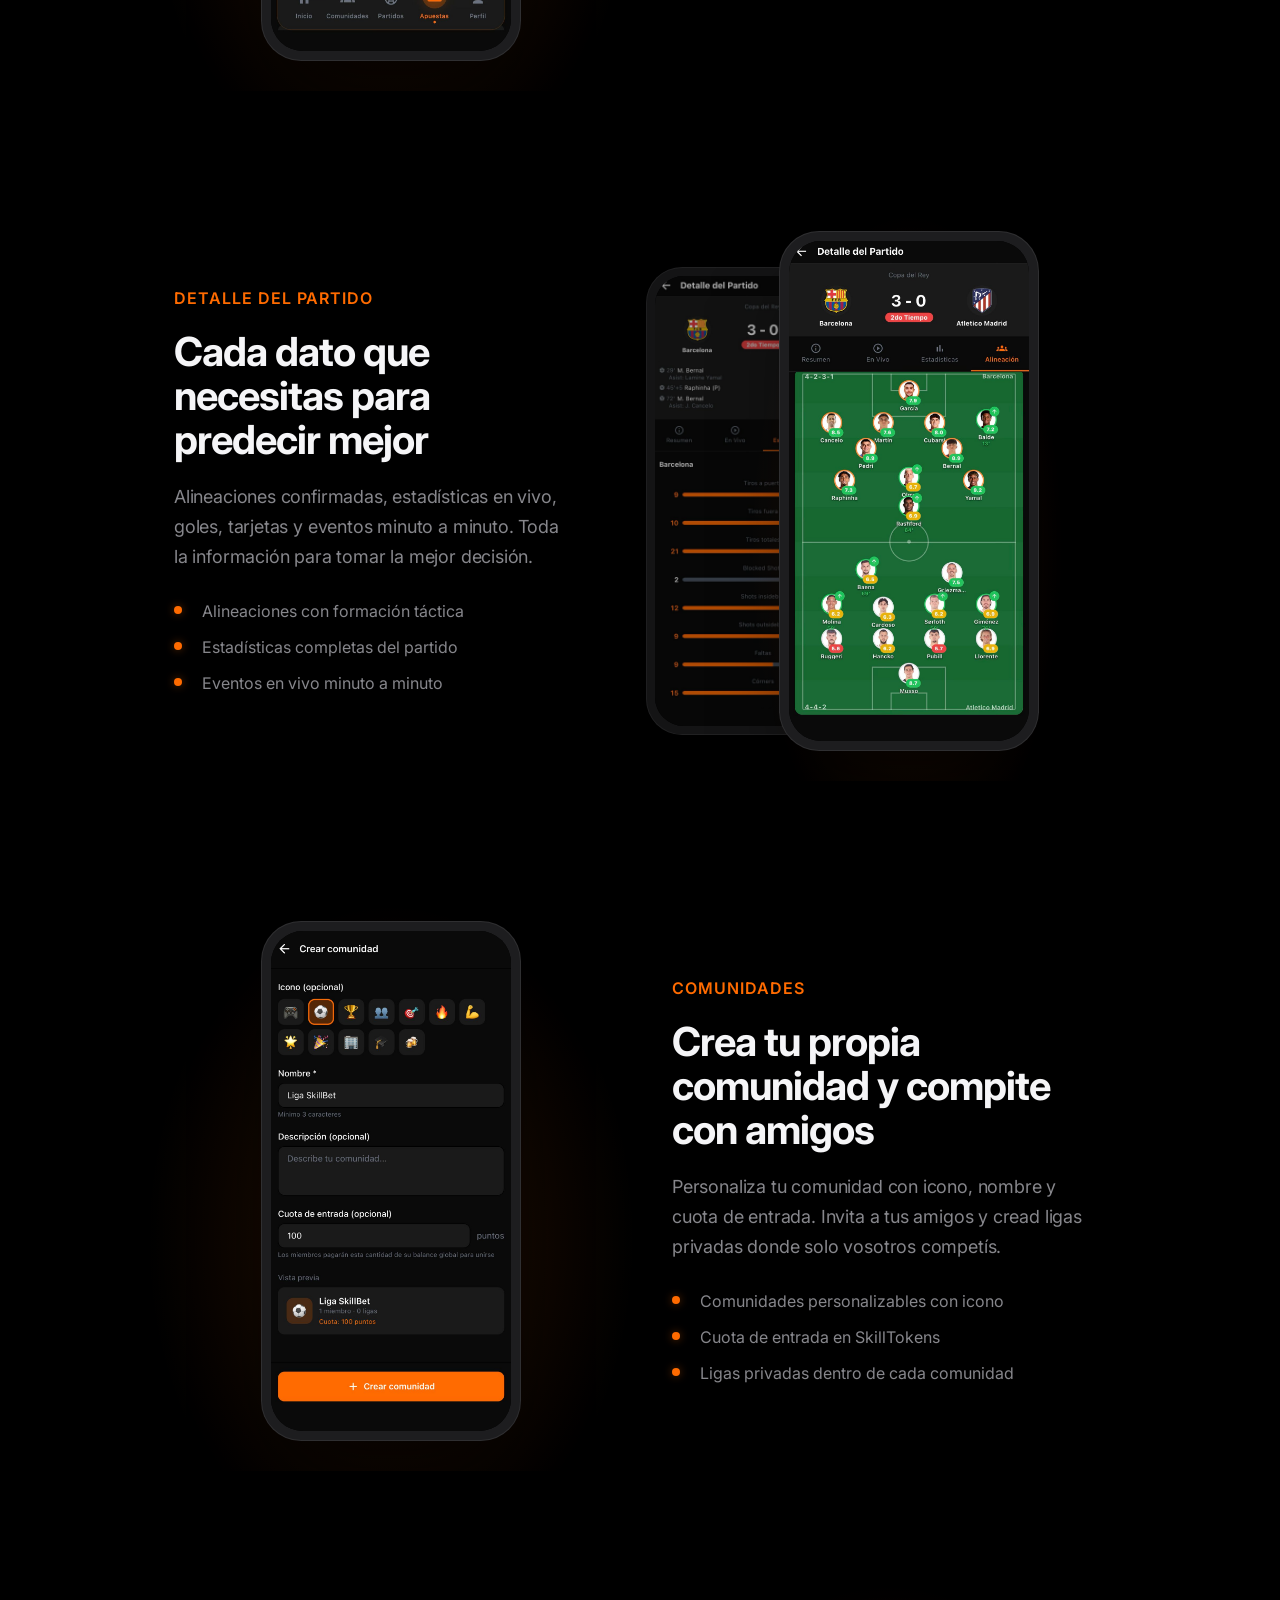
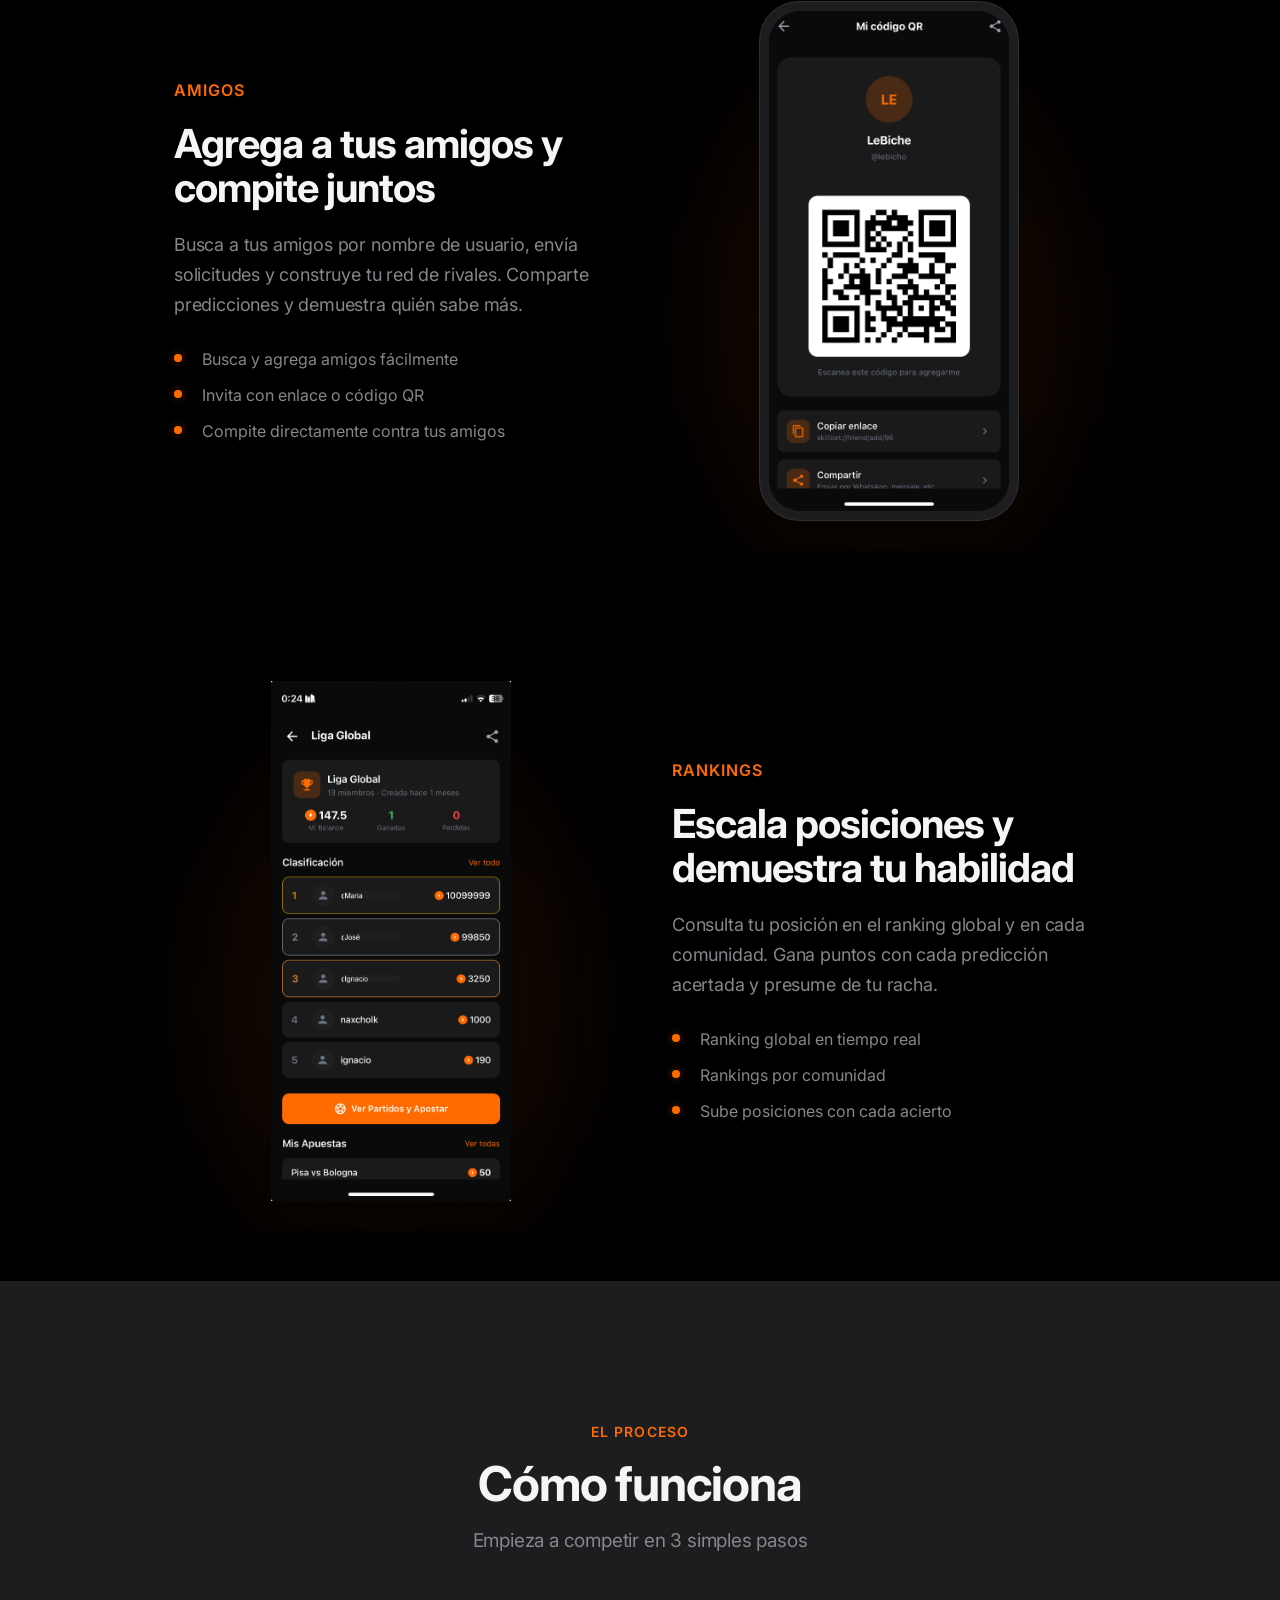
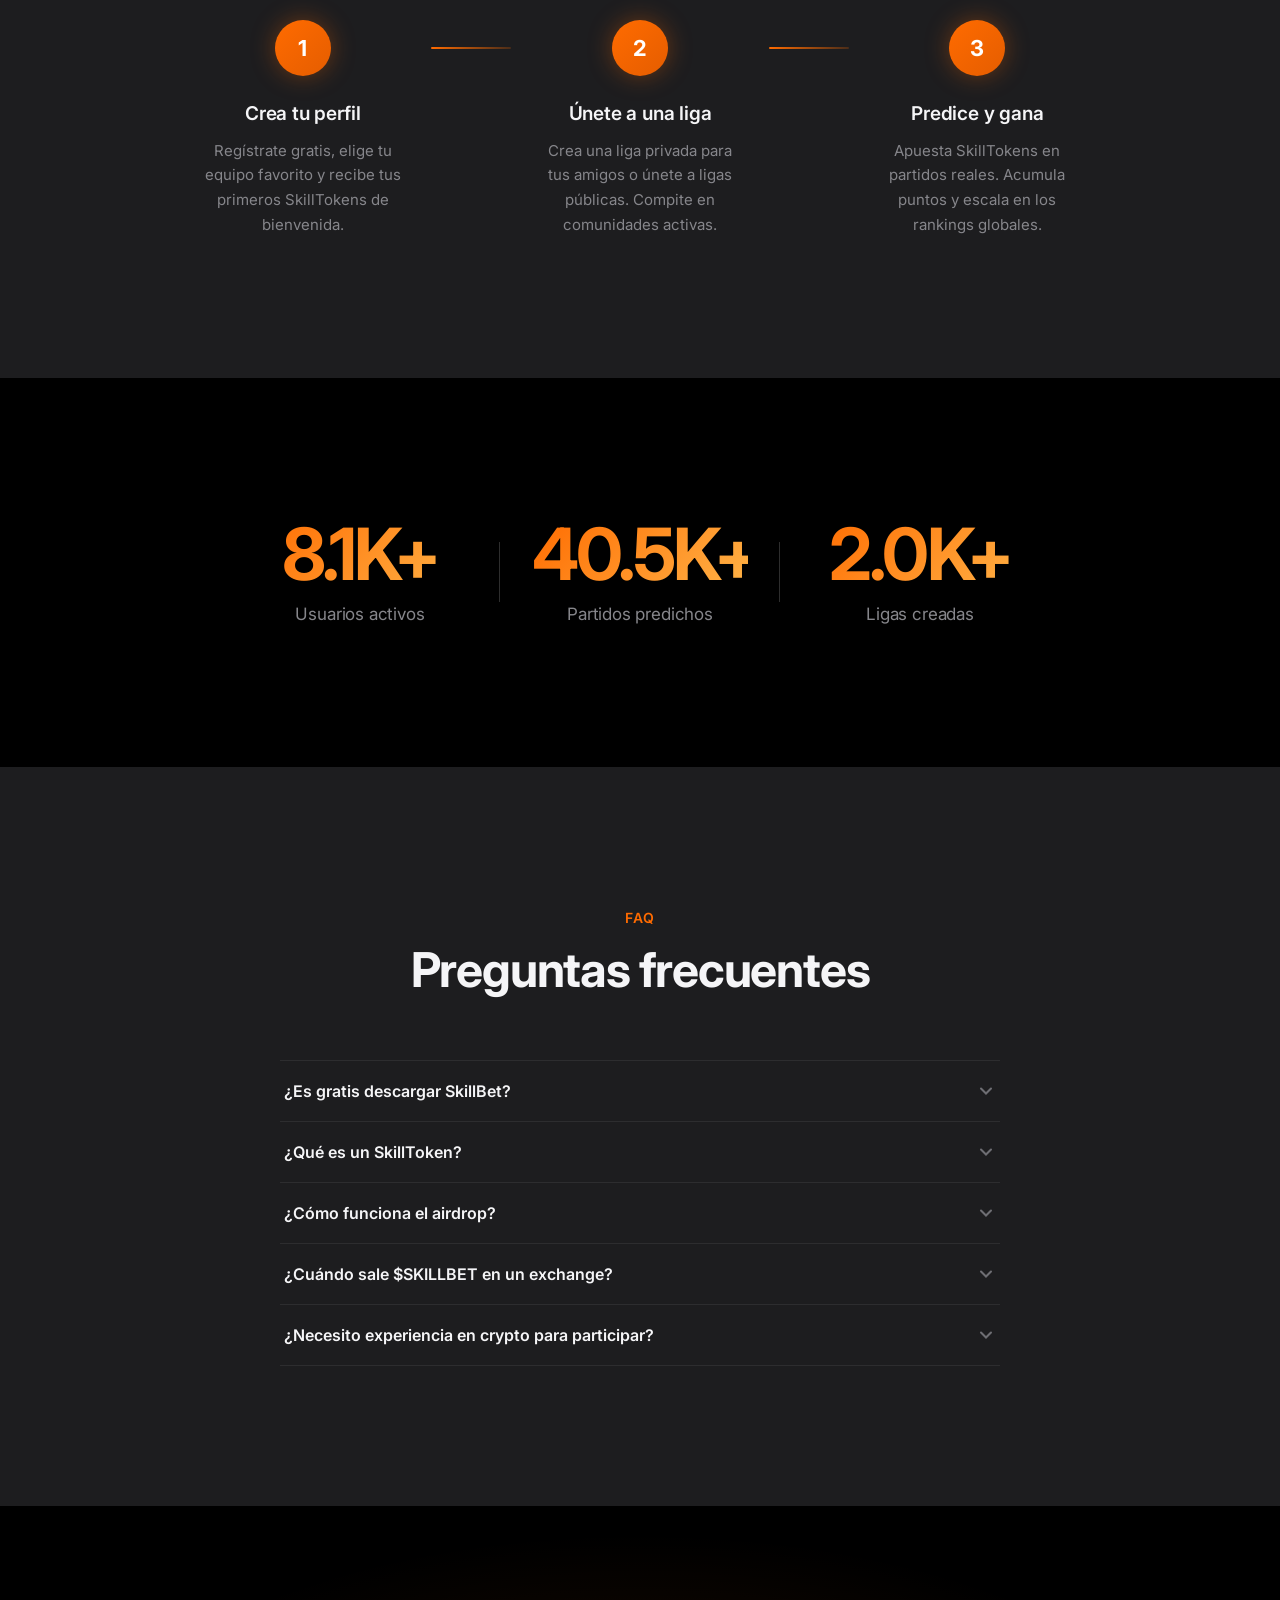
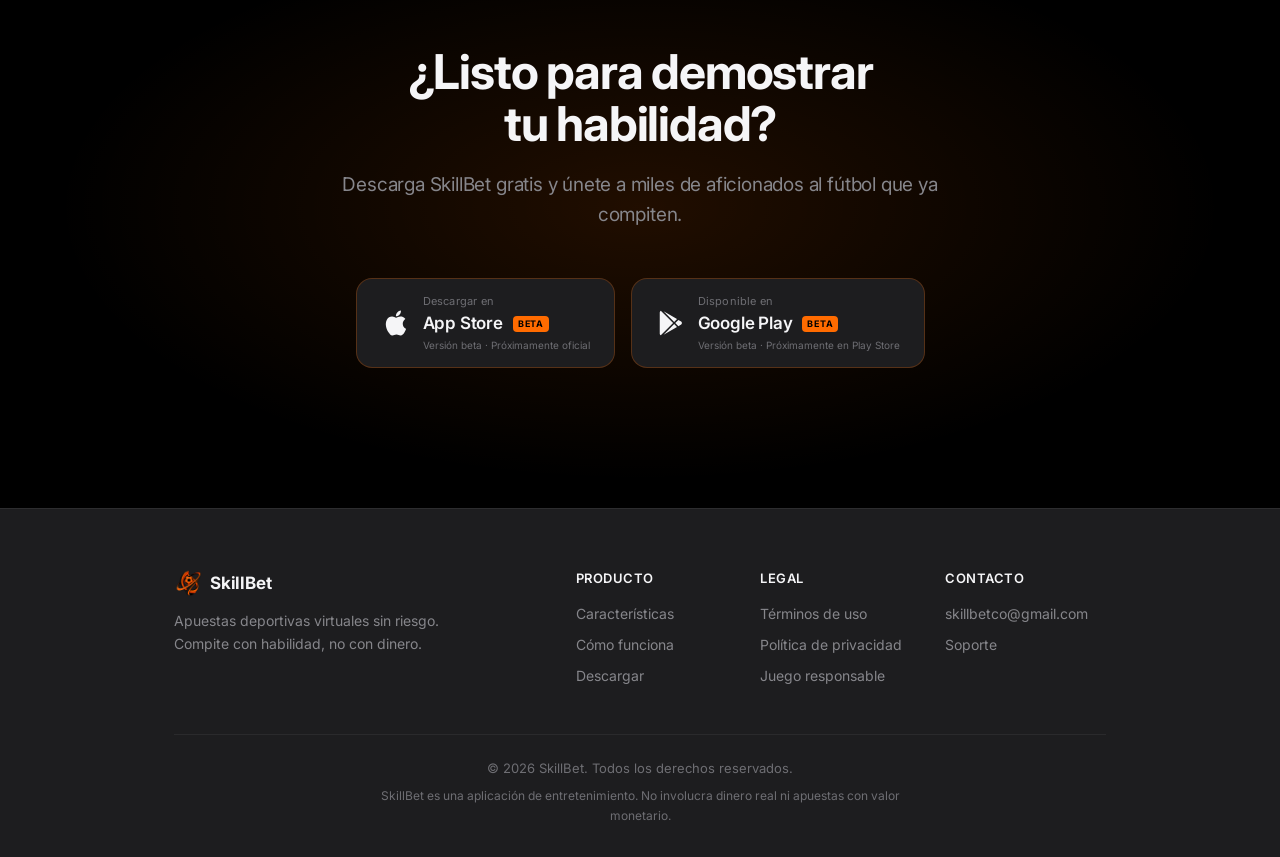
==== commit 51e7d1f1: "fix: add real URLs for terms/privacy and update contact email" ====
--- a/index.html
+++ b/index.html
@@ -904,13 +904,13 @@
                     </div>
                     <div class="footer-column">
                         <span class="footer-heading" data-i18n="footer_col_legal">Legal</span>
-                        <a href="#" class="footer-link" data-i18n="footer_terms">Términos de uso</a>
-                        <a href="#" class="footer-link" data-i18n="footer_privacy">Política de privacidad</a>
+                        <a href="https://api.skill-bet.es/terms-and-conditions" target="_blank" rel="noopener" class="footer-link" data-i18n="footer_terms">Términos de uso</a>
+                        <a href="https://api.skill-bet.es/privacy-policy" target="_blank" rel="noopener" class="footer-link" data-i18n="footer_privacy">Política de privacidad</a>
                         <a href="#" class="footer-link" data-i18n="footer_responsible">Juego responsable</a>
                     </div>
                     <div class="footer-column">
                         <span class="footer-heading" data-i18n="footer_col_contact">Contacto</span>
-                        <a href="mailto:info@skillbet.app" class="footer-link">info@skillbet.app</a>
+                        <a href="mailto:skillbetco@gmail.com" class="footer-link">skillbetco@gmail.com</a>
                         <a href="#" class="footer-link" data-i18n="footer_support">Soporte</a>
                     </div>
                 </div>
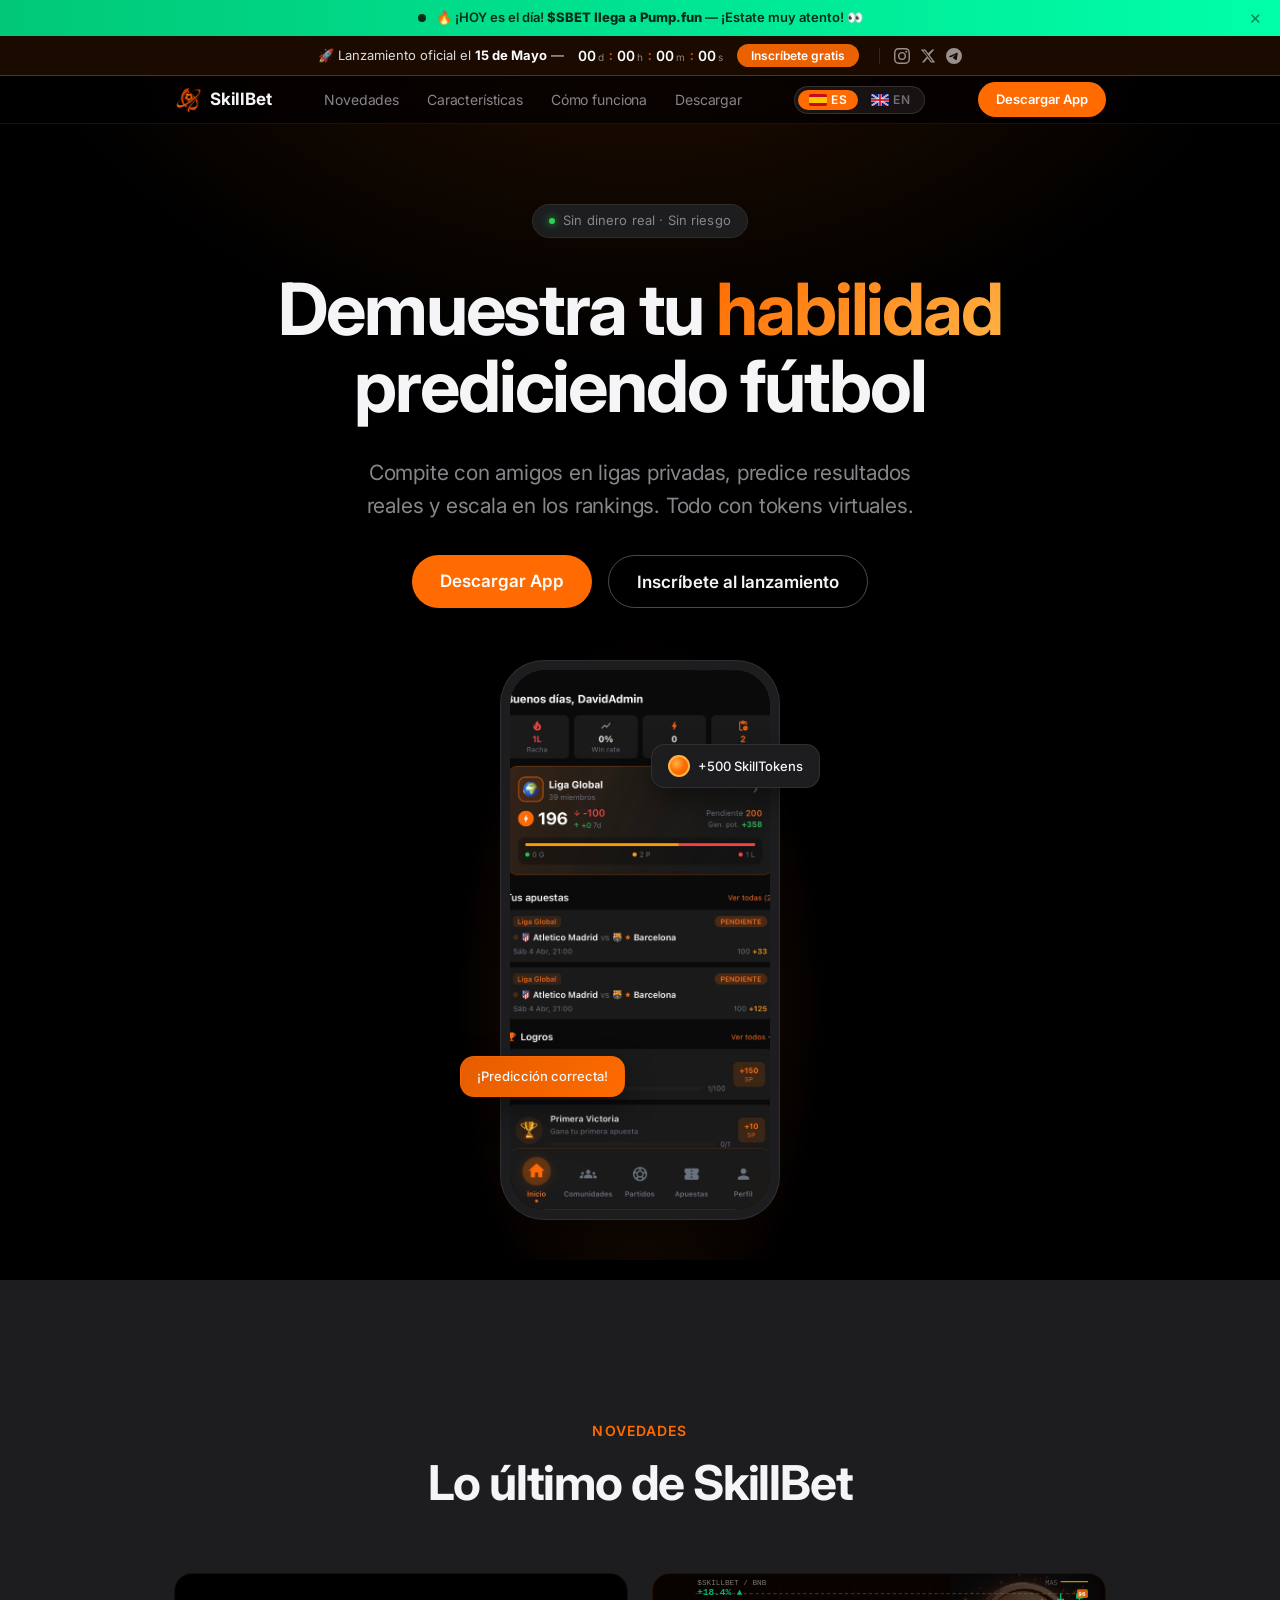
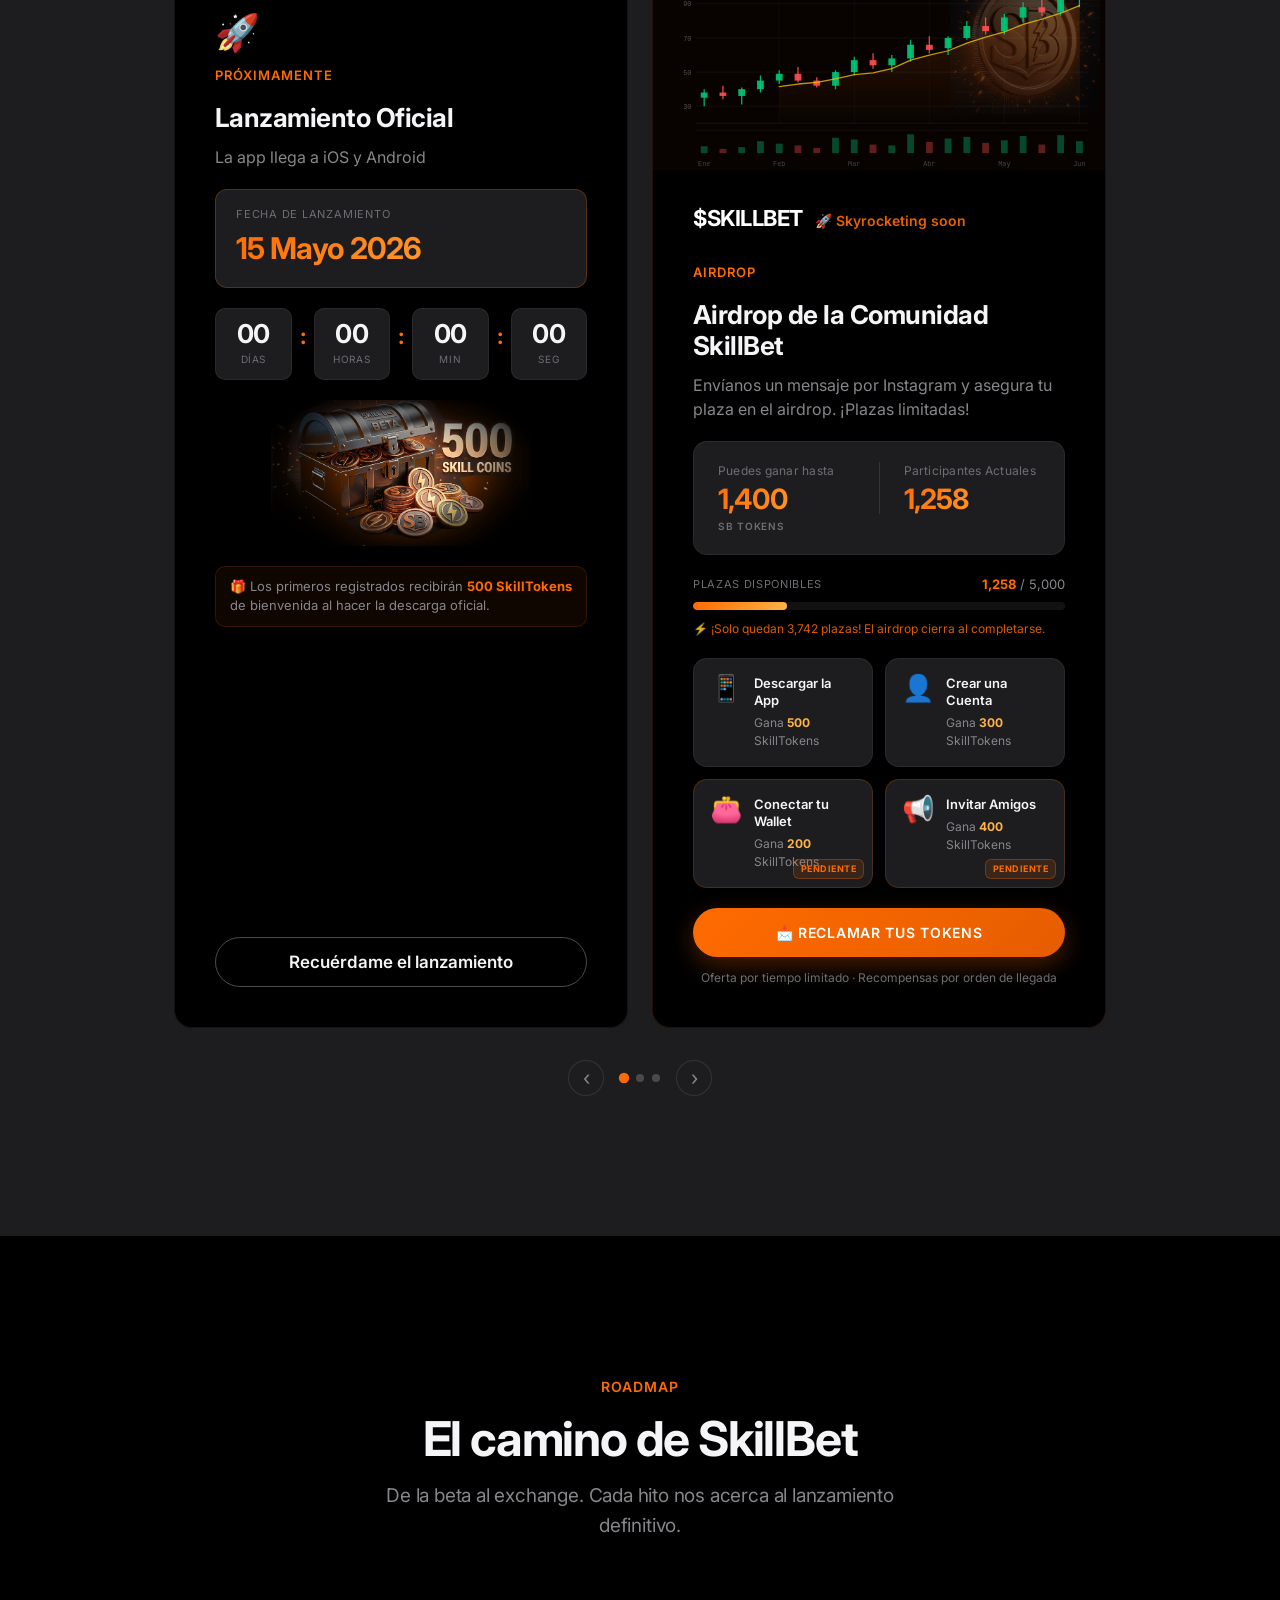
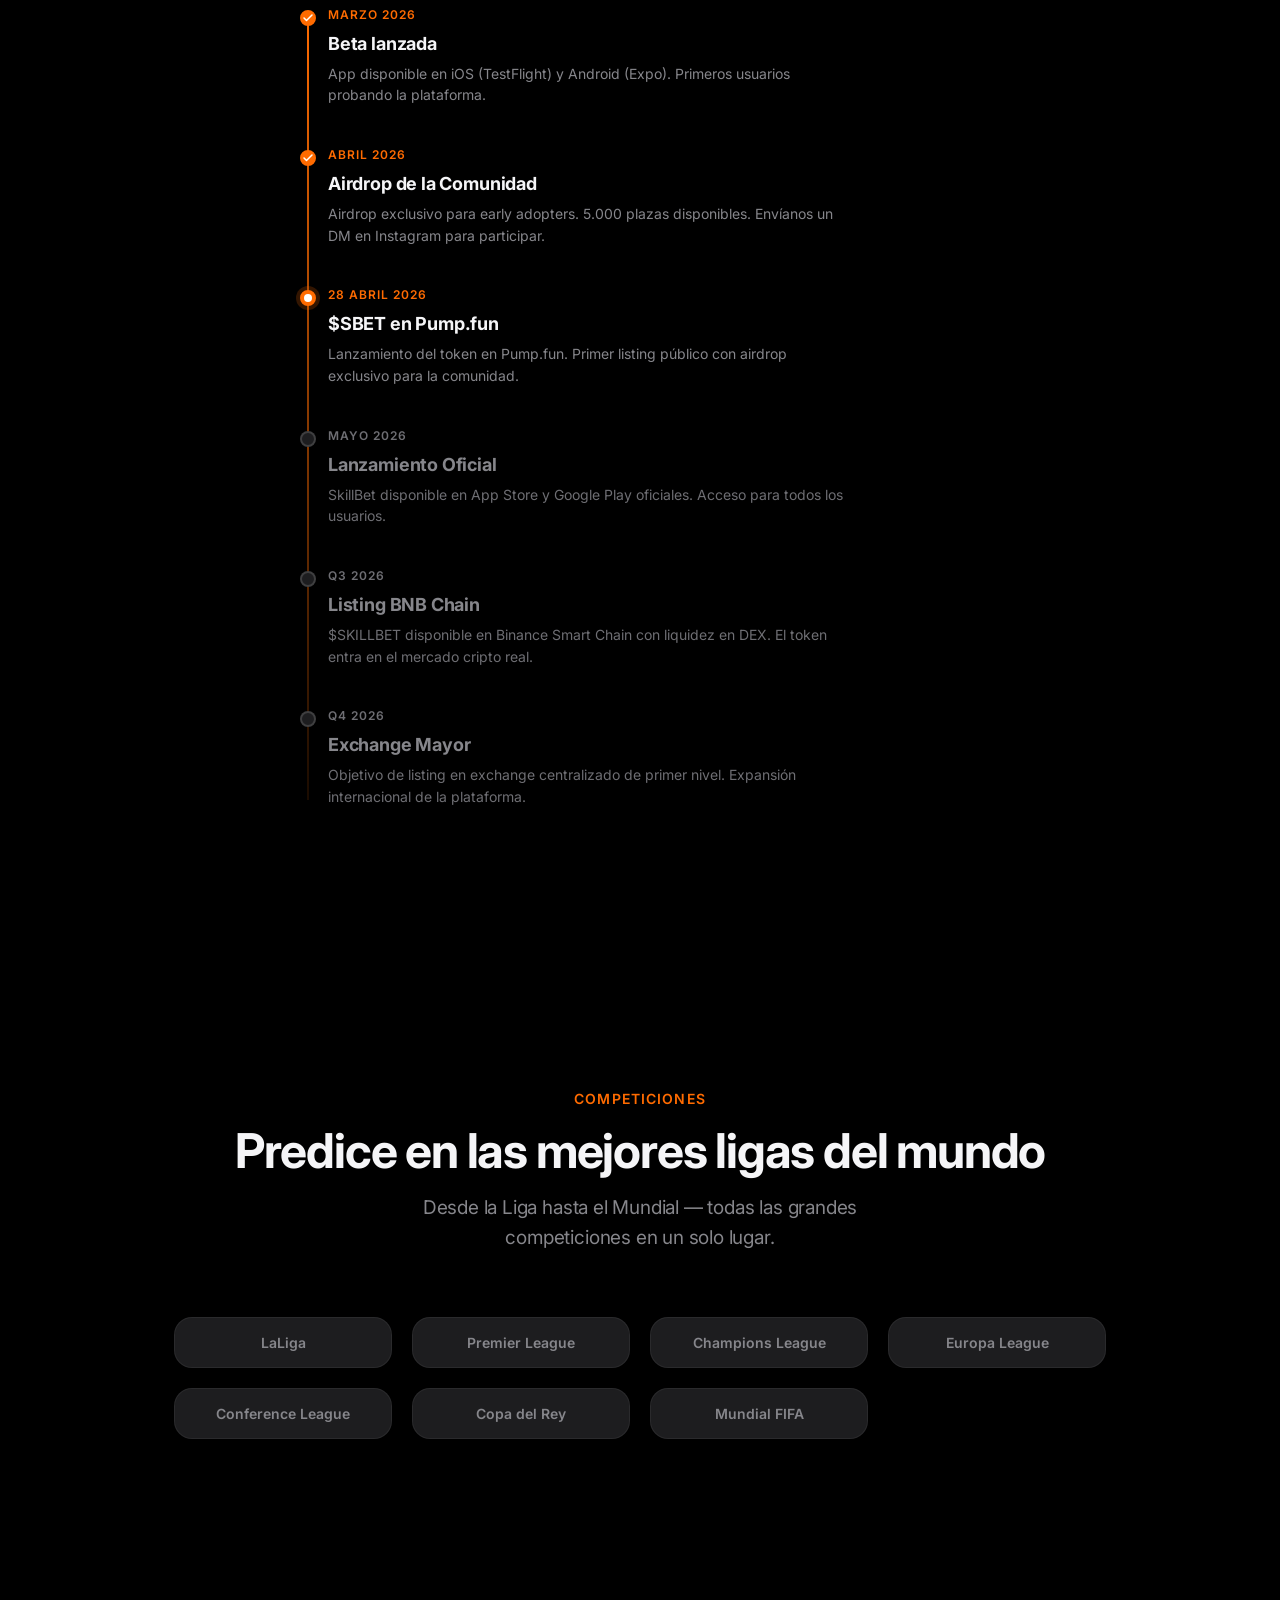
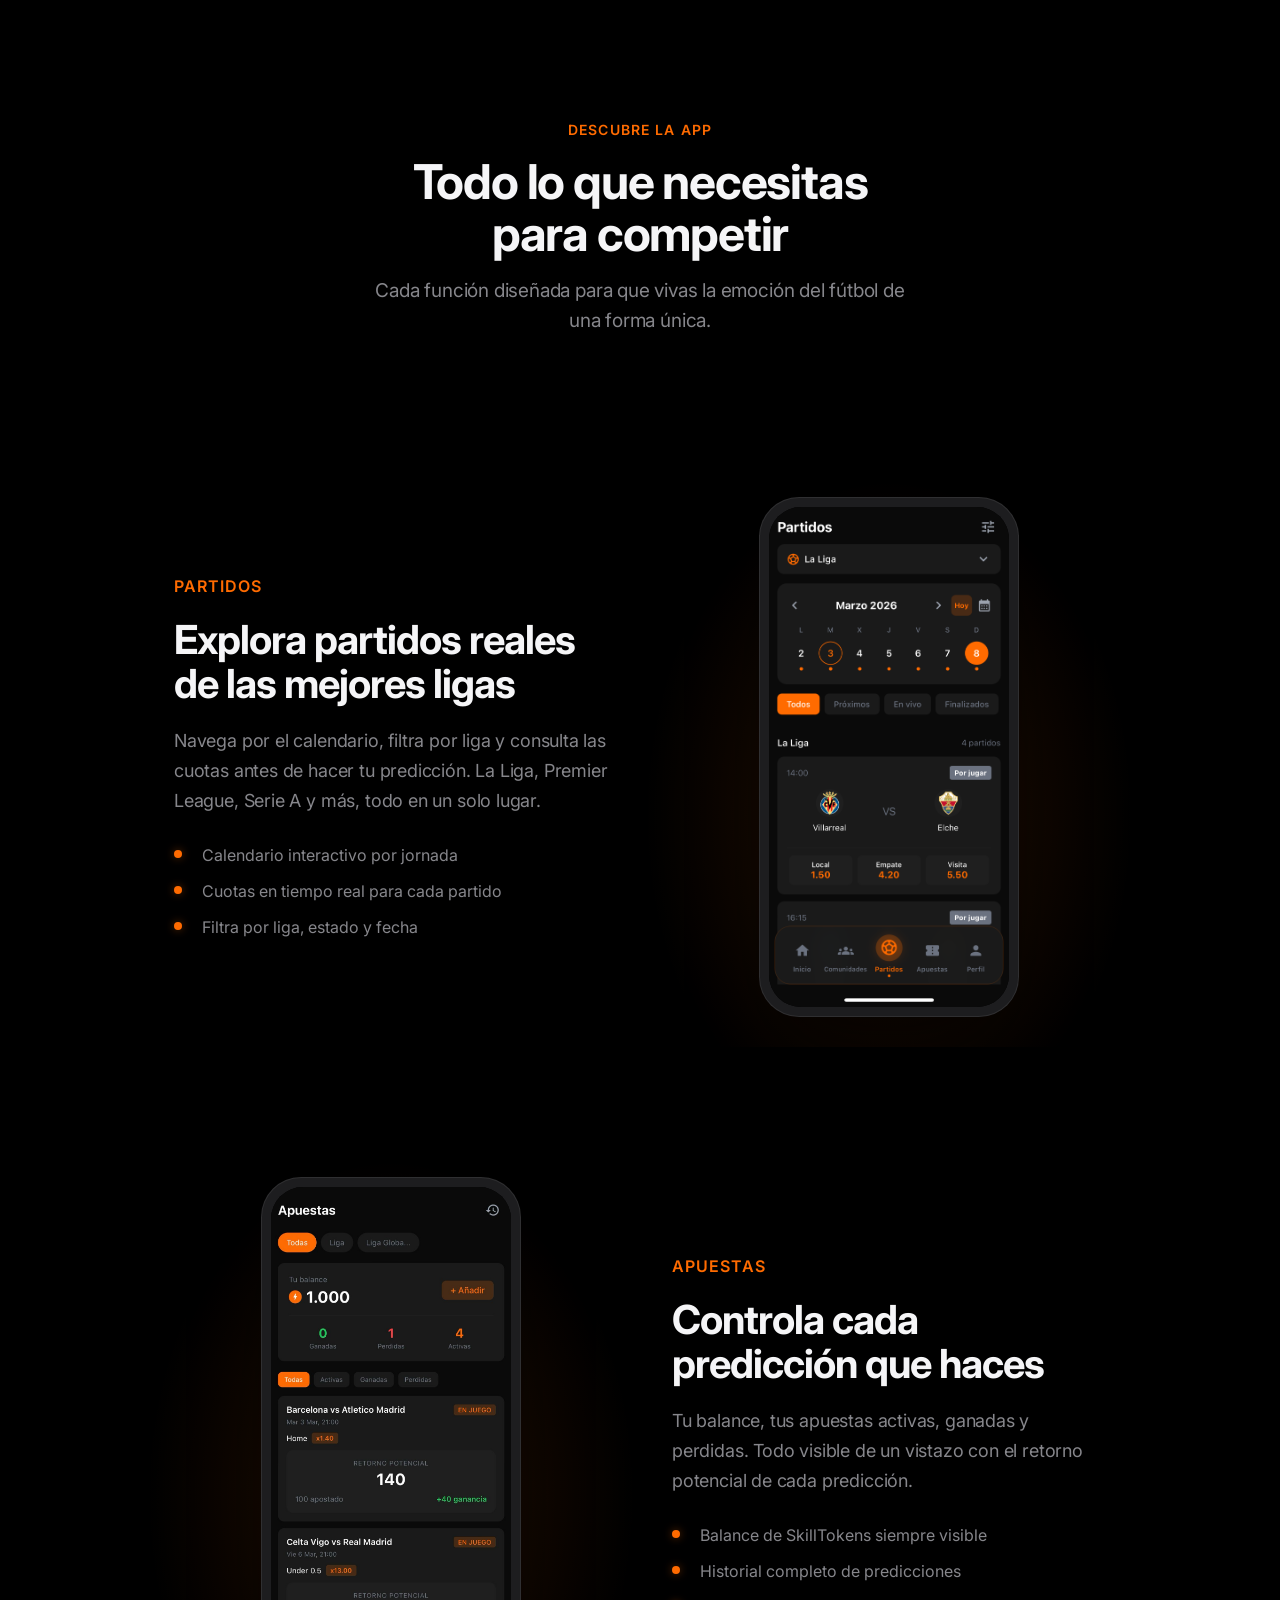
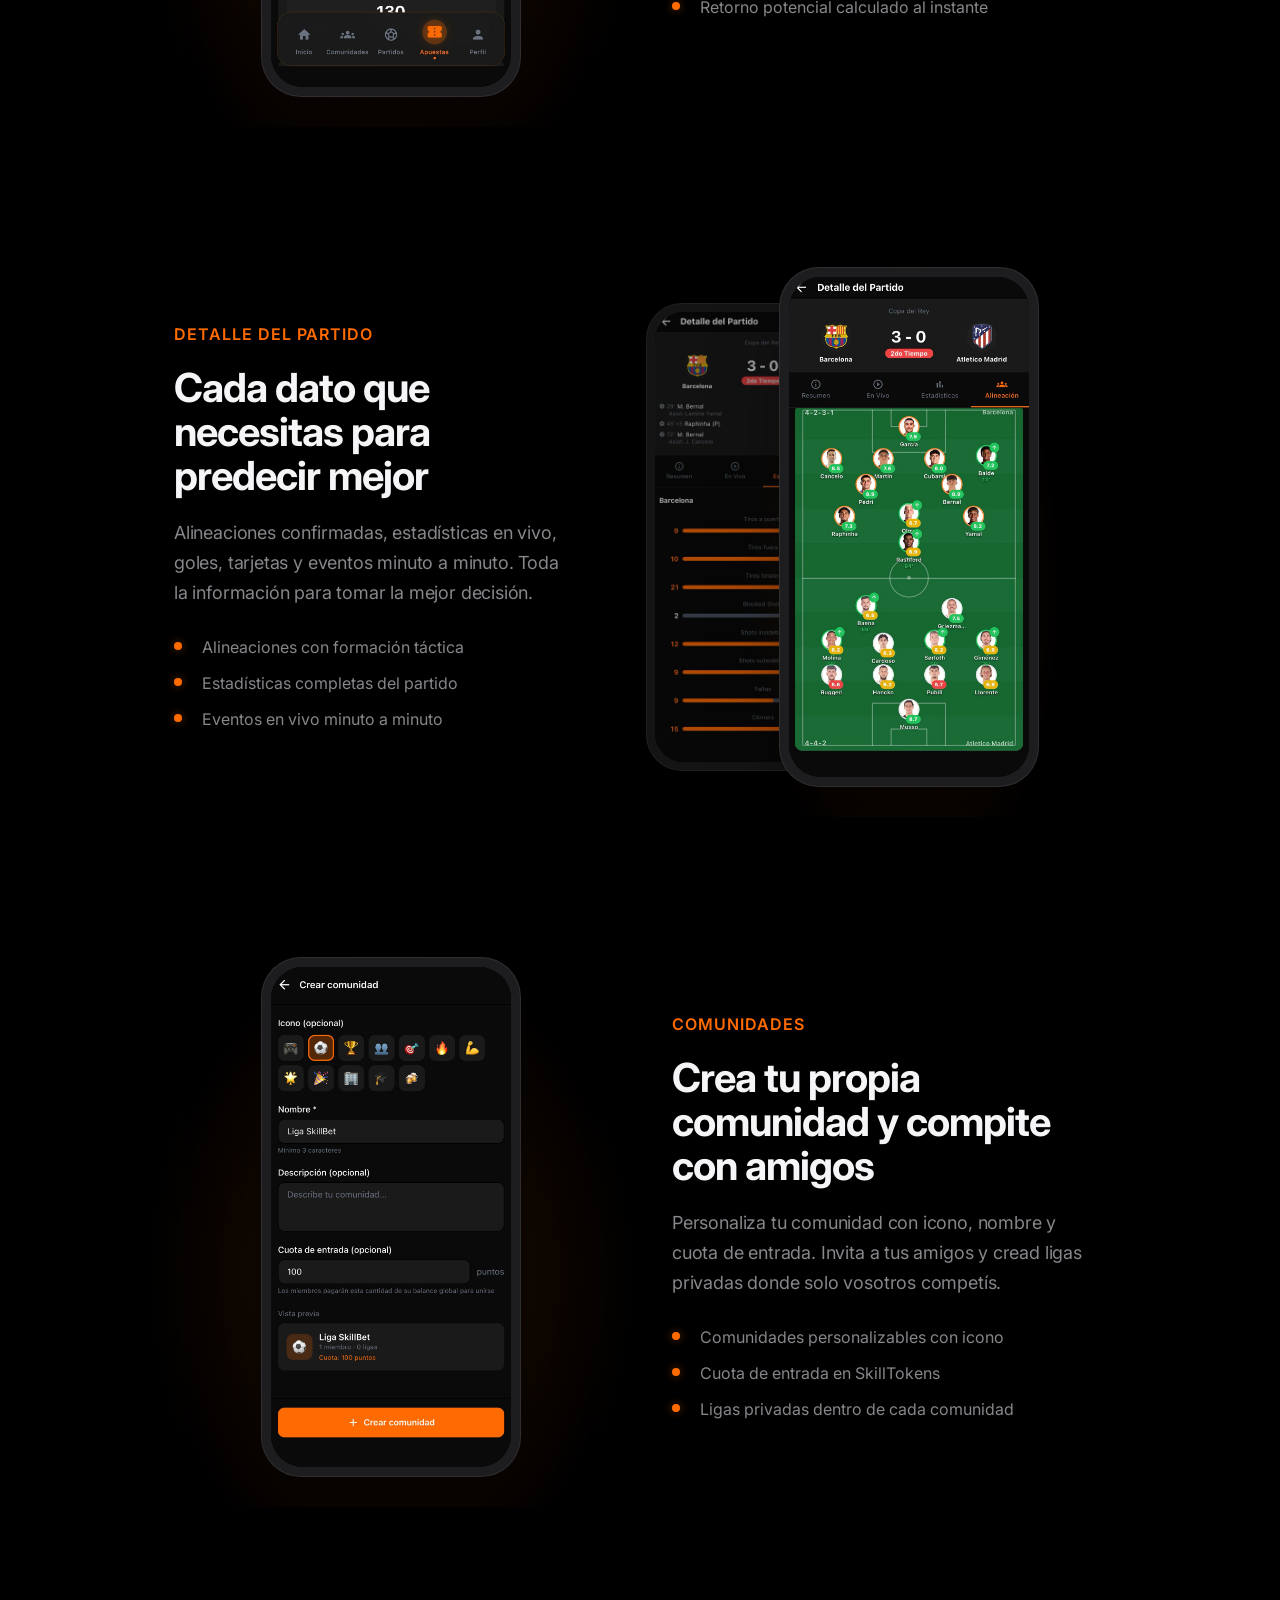
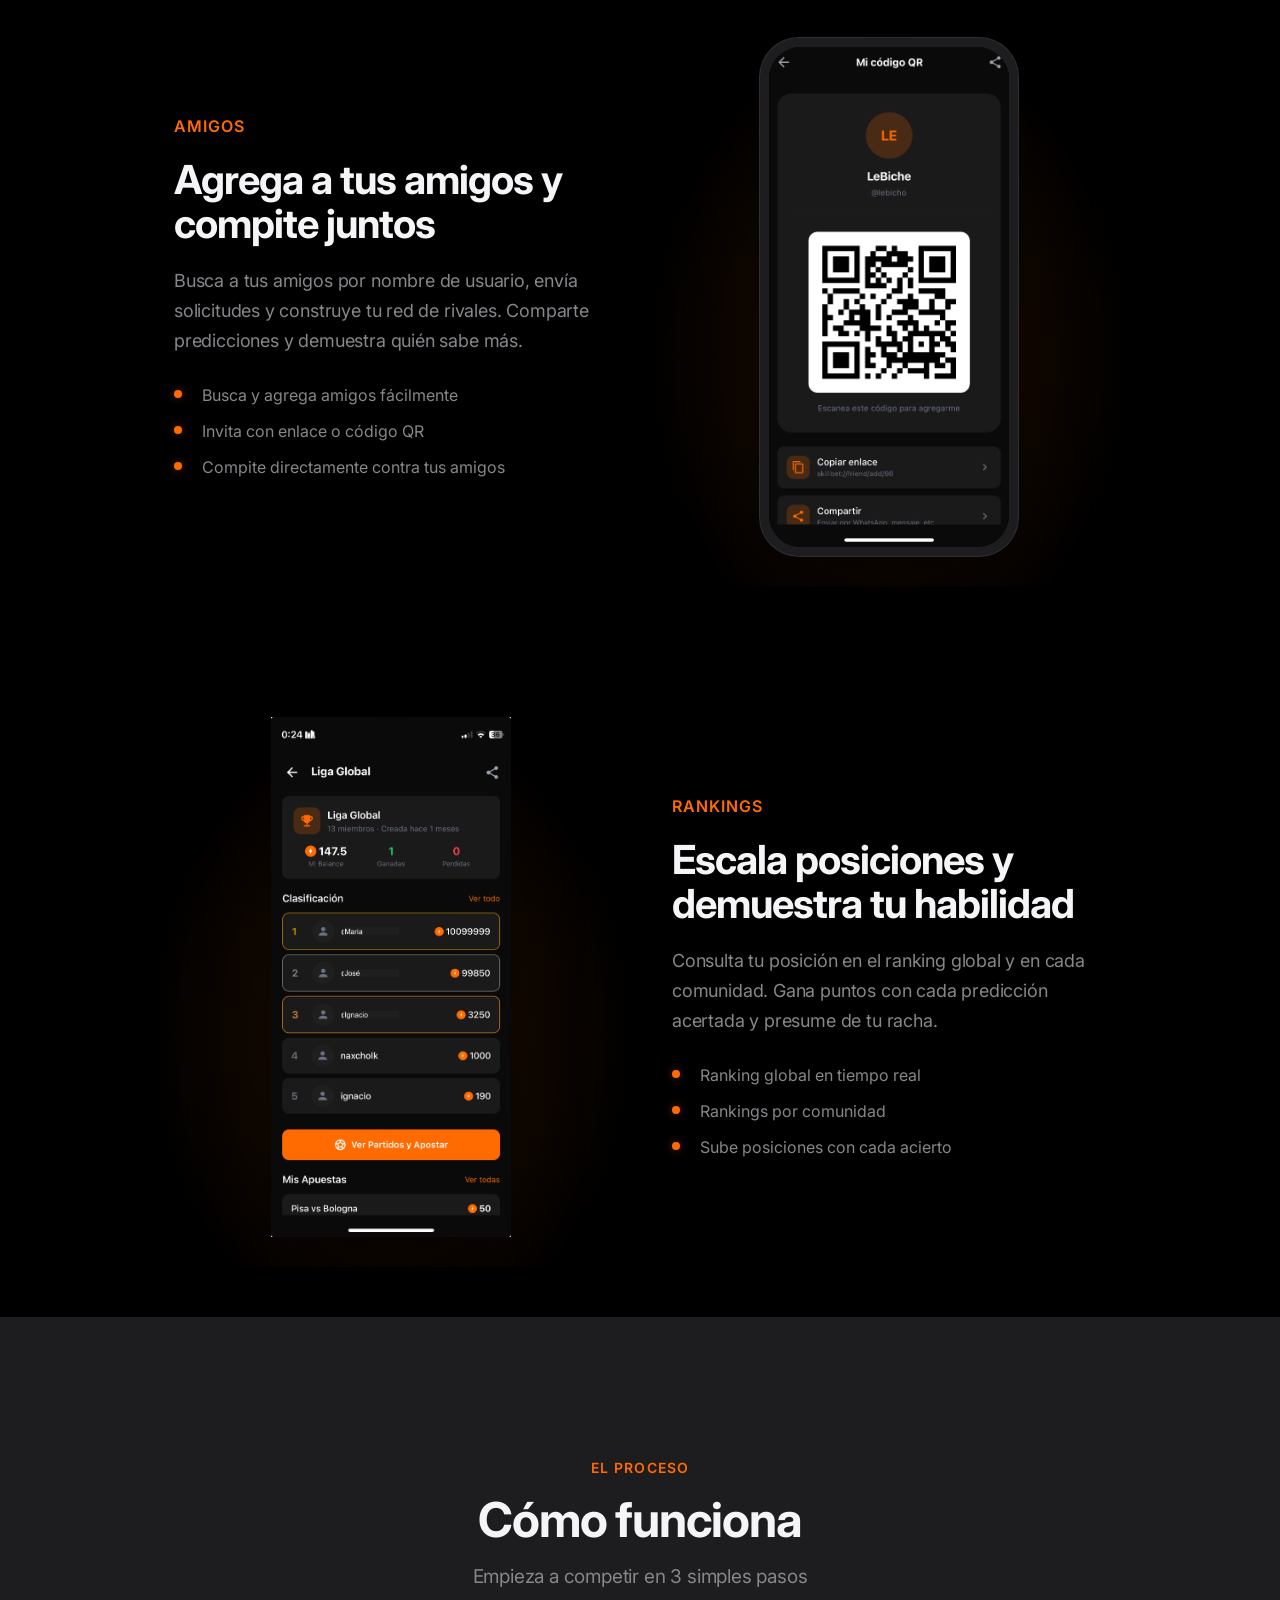
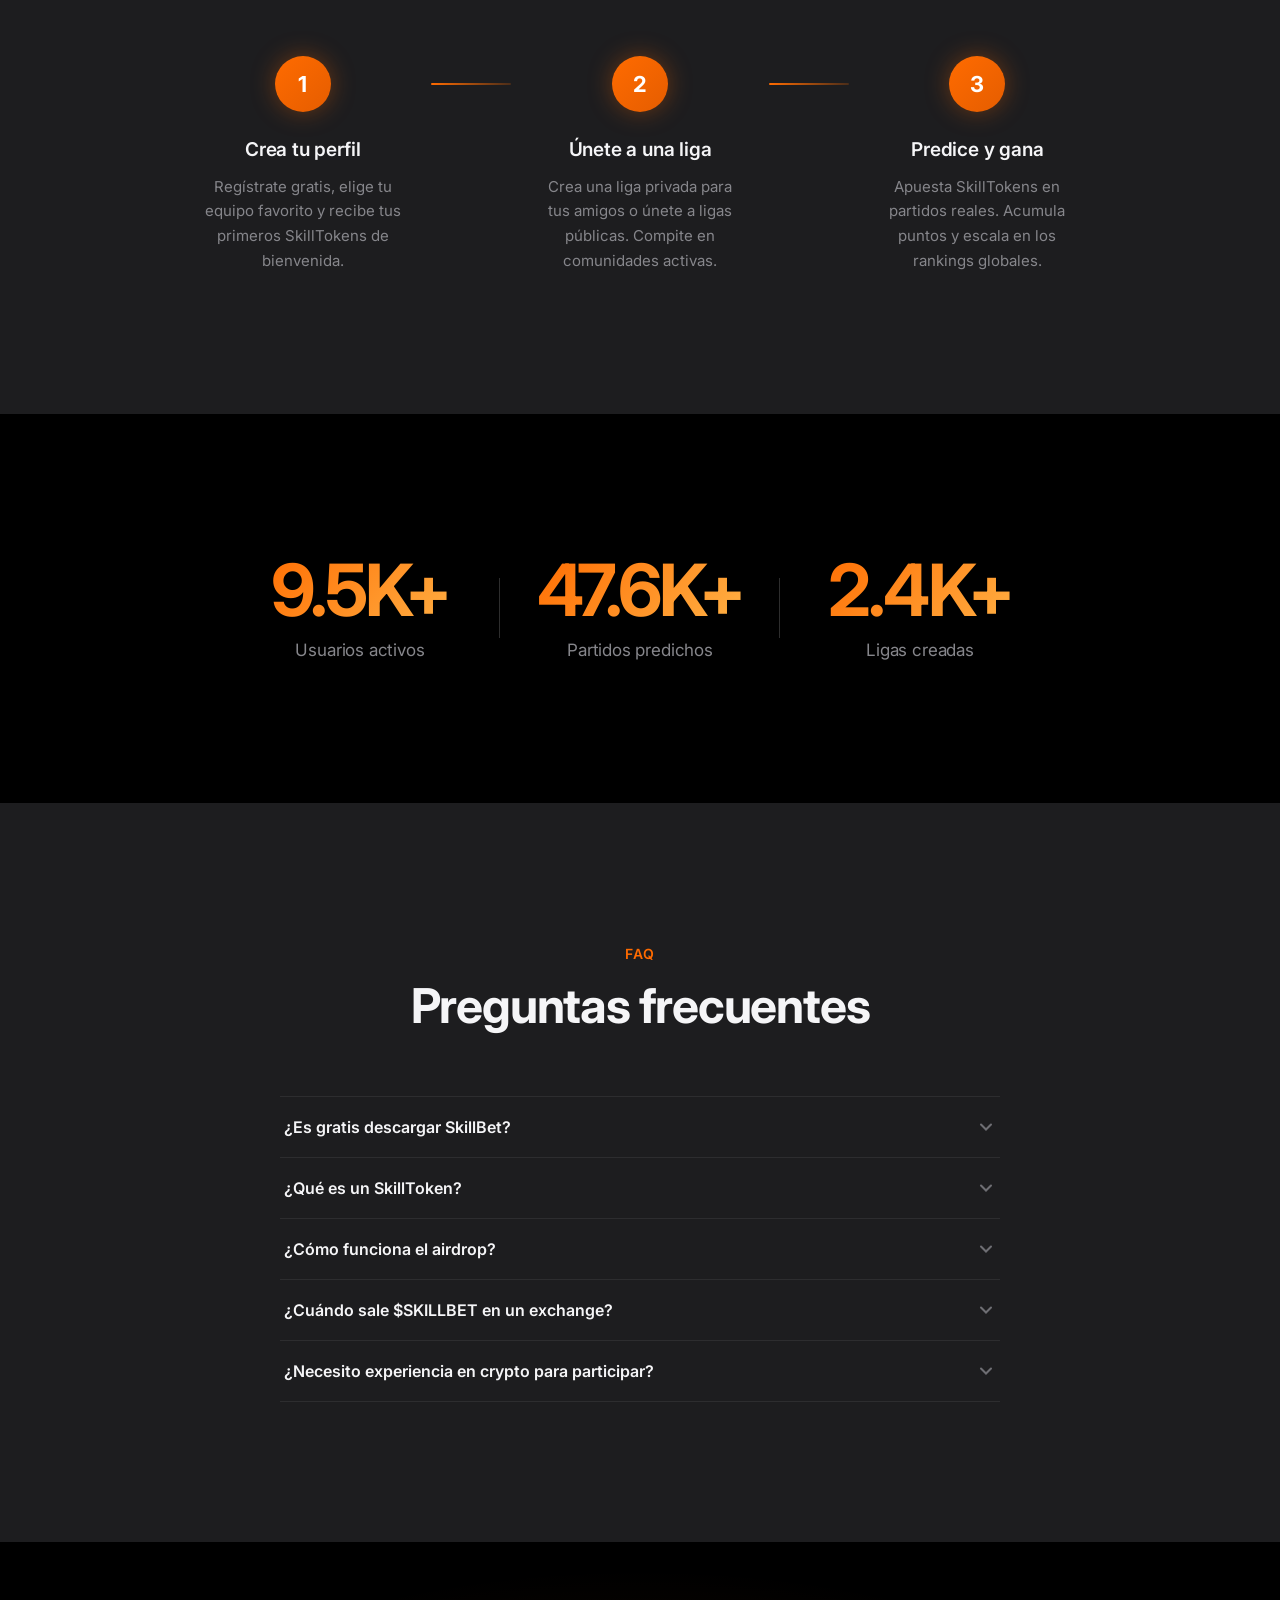
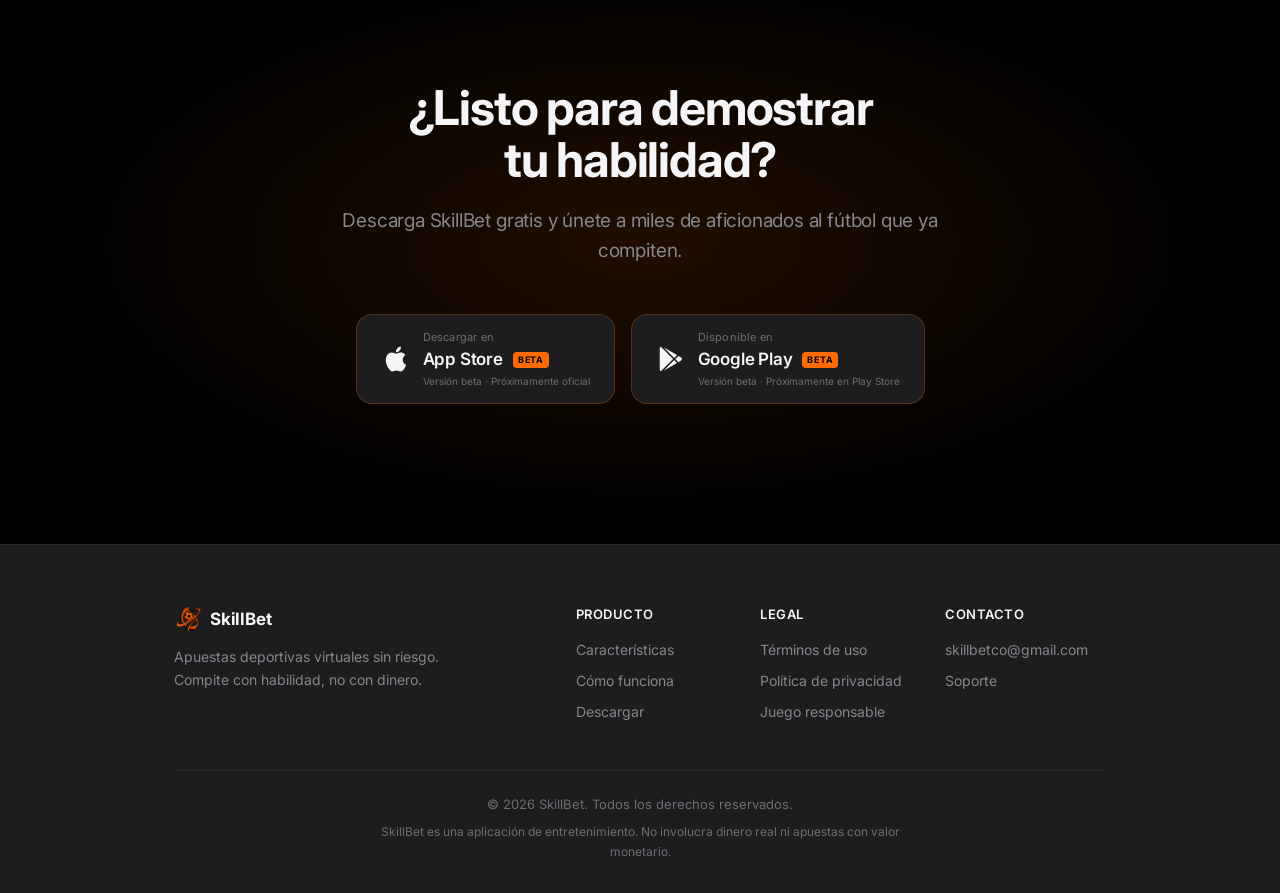
==== commit 3960ffc4: "feat: meme alert bar + move launch date to April 28" ====
--- a/index.html
+++ b/index.html
@@ -45,6 +45,13 @@
 </style>
 </head>
 <body>
+
+    <!-- ══ Meme coin launch TODAY alert ══ -->
+    <div class="meme-alert-bar" id="meme-alert-bar">
+        <span class="mab-pulse"></span>
+        <span class="mab-text" data-i18n="meme_alert_bar">🔥 ¡HOY es el día! <strong>$SBET llega a Pump.fun</strong> — ¡Estate muy atento! 👀</span>
+        <button class="mab-close" onclick="this.closest('.meme-alert-bar').style.display='none'" aria-label="Cerrar">✕</button>
+    </div>
 
     <!-- ══════════════════════════════════════════════
          Launch announcement bar
@@ -403,7 +410,7 @@
 
                     <div class="memecoin-launch-box">
                         <span class="memecoin-launch-label" data-i18n="meme_launch_label">Lanzamiento estimado</span>
-                        <span class="memecoin-launch-value" data-i18n="meme_launch_value">25 Abril 2026</span>
+                        <span class="memecoin-launch-value" data-i18n="meme_launch_value">28 Abril 2026</span>
                     </div>
 
                     <div class="memecoin-countdown launch-countdown">
@@ -495,7 +502,7 @@
                 <div class="roadmap-item roadmap-active">
                     <div class="roadmap-dot"><span class="roadmap-pulse"></span></div>
                     <div class="roadmap-content">
-                        <span class="roadmap-date" data-i18n="roadmap_date3">25 Abril 2026</span>
+                        <span class="roadmap-date" data-i18n="roadmap_date3">28 Abril 2026</span>
                         <h3 class="roadmap-title-item" data-i18n="roadmap_title3">$SBET en Pump.fun</h3>
                         <p class="roadmap-desc" data-i18n="roadmap_desc3">Lanzamiento del token en Pump.fun. Primer listing público con airdrop exclusivo para la comunidad.</p>
                     </div>
@@ -933,6 +940,7 @@
         var translations = {
             es: {
                 // Launch bar
+                meme_alert_bar:         '🔥 ¡HOY es el día! <strong>$SBET llega a Pump.fun</strong> — ¡Estate muy atento! 👀',
                 launch_bar_text:        '🚀 Lanzamiento oficial el <strong>15 de Mayo</strong> —',
                 launch_bar_cta:         'Inscríbete gratis',
                 // Navbar
@@ -1081,7 +1089,7 @@
                 roadmap_subtitle: 'De la beta al exchange. Cada hito nos acerca al lanzamiento definitivo.',
                 roadmap_date1: 'Marzo 2026',    roadmap_title1: 'Beta lanzada',           roadmap_desc1: 'App disponible en iOS (TestFlight) y Android (Expo). Primeros usuarios probando la plataforma.',
                 roadmap_date2: 'Abril 2026',   roadmap_title2: 'Airdrop de la Comunidad', roadmap_desc2: 'Airdrop exclusivo para early adopters. 5.000 plazas disponibles. Envíanos un DM en Instagram para participar.',
-                roadmap_date3: '25 Abril 2026',    roadmap_title3: '$SBET en Pump.fun',       roadmap_desc3: 'Lanzamiento del token en Pump.fun. Primer listing público con airdrop exclusivo para la comunidad.',
+                roadmap_date3: '28 Abril 2026',    roadmap_title3: '$SBET en Pump.fun',       roadmap_desc3: 'Lanzamiento del token en Pump.fun. Primer listing público con airdrop exclusivo para la comunidad.',
                 roadmap_date4: 'Mayo 2026',     roadmap_title4: 'Lanzamiento Oficial',     roadmap_desc4: 'SkillBet disponible en App Store y Google Play oficiales. Acceso para todos los usuarios.',
                 roadmap_date5: 'Q3 2026',       roadmap_title5: 'Listing BNB Chain',       roadmap_desc5: '$SKILLBET disponible en Binance Smart Chain con liquidez en DEX. El token entra en el mercado cripto real.',
                 roadmap_date6: 'Q4 2026',       roadmap_title6: 'Exchange Mayor',          roadmap_desc6: 'Objetivo de listing en exchange centralizado de primer nivel. Expansión internacional de la plataforma.',
@@ -1098,7 +1106,7 @@
                 faq_q3: '¿Cómo funciona el airdrop?',
                 faq_a3: 'Descarga la app, crea tu cuenta y conecta tu wallet para participar. Por cada acción completada —descarga, registro, invitar amigos— recibes SkillTokens gratis. Las plazas son limitadas a 5,000 participantes.',
                 faq_q4: '¿Cuándo sale $SKILLBET en un exchange?',
-                faq_a4: 'El token $SBET llegará primero a Pump.fun el 25 de Abril de 2026, seguido de su listing en Binance Smart Chain (BNB). Inscríbete al lanzamiento para recibir notificación el día exacto.',
+                faq_a4: 'El token $SBET llegará primero a Pump.fun el 28 de Abril de 2026, seguido de su listing en Binance Smart Chain (BNB). Inscríbete al lanzamiento para recibir notificación el día exacto.',
                 faq_q5: '¿Necesito experiencia en crypto para participar?',
                 faq_a5: 'No. Puedes usar SkillBet y ganar tokens sin saber nada de crypto. Para conectar tu wallet y participar en el airdrop sí necesitarás una wallet como MetaMask o Trust Wallet, pero es un proceso sencillo de 2 minutos.',
                 // Meme coin card
@@ -1106,7 +1114,7 @@
                 meme_title:             '$SBET llega a Pump.fun',
                 meme_subtitle:          'La meme coin oficial del ecosistema SkillBet. Lanzamiento con airdrop exclusivo para la comunidad.',
                 meme_launch_label:      'Lanzamiento estimado',
-                meme_launch_value:      '25 Abril 2026',
+                meme_launch_value:      '28 Abril 2026',
                 meme_feat1:             'Airdrop exclusivo para la comunidad SkillBet',
                 meme_feat2:             'Listing en Pump.fun desde el primer día',
                 meme_feat3:             'Bonus especial para early holders',
@@ -1124,6 +1132,7 @@
             },
             en: {
                 // Launch bar
+                meme_alert_bar:         '🔥 TODAY is the day! <strong>$SBET launches on Pump.fun</strong> — Stay tuned! 👀',
                 launch_bar_text:        '🚀 Official launch on <strong>May 15th</strong> —',
                 launch_bar_cta:         'Sign up free',
                 // Navbar
@@ -1272,7 +1281,7 @@
                 roadmap_subtitle: 'From beta to exchange. Every milestone brings us closer to the full launch.',
                 roadmap_date1: 'March 2026',  roadmap_title1: 'Beta launched',          roadmap_desc1: 'App available on iOS (TestFlight) and Android (Expo). First users testing the platform.',
                 roadmap_date2: 'April 2026',   roadmap_title2: 'Community Airdrop',      roadmap_desc2: 'Exclusive airdrop for early adopters. 5,000 spots available. DM us on Instagram to participate.',
-                roadmap_date3: 'April 25, 2026',  roadmap_title3: '$SBET on Pump.fun',      roadmap_desc3: 'Token launch on Pump.fun. First public listing with an exclusive airdrop for the community.',
+                roadmap_date3: 'April 28, 2026',  roadmap_title3: '$SBET on Pump.fun',      roadmap_desc3: 'Token launch on Pump.fun. First public listing with an exclusive airdrop for the community.',
                 roadmap_date4: 'May 2026',    roadmap_title4: 'Official Launch',         roadmap_desc4: 'SkillBet available on the official App Store and Google Play. Open access for all users.',
                 roadmap_date5: 'Q3 2026',     roadmap_title5: 'BNB Chain Listing',      roadmap_desc5: '$SKILLBET available on Binance Smart Chain with DEX liquidity. The token enters the real crypto market.',
                 roadmap_date6: 'Q4 2026',     roadmap_title6: 'Major Exchange',         roadmap_desc6: 'Target listing on a top-tier centralized exchange. International expansion of the platform.',
@@ -1289,7 +1298,7 @@
                 faq_q3: 'How does the airdrop work?',
                 faq_a3: 'Download the app, create your account and connect your wallet to participate. For each completed action — download, sign-up, inviting friends — you receive free SkillTokens. Spots are limited to 5,000 participants.',
                 faq_q4: 'When does $SKILLBET list on an exchange?',
-                faq_a4: 'The $SBET token will launch first on Pump.fun on April 25, 2026, followed by a listing on Binance Smart Chain (BNB). Sign up for launch notifications to get notified on the exact day.',
+                faq_a4: 'The $SBET token will launch first on Pump.fun on April 28, 2026, followed by a listing on Binance Smart Chain (BNB). Sign up for launch notifications to get notified on the exact day.',
                 faq_q5: 'Do I need crypto experience to participate?',
                 faq_a5: 'No. You can use SkillBet and earn tokens without any crypto knowledge. To connect your wallet and join the airdrop you\'ll need a wallet like MetaMask or Trust Wallet — it\'s a simple 2-minute setup.',
                 // Meme coin card
@@ -1297,7 +1306,7 @@
                 meme_title:             '$SBET arrives on Pump.fun',
                 meme_subtitle:          'The official meme coin of the SkillBet ecosystem. Launching with an exclusive airdrop for the community.',
                 meme_launch_label:      'Estimated launch',
-                meme_launch_value:      'April 25, 2026',
+                meme_launch_value:      'April 28, 2026',
                 meme_feat1:             'Exclusive airdrop for SkillBet community',
                 meme_feat2:             'Listing on Pump.fun from day one',
                 meme_feat3:             'Special bonus for early holders',
@@ -1383,7 +1392,7 @@
 
         // ── Countdown to $SBET meme coin launch ──────────────────
         (function () {
-            var MEME_DATE = new Date('2026-04-25T00:00:00').getTime();
+            var MEME_DATE = new Date('2026-04-28T00:00:00').getTime();
             function pad(n) { return n < 10 ? '0' + n : n; }
             function set(id, val) { var el = document.getElementById(id); if (el) el.textContent = val; }
             function tick() {
--- a/css/styles.css
+++ b/css/styles.css
@@ -143,10 +143,69 @@
 .fade-in:nth-child(5) { transition-delay: 0.4s; }
 .fade-in:nth-child(6) { transition-delay: 0.5s; }
 
+/* ── Meme coin launch TODAY bar ─────────────────────────── */
+.meme-alert-bar {
+    position: fixed;
+    top: 0;
+    left: 0;
+    right: 0;
+    z-index: 220;
+    height: 36px;
+    background: linear-gradient(90deg, #00c878, #00ffaa, #00c878);
+    background-size: 200% 100%;
+    animation: mab-slide 4s linear infinite;
+    display: flex;
+    align-items: center;
+    justify-content: center;
+    gap: 10px;
+    font-size: 13px;
+    font-weight: 600;
+    color: #062b18;
+    white-space: nowrap;
+    overflow: hidden;
+    flex-shrink: 0;
+}
+
+@keyframes mab-slide {
+    0%   { background-position: 0% 0%; }
+    100% { background-position: 200% 0%; }
+}
+
+.mab-pulse {
+    width: 8px;
+    height: 8px;
+    border-radius: 50%;
+    background: #062b18;
+    flex-shrink: 0;
+    animation: mab-pulse 1.4s ease-in-out infinite;
+}
+
+@keyframes mab-pulse {
+    0%   { box-shadow: 0 0 0 0 rgba(6,43,24,0.7); }
+    70%  { box-shadow: 0 0 0 8px rgba(6,43,24,0); }
+    100% { box-shadow: 0 0 0 0 rgba(6,43,24,0); }
+}
+
+.mab-text strong { font-weight: 800; }
+
+.mab-close {
+    position: absolute;
+    right: 14px;
+    background: transparent;
+    border: none;
+    color: #062b18;
+    font-size: 15px;
+    cursor: pointer;
+    opacity: 0.6;
+    line-height: 1;
+    padding: 2px 4px;
+}
+.mab-close:hover { opacity: 1; }
+
 /* ── Launch announcement bar ─────────────────────────────── */
 .launch-bar {
     position: fixed;
-    top: 0;
+    top: 36px;
     left: 0;
     right: 0;
     z-index: 210;
@@ -241,7 +300,7 @@
 /* ── Navigation ─────────────────────────────────────────── */
 .navbar {
     position: fixed;
-    top: 40px;
+    top: 76px;
     left: 0;
     right: 0;
     z-index: 200;
@@ -346,7 +405,7 @@
 /* ── Hero ────────────────────────────────────────────────── */
 .hero {
     min-height: 100vh;
-    padding-top: 88px;
+    padding-top: 124px;
     display: flex;
     flex-direction: column;
     align-items: center;
@@ -2241,12 +2300,18 @@
         height: 13px;
     }
 
+    .meme-alert-bar {
+        font-size: 11px;
+        gap: 6px;
+    }
+    .mab-close { right: 8px; }
+
     .navbar {
-        top: 66px;
+        top: calc(36px + 66px);
     }
 
     .hero {
-        padding-top: calc(66px + 48px);
+        padding-top: calc(36px + 66px + 48px);
     }
 }
 
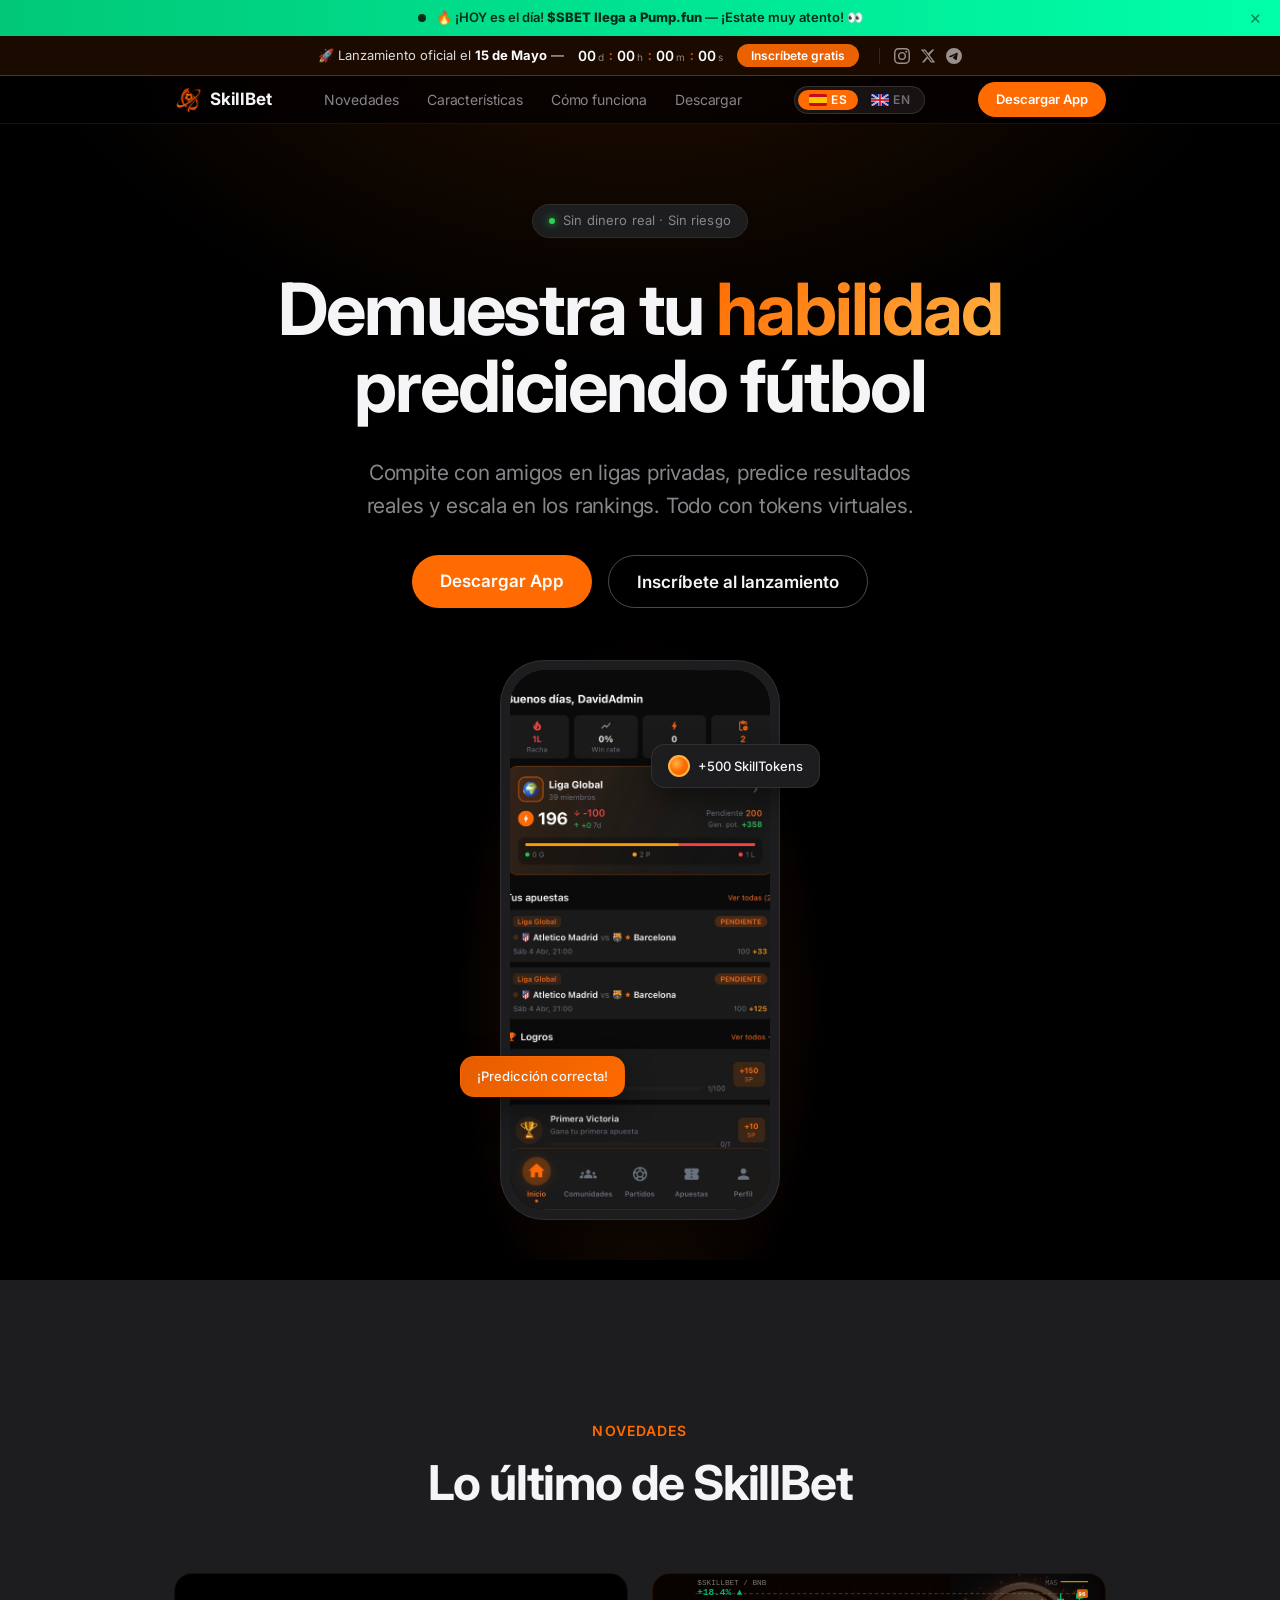
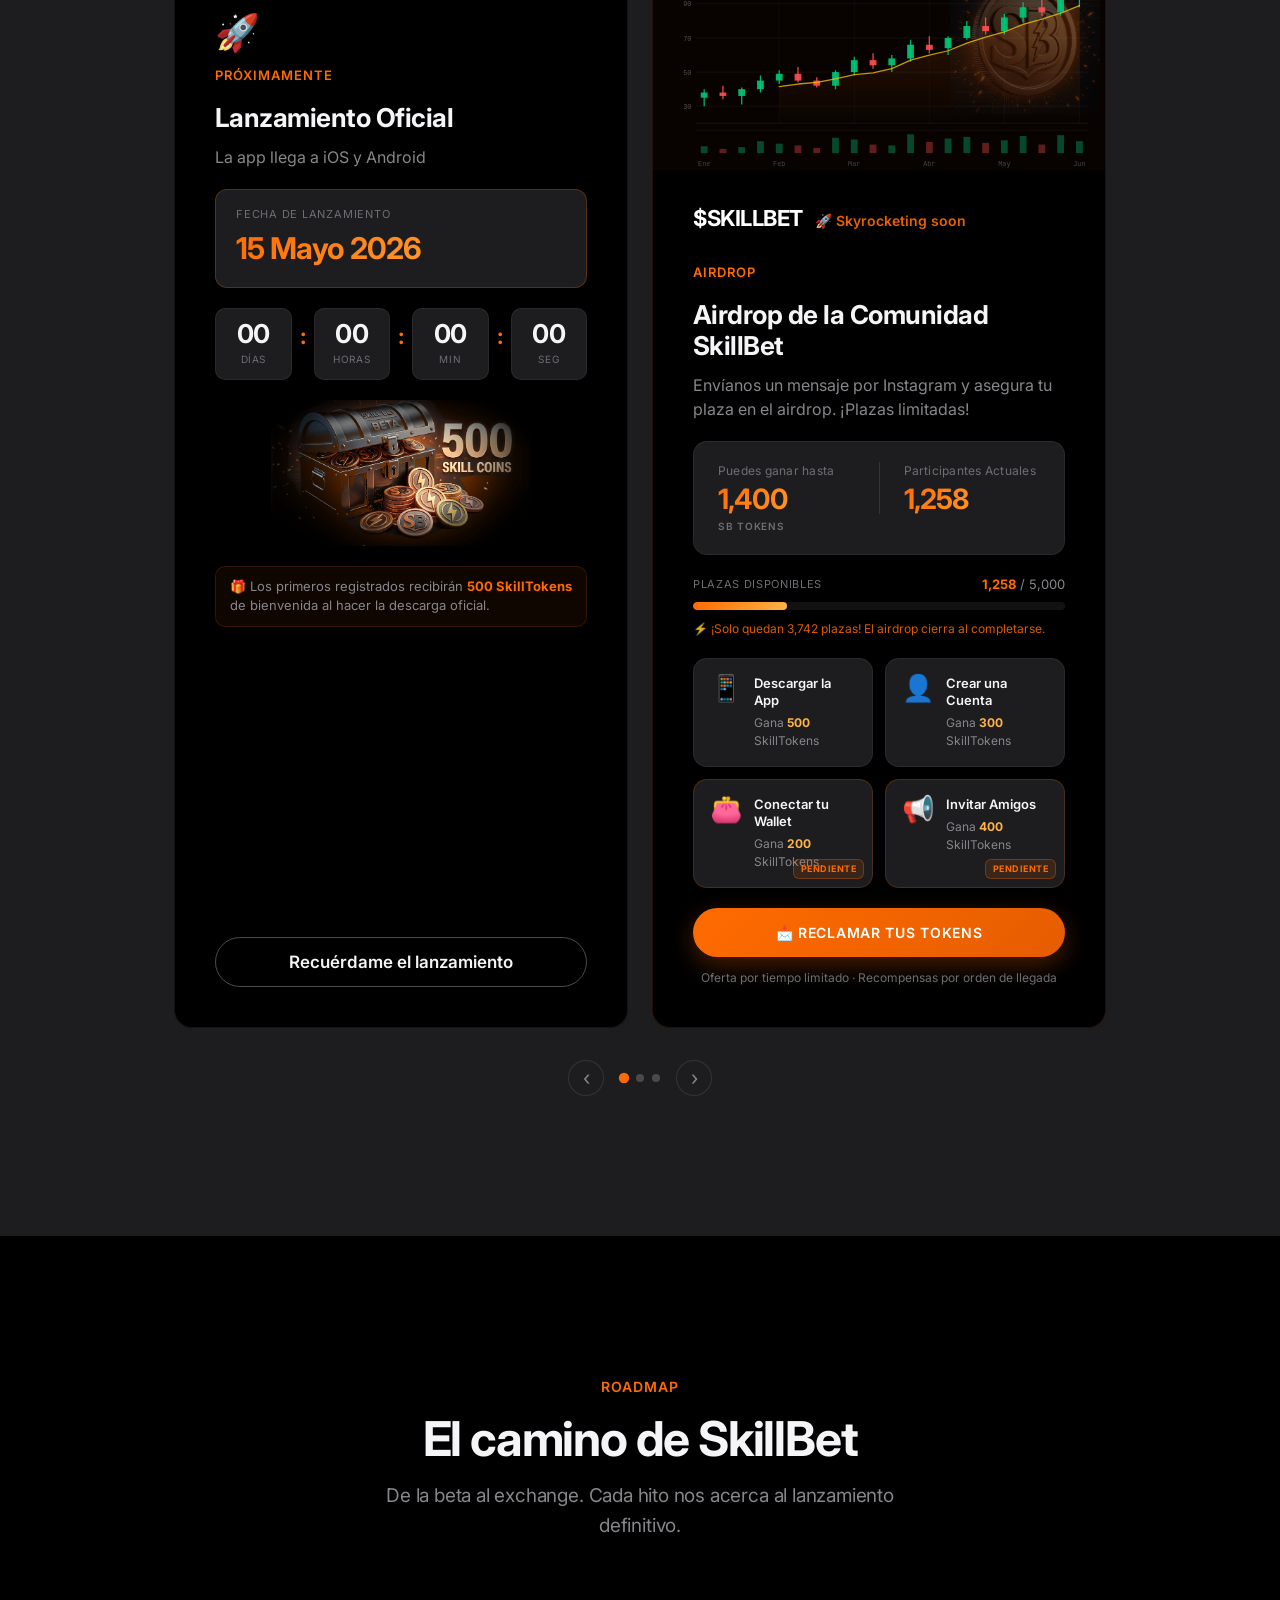
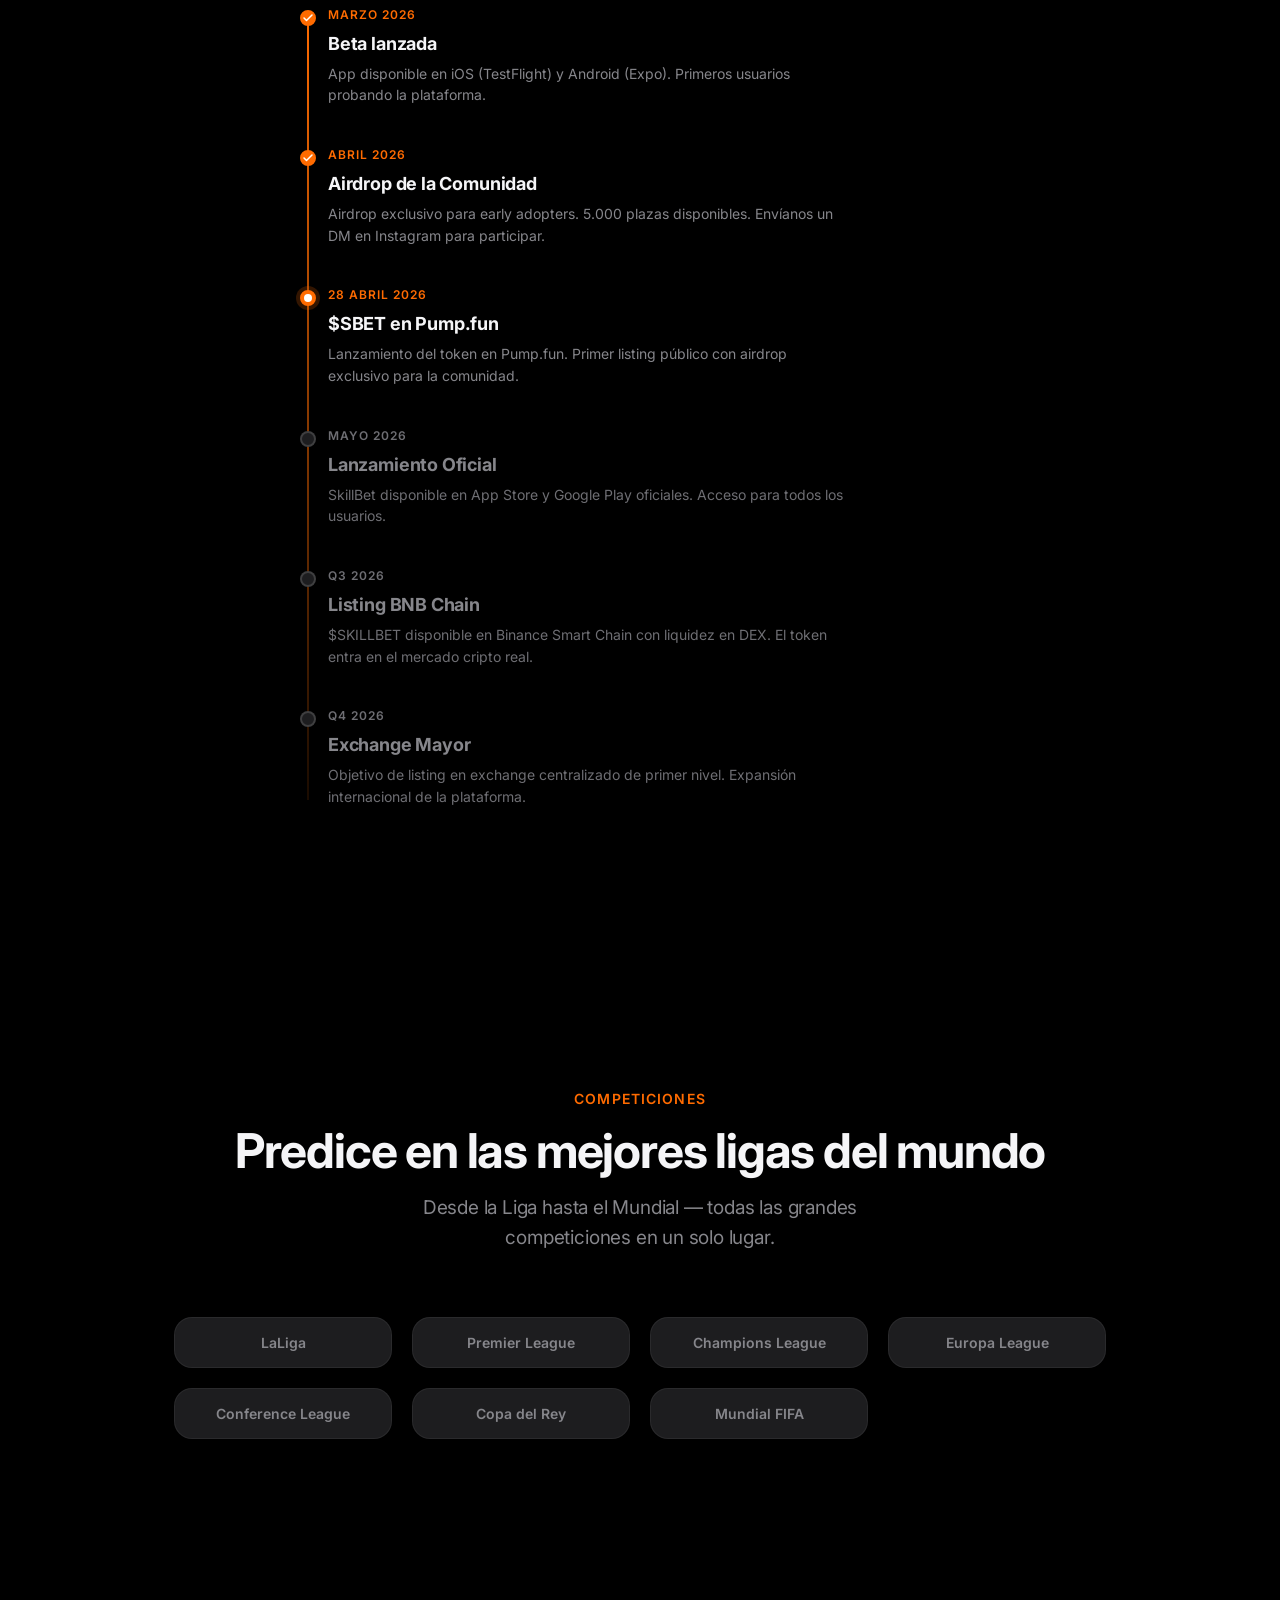
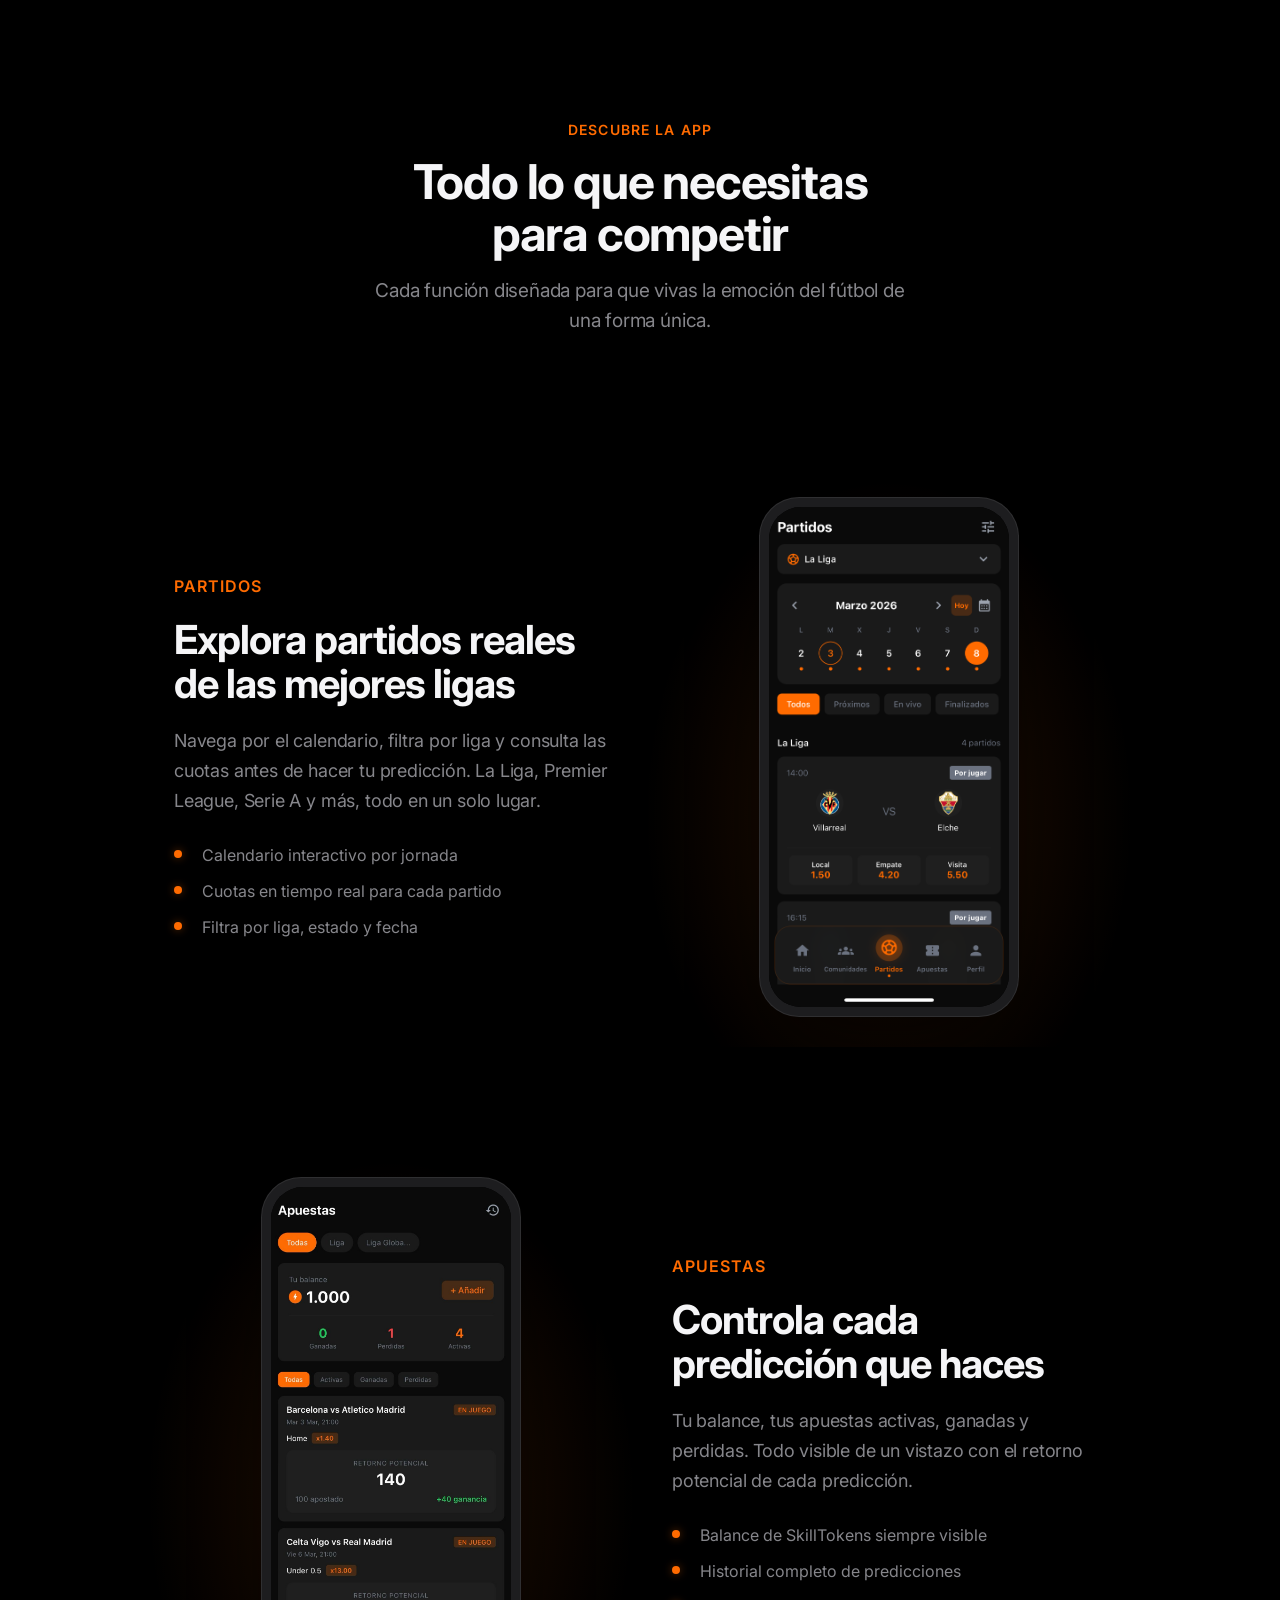
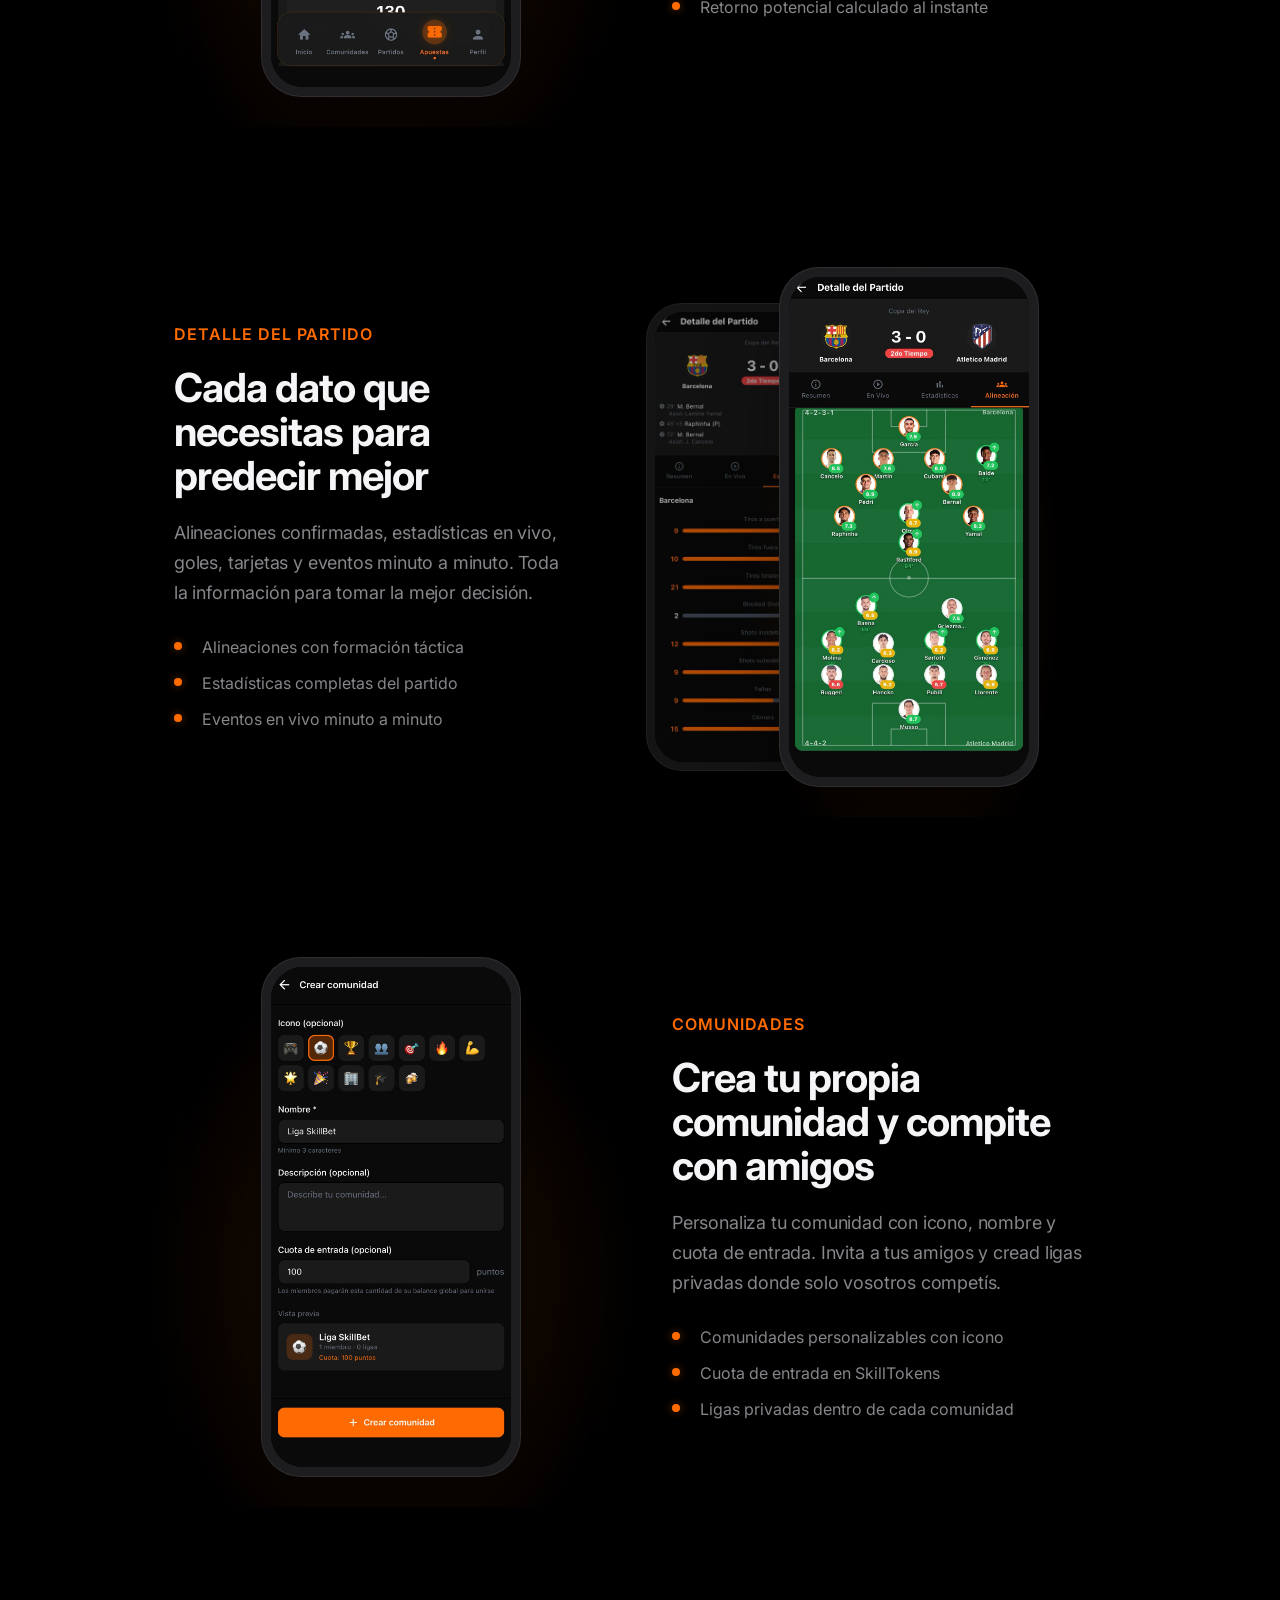
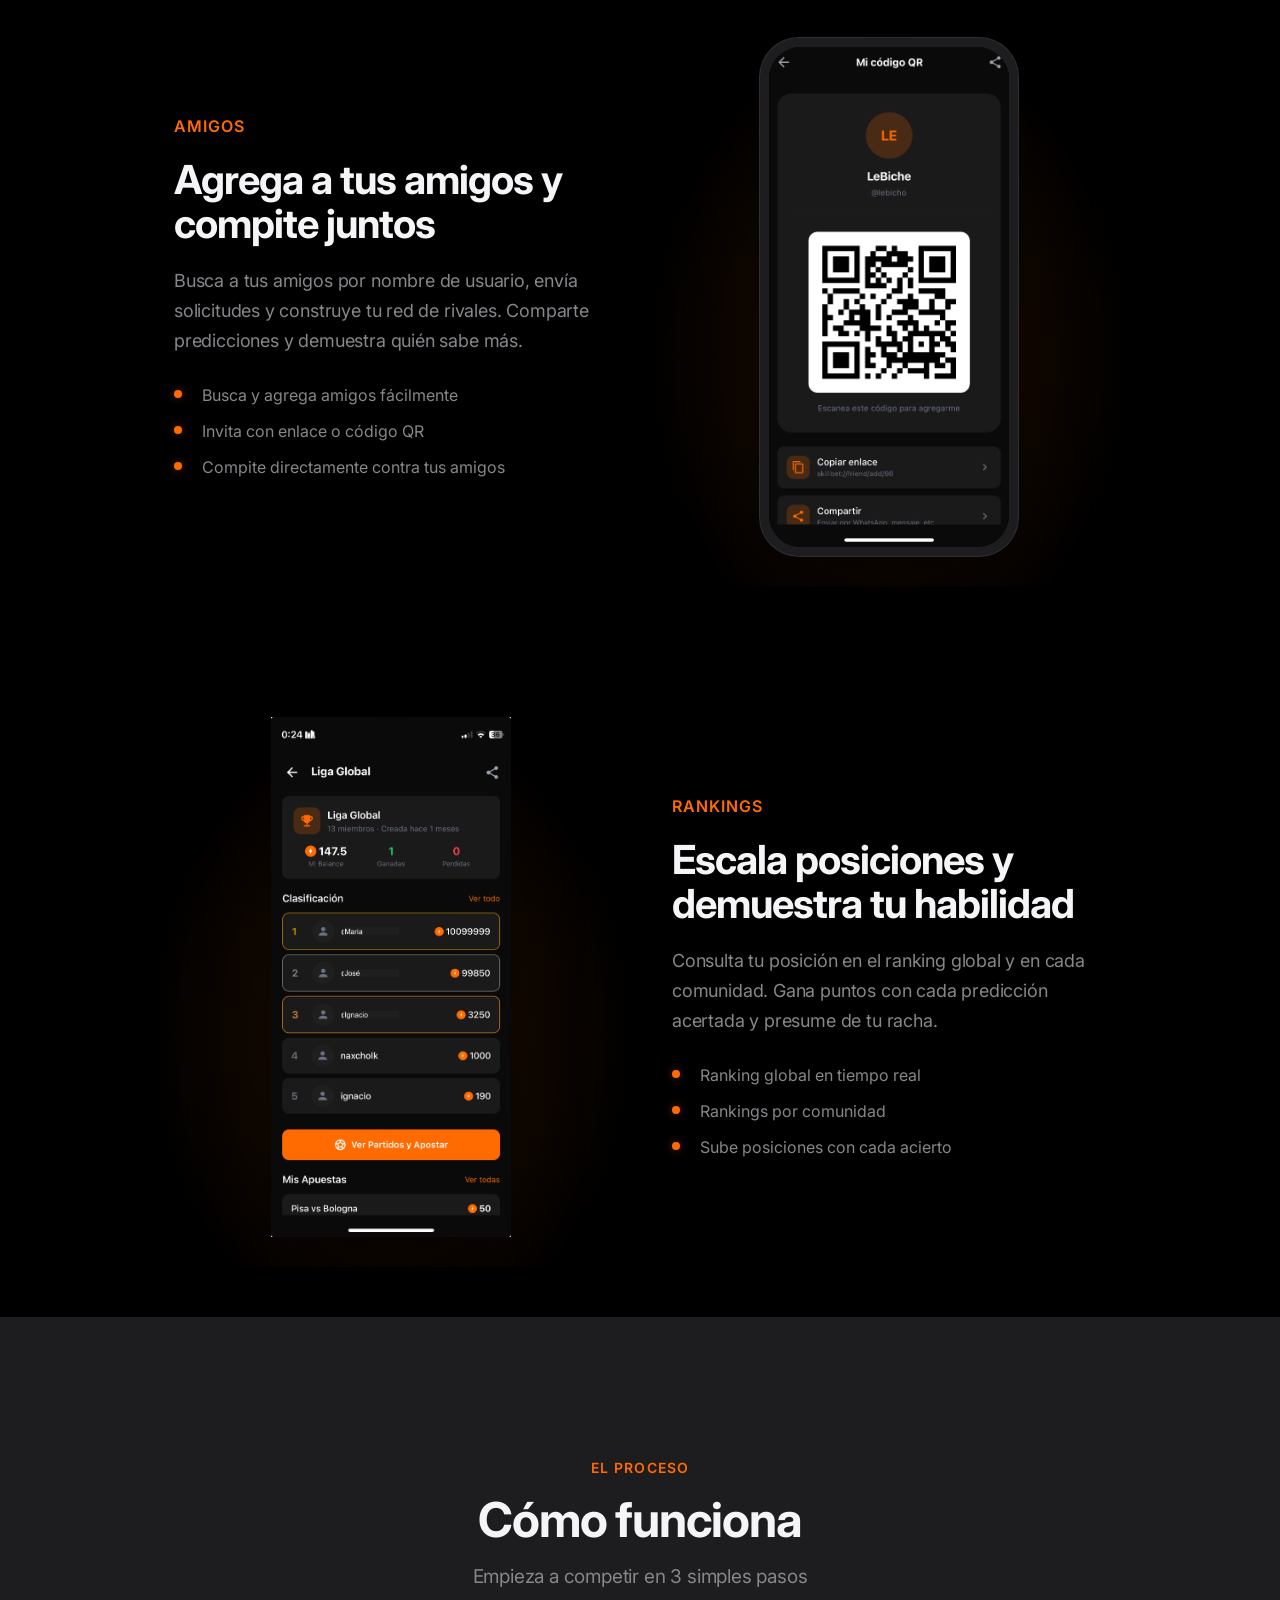
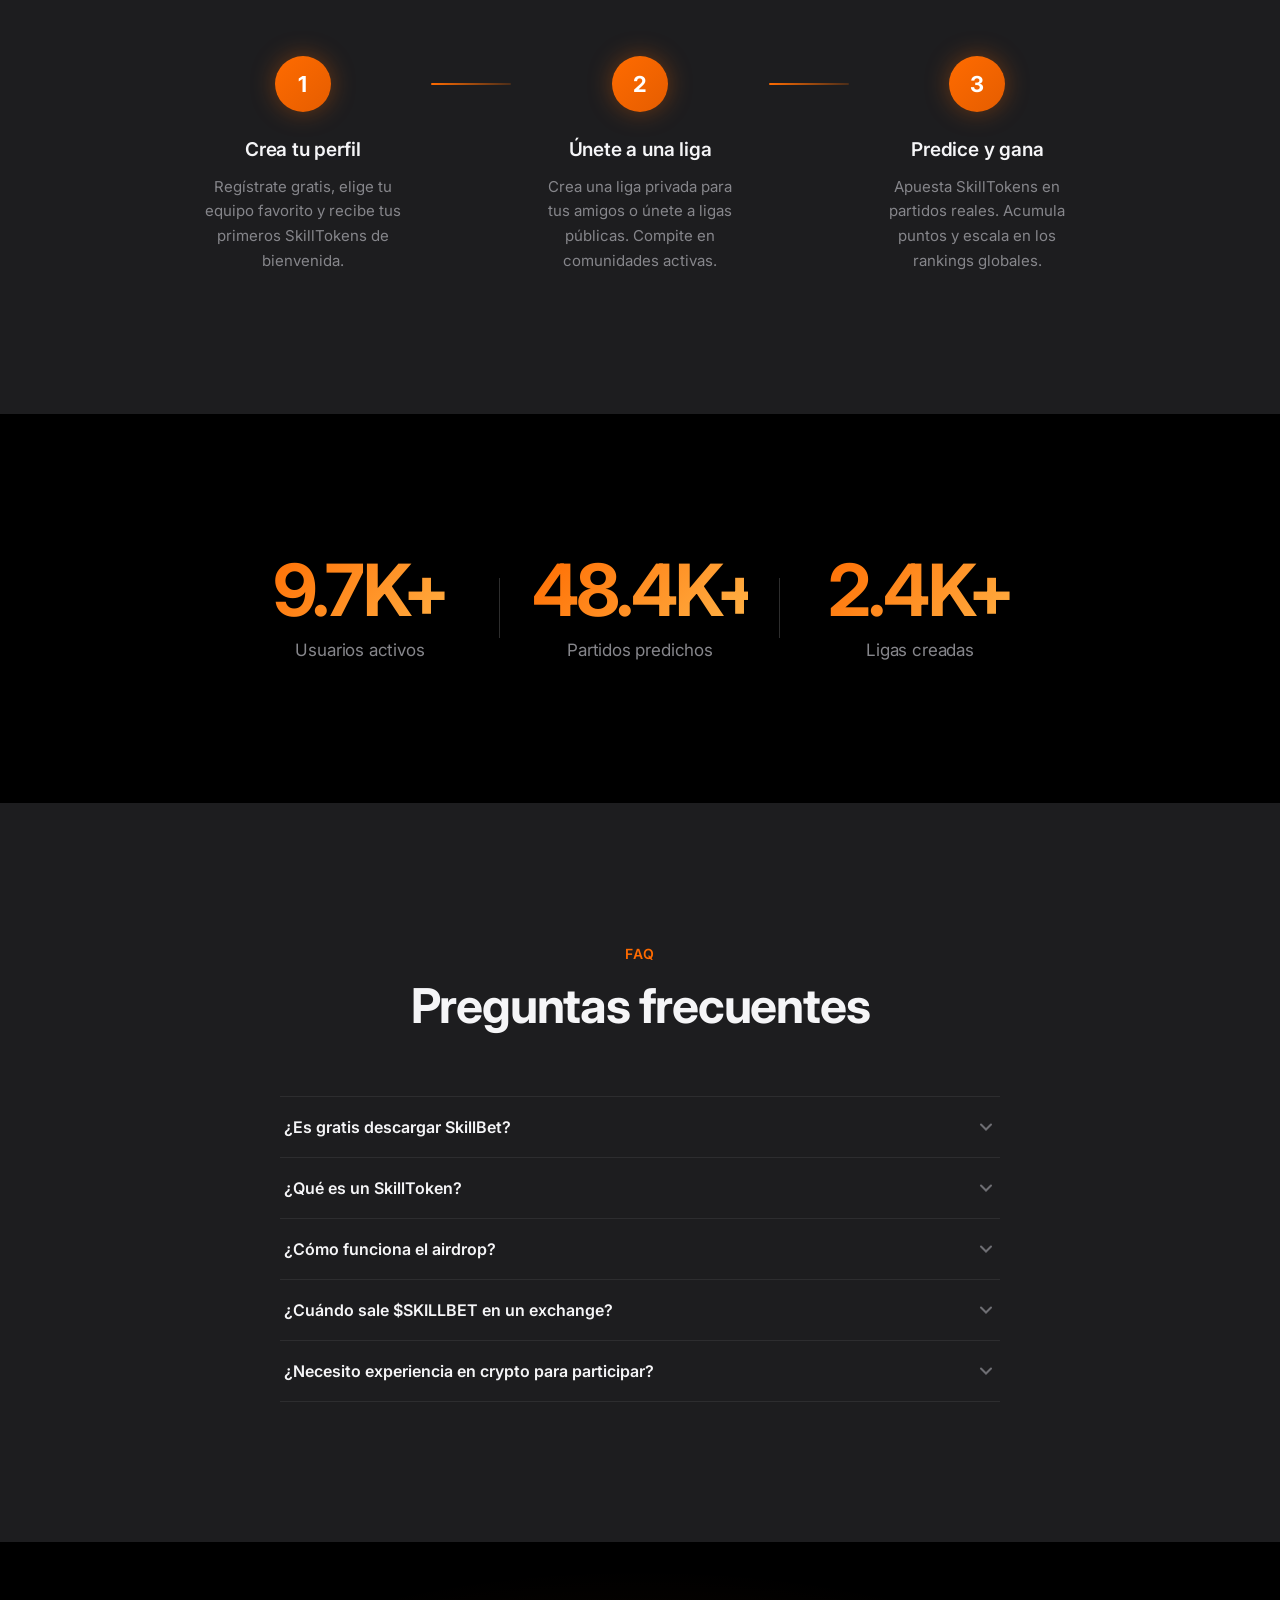
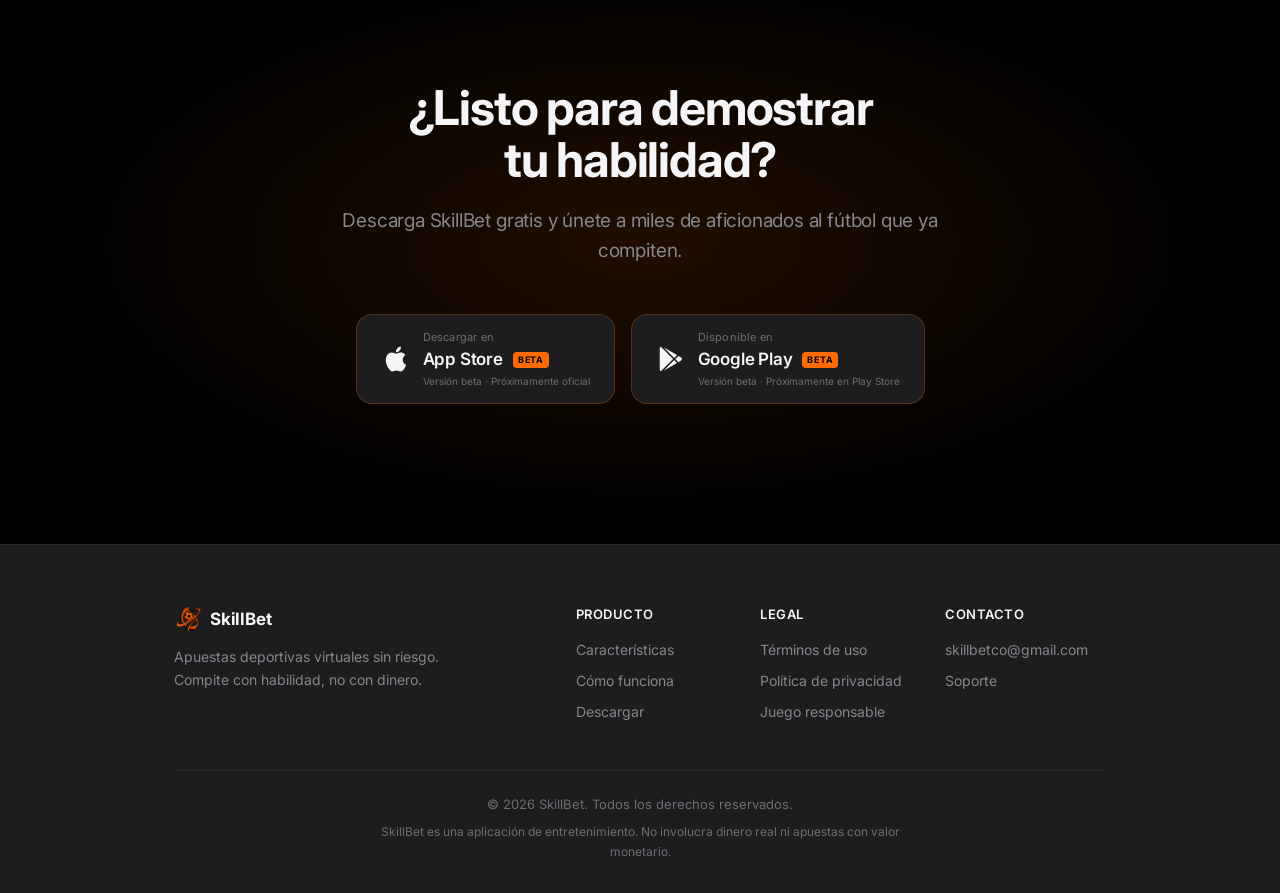
==== commit eddc084b: "feat: add  contract address with copy button to meme coin card" ====
--- a/index.html
+++ b/index.html
@@ -448,6 +448,13 @@
                             <span class="memecoin-feature-icon">💎</span>
                             <span data-i18n="meme_feat3">Bonus especial para early holders</span>
                         </div>
+                    </div>
+
+                    <!-- Contract Address -->
+                    <div class="meme-ca-box">
+                        <span class="meme-ca-label" data-i18n="meme_ca_label">CA</span>
+                        <a href="https://pump.fun/coin/6sN3E4Dk1ZNn1spRcTvvNbfHsxGyPhTKfuDHrgtVpump" target="_blank" rel="noopener" class="meme-ca-address" title="6sN3E4Dk1ZNn1spRcTvvNbfHsxGyPhTKfuDHrgtVpump">6sN3E4Dk1ZNn1spRcTvvNbfHsxGyPhTKfuDHrgtVpump</a>
+                        <button class="meme-ca-copy" onclick="(function(b){var t=b.textContent;navigator.clipboard.writeText('6sN3E4Dk1ZNn1spRcTvvNbfHsxGyPhTKfuDHrgtVpump').then(function(){b.textContent='✓';setTimeout(function(){b.textContent=t;},1500);});})(this)" aria-label="Copiar dirección">📋</button>
                     </div>
 
                     <button onclick="openReminderModal()" class="btn-memecoin" data-i18n="meme_cta">🔥 Avísame del lanzamiento</button>
@@ -1118,6 +1125,7 @@
                 meme_feat1:             'Airdrop exclusivo para la comunidad SkillBet',
                 meme_feat2:             'Listing en Pump.fun desde el primer día',
                 meme_feat3:             'Bonus especial para early holders',
+                meme_ca_label:          'CA',
                 meme_cta:               '🔥 Avísame del lanzamiento',
                 // Modal
                 modal_title:            'Recuérdame el lanzamiento',
@@ -1310,6 +1318,7 @@
                 meme_feat1:             'Exclusive airdrop for SkillBet community',
                 meme_feat2:             'Listing on Pump.fun from day one',
                 meme_feat3:             'Special bonus for early holders',
+                meme_ca_label:          'CA',
                 meme_cta:               '🔥 Notify me of the launch',
                 // Modal
                 modal_title:            'Remind me of the launch',
--- a/css/styles.css
+++ b/css/styles.css
@@ -1882,6 +1882,57 @@
     flex-shrink: 0;
 }
 
+/* ── Meme coin contract address box ─────────────────────── */
+.meme-ca-box {
+    display: flex;
+    align-items: center;
+    gap: 8px;
+    background: rgba(0,200,120,0.08);
+    border: 1px solid rgba(0,200,120,0.25);
+    border-radius: 10px;
+    padding: 8px 12px;
+    margin: 4px 0;
+    min-width: 0;
+}
+
+.meme-ca-label {
+    font-size: 10px;
+    font-weight: 800;
+    letter-spacing: 0.08em;
+    color: #00c878;
+    flex-shrink: 0;
+    text-transform: uppercase;
+}
+
+.meme-ca-address {
+    font-size: 11px;
+    font-family: 'Courier New', monospace;
+    color: rgba(255,255,255,0.75);
+    text-decoration: none;
+    overflow: hidden;
+    text-overflow: ellipsis;
+    white-space: nowrap;
+    flex: 1;
+    min-width: 0;
+    transition: color 0.15s;
+}
+
+.meme-ca-address:hover {
+    color: #00c878;
+}
+
+.meme-ca-copy {
+    background: transparent;
+    border: none;
+    cursor: pointer;
+    font-size: 14px;
+    padding: 0 2px;
+    flex-shrink: 0;
+    line-height: 1;
+    transition: transform 0.15s;
+}
+.meme-ca-copy:hover { transform: scale(1.2); }
+
 .btn-memecoin {
     background: linear-gradient(135deg, #00c878, #00a860);
     color: #000;
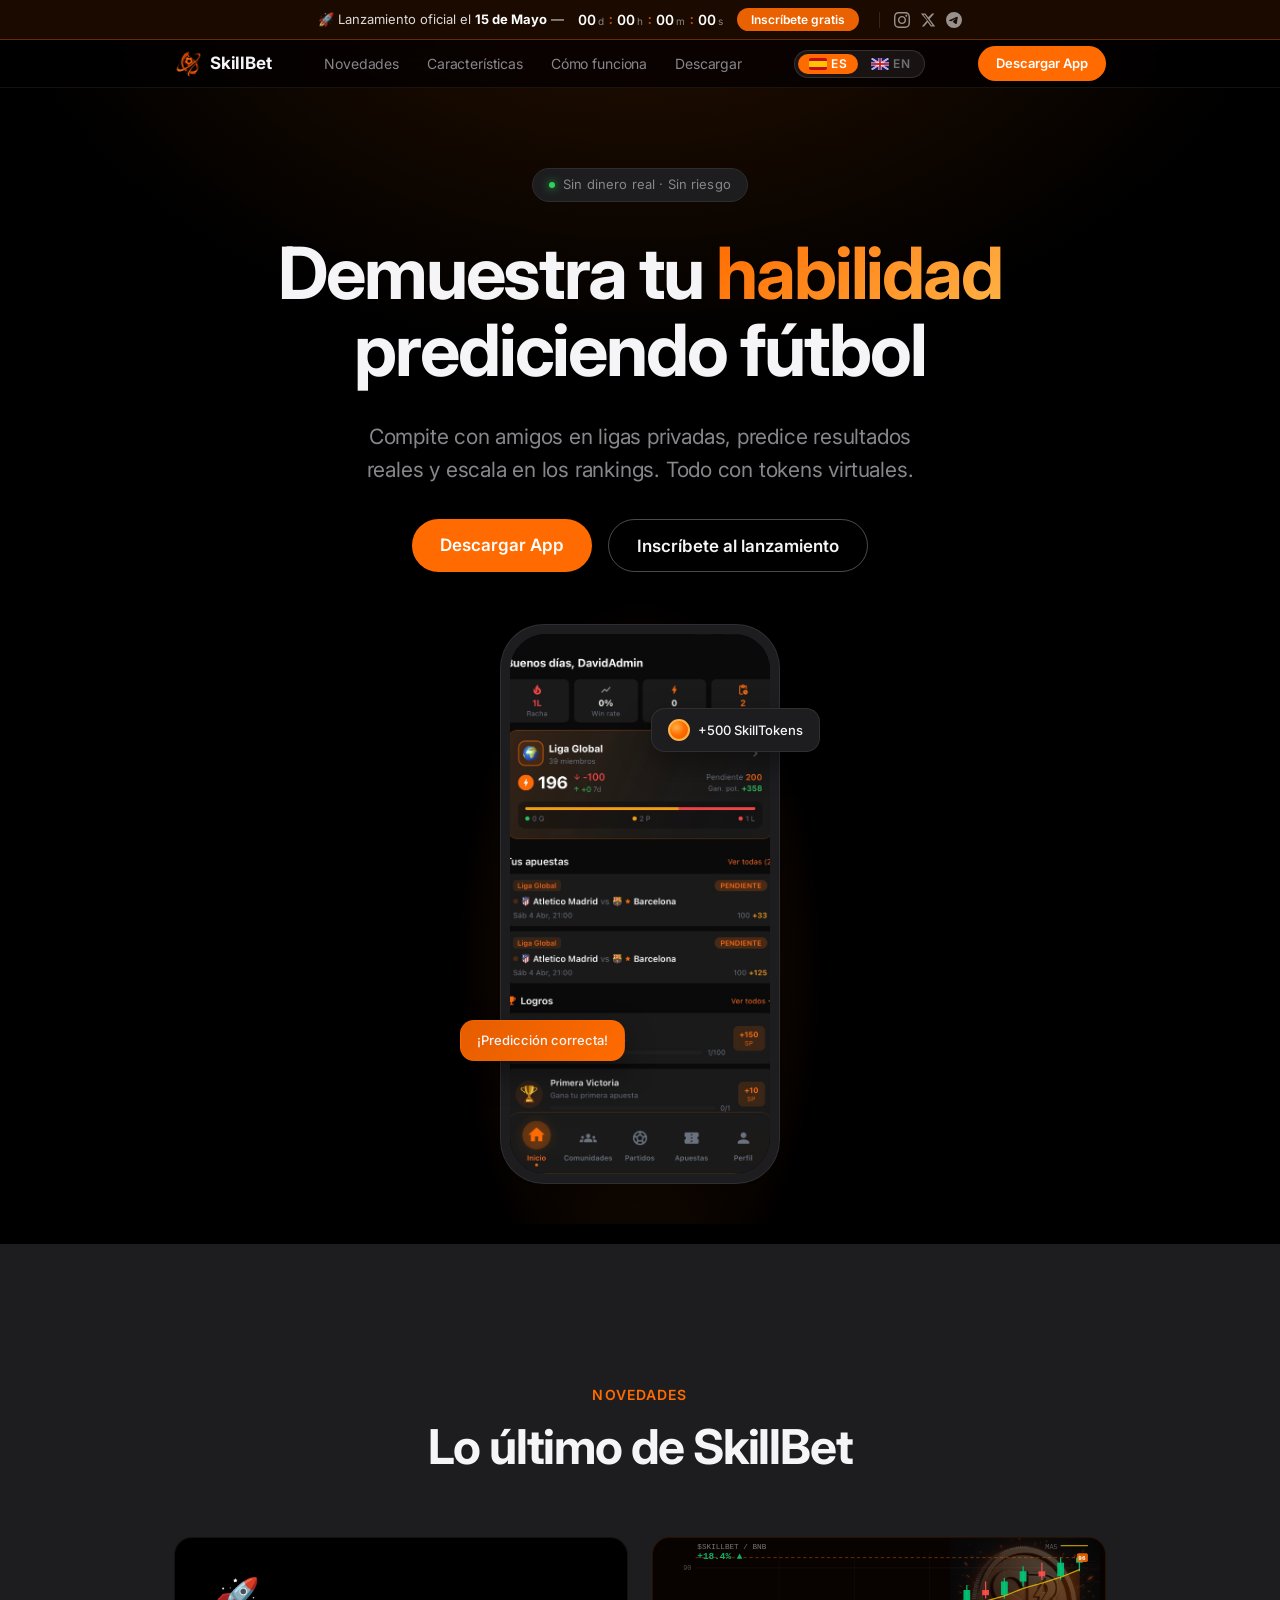
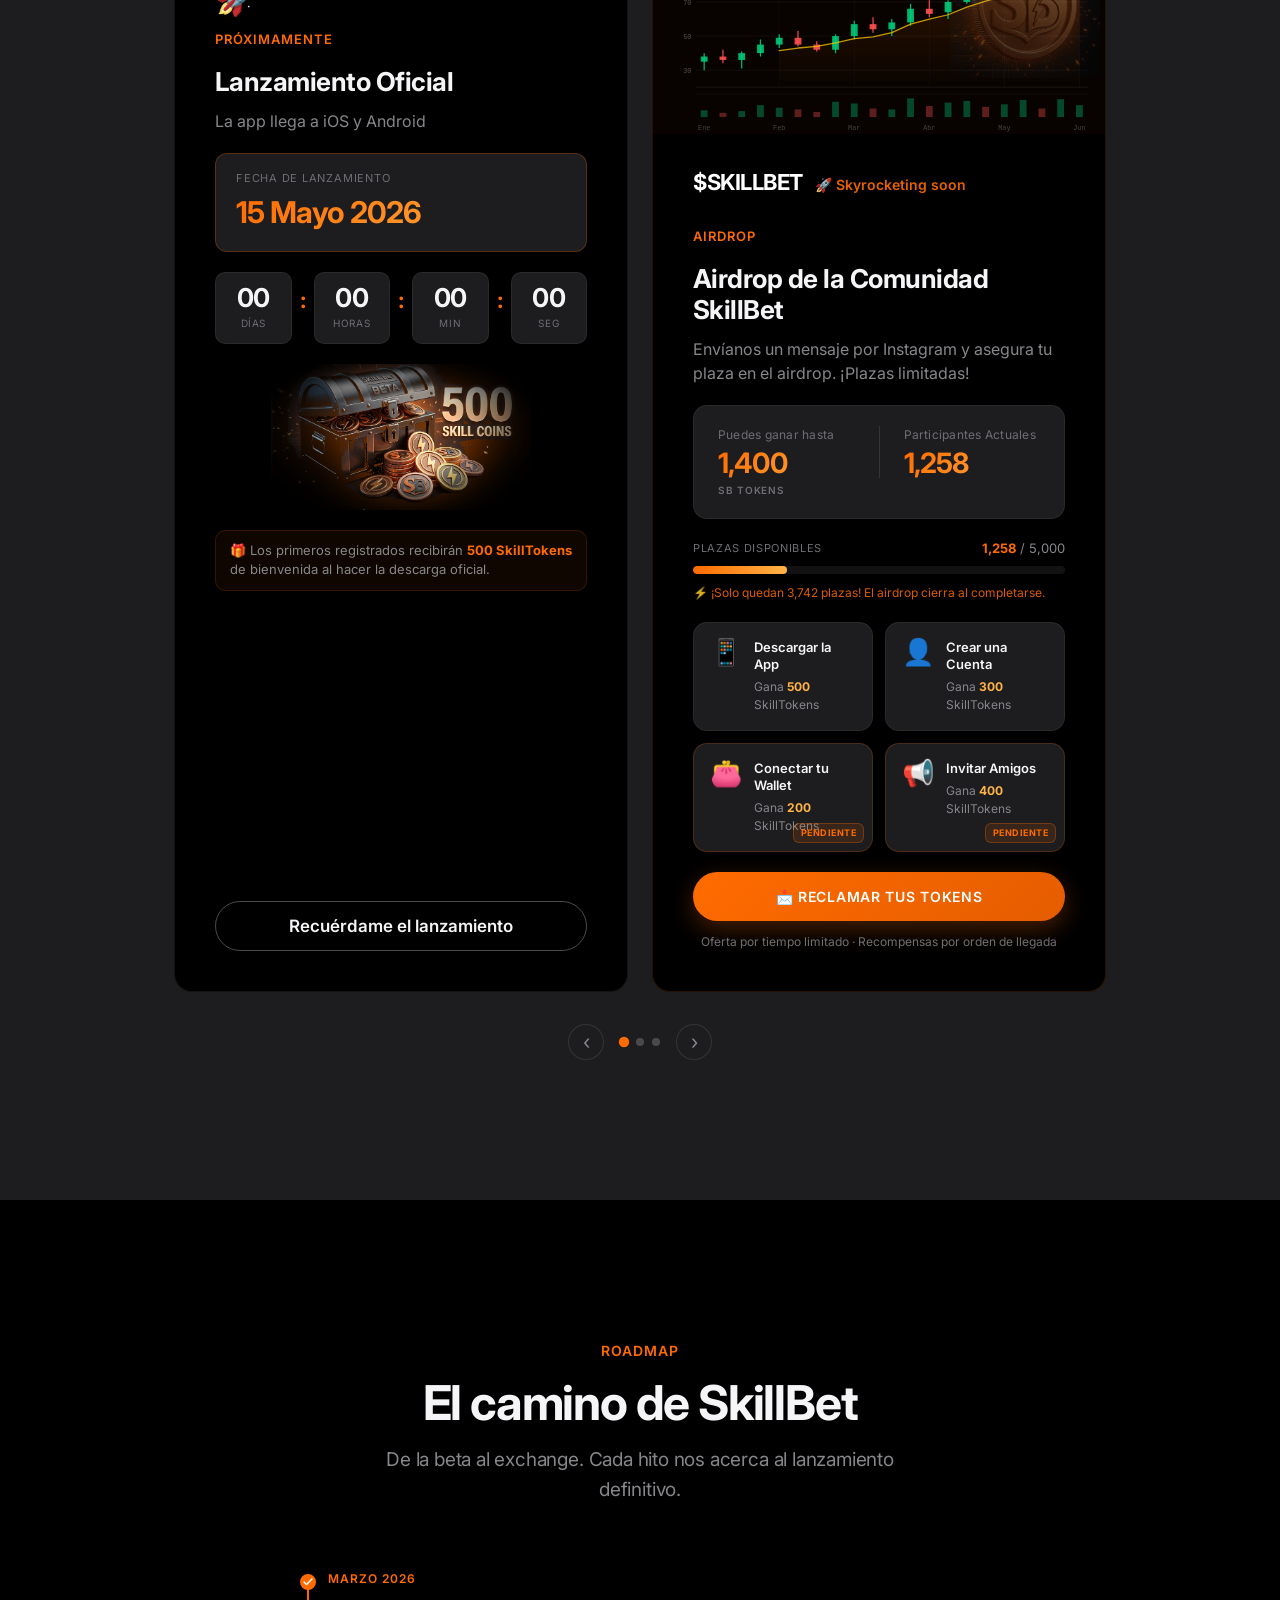
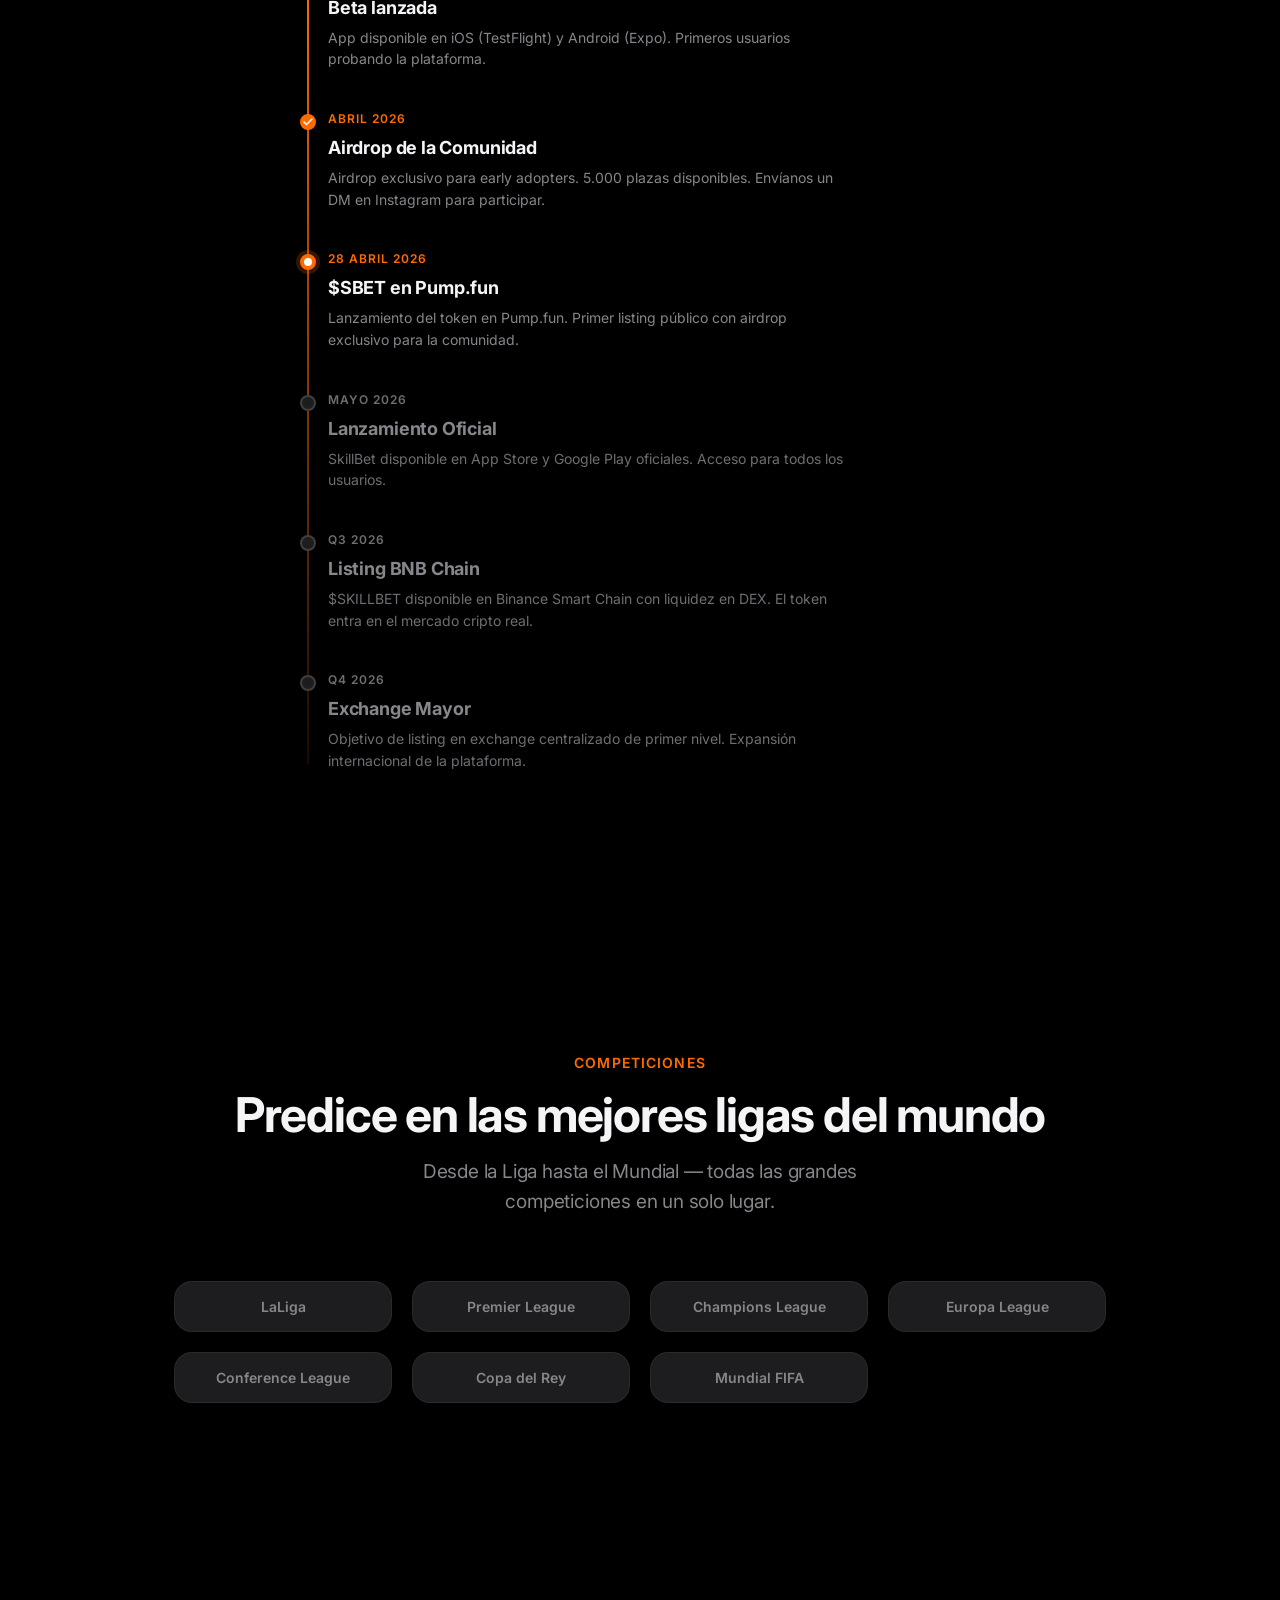
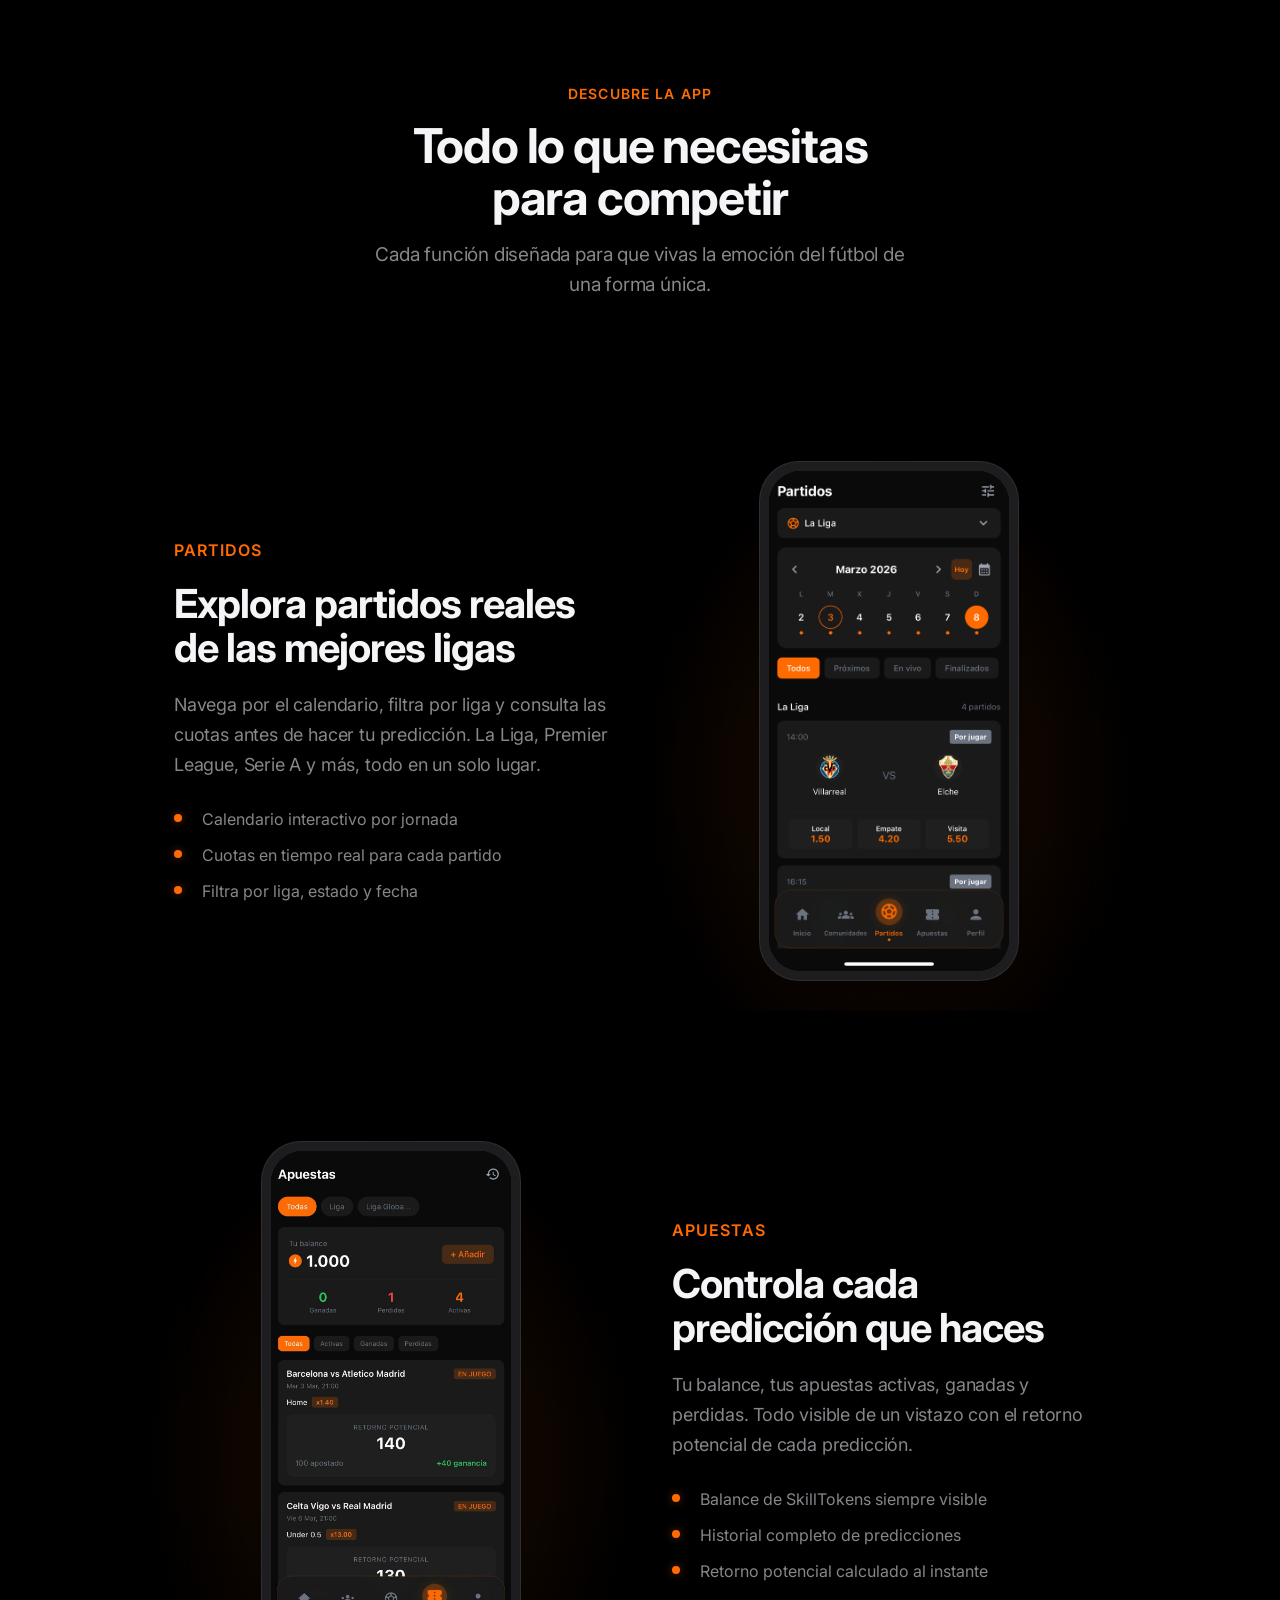
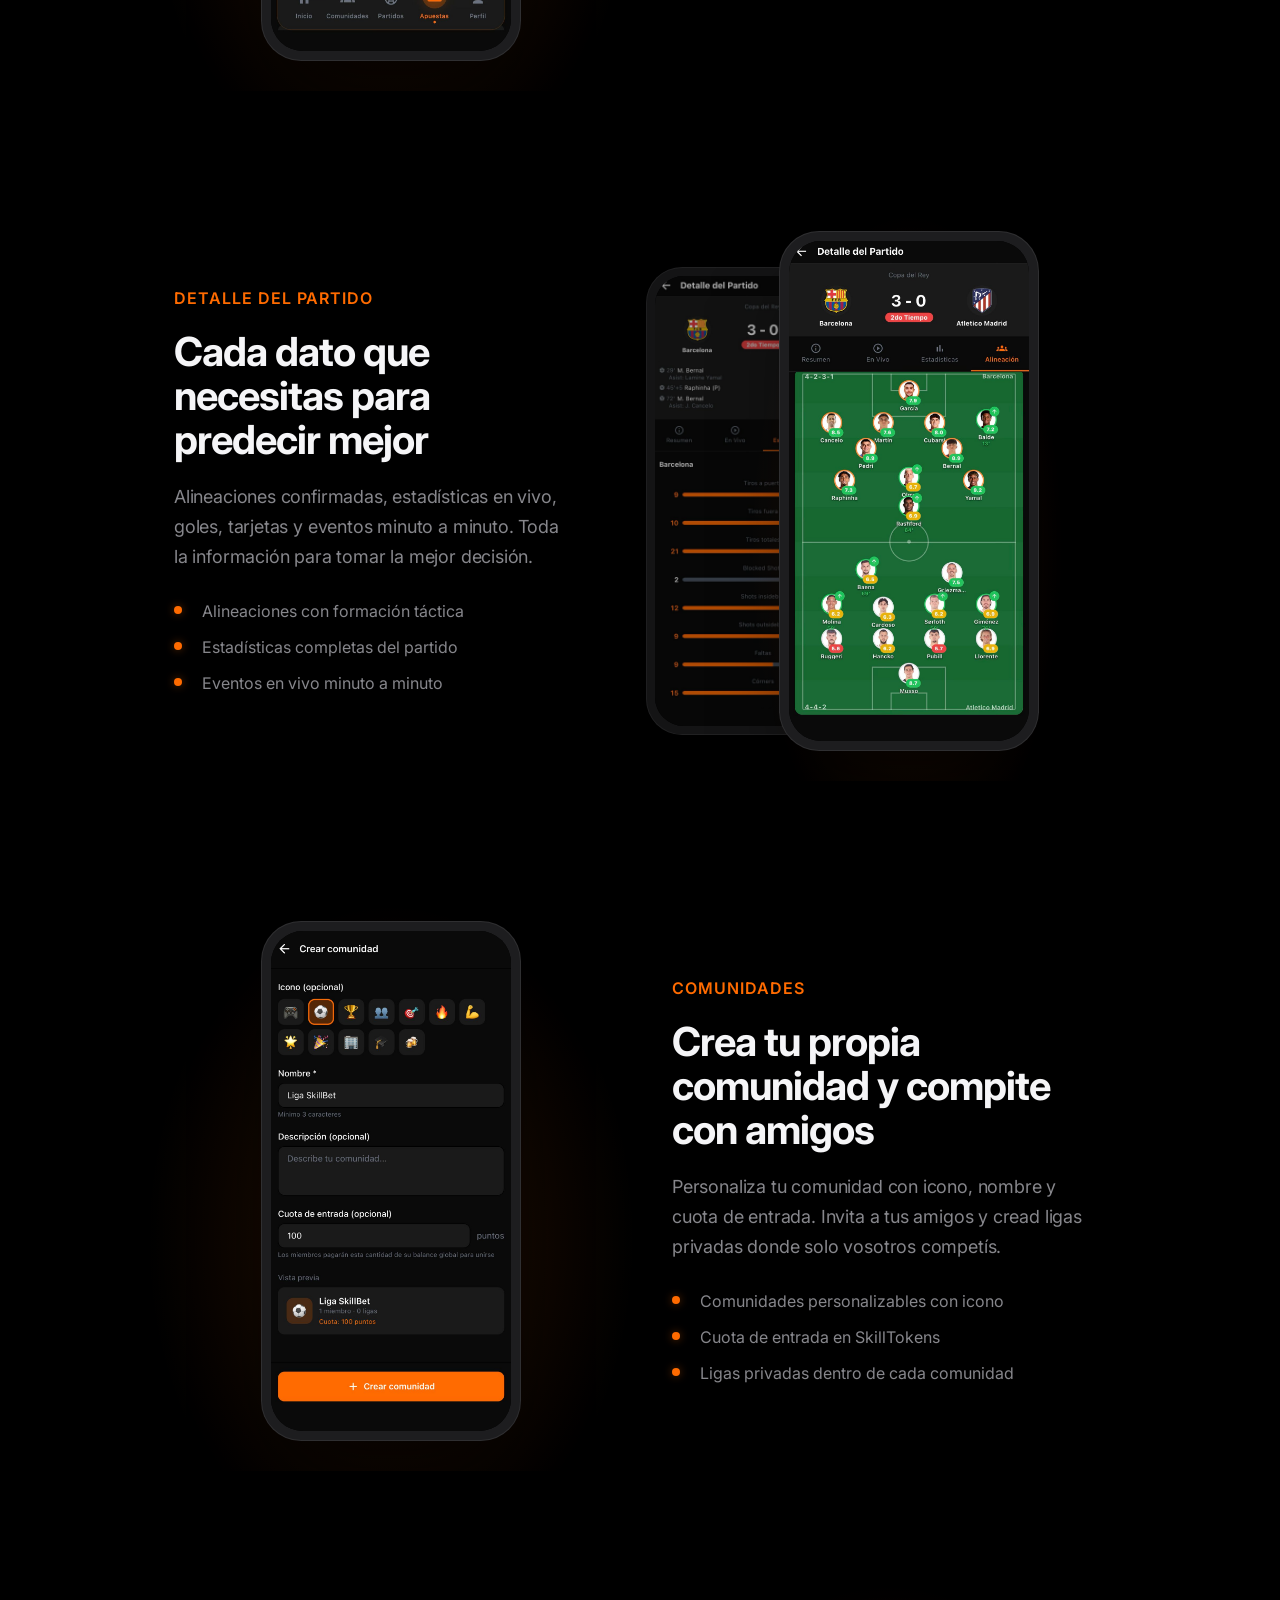
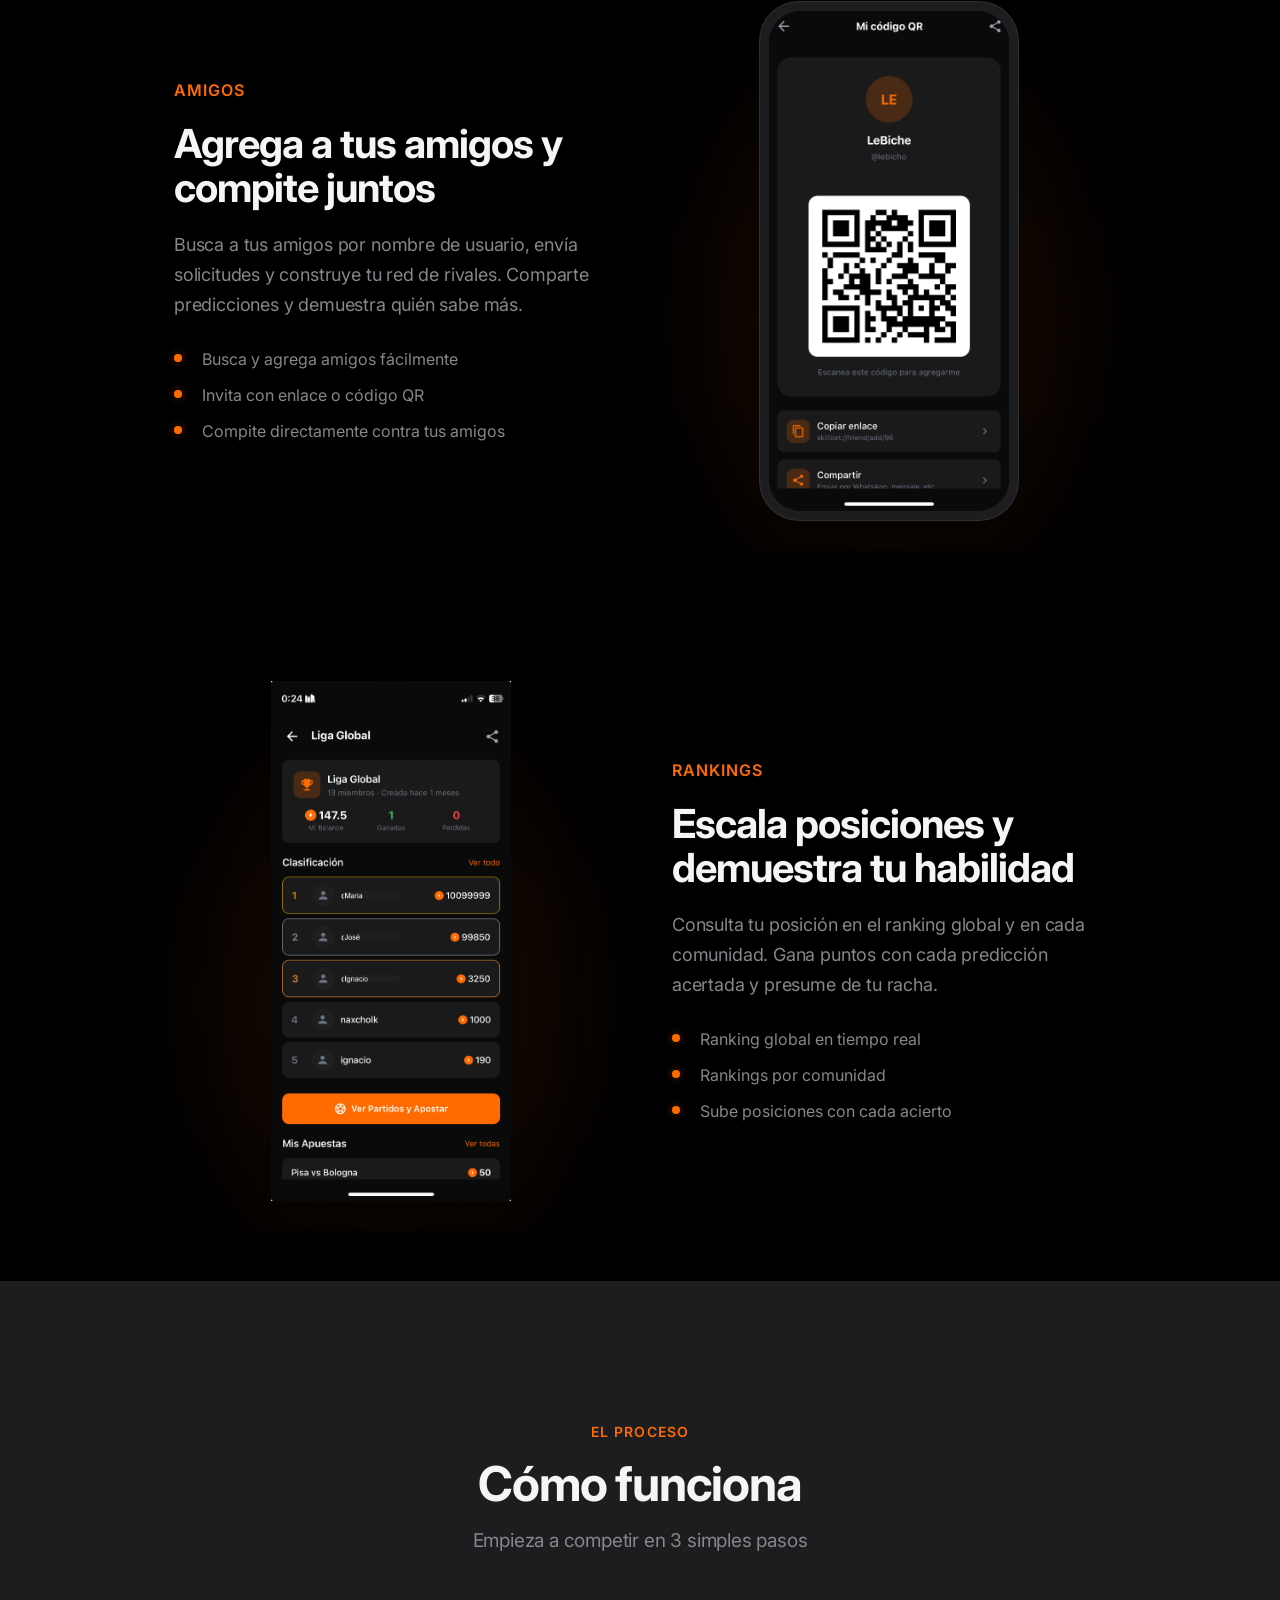
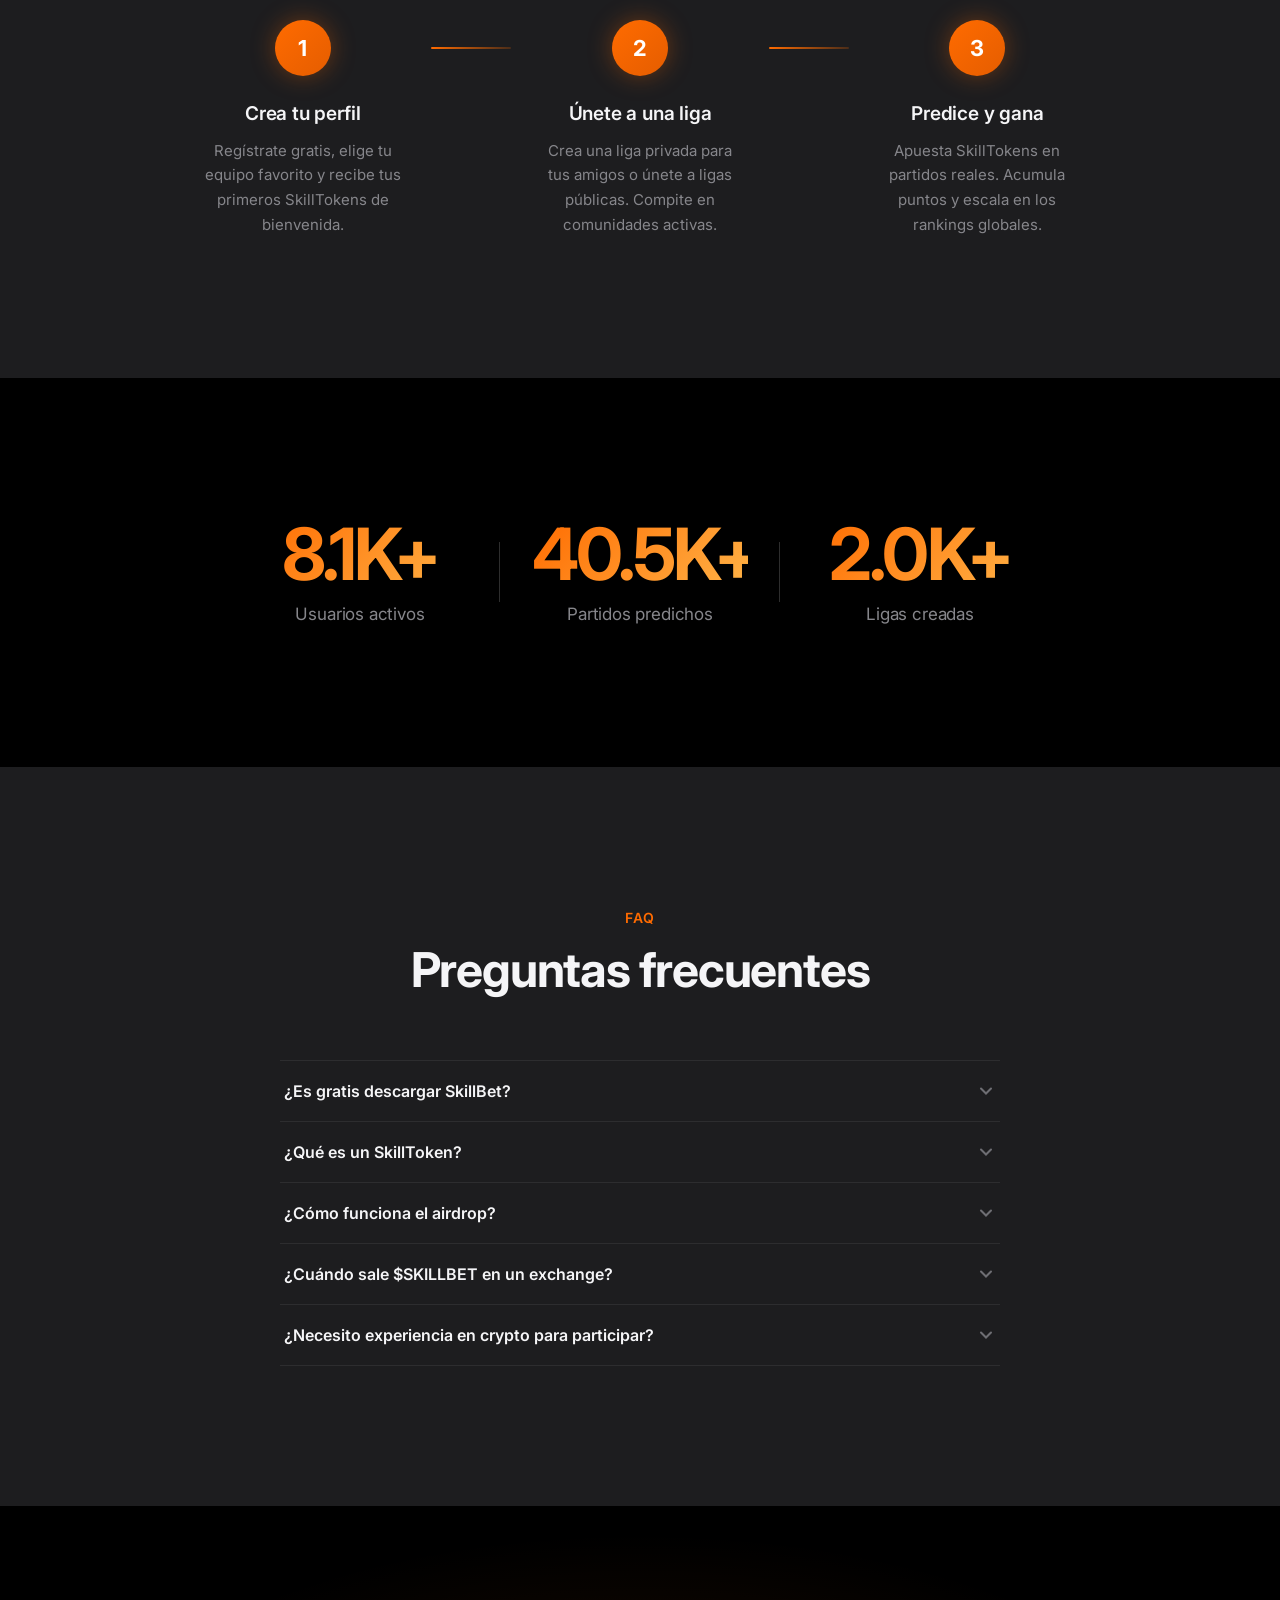
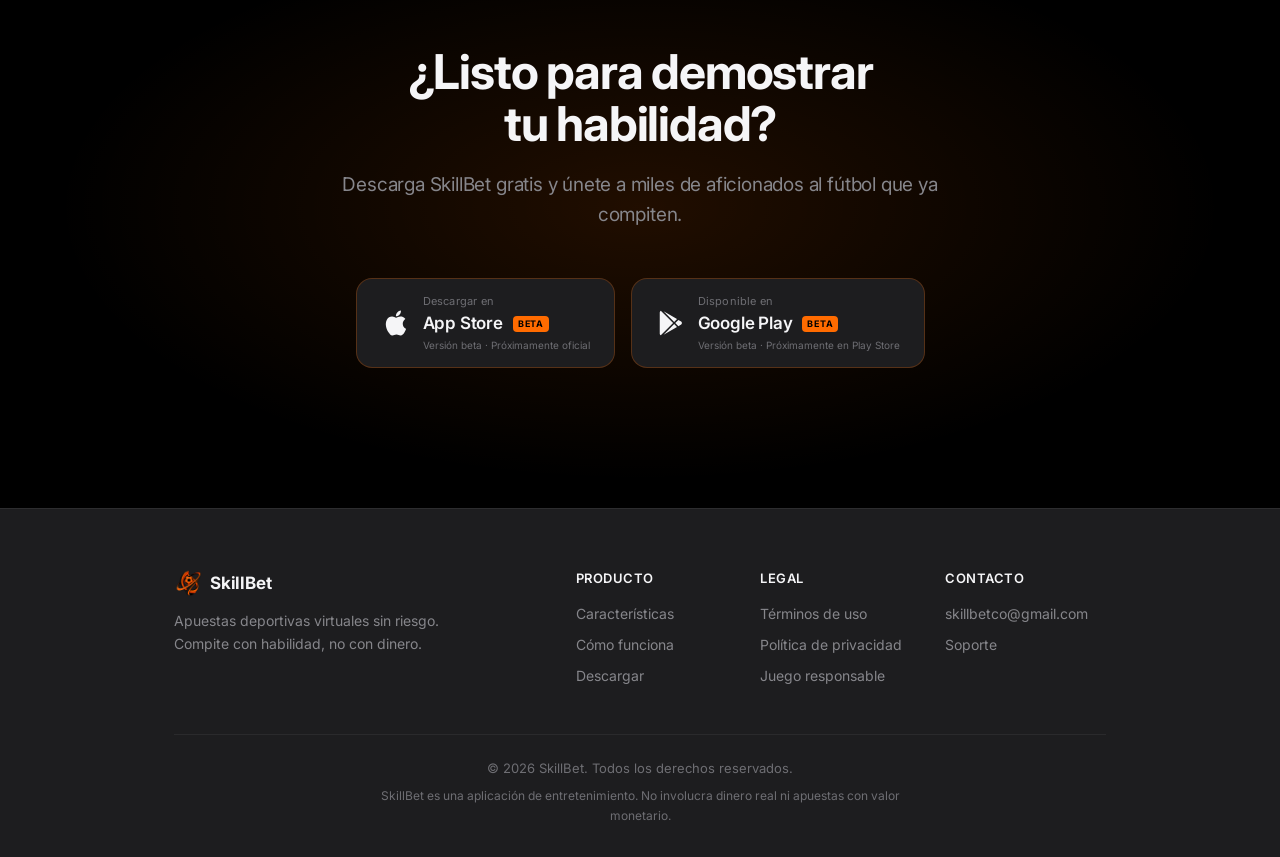
==== commit f342b61e: "fix: remove meme launch TODAY alert bar" ====
--- a/index.html
+++ b/index.html
@@ -45,13 +45,6 @@
 </style>
 </head>
 <body>
-
-    <!-- ══ Meme coin launch TODAY alert ══ -->
-    <div class="meme-alert-bar" id="meme-alert-bar">
-        <span class="mab-pulse"></span>
-        <span class="mab-text" data-i18n="meme_alert_bar">🔥 ¡HOY es el día! <strong>$SBET llega a Pump.fun</strong> — ¡Estate muy atento! 👀</span>
-        <button class="mab-close" onclick="this.closest('.meme-alert-bar').style.display='none'" aria-label="Cerrar">✕</button>
-    </div>
 
     <!-- ══════════════════════════════════════════════
          Launch announcement bar
--- a/css/styles.css
+++ b/css/styles.css
@@ -143,69 +143,10 @@
 .fade-in:nth-child(5) { transition-delay: 0.4s; }
 .fade-in:nth-child(6) { transition-delay: 0.5s; }
 
-/* ── Meme coin launch TODAY bar ─────────────────────────── */
-.meme-alert-bar {
-    position: fixed;
-    top: 0;
-    left: 0;
-    right: 0;
-    z-index: 220;
-    height: 36px;
-    background: linear-gradient(90deg, #00c878, #00ffaa, #00c878);
-    background-size: 200% 100%;
-    animation: mab-slide 4s linear infinite;
-    display: flex;
-    align-items: center;
-    justify-content: center;
-    gap: 10px;
-    font-size: 13px;
-    font-weight: 600;
-    color: #062b18;
-    white-space: nowrap;
-    overflow: hidden;
-    flex-shrink: 0;
-}
-
-@keyframes mab-slide {
-    0%   { background-position: 0% 0%; }
-    100% { background-position: 200% 0%; }
-}
-
-.mab-pulse {
-    width: 8px;
-    height: 8px;
-    border-radius: 50%;
-    background: #062b18;
-    flex-shrink: 0;
-    animation: mab-pulse 1.4s ease-in-out infinite;
-}
-
-@keyframes mab-pulse {
-    0%   { box-shadow: 0 0 0 0 rgba(6,43,24,0.7); }
-    70%  { box-shadow: 0 0 0 8px rgba(6,43,24,0); }
-    100% { box-shadow: 0 0 0 0 rgba(6,43,24,0); }
-}
-
-.mab-text strong { font-weight: 800; }
-
-.mab-close {
-    position: absolute;
-    right: 14px;
-    background: transparent;
-    border: none;
-    color: #062b18;
-    font-size: 15px;
-    cursor: pointer;
-    opacity: 0.6;
-    line-height: 1;
-    padding: 2px 4px;
-}
-.mab-close:hover { opacity: 1; }
-
 /* ── Launch announcement bar ─────────────────────────────── */
 .launch-bar {
     position: fixed;
-    top: 36px;
+    top: 0;
     left: 0;
     right: 0;
     z-index: 210;
@@ -300,7 +241,7 @@
 /* ── Navigation ─────────────────────────────────────────── */
 .navbar {
     position: fixed;
-    top: 76px;
+    top: 40px;
     left: 0;
     right: 0;
     z-index: 200;
@@ -405,7 +346,7 @@
 /* ── Hero ────────────────────────────────────────────────── */
 .hero {
     min-height: 100vh;
-    padding-top: 124px;
+    padding-top: 88px;
     display: flex;
     flex-direction: column;
     align-items: center;
@@ -1886,17 +1827,17 @@
 .meme-ca-box {
     display: flex;
     align-items: center;
-    gap: 8px;
+    gap: 12px;
     background: rgba(0,200,120,0.08);
-    border: 1px solid rgba(0,200,120,0.25);
-    border-radius: 10px;
-    padding: 8px 12px;
-    margin: 4px 0;
+    border: 1px solid rgba(0,200,120,0.35);
+    border-radius: 14px;
+    padding: 14px 18px;
+    margin: 6px 0;
     min-width: 0;
 }
 
 .meme-ca-label {
-    font-size: 10px;
+    font-size: 13px;
     font-weight: 800;
     letter-spacing: 0.08em;
     color: #00c878;
@@ -1905,9 +1846,9 @@
 }
 
 .meme-ca-address {
-    font-size: 11px;
+    font-size: 13px;
     font-family: 'Courier New', monospace;
-    color: rgba(255,255,255,0.75);
+    color: rgba(255,255,255,0.85);
     text-decoration: none;
     overflow: hidden;
     text-overflow: ellipsis;
@@ -1925,8 +1866,8 @@
     background: transparent;
     border: none;
     cursor: pointer;
-    font-size: 14px;
-    padding: 0 2px;
+    font-size: 18px;
+    padding: 0 4px;
     flex-shrink: 0;
     line-height: 1;
     transition: transform 0.15s;
@@ -2351,18 +2292,12 @@
         height: 13px;
     }
 
-    .meme-alert-bar {
-        font-size: 11px;
-        gap: 6px;
-    }
-    .mab-close { right: 8px; }
-
     .navbar {
-        top: calc(36px + 66px);
+        top: 66px;
     }
 
     .hero {
-        padding-top: calc(36px + 66px + 48px);
+        padding-top: calc(66px + 48px);
     }
 }
 
